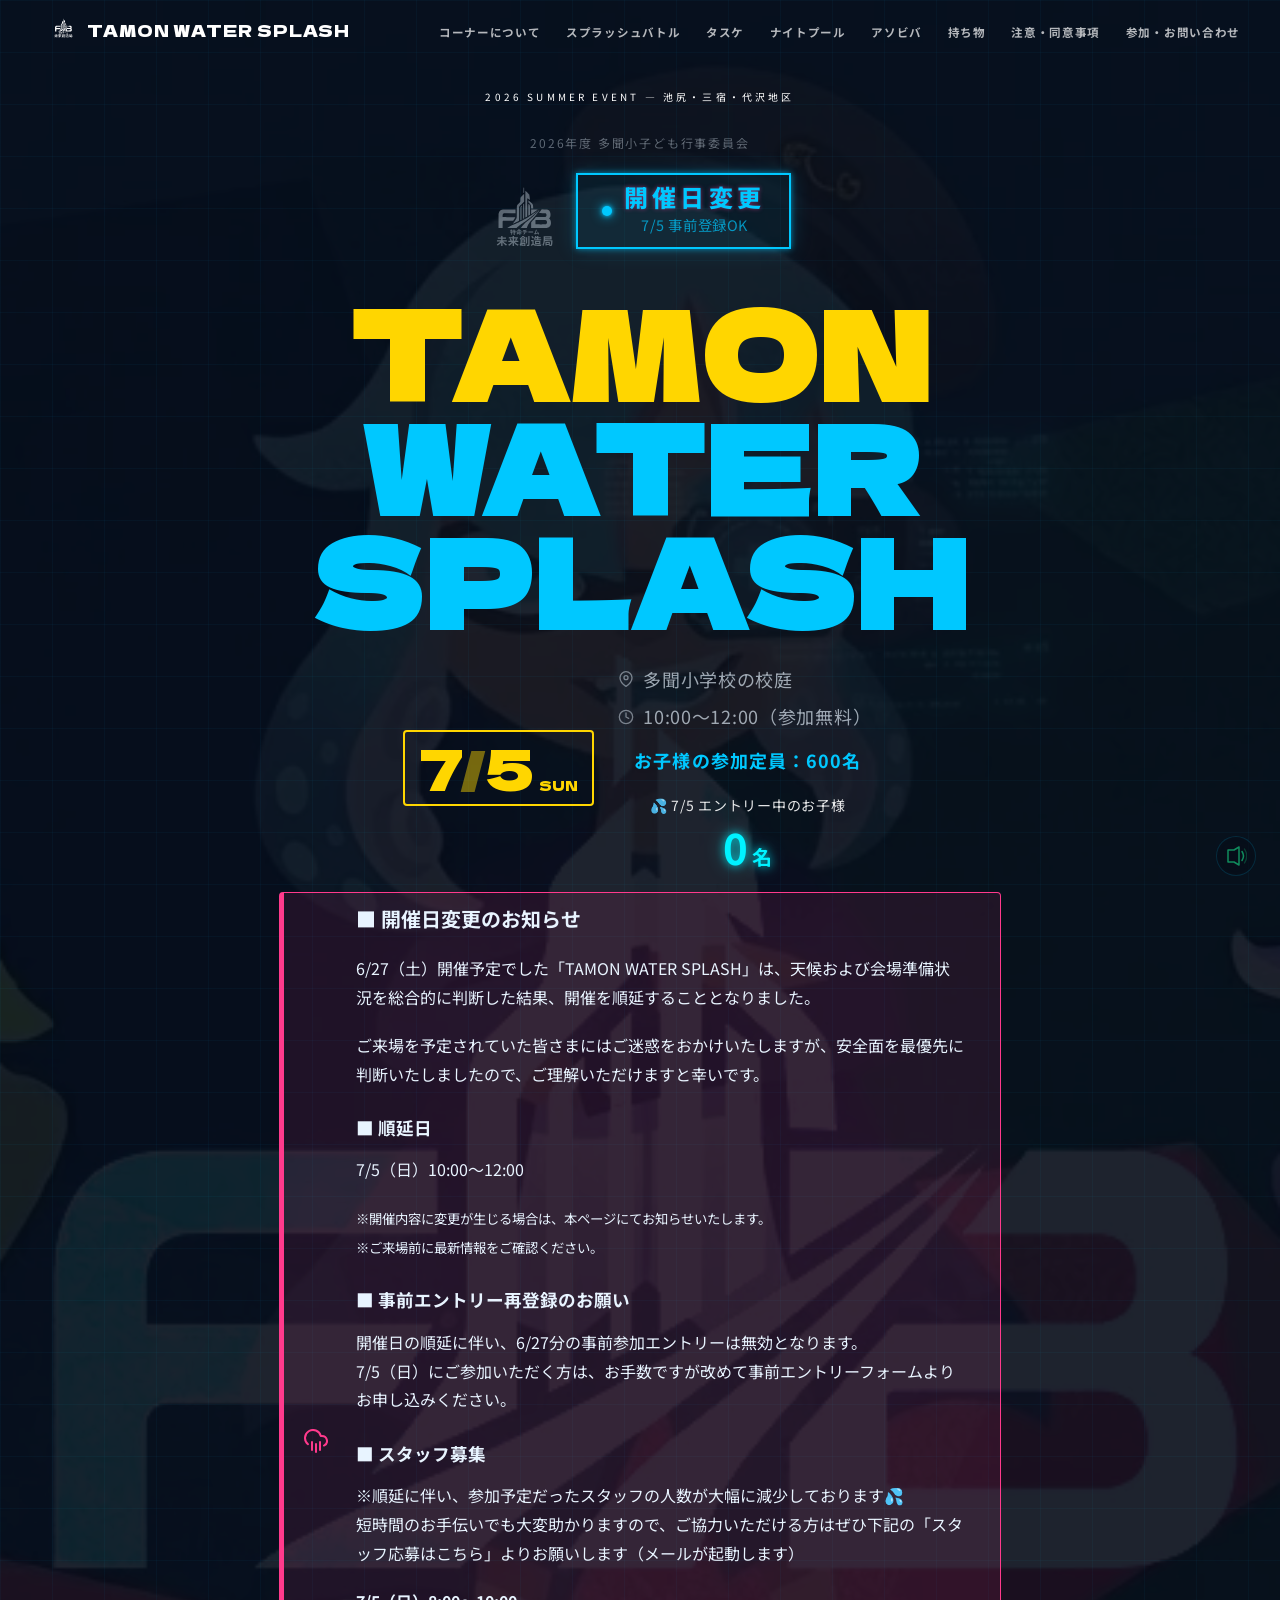
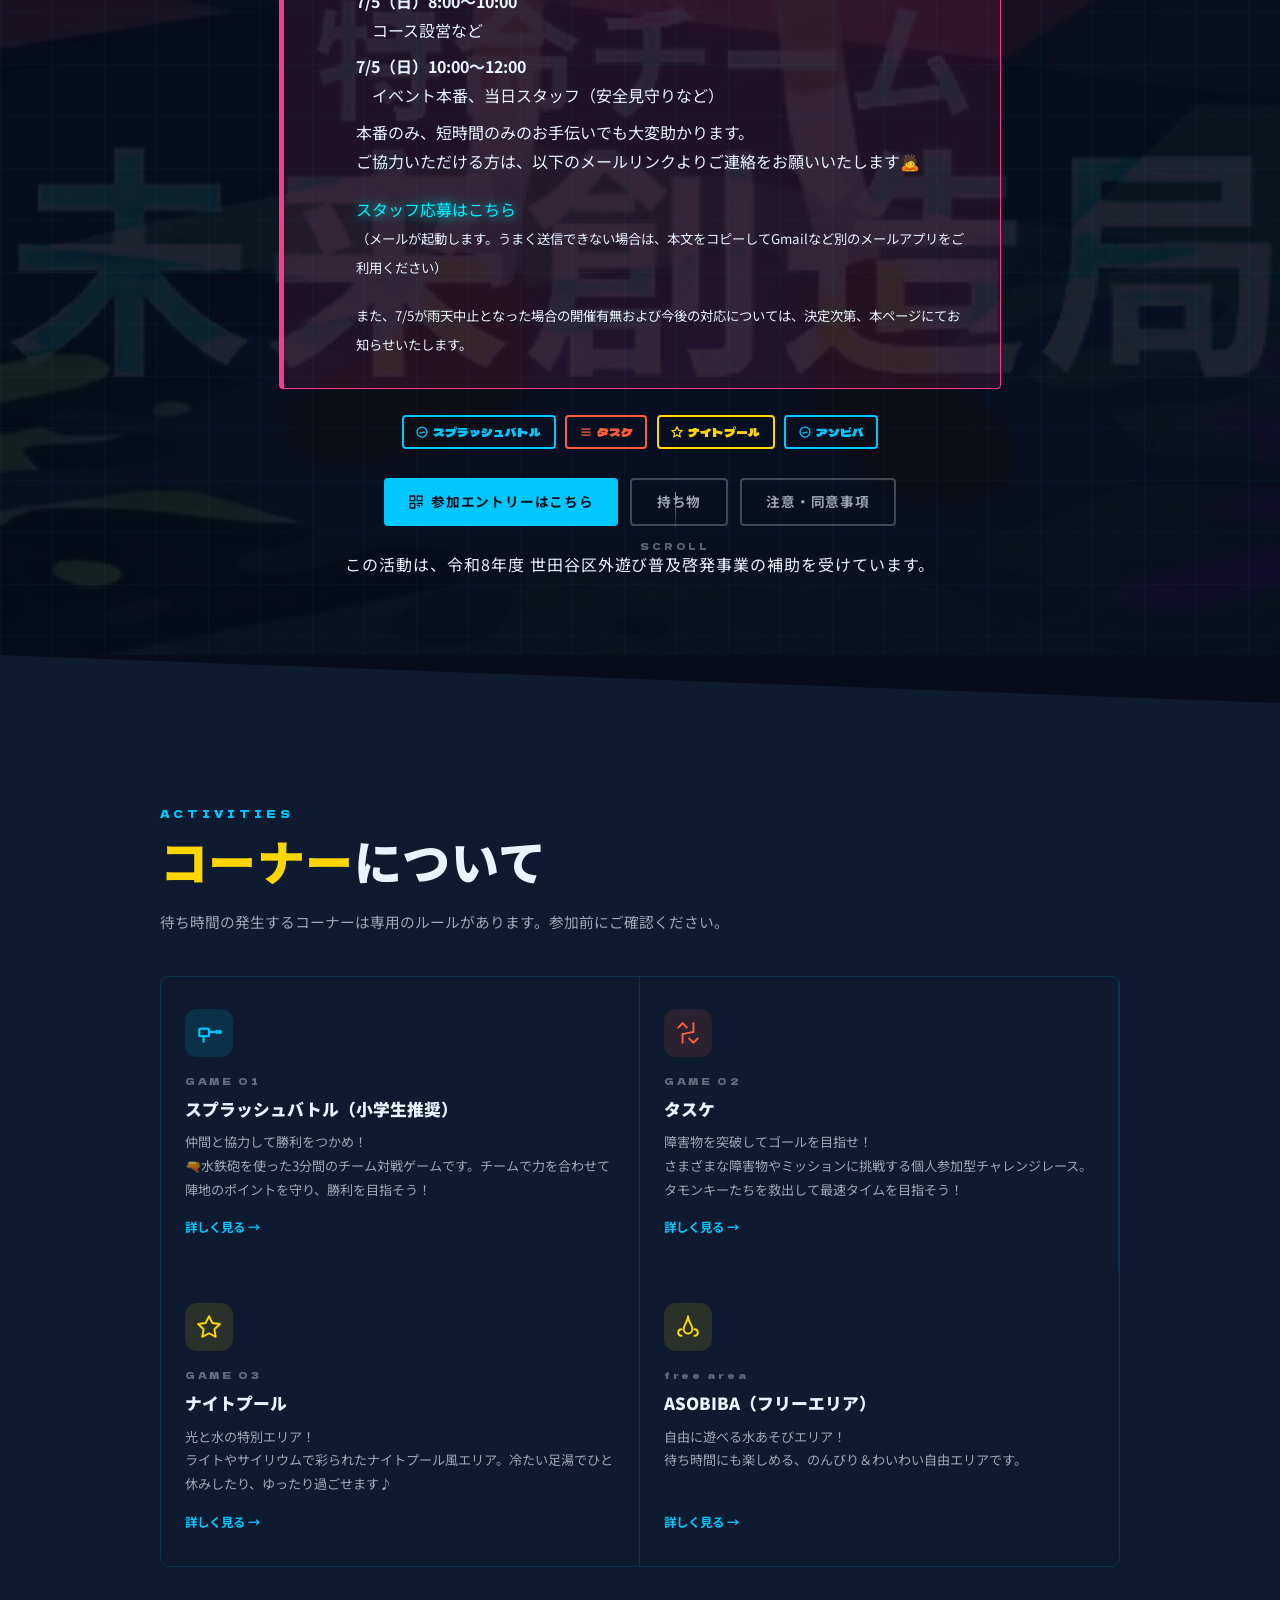
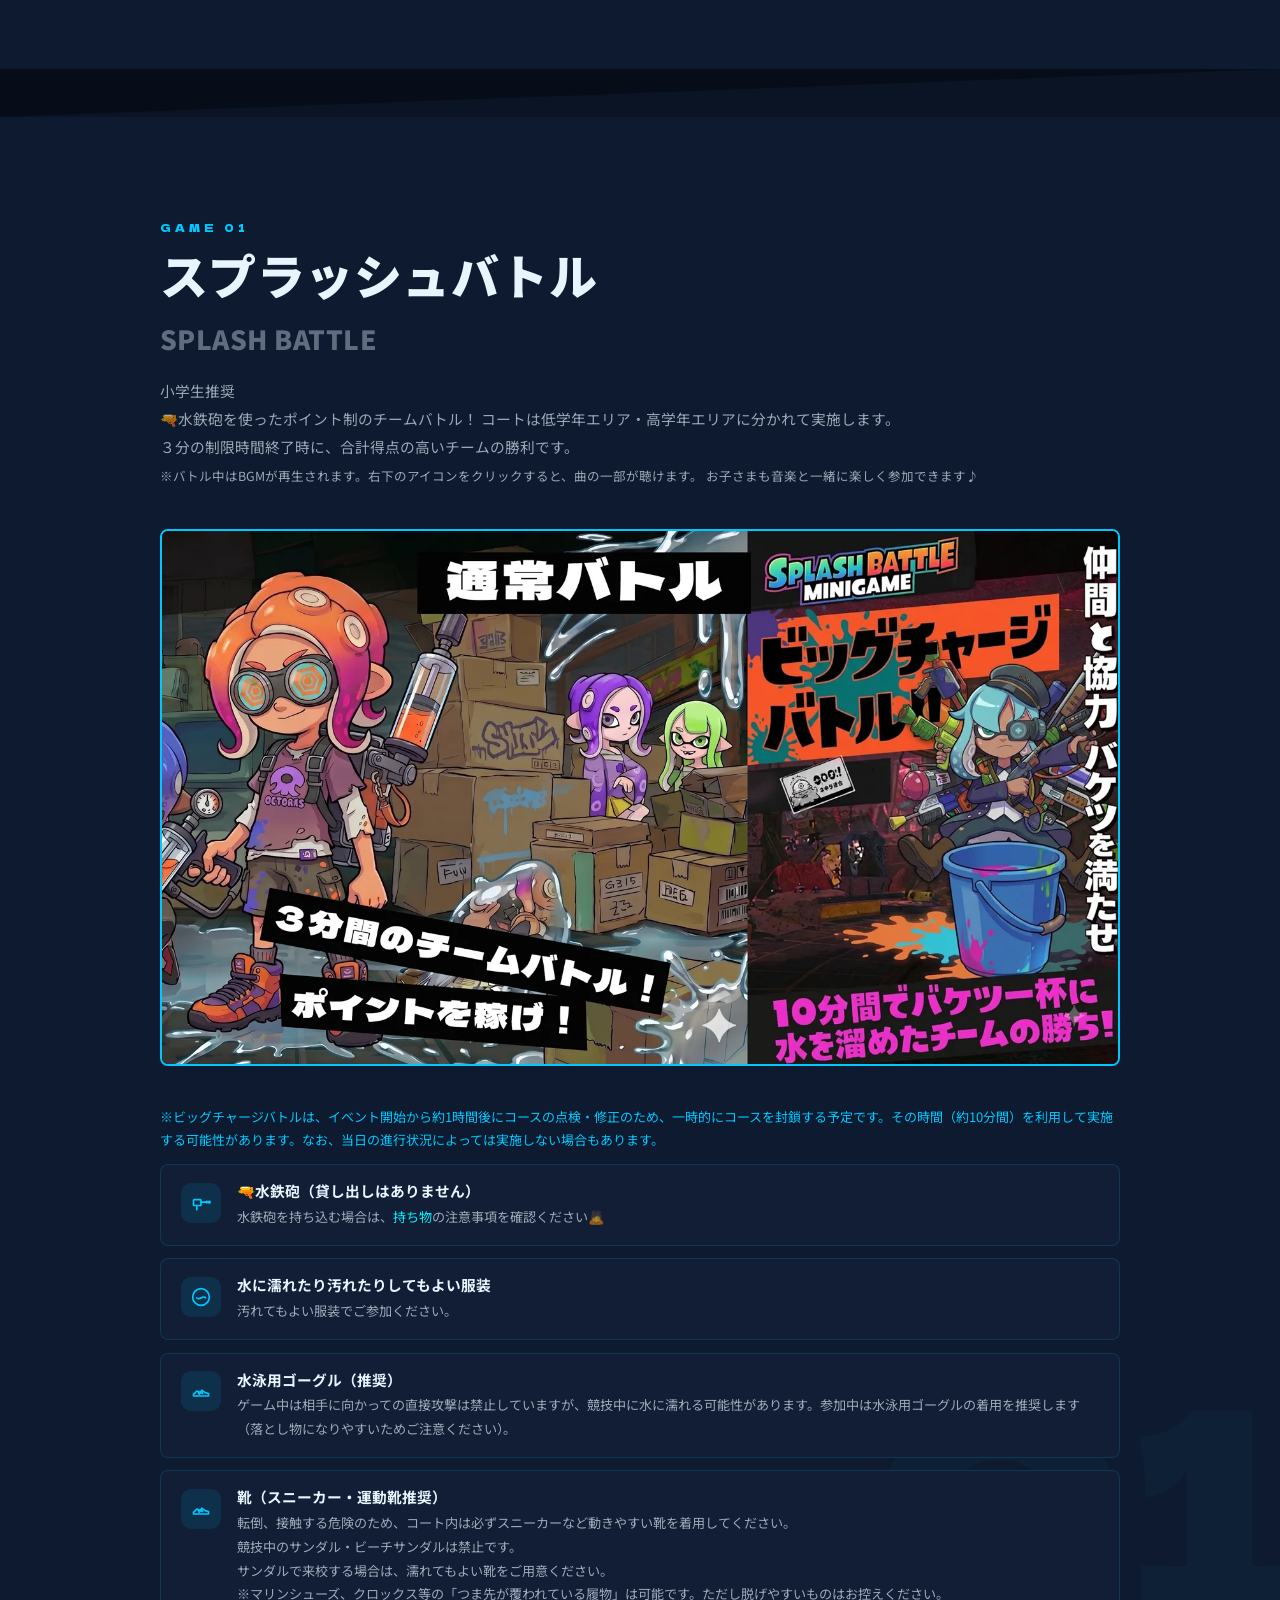
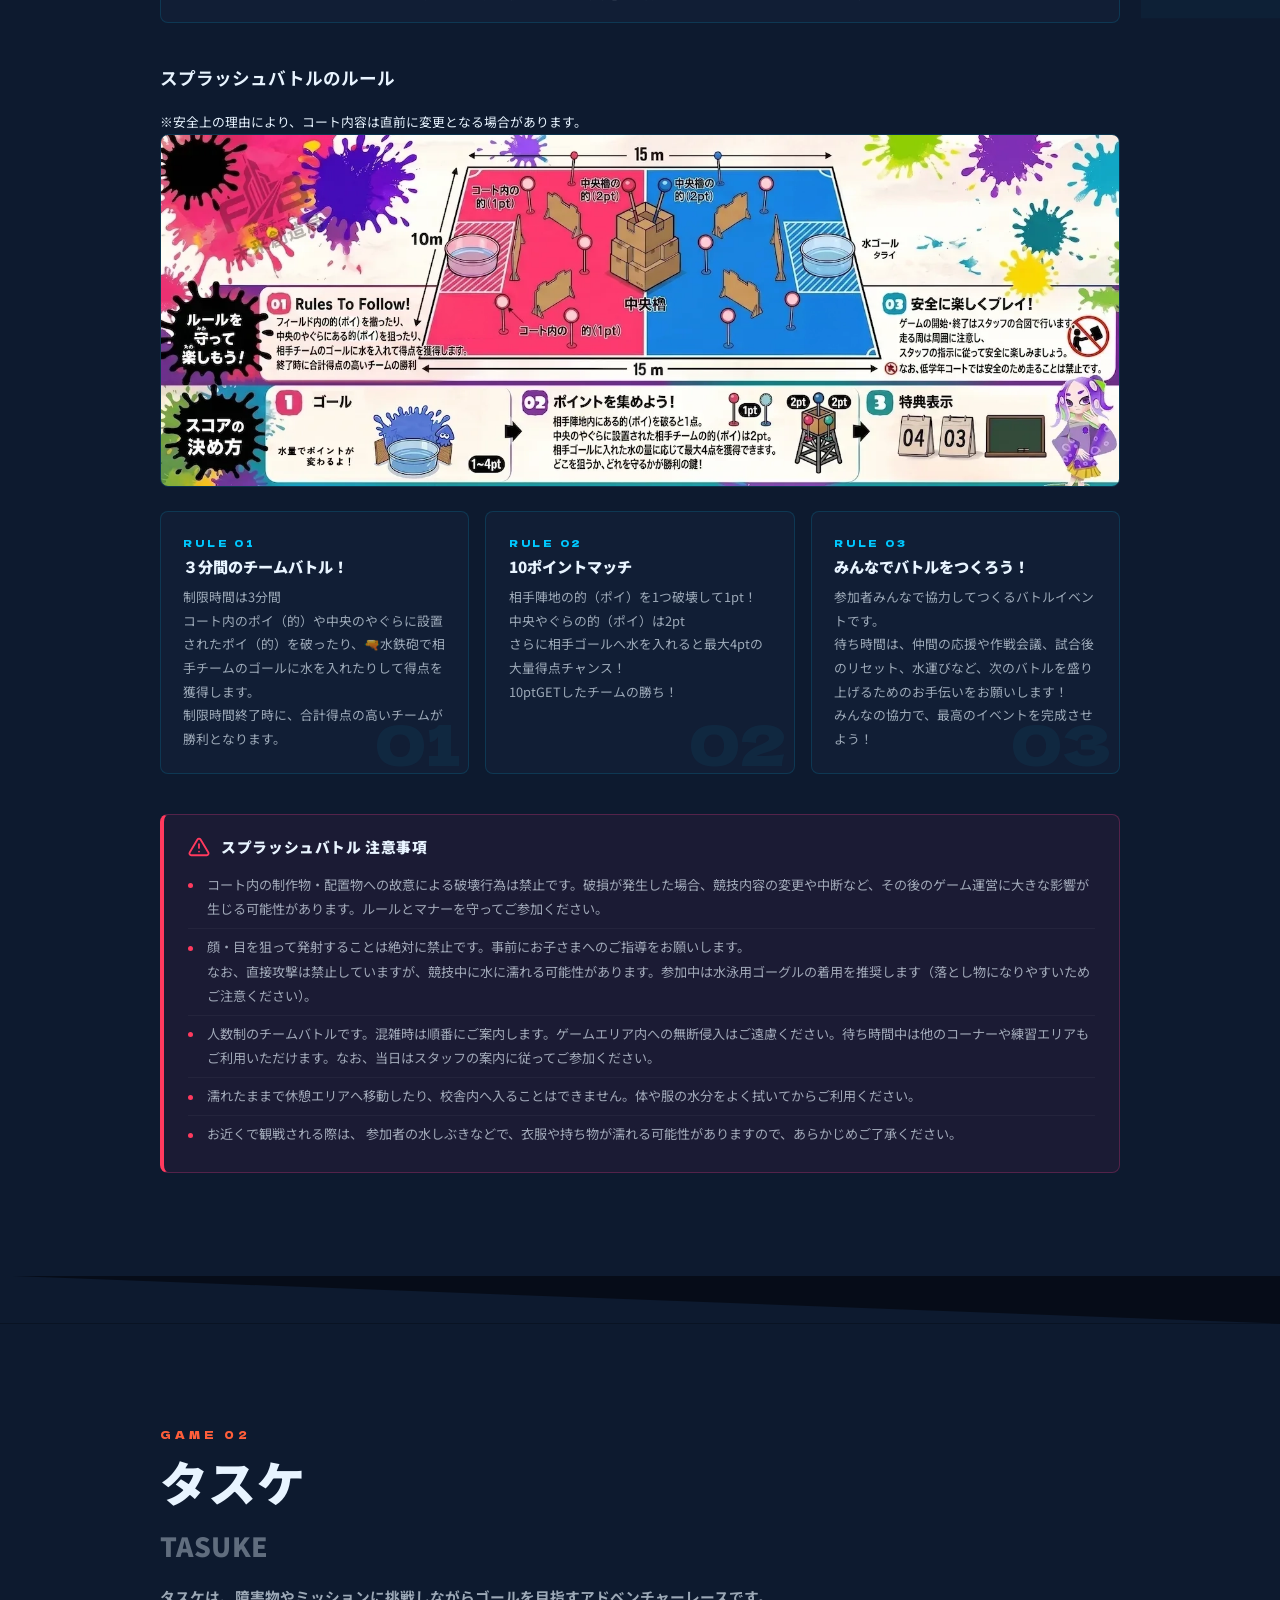
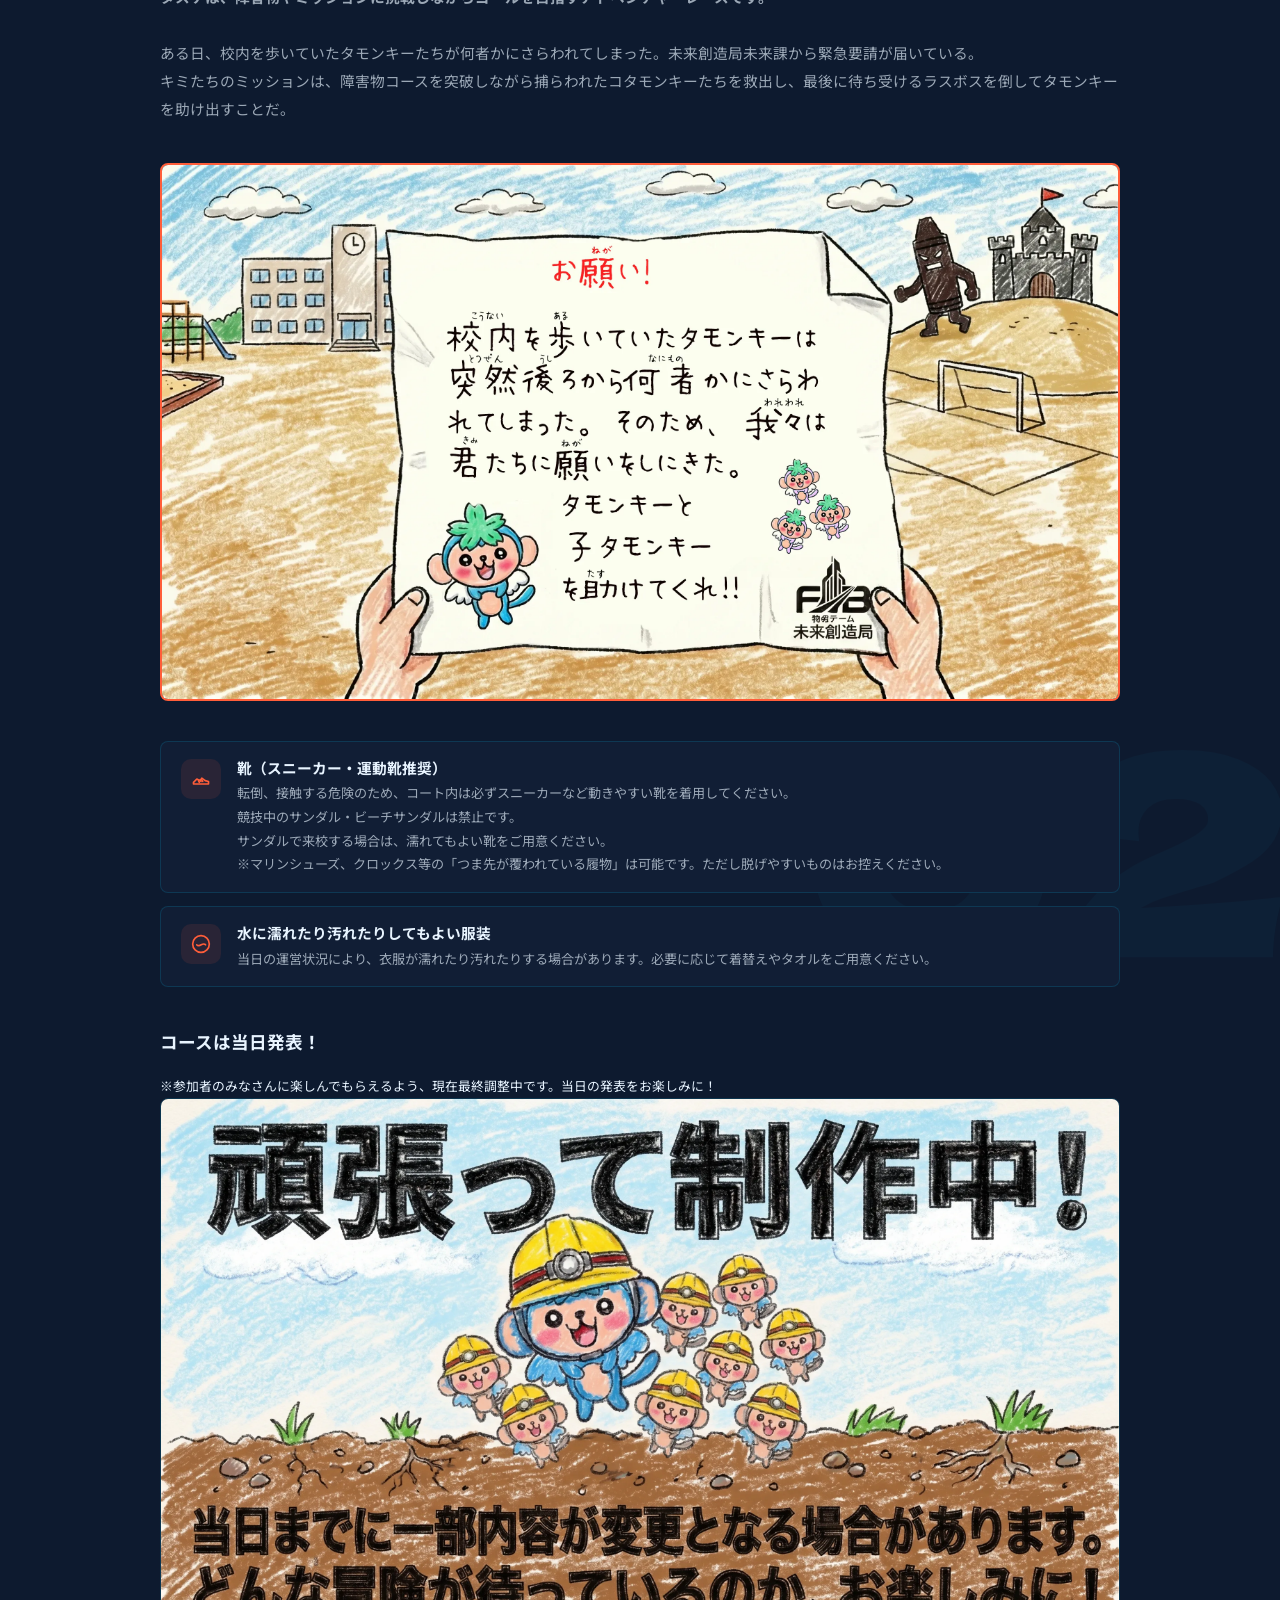
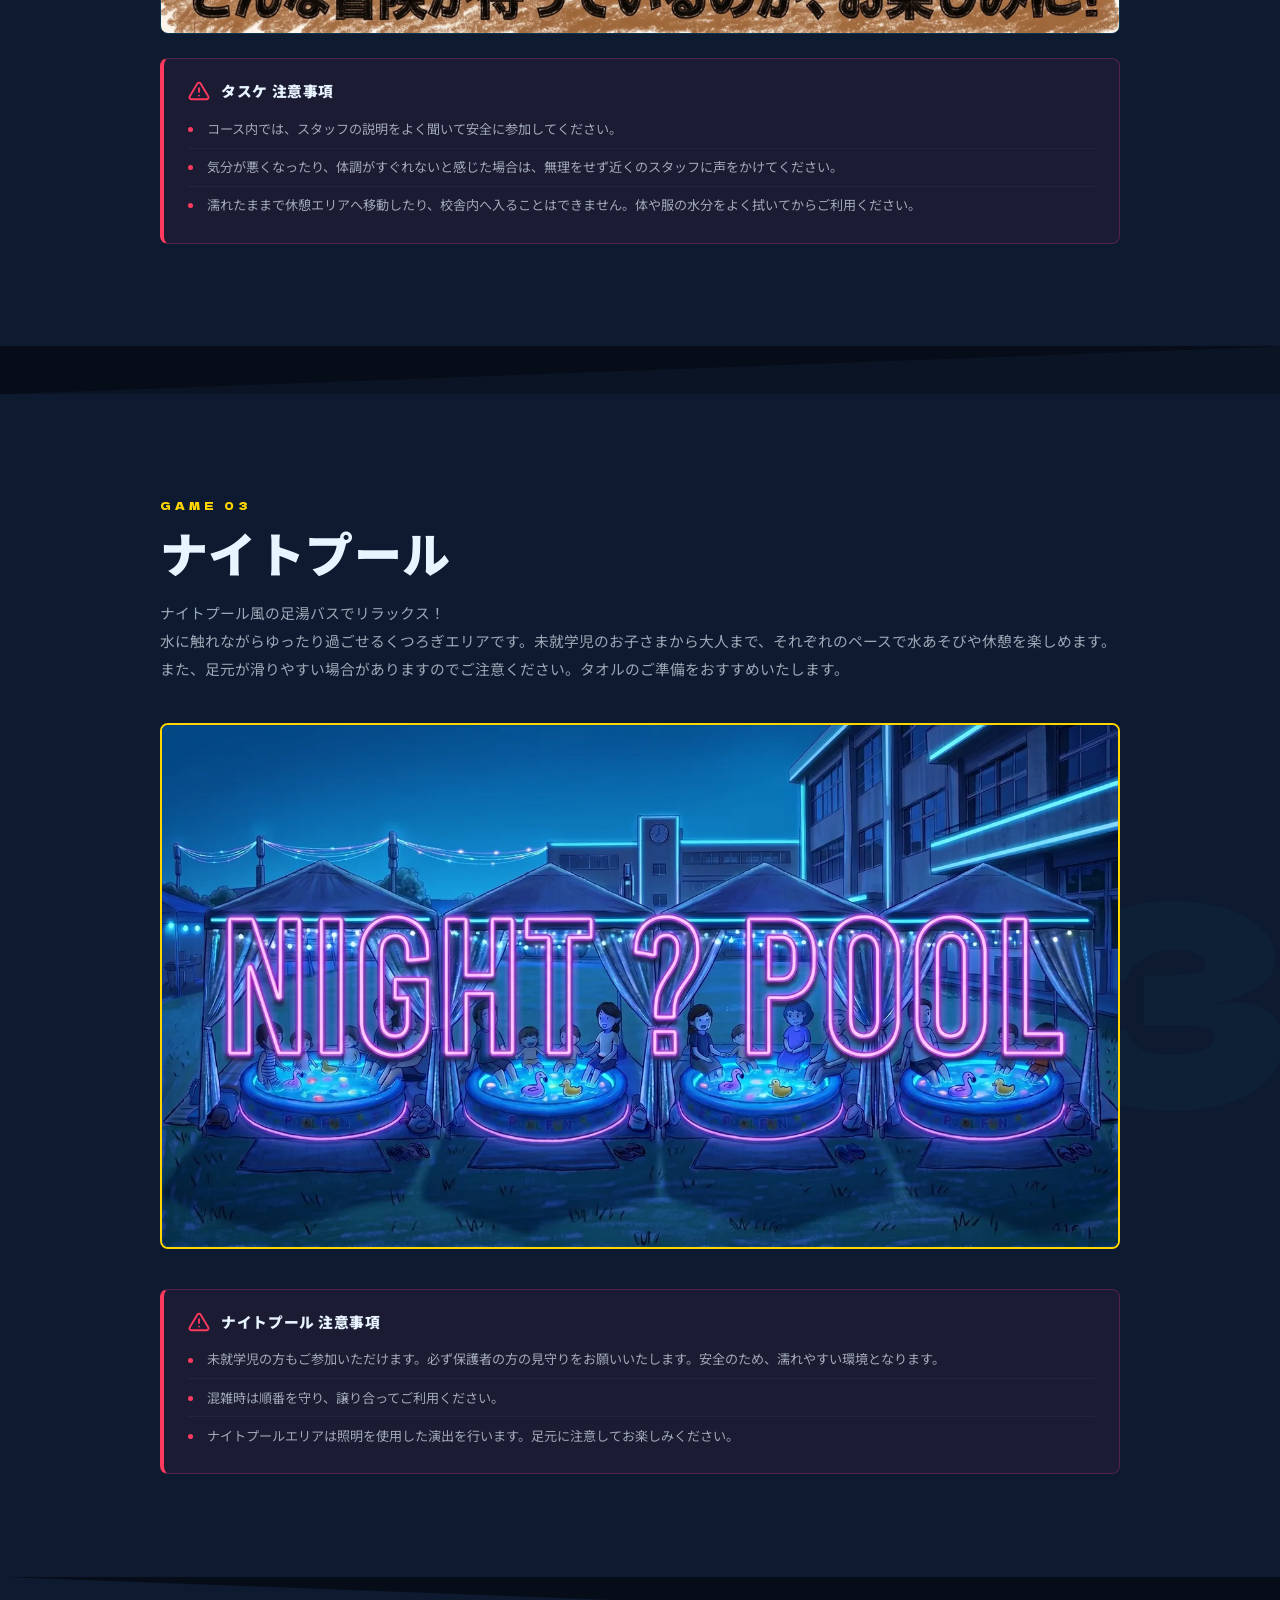
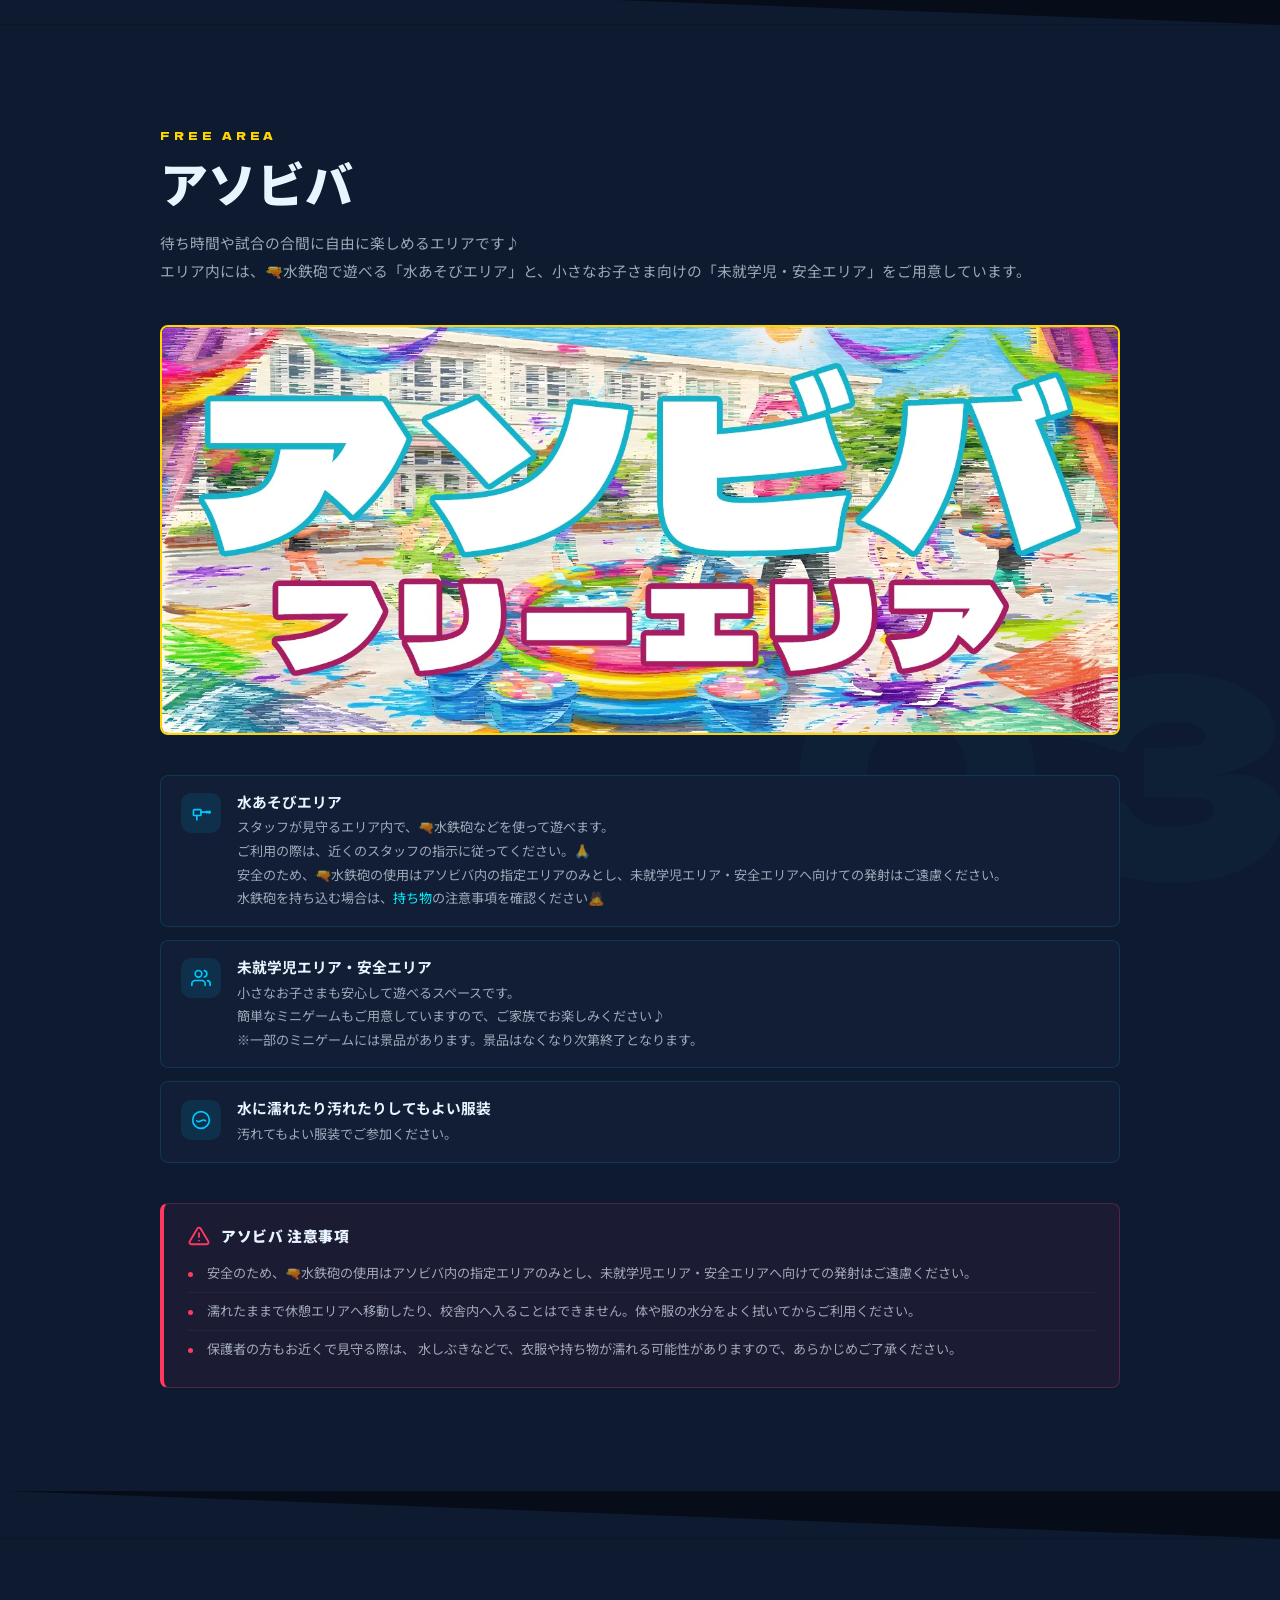
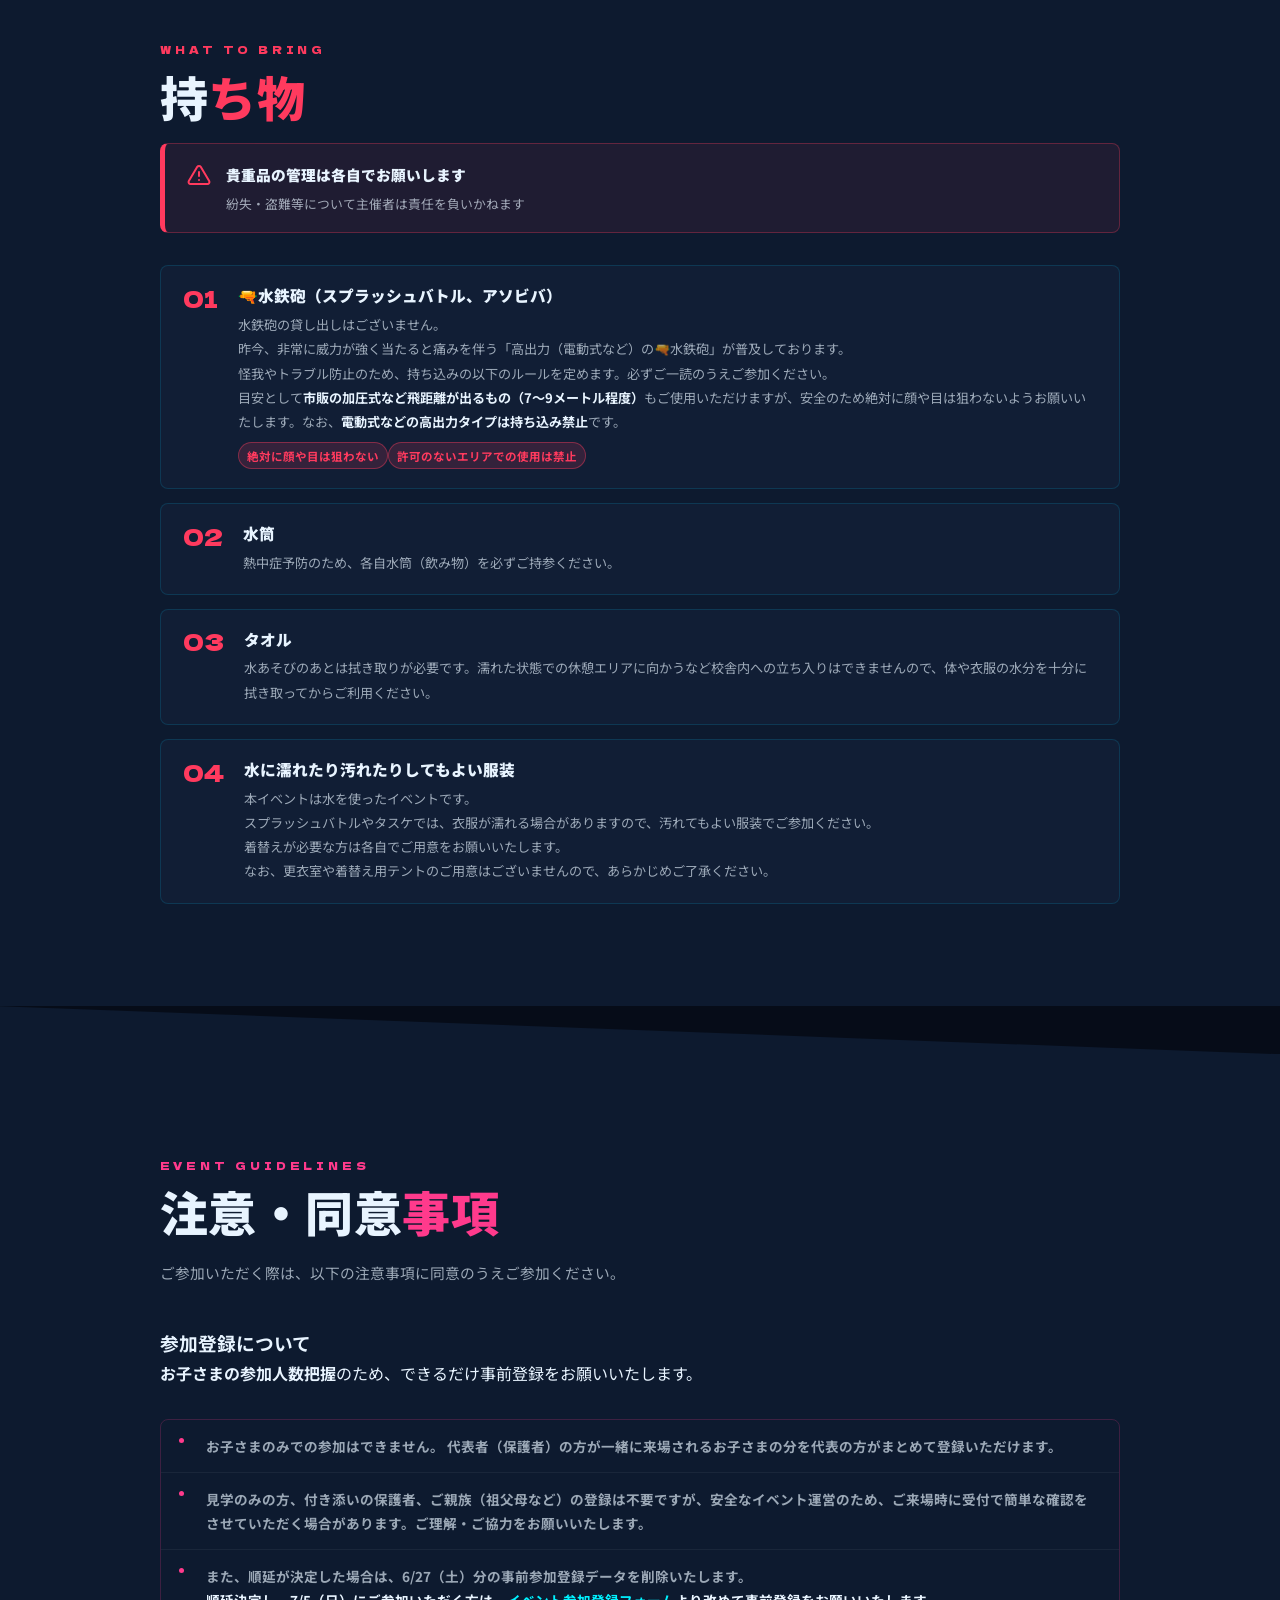
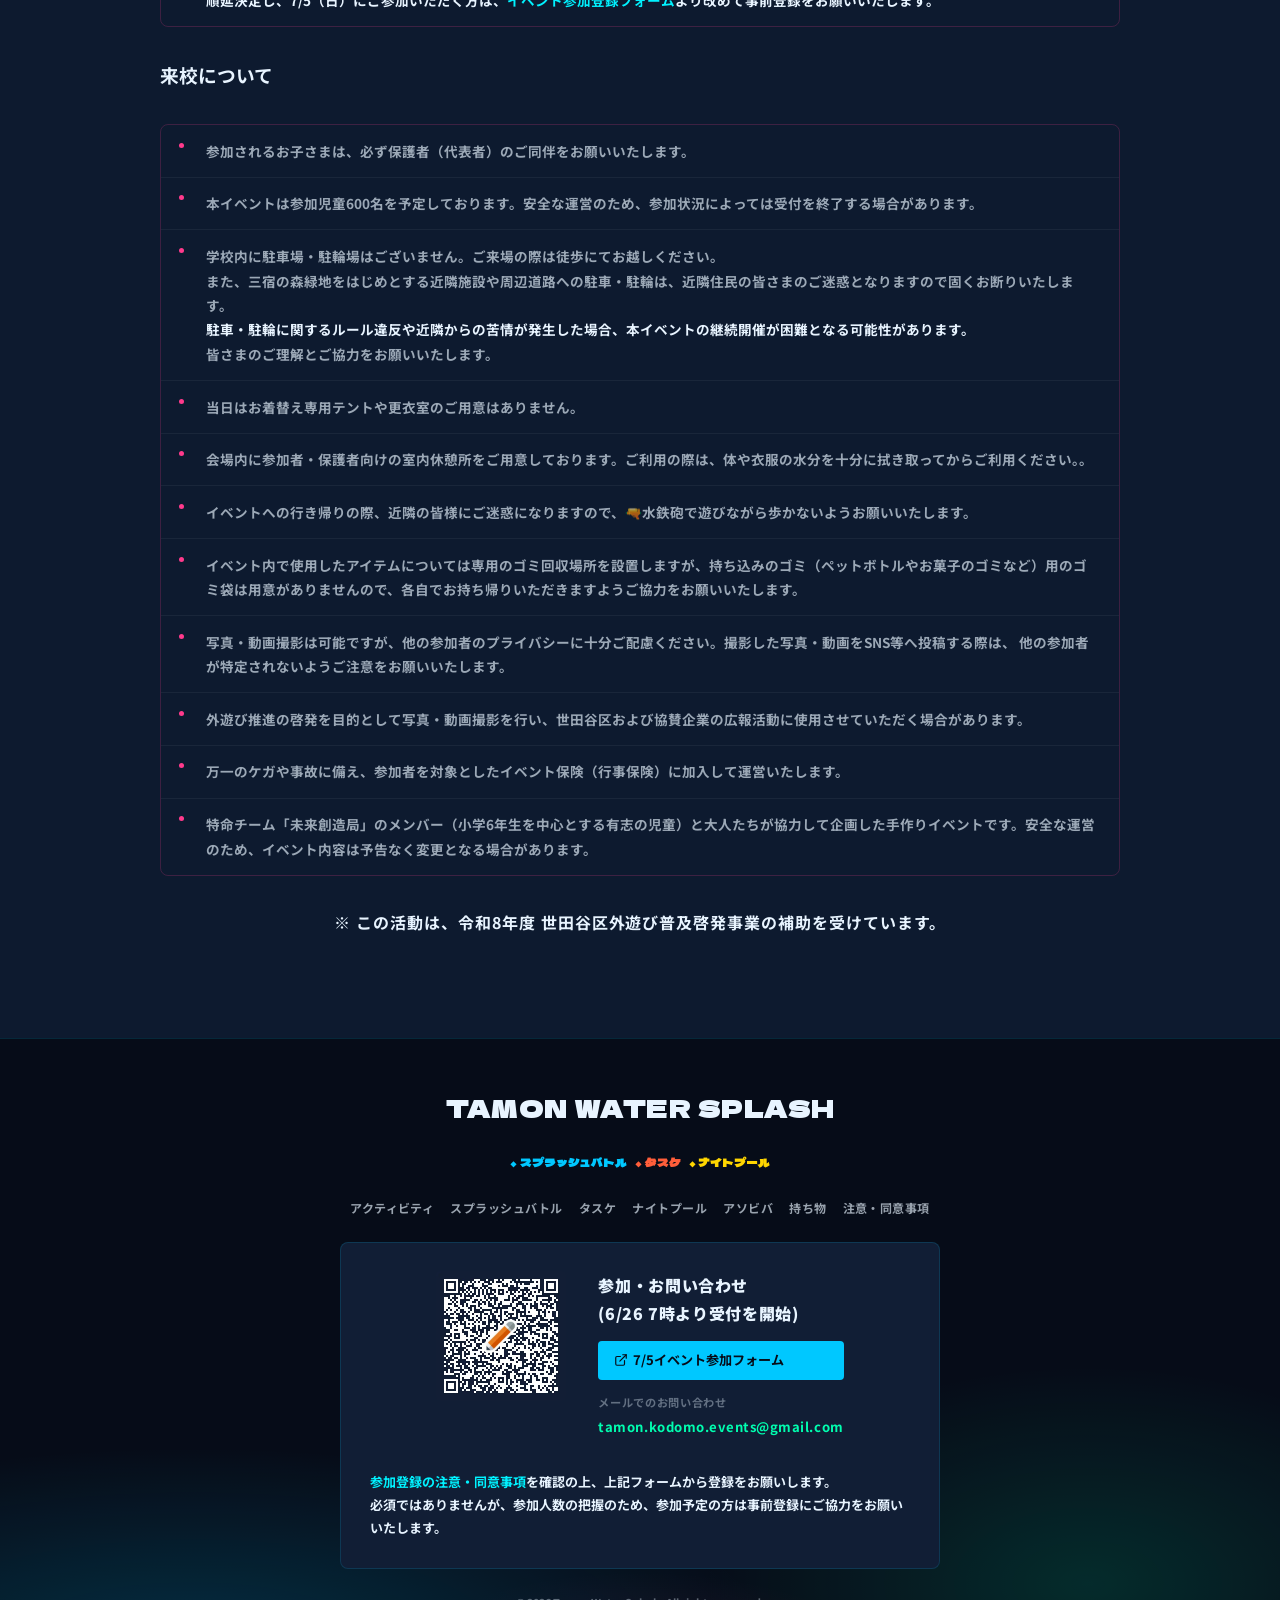
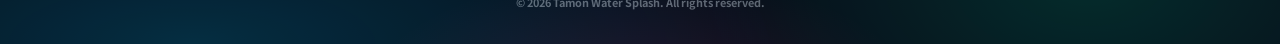
==== index.html @ 0debb3ca "Add files via upload" ====
<!DOCTYPE html>
<html lang="ja">

<head>
  <meta charset="UTF-8">
  <meta name="viewport" content="width=device-width, initial-scale=1.0">
  <meta name="googlebot" content="noindex, nofollow">
  <title>Tamon Water Splash 2026</title>
  <meta name="description"
    content="多聞ウォータースプラッシュ2026の公式サイト。スプラッシュバトル・タスケ・ナイトプール＆ミニゲームを楽しめる水あそびイベント。参加前に必ずルールと注意事項をご確認ください。">
  <link rel="preconnect" href="https://fonts.googleapis.com">
  <link rel="preconnect" href="https://fonts.gstatic.com" crossorigin>
  <link
    href="https://fonts.googleapis.com/css2?family=Dela+Gothic+One&family=Noto+Sans+JP:wght@400;500;700;900&display=swap"
    rel="stylesheet">
  <link rel="stylesheet" href="style.css?v=6">
  <link rel="icon" type="image/x-icon" href="/tamonwatersplash2026/favicon.ico">
  <link rel="icon" type="image/svg+xml" href="/tamonwatersplash2026/favicon.svg">
</head>

<body>

  <!-- ===================== MOBILE NAV ===================== -->
  <nav class="mobile-nav" id="mobileNav" role="dialog" aria-modal="true" aria-label="ナビゲーション">
    <button class="mobile-nav-close" id="navClose" aria-label="閉じる">&#10005;</button>
    <a href="#activities" data-color="splash" onclick="closeNav()">コーナーについて</a>
    <a href="#splash" data-color="splash" onclick="closeNav()">スプラッシュバトル</a>
    <a href="#tasuke" data-color="tasuke" onclick="closeNav()">タスケ</a>
    <a href="#night" data-color="mini" onclick="closeNav()">ナイトプール</a>
    <a href="#free" data-color="mini" onclick="closeNav()">アソビバ</a>
    <a href="#cautions" data-color="caution" onclick="closeNav()">持ち物</a>
    <a href="#overall-cautions" data-color="caution" onclick="closeNav()">注意・同意事項</a>
    <a href="#contact" data-color="contact" onclick="closeNav()">参加・お問い合わせ</a>
  </nav>

  <!-- ===================== HEADER ===================== -->
  <header class="site-header" id="siteHeader" role="banner">

    <a href="#" class="header-logo" aria-label="トップへ戻る"
      style="display: flex; align-items: center; gap: 12px; text-decoration: none; color: #FFFFFF; padding: 4px 12px;">
      <svg class="logo-svg" xmlns="http://www.w3.org/2000/svg" viewBox="0 0 1455 2048"
        style="height: 32px; width: auto; display: block;">
        <g transform="translate(0,2048) scale(0.1,-0.1)" fill="currentColor">
          <path d="M7051 16933 c-7 -318 -15 -581 -18 -585 -2 -5 0 -8 4 -8 5 0 43 35
86 78 l77 78 -2 479 -3 480 -55 27 c-30 15 -60 28 -66 28 -7 0 -14 -187 -23
-577z" />
          <path d="M7444 16824 c3 -9 6 -1244 6 -2745 0 -1501 3 -2729 8 -2729 6 0 315
178 359 207 9 6 13 441 15 1890 3 1865 4 1920 32 1874 4 -5 66 -49 139 -97
145 -97 293 -202 346 -245 19 -16 38 -26 42 -24 4 3 5 22 3 43 -11 117 -29
262 -55 457 -16 121 -34 254 -39 295 -40 304 -40 303 -75 356 -18 28 -80 93
-137 144 -56 51 -143 132 -193 180 -49 48 -115 109 -145 136 -30 27 -108 100
-174 162 -113 107 -145 131 -132 96z" />
          <path d="M7095 16122 c-55 -53 -193 -188 -308 -299 -166 -162 -219 -221 -266
-294 -76 -116 -78 -133 -87 -529 -7 -332 -11 -374 -49 -453 -33 -70 -70 -107
-389 -398 -189 -171 -231 -235 -272 -410 -16 -67 -18 -182 -24 -1219 -7 -1246
-4 -1177 -64 -1319 -37 -86 -75 -154 -169 -295 -79 -121 -265 -372 -370 -501
-31 -38 -102 -126 -158 -193 -55 -68 -99 -125 -97 -127 2 -2 46 18 98 44 81
40 165 78 495 226 28 12 111 48 185 80 74 32 225 100 335 150 l200 91 5 1410
5 1409 29 65 c49 109 106 177 297 360 100 96 301 292 446 435 l264 260 -1 803
c0 441 -1 802 -2 802 -2 0 -48 -44 -103 -98z" />
          <path d="M8058 14668 c2 -227 3 -233 25 -252 57 -47 329 -299 396 -367 111
-112 108 -98 136 -619 3 -52 8 -120 11 -152 l6 -56 146 -6 c81 -4 178 -9 215
-12 l68 -5 -6 83 c-3 46 -12 198 -21 338 -9 147 -21 277 -30 306 -17 61 -70
151 -122 209 -20 23 -70 79 -109 126 -70 81 -140 149 -343 330 -148 132 -358
309 -367 309 -4 0 -7 -105 -5 -232z" />
          <path d="M7096 14187 l-96 -94 0 -1491 c0 -821 3 -1492 6 -1492 3 0 48 24 100
53 l94 52 0 1533 c0 842 -2 1532 -4 1532 -2 0 -47 -42 -100 -93z" />
          <path d="M8060 14162 c0 -4 -1 -556 -2 -1227 -2 -932 1 -1219 10 -1218 6 2 84
51 173 109 l162 106 -7 632 c-4 347 -11 773 -16 946 -8 277 -12 322 -30 375
-11 32 -30 70 -43 83 -31 33 -247 204 -247 194z" />
          <path d="M6624 13738 c-84 -86 -139 -151 -155 -183 l-24 -50 -1 -1337 c-1
-736 2 -1338 6 -1338 5 0 52 21 104 46 l96 46 0 1307 0 1306 37 55 c20 30 47
68 60 83 20 25 23 39 23 113 0 46 -4 84 -8 84 -5 0 -67 -60 -138 -132z" />
          <path d="M10295 13004 c-135 -119 -559 -445 -885 -682 -45 -32 -757 -506 -795
-529 -11 -6 -73 -44 -138 -85 -146 -90 -261 -161 -307 -188 -19 -12 -75 -46
-125 -77 -49 -30 -108 -65 -130 -78 -22 -12 -83 -47 -135 -77 -106 -62 -279
-161 -355 -204 -27 -15 -111 -60 -185 -99 -74 -40 -218 -116 -320 -170 -102
-54 -234 -125 -295 -157 -258 -137 -871 -435 -1125 -548 -151 -67 -299 -133
-328 -146 -29 -13 -54 -24 -57 -24 -2 0 -64 -28 -137 -61 -73 -34 -149 -67
-168 -74 -98 -36 -444 -208 -735 -365 -134 -73 -295 -187 -295 -210 0 -4 300
-5 667 -3 368 1 787 3 933 3 l265 0 100 99 c55 54 125 118 156 142 31 24 101
80 155 124 114 92 146 117 309 240 134 101 123 93 271 194 60 41 143 97 184
126 166 115 278 191 335 229 94 62 559 397 670 483 55 42 146 111 202 153 106
81 371 289 600 473 117 94 190 154 293 241 14 11 50 41 80 66 154 126 510 436
745 650 188 171 614 589 600 589 -5 0 -28 -16 -50 -35z" />
          <path d="M2880 13019 c-179 -17 -370 -75 -489 -148 -200 -124 -348 -363 -413
-668 l-23 -108 -3 -1437 -3 -1438 420 0 420 0 3 678 3 677 28 48 c18 31 42 55
70 70 l42 22 1012 3 1011 2 92 132 c126 181 319 518 332 579 2 11 -215 12
-1192 10 -657 -2 -1242 0 -1299 4 l-103 8 5 231 c5 234 13 287 52 369 45 96
155 175 274 197 34 6 468 10 1182 10 l1129 0 0 385 0 385 -1232 -1 c-678 -1
-1271 -5 -1318 -10z" />
          <path d="M8630 12545 l0 -486 58 37 c31 21 143 91 247 157 360 226 658 433
936 648 47 37 102 77 122 90 20 13 37 27 37 32 0 4 -315 7 -700 7 l-700 0 0
-485z" />
          <path d="M10776 12998 c-82 -106 -315 -412 -360 -472 -29 -39 -87 -113 -130
-164 -49 -59 -72 -94 -64 -97 7 -3 304 -6 659 -7 l646 -3 69 -35 c79 -40 135
-105 160 -185 25 -76 30 -256 10 -333 -30 -118 -107 -196 -230 -233 -58 -18
-112 -19 -1003 -19 l-941 0 -239 -268 c-131 -148 -263 -298 -293 -333 -53 -61
-236 -269 -363 -414 l-62 -69 -3 -571 -2 -570 992 3 c2222 5 2171 4 2348 51
245 66 448 199 553 363 126 198 171 373 171 658 -1 286 -57 501 -176 672 -46
65 -157 163 -205 180 -18 7 -33 15 -33 18 0 4 39 47 88 96 147 150 204 289
231 569 15 146 -4 359 -46 515 -92 345 -313 565 -650 647 -108 26 -109 26
-604 30 l-497 4 -26 -33z m752 -2168 c96 -16 166 -46 222 -97 101 -90 134
-188 128 -378 -3 -109 -6 -126 -34 -185 -41 -87 -76 -126 -144 -160 -123 -62
-83 -60 -1161 -60 -900 0 -984 1 -1001 17 -17 15 -18 42 -18 428 0 440 -1 428
50 438 54 10 1896 7 1958 -3z" />
          <path d="M10195 12694 c-183 -179 -270 -263 -430 -414 -249 -234 -390 -366
-485 -452 -58 -52 -163 -148 -235 -213 -167 -152 -504 -443 -660 -570 -251
-205 -372 -302 -440 -355 -411 -318 -487 -381 -655 -545 -204 -198 -379 -392
-508 -561 -85 -111 -242 -339 -242 -350 0 -5 273 -9 607 -8 l608 1 31 89 c104
298 133 374 199 509 77 160 176 314 302 473 85 106 273 330 363 432 32 36 100
112 151 170 97 111 200 228 260 295 78 88 293 340 440 515 361 431 619 765
826 1068 17 26 35 52 40 57 5 6 12 16 17 23 22 36 -27 -6 -189 -164z" />
          <path d="M5055 8880 l-6 -55 -100 3 -99 4 0 -66 0 -65 103 -3 102 -3 0 -50 0
-50 -125 0 -125 0 -3 58 -3 57 -52 0 -52 0 3 110 3 110 -70 0 -71 0 0 -109 c0
-100 -2 -109 -20 -114 -28 -7 -31 2 -20 69 7 42 6 60 -2 65 -16 10 -96 21
-106 15 -5 -3 -12 -40 -15 -83 -6 -67 -33 -211 -52 -278 -5 -18 2 -25 44 -45
28 -13 53 -22 55 -19 2 2 13 33 24 69 19 63 20 65 56 68 l37 3 -3 -112 -3
-112 -103 -24 c-87 -21 -102 -28 -96 -42 3 -9 11 -36 16 -61 6 -25 13 -49 18
-53 4 -4 29 1 56 11 27 11 64 23 82 27 l32 7 0 -191 0 -191 70 0 70 0 0 214 0
213 43 17 c60 23 67 21 67 -18 l0 -34 184 5 c138 3 186 1 192 -8 4 -7 8 -65 8
-131 l1 -118 -83 0 c-82 0 -83 0 -76 -22 4 -13 13 -43 19 -68 11 -41 15 -45
46 -48 19 -2 63 -1 98 3 53 6 69 12 100 40 l36 33 3 156 4 156 36 2 c21 1 48
2 61 3 24 1 25 3 22 60 -1 33 -5 62 -7 64 -2 3 -27 5 -55 6 -28 1 -54 7 -58
13 -4 6 -5 29 -3 51 l4 40 66 3 66 3 0 60 0 60 -137 3 -137 3 0 54 0 55 110 0
111 0 -3 63 -3 62 -107 0 -107 0 -3 53 -3 54 -67 1 -67 2 -6 -55z m-275 -365
l0 -55 204 0 204 0 6 -35 c4 -20 4 -45 1 -56 -6 -19 -15 -19 -193 -17 l-187 3
-3 25 c-5 38 -14 41 -65 26 -25 -7 -48 -11 -51 -8 -8 8 -7 157 1 165 3 4 24 7
45 7 l38 0 0 -55z" />
          <path d="M6022 8885 c-28 -31 -79 -80 -114 -109 -74 -64 -255 -180 -304 -196
l-35 -12 41 -44 c22 -24 40 -49 40 -55 0 -22 59 0 151 56 85 52 117 61 105 29
-3 -8 -3 -21 0 -29 5 -13 42 -15 245 -15 l239 0 0 24 c0 13 3 32 6 41 6 14 9
14 28 2 12 -8 64 -38 116 -67 l94 -52 18 23 c10 13 32 41 48 61 33 40 36 48
19 48 -7 0 -62 25 -123 56 -119 60 -261 161 -341 243 l-49 51 -67 0 -67 0 -50
-55z m296 -245 c1 -3 -76 -4 -170 -3 -95 2 -175 3 -177 3 -2 0 36 38 85 84
l89 84 85 -81 c47 -45 86 -84 88 -87z" />
          <path d="M7595 8863 c-100 -38 -305 -71 -497 -79 -131 -6 -148 -9 -142 -23 3
-9 13 -38 21 -65 l15 -48 141 7 c78 4 147 8 152 8 10 2 25 -150 16 -159 -2 -2
-103 -4 -223 -4 l-219 0 3 -72 3 -73 212 0 c116 0 214 -3 217 -6 9 -9 -23
-110 -52 -159 -35 -61 -127 -157 -182 -188 -25 -14 -47 -27 -49 -29 -5 -4 10
-16 87 -69 l54 -38 34 19 c48 26 154 140 192 206 31 55 66 154 76 220 l6 36
120 7 c65 4 158 4 205 0 l86 -7 -3 74 -3 74 -203 3 -203 2 3 92 3 92 110 24
c163 35 170 37 169 46 -3 13 -94 126 -101 125 -5 0 -26 -7 -48 -16z" />
          <path d="M9596 8788 c-20 -90 -121 -400 -185 -568 -39 -104 -40 -105 -78 -112
-21 -4 -55 -7 -75 -7 -42 -1 -47 -15 -28 -75 5 -17 12 -44 15 -60 6 -28 6 -29
63 -23 143 15 413 48 529 64 71 9 148 17 173 18 l45 0 25 -62 c14 -34 28 -64
31 -67 5 -5 118 39 146 57 13 8 12 10 -63 166 -54 112 -158 297 -178 319 -10
10 -25 8 -77 -14 -35 -15 -66 -29 -68 -30 -2 -2 12 -31 32 -66 19 -35 47 -84
61 -110 l26 -47 -32 -5 c-144 -21 -363 -42 -388 -37 -24 5 -24 8 0 63 13 29
35 89 51 133 15 44 53 152 84 240 68 192 88 255 82 262 -3 2 -34 11 -69 18
-34 8 -72 17 -83 20 -18 5 -22 -2 -39 -77z" />
          <path d="M8073 8474 c-2 -6 -3 -46 -1 -88 l3 -78 485 1 485 1 3 85 c1 47 -1
85 -5 85 -722 5 -966 4 -970 -6z" />
          <path d="M5707 8423 c-4 -3 -7 -123 -7 -265 l0 -258 65 0 65 0 0 45 c0 40 3
45 23 46 12 0 73 0 135 -1 l112 -1 0 220 0 221 -193 0 c-107 0 -197 -3 -200
-7z m263 -213 l0 -90 -70 0 -70 0 0 90 0 90 70 0 70 0 0 -90z" />
          <path d="M6178 8423 c-9 -18 -8 -587 1 -592 5 -3 37 -4 71 -1 l62 5 -2 233 -1
232 86 0 86 0 -3 -117 -3 -118 -58 -3 c-59 -3 -59 -3 -51 -30 4 -15 10 -45 13
-67 l6 -40 65 3 c79 4 127 27 152 72 14 28 18 57 18 150 0 63 -3 152 -7 198
l-6 82 -213 0 c-117 0 -214 -3 -216 -7z" />
          <path d="M4898 8188 c-21 -12 -38 -28 -38 -36 0 -8 25 -45 55 -84 30 -39 56
-75 58 -82 2 -6 27 5 60 28 47 33 55 42 46 57 -15 30 -120 139 -133 139 -6 0
-28 -10 -48 -22z" />
          <path d="M2495 7588 c-3 -7 -6 -80 -7 -163 l-3 -150 -342 -3 -343 -2 0 -125 0
-125 314 0 c172 0 328 -3 345 -6 l31 -6 0 -144 0 -144 -429 0 c-334 0 -430 -3
-432 -12 -2 -7 -4 -65 -4 -128 l0 -115 358 -3 c196 -1 357 -6 357 -10 0 -4
-44 -57 -98 -117 -97 -108 -247 -241 -353 -312 -30 -20 -65 -44 -79 -53 -14
-9 -74 -43 -133 -74 -59 -32 -107 -61 -107 -65 0 -4 21 -27 46 -51 25 -25 68
-73 95 -107 l50 -62 47 26 c133 73 288 189 417 312 72 68 217 224 251 269 11
14 13 -46 14 -346 l0 -363 143 3 142 3 0 363 c0 199 3 361 7 360 4 -2 30 -30
58 -63 182 -212 415 -412 607 -522 l71 -41 39 56 c21 31 65 84 99 118 l61 61
-126 64 c-131 66 -243 137 -347 220 -67 53 -314 305 -314 320 0 5 149 9 359 9
198 0 362 3 364 8 3 4 2 62 -1 130 l-5 122 -433 0 -434 0 0 144 c0 125 2 145
17 150 9 4 165 6 347 6 l331 -2 0 127 0 126 -342 -1 c-215 0 -344 3 -348 9 -3
6 -7 79 -8 163 l-2 153 -138 3 c-104 2 -139 0 -142 -10z" />
          <path d="M4840 7465 l0 -125 -390 0 -390 0 0 -126 0 -126 180 4 c99 2 180 1
180 -3 0 -6 -114 -54 -177 -73 -30 -10 -29 -18 12 -86 37 -61 123 -249 132
-287 l5 -23 -216 0 -217 0 3 -127 3 -128 343 -3 c188 -1 342 -6 342 -10 0 -30
-265 -261 -419 -365 -63 -43 -268 -154 -312 -169 -10 -4 7 -27 51 -75 73 -78
94 -102 110 -132 6 -12 16 -21 22 -21 26 0 221 120 333 204 113 86 280 242
355 332 19 23 39 41 44 40 4 0 9 -147 10 -326 l1 -325 143 0 143 0 -1 333 c0
182 1 332 4 332 2 0 80 -76 173 -168 93 -93 196 -187 229 -210 32 -23 84 -59
115 -81 31 -22 95 -60 143 -86 l86 -47 20 24 c11 12 19 26 20 30 0 11 120 152
136 161 20 12 17 25 -8 33 -49 15 -228 109 -308 161 -121 80 -210 152 -323
262 l-98 96 348 5 348 5 3 128 3 127 -221 0 c-121 0 -220 2 -220 4 0 3 26 47
59 98 32 51 81 136 109 188 l50 96 -106 36 c-59 20 -108 40 -109 45 -2 4 73 6
167 5 l170 -4 0 126 0 126 -396 0 -395 0 2 123 1 122 -146 3 -146 3 0 -126z
m2 -607 c2 -152 -1 -232 -7 -235 -23 -8 -390 2 -370 11 49 22 123 54 153 65
17 8 32 16 32 20 0 26 -118 260 -169 335 -11 17 -18 32 -16 35 2 3 87 5 189 3
l185 -3 3 -231z m678 222 c0 -12 -118 -255 -160 -328 l-30 -53 23 -8 c99 -39
133 -54 142 -62 6 -6 -58 -8 -174 -7 l-183 3 -4 225 c-1 123 0 228 2 232 8 12
384 10 384 -2z" />
          <path d="M6793 7551 c-25 -44 -181 -228 -239 -282 -65 -60 -183 -152 -240
-187 l-54 -33 76 -99 c41 -55 79 -100 84 -100 4 0 13 7 20 15 7 8 19 15 27 15
13 0 14 -38 10 -287 -4 -248 -8 -302 -26 -388 -36 -161 -86 -303 -141 -394
-50 -85 -57 -101 -41 -101 4 0 47 -36 94 -80 l86 -81 54 93 c30 51 67 126 82
166 16 39 31 72 34 72 3 0 6 -80 6 -177 l0 -178 108 -3 c81 -2 107 0 109 10 0
7 1 20 2 28 1 13 31 15 194 18 l192 2 0 -25 0 -25 115 0 115 0 0 304 0 303
-385 0 c-211 -1 -387 1 -389 4 -3 3 -2 25 2 50 l8 44 362 3 362 2 0 330 0 330
-392 2 c-216 1 -415 1 -441 0 -26 -2 -55 1 -63 6 -13 7 -8 14 23 37 21 16 57
47 80 68 47 44 57 46 58 14 l0 -22 270 0 270 0 5 64 5 64 65 -61 65 -62 34 38
c18 20 56 61 83 91 l50 54 -59 56 c-59 56 -179 152 -283 226 -30 21 -74 56
-97 77 l-43 38 -117 0 -118 0 -22 -39z m280 -274 c53 -44 97 -83 97 -88 0 -5
-83 -9 -185 -9 -102 0 -185 4 -185 8 0 5 14 21 31 38 17 16 51 55 76 87 27 35
49 55 56 50 7 -3 56 -42 110 -86z m107 -582 l0 -45 -230 0 -230 0 0 45 0 45
230 0 230 0 0 -45z m-2 -240 l2 -45 -232 2 -233 3 -3 43 -3 42 234 0 234 0 1
-45z m47 -595 l0 -85 -187 -3 -188 -2 0 83 c0 46 3 87 7 91 4 3 88 5 187 4
l181 -3 0 -85z" />
          <path d="M9838 7468 l-3 -123 -74 2 c-40 1 -75 4 -78 6 -2 3 8 39 23 82 18 50
24 79 17 86 -5 5 -32 14 -59 19 -27 5 -69 14 -94 19 -82 18 -83 18 -106 -56
-42 -133 -129 -297 -211 -400 l-34 -42 70 -35 c38 -20 86 -45 106 -56 19 -11
40 -20 45 -20 5 0 32 33 60 73 82 117 62 107 210 107 l130 0 0 -100 0 -101
-182 1 c-101 0 -236 1 -301 0 l-118 0 3 -112 3 -113 725 0 725 0 3 113 3 112
-296 0 -295 0 0 100 0 101 243 -2 242 -1 3 108 3 109 -243 0 -243 0 -3 123 -3
122 -134 0 -134 0 -3 -122z" />
          <path d="M8047 7564 c-4 -4 -7 -402 -7 -885 l0 -878 -22 -15 c-18 -13 -53 -16
-170 -16 -96 0 -148 -4 -148 -10 0 -6 8 -27 18 -48 10 -20 26 -64 36 -97 31
-107 29 -105 88 -105 82 1 253 18 299 30 55 15 123 80 146 138 17 44 18 105
18 967 l0 920 -126 3 c-69 1 -128 -1 -132 -4z" />
          <path d="M8740 7483 c-52 -42 -95 -79 -95 -83 0 -4 23 -25 50 -47 44 -34 181
-177 273 -283 l30 -34 92 82 c51 45 97 82 101 82 26 0 -1 40 -88 130 -79 83
-252 232 -265 229 -2 0 -46 -35 -98 -76z" />
          <path d="M11202 7506 c-3 -6 -6 -190 -8 -410 -2 -403 -8 -503 -46 -761 -29
-202 -103 -412 -194 -557 -13 -21 -24 -40 -24 -42 0 -3 24 -23 53 -44 29 -22
78 -62 109 -91 l57 -52 27 43 c113 178 223 524 254 797 6 52 13 97 16 100 8 8
958 11 1133 4 l144 -6 -6 -191 c-7 -209 -34 -423 -61 -473 -28 -55 -97 -83
-159 -66 l-28 8 -2 295 -2 295 -452 3 -453 2 0 -370 0 -370 125 0 125 0 0 65
0 65 260 0 c244 0 260 -1 260 -18 0 -10 4 -22 9 -28 6 -5 21 -49 34 -99 l23
-90 105 -3 c109 -4 219 10 279 35 132 54 181 217 210 698 14 246 13 485 -2
485 -7 0 -351 0 -765 0 -488 0 -752 3 -755 10 -1 5 -1 39 0 75 l4 65 681 2
682 3 -3 310 c-1 171 -6 311 -10 313 -24 8 -1615 6 -1620 -2z m1341 -221 c14
-6 17 -21 17 -91 l0 -84 -545 0 -545 0 0 83 c0 46 2 86 5 89 8 8 1047 10 1068
3z m-325 -1227 l3 -98 -205 0 -205 0 -3 96 c-2 53 -2 97 0 99 2 1 94 2 205 1
l202 -1 3 -97z" />
          <path d="M7564 7316 c-2 -6 -3 -290 -2 -631 l3 -620 125 0 125 0 3 633 2 633
-126 -2 c-84 -1 -127 -5 -130 -13z" />
          <path d="M8624 6727 c-2 -7 -3 -65 -2 -128 l3 -114 133 -5 c72 -3 132 -8 132
-12 0 -5 0 -110 0 -235 l-1 -228 -77 -56 c-42 -31 -110 -78 -149 -103 -40 -26
-73 -49 -73 -50 0 -4 122 -259 127 -265 4 -6 87 64 201 169 51 47 97 87 103
89 6 1 36 -21 67 -51 99 -94 203 -141 387 -175 89 -16 158 -18 633 -17 293 1
534 3 537 6 2 2 12 33 21 69 8 35 31 95 49 134 18 38 32 71 30 73 -1 2 -67 -2
-146 -8 -421 -33 -962 -30 -1136 6 -134 27 -219 77 -285 168 l-28 39 0 347 0
347 -52 7 c-29 3 -147 6 -261 6 -162 0 -209 -3 -213 -13z" />
          <path d="M9420 6247 c0 -184 2 -336 4 -338 2 -2 58 -3 124 -1 109 3 120 5 125
23 5 18 16 19 297 19 283 0 292 -1 297 -20 5 -19 14 -20 134 -20 l129 0 0 335
0 335 -555 0 -555 0 0 -333z m850 18 l0 -105 -295 0 -295 0 0 105 0 105 295 0
295 0 0 -105z" />
        </g>
      </svg>
      <span style="font-family: " Dela Gothic One", sans-serif; font-size: 16px; font-weight: 400;">TAMON WATER
        SPLASH</span>
    </a>
    <nav aria-label="メインナビゲーション">
      <ul class="header-nav">
        <li><a href="#activities">コーナーについて</a></li>
        <li><a href="#splash" data-color="splash">スプラッシュバトル</a></li>
        <li><a href="#tasuke" data-color="tasuke">タスケ</a></li>
        <li><a href="#night" data-color="mini">ナイトプール</a></li>
        <li><a href="#free" data-color="mini">アソビバ</a></li>
        <li><a href="#cautions" data-color="caution">持ち物</a></li>
        <li><a href="#overall-cautions" data-color="caution">注意・同意事項</a></li>
        <li><a href="#contact" data-color="contact">参加・お問い合わせ</a></li>
      </ul>
    </nav>
    <button class="hamburger" id="hamburger" aria-label="メニューを開く" aria-expanded="false">
      <span></span><span></span><span></span>
    </button>
  </header>

  <!-- ===================== BGM PLAYER ===================== -->
  <!-- 常時表示の音符FABボタン -->
  <button class="bgm-fab" id="bgmFab" aria-label="BGMプレイヤーを開く" aria-expanded="false">
    <span class="bgm-fab-icon" aria-hidden="true">
      <svg width="22" height="22" viewBox="0 0 22 22" fill="none">
        <polygon points="3,5 9,5 14,2 14,20 9,17 3,17" fill="none" stroke="#1aff9c" stroke-width="1.5"
          stroke-linejoin="round" />
        <path d="M17 6.5 Q20 11 17 15.5" stroke="#1aff9c" stroke-width="1.5" fill="none" stroke-linecap="round" />
        <path d="M19.5 4 Q24 11 19.5 18" stroke="#1aff9c" stroke-width="1.3" fill="none" stroke-linecap="round"
          opacity="0.4" />
      </svg>
    </span>
  </button>

  <!-- 折りたたみパネル（FABの左横に展開） -->
  <div class="bgm-panel" id="bgmPanel" role="region" aria-label="BGMプレイヤー">
    <div class="bgm-top-row">
      <button class="bgm-btn" id="bgmBtn" aria-pressed="false" aria-label="BGMをONにする">
        <span class="bgm-icon" aria-hidden="true">
          <svg viewBox="0 0 24 24" fill="none" stroke="currentColor" stroke-width="2" stroke-linecap="round"
            stroke-linejoin="round">
            <polygon points="5 3 19 12 5 21 5 3" />
          </svg>
        </span>
        <span class="bgm-label" id="bgmLabel">BGM キク？</span>
      </button>
      <div class="bgm-visualizer" id="bgmViz" aria-hidden="true">
        <span></span><span></span><span></span><span></span>
      </div>
    </div>
    <div class="bgm-track-name" id="bgmTrackName" aria-live="polite">——</div>
    <div class="bgm-volume-row">
      <span class="bgm-vol-icon" aria-hidden="true">
        <svg viewBox="0 0 24 24" fill="none" stroke="currentColor" stroke-width="2" stroke-linecap="round"
          stroke-linejoin="round">
          <polygon points="11 5 6 9 2 9 2 15 6 15 11 19 11 5" />
          <path d="M19.07 4.93a10 10 0 0 1 0 14.14M15.54 8.46a5 5 0 0 1 0 7.07" />
        </svg>
      </span>
      <input class="bgm-volume" id="bgmVolume" type="range" min="0" max="1" step="0.01" value="0.6" aria-label="音量">
    </div>
    <div class="bgm-suno-credit">Created by A1 (Made with Suno)</div>
    <div class="bgm-track-pills" id="bgmTrackPills" aria-label="曲を選択">
      <button class="bgm-pill" data-index="0" aria-pressed="false">Tamon Splash</button>
      <button class="bgm-pill" data-index="1" aria-pressed="false">Squid Sprint</button>
      <button class="bgm-pill" data-index="2" aria-pressed="false">Ika Yo Battle</button>
    </div>
    <audio id="bgmAudio" preload="none"></audio>
  </div>

  <!-- ===================== HERO ===================== -->
  <section class="hero" aria-labelledby="heroTitle">
    <div class="hero-bg" aria-hidden="true"></div>
    <div class="hero-inner">
      <span class="hero-badge">2026 SUMMER EVENT — 池尻・三宿・代沢地区</span>
      <p class="hero-organizer">2026年度 多聞小子ども行事委員会</p>
      <div class="hero-logo-container" style="display: flex; justify-content: center; margin: 20px 0;">
        <svg class="hero-logo-svg" xmlns="http://www.w3.org/2000/svg" viewBox="0 0 1455 2048"
          style="height: 100px; width: auto; display: block; opacity: 0.38;">
          <g transform="translate(0,2048) scale(0.1,-0.1)" fill="#E8F4FF">
            <path d="M7051 16933 c-7 -318 -15 -581 -18 -585 -2 -5 0 -8 4 -8 5 0 43 35
86 78 l77 78 -2 479 -3 480 -55 27 c-30 15 -60 28 -66 28 -7 0 -14 -187 -23
-577z" />
            <path d="M7444 16824 c3 -9 6 -1244 6 -2745 0 -1501 3 -2729 8 -2729 6 0 315
178 359 207 9 6 13 441 15 1890 3 1865 4 1920 32 1874 4 -5 66 -49 139 -97
145 -97 293 -202 346 -245 19 -16 38 -26 42 -24 4 3 5 22 3 43 -11 117 -29
262 -55 457 -16 121 -34 254 -39 295 -40 304 -40 303 -75 356 -18 28 -80 93
-137 144 -56 51 -143 132 -193 180 -49 48 -115 109 -145 136 -30 27 -108 100
-174 162 -113 107 -145 131 -132 96z" />
            <path d="M7095 16122 c-55 -53 -193 -188 -308 -299 -166 -162 -219 -221 -266
-294 -76 -116 -78 -133 -87 -529 -7 -332 -11 -374 -49 -453 -33 -70 -70 -107
-389 -398 -189 -171 -231 -235 -272 -410 -16 -67 -18 -182 -24 -1219 -7 -1246
-4 -1177 -64 -1319 -37 -86 -75 -154 -169 -295 -79 -121 -265 -372 -370 -501
-31 -38 -102 -126 -158 -193 -55 -68 -99 -125 -97 -127 2 -2 46 18 98 44 81
40 165 78 495 226 28 12 111 48 185 80 74 32 225 100 335 150 l200 91 5 1410
5 1409 29 65 c49 109 106 177 297 360 100 96 301 292 446 435 l264 260 -1 803
c0 441 -1 802 -2 802 -2 0 -48 -44 -103 -98z" />
            <path d="M8058 14668 c2 -227 3 -233 25 -252 57 -47 329 -299 396 -367 111
-112 108 -98 136 -619 3 -52 8 -120 11 -152 l6 -56 146 -6 c81 -4 178 -9 215
-12 l68 -5 -6 83 c-3 46 -12 198 -21 338 -9 147 -21 277 -30 306 -17 61 -70
151 -122 209 -20 23 -70 79 -109 126 -70 81 -140 149 -343 330 -148 132 -358
309 -367 309 -4 0 -7 -105 -5 -232z" />
            <path d="M7096 14187 l-96 -94 0 -1491 c0 -821 3 -1492 6 -1492 3 0 48 24 100
53 l94 52 0 1533 c0 842 -2 1532 -4 1532 -2 0 -47 -42 -100 -93z" />
            <path d="M8060 14162 c0 -4 -1 -556 -2 -1227 -2 -932 1 -1219 10 -1218 6 2 84
51 173 109 l162 106 -7 632 c-4 347 -11 773 -16 946 -8 277 -12 322 -30 375
-11 32 -30 70 -43 83 -31 33 -247 204 -247 194z" />
            <path d="M6624 13738 c-84 -86 -139 -151 -155 -183 l-24 -50 -1 -1337 c-1
-736 2 -1338 6 -1338 5 0 52 21 104 46 l96 46 0 1307 0 1306 37 55 c20 30 47
68 60 83 20 25 23 39 23 113 0 46 -4 84 -8 84 -5 0 -67 -60 -138 -132z" />
            <path d="M10295 13004 c-135 -119 -559 -445 -885 -682 -45 -32 -757 -506 -795
-529 -11 -6 -73 -44 -138 -85 -146 -90 -261 -161 -307 -188 -19 -12 -75 -46
-125 -77 -49 -30 -108 -65 -130 -78 -22 -12 -83 -47 -135 -77 -106 -62 -279
-161 -355 -204 -27 -15 -111 -60 -185 -99 -74 -40 -218 -116 -320 -170 -102
-54 -234 -125 -295 -157 -258 -137 -871 -435 -1125 -548 -151 -67 -299 -133
-328 -146 -29 -13 -54 -24 -57 -24 -2 0 -64 -28 -137 -61 -73 -34 -149 -67
-168 -74 -98 -36 -444 -208 -735 -365 -134 -73 -295 -187 -295 -210 0 -4 300
-5 667 -3 368 1 787 3 933 3 l265 0 100 99 c55 54 125 118 156 142 31 24 101
80 155 124 114 92 146 117 309 240 134 101 123 93 271 194 60 41 143 97 184
126 166 115 278 191 335 229 94 62 559 397 670 483 55 42 146 111 202 153 106
81 371 289 600 473 117 94 190 154 293 241 14 11 50 41 80 66 154 126 510 436
745 650 188 171 614 589 600 589 -5 0 -28 -16 -50 -35z" />
            <path d="M2880 13019 c-179 -17 -370 -75 -489 -148 -200 -124 -348 -363 -413
-668 l-23 -108 -3 -1437 -3 -1438 420 0 420 0 3 678 3 677 28 48 c18 31 42 55
70 70 l42 22 1012 3 1011 2 92 132 c126 181 319 518 332 579 2 11 -215 12
-1192 10 -657 -2 -1242 0 -1299 4 l-103 8 5 231 c5 234 13 287 52 369 45 96
155 175 274 197 34 6 468 10 1182 10 l1129 0 0 385 0 385 -1232 -1 c-678 -1
-1271 -5 -1318 -10z" />
            <path d="M8630 12545 l0 -486 58 37 c31 21 143 91 247 157 360 226 658 433
936 648 47 37 102 77 122 90 20 13 37 27 37 32 0 4 -315 7 -700 7 l-700 0 0
-485z" />
            <path d="M10776 12998 c-82 -106 -315 -412 -360 -472 -29 -39 -87 -113 -130
-164 -49 -59 -72 -94 -64 -97 7 -3 304 -6 659 -7 l646 -3 69 -35 c79 -40 135
-105 160 -185 25 -76 30 -256 10 -333 -30 -118 -107 -196 -230 -233 -58 -18
-112 -19 -1003 -19 l-941 0 -239 -268 c-131 -148 -263 -298 -293 -333 -53 -61
-236 -269 -363 -414 l-62 -69 -3 -571 -2 -570 992 3 c2222 5 2171 4 2348 51
245 66 448 199 553 363 126 198 171 373 171 658 -1 286 -57 501 -176 672 -46
65 -157 163 -205 180 -18 7 -33 15 -33 18 0 4 39 47 88 96 147 150 204 289
231 569 15 146 -4 359 -46 515 -92 345 -313 565 -650 647 -108 26 -109 26
-604 30 l-497 4 -26 -33z m752 -2168 c96 -16 166 -46 222 -97 101 -90 134
-188 128 -378 -3 -109 -6 -126 -34 -185 -41 -87 -76 -126 -144 -160 -123 -62
-83 -60 -1161 -60 -900 0 -984 1 -1001 17 -17 15 -18 42 -18 428 0 440 -1 428
50 438 54 10 1896 7 1958 -3z" />
            <path d="M10195 12694 c-183 -179 -270 -263 -430 -414 -249 -234 -390 -366
-485 -452 -58 -52 -163 -148 -235 -213 -167 -152 -504 -443 -660 -570 -251
-205 -372 -302 -440 -355 -411 -318 -487 -381 -655 -545 -204 -198 -379 -392
-508 -561 -85 -111 -242 -339 -242 -350 0 -5 273 -9 607 -8 l608 1 31 89 c104
298 133 374 199 509 77 160 176 314 302 473 85 106 273 330 363 432 32 36 100
112 151 170 97 111 200 228 260 295 78 88 293 340 440 515 361 431 619 765
826 1068 17 26 35 52 40 57 5 6 12 16 17 23 22 36 -27 -6 -189 -164z" />
            <path d="M5055 8880 l-6 -55 -100 3 -99 4 0 -66 0 -65 103 -3 102 -3 0 -50 0
-50 -125 0 -125 0 -3 58 -3 57 -52 0 -52 0 3 110 3 110 -70 0 -71 0 0 -109 c0
-100 -2 -109 -20 -114 -28 -7 -31 2 -20 69 7 42 6 60 -2 65 -16 10 -96 21
-106 15 -5 -3 -12 -40 -15 -83 -6 -67 -33 -211 -52 -278 -5 -18 2 -25 44 -45
28 -13 53 -22 55 -19 2 2 13 33 24 69 19 63 20 65 56 68 l37 3 -3 -112 -3
-112 -103 -24 c-87 -21 -102 -28 -96 -42 3 -9 11 -36 16 -61 6 -25 13 -49 18
-53 4 -4 29 1 56 11 27 11 64 23 82 27 l32 7 0 -191 0 -191 70 0 70 0 0 214 0
213 43 17 c60 23 67 21 67 -18 l0 -34 184 5 c138 3 186 1 192 -8 4 -7 8 -65 8
-131 l1 -118 -83 0 c-82 0 -83 0 -76 -22 4 -13 13 -43 19 -68 11 -41 15 -45
46 -48 19 -2 63 -1 98 3 53 6 69 12 100 40 l36 33 3 156 4 156 36 2 c21 1 48
2 61 3 24 1 25 3 22 60 -1 33 -5 62 -7 64 -2 3 -27 5 -55 6 -28 1 -54 7 -58
13 -4 6 -5 29 -3 51 l4 40 66 3 66 3 0 60 0 60 -137 3 -137 3 0 54 0 55 110 0
111 0 -3 63 -3 62 -107 0 -107 0 -3 53 -3 54 -67 1 -67 2 -6 -55z m-275 -365
l0 -55 204 0 204 0 6 -35 c4 -20 4 -45 1 -56 -6 -19 -15 -19 -193 -17 l-187 3
-3 25 c-5 38 -14 41 -65 26 -25 -7 -48 -11 -51 -8 -8 8 -7 157 1 165 3 4 24 7
45 7 l38 0 0 -55z" />
            <path d="M6022 8885 c-28 -31 -79 -80 -114 -109 -74 -64 -255 -180 -304 -196
l-35 -12 41 -44 c22 -24 40 -49 40 -55 0 -22 59 0 151 56 85 52 117 61 105 29
-3 -8 -3 -21 0 -29 5 -13 42 -15 245 -15 l239 0 0 24 c0 13 3 32 6 41 6 14 9
14 28 2 12 -8 64 -38 116 -67 l94 -52 18 23 c10 13 32 41 48 61 33 40 36 48
19 48 -7 0 -62 25 -123 56 -119 60 -261 161 -341 243 l-49 51 -67 0 -67 0 -50
-55z m296 -245 c1 -3 -76 -4 -170 -3 -95 2 -175 3 -177 3 -2 0 36 38 85 84
l89 84 85 -81 c47 -45 86 -84 88 -87z" />
            <path d="M7595 8863 c-100 -38 -305 -71 -497 -79 -131 -6 -148 -9 -142 -23 3
-9 13 -38 21 -65 l15 -48 141 7 c78 4 147 8 152 8 10 2 25 -150 16 -159 -2 -2
-103 -4 -223 -4 l-219 0 3 -72 3 -73 212 0 c116 0 214 -3 217 -6 9 -9 -23
-110 -52 -159 -35 -61 -127 -157 -182 -188 -25 -14 -47 -27 -49 -29 -5 -4 10
-16 87 -69 l54 -38 34 19 c48 26 154 140 192 206 31 55 66 154 76 220 l6 36
120 7 c65 4 158 4 205 0 l86 -7 -3 74 -3 74 -203 3 -203 2 3 92 3 92 110 24
c163 35 170 37 169 46 -3 13 -94 126 -101 125 -5 0 -26 -7 -48 -16z" />
            <path d="M9596 8788 c-20 -90 -121 -400 -185 -568 -39 -104 -40 -105 -78 -112
-21 -4 -55 -7 -75 -7 -42 -1 -47 -15 -28 -75 5 -17 12 -44 15 -60 6 -28 6 -29
63 -23 143 15 413 48 529 64 71 9 148 17 173 18 l45 0 25 -62 c14 -34 28 -64
31 -67 5 -5 118 39 146 57 13 8 12 10 -63 166 -54 112 -158 297 -178 319 -10
10 -25 8 -77 -14 -35 -15 -66 -29 -68 -30 -2 -2 12 -31 32 -66 19 -35 47 -84
61 -110 l26 -47 -32 -5 c-144 -21 -363 -42 -388 -37 -24 5 -24 8 0 63 13 29
35 89 51 133 15 44 53 152 84 240 68 192 88 255 82 262 -3 2 -34 11 -69 18
-34 8 -72 17 -83 20 -18 5 -22 -2 -39 -77z" />
            <path d="M8073 8474 c-2 -6 -3 -46 -1 -88 l3 -78 485 1 485 1 3 85 c1 47 -1
85 -5 85 -722 5 -966 4 -970 -6z" />
            <path d="M5707 8423 c-4 -3 -7 -123 -7 -265 l0 -258 65 0 65 0 0 45 c0 40 3
45 23 46 12 0 73 0 135 -1 l112 -1 0 220 0 221 -193 0 c-107 0 -197 -3 -200
-7z m263 -213 l0 -90 -70 0 -70 0 0 90 0 90 70 0 70 0 0 -90z" />
            <path d="M6178 8423 c-9 -18 -8 -587 1 -592 5 -3 37 -4 71 -1 l62 5 -2 233 -1
232 86 0 86 0 -3 -117 -3 -118 -58 -3 c-59 -3 -59 -3 -51 -30 4 -15 10 -45 13
-67 l6 -40 65 3 c79 4 127 27 152 72 14 28 18 57 18 150 0 63 -3 152 -7 198
l-6 82 -213 0 c-117 0 -214 -3 -216 -7z" />
            <path d="M4898 8188 c-21 -12 -38 -28 -38 -36 0 -8 25 -45 55 -84 30 -39 56
-75 58 -82 2 -6 27 5 60 28 47 33 55 42 46 57 -15 30 -120 139 -133 139 -6 0
-28 -10 -48 -22z" />
            <path d="M2495 7588 c-3 -7 -6 -80 -7 -163 l-3 -150 -342 -3 -343 -2 0 -125 0
-125 314 0 c172 0 328 -3 345 -6 l31 -6 0 -144 0 -144 -429 0 c-334 0 -430 -3
-432 -12 -2 -7 -4 -65 -4 -128 l0 -115 358 -3 c196 -1 357 -6 357 -10 0 -4
-44 -57 -98 -117 -97 -108 -247 -241 -353 -312 -30 -20 -65 -44 -79 -53 -14
-9 -74 -43 -133 -74 -59 -32 -107 -61 -107 -65 0 -4 21 -27 46 -51 25 -25 68
-73 95 -107 l50 -62 47 26 c133 73 288 189 417 312 72 68 217 224 251 269 11
14 13 -46 14 -346 l0 -363 143 3 142 3 0 363 c0 199 3 361 7 360 4 -2 30 -30
58 -63 182 -212 415 -412 607 -522 l71 -41 39 56 c21 31 65 84 99 118 l61 61
-126 64 c-131 66 -243 137 -347 220 -67 53 -314 305 -314 320 0 5 149 9 359 9
198 0 362 3 364 8 3 4 2 62 -1 130 l-5 122 -433 0 -434 0 0 144 c0 125 2 145
17 150 9 4 165 6 347 6 l331 -2 0 127 0 126 -342 -1 c-215 0 -344 3 -348 9 -3
6 -7 79 -8 163 l-2 153 -138 3 c-104 2 -139 0 -142 -10z" />
            <path d="M4840 7465 l0 -125 -390 0 -390 0 0 -126 0 -126 180 4 c99 2 180 1
180 -3 0 -6 -114 -54 -177 -73 -30 -10 -29 -18 12 -86 37 -61 123 -249 132
-287 l5 -23 -216 0 -217 0 3 -127 3 -128 343 -3 c188 -1 342 -6 342 -10 0 -30
-265 -261 -419 -365 -63 -43 -268 -154 -312 -169 -10 -4 7 -27 51 -75 73 -78
94 -102 110 -132 6 -12 16 -21 22 -21 26 0 221 120 333 204 113 86 280 242
355 332 19 23 39 41 44 40 4 0 9 -147 10 -326 l1 -325 143 0 143 0 -1 333 c0
182 1 332 4 332 2 0 80 -76 173 -168 93 -93 196 -187 229 -210 32 -23 84 -59
115 -81 31 -22 95 -60 143 -86 l86 -47 20 24 c11 12 19 26 20 30 0 11 120 152
136 161 20 12 17 25 -8 33 -49 15 -228 109 -308 161 -121 80 -210 152 -323
262 l-98 96 348 5 348 5 3 128 3 127 -221 0 c-121 0 -220 2 -220 4 0 3 26 47
59 98 32 51 81 136 109 188 l50 96 -106 36 c-59 20 -108 40 -109 45 -2 4 73 6
167 5 l170 -4 0 126 0 126 -396 0 -395 0 2 123 1 122 -146 3 -146 3 0 -126z
m2 -607 c2 -152 -1 -232 -7 -235 -23 -8 -390 2 -370 11 49 22 123 54 153 65
17 8 32 16 32 20 0 26 -118 260 -169 335 -11 17 -18 32 -16 35 2 3 87 5 189 3
l185 -3 3 -231z m678 222 c0 -12 -118 -255 -160 -328 l-30 -53 23 -8 c99 -39
133 -54 142 -62 6 -6 -58 -8 -174 -7 l-183 3 -4 225 c-1 123 0 228 2 232 8 12
384 10 384 -2z" />
            <path d="M6793 7551 c-25 -44 -181 -228 -239 -282 -65 -60 -183 -152 -240
-187 l-54 -33 76 -99 c41 -55 79 -100 84 -100 4 0 13 7 20 15 7 8 19 15 27 15
13 0 14 -38 10 -287 -4 -248 -8 -302 -26 -388 -36 -161 -86 -303 -141 -394
-50 -85 -57 -101 -41 -101 4 0 47 -36 94 -80 l86 -81 54 93 c30 51 67 126 82
166 16 39 31 72 34 72 3 0 6 -80 6 -177 l0 -178 108 -3 c81 -2 107 0 109 10 0
7 1 20 2 28 1 13 31 15 194 18 l192 2 0 -25 0 -25 115 0 115 0 0 304 0 303
-385 0 c-211 -1 -387 1 -389 4 -3 3 -2 25 2 50 l8 44 362 3 362 2 0 330 0 330
-392 2 c-216 1 -415 1 -441 0 -26 -2 -55 1 -63 6 -13 7 -8 14 23 37 21 16 57
47 80 68 47 44 57 46 58 14 l0 -22 270 0 270 0 5 64 5 64 65 -61 65 -62 34 38
c18 20 56 61 83 91 l50 54 -59 56 c-59 56 -179 152 -283 226 -30 21 -74 56
-97 77 l-43 38 -117 0 -118 0 -22 -39z m280 -274 c53 -44 97 -83 97 -88 0 -5
-83 -9 -185 -9 -102 0 -185 4 -185 8 0 5 14 21 31 38 17 16 51 55 76 87 27 35
49 55 56 50 7 -3 56 -42 110 -86z m107 -582 l0 -45 -230 0 -230 0 0 45 0 45
230 0 230 0 0 -45z m-2 -240 l2 -45 -232 2 -233 3 -3 43 -3 42 234 0 234 0 1
-45z m47 -595 l0 -85 -187 -3 -188 -2 0 83 c0 46 3 87 7 91 4 3 88 5 187 4
l181 -3 0 -85z" />
            <path d="M9838 7468 l-3 -123 -74 2 c-40 1 -75 4 -78 6 -2 3 8 39 23 82 18 50
24 79 17 86 -5 5 -32 14 -59 19 -27 5 -69 14 -94 19 -82 18 -83 18 -106 -56
-42 -133 -129 -297 -211 -400 l-34 -42 70 -35 c38 -20 86 -45 106 -56 19 -11
40 -20 45 -20 5 0 32 33 60 73 82 117 62 107 210 107 l130 0 0 -100 0 -101
-182 1 c-101 0 -236 1 -301 0 l-118 0 3 -112 3 -113 725 0 725 0 3 113 3 112
-296 0 -295 0 0 100 0 101 243 -2 242 -1 3 108 3 109 -243 0 -243 0 -3 123 -3
122 -134 0 -134 0 -3 -122z" />
            <path d="M8047 7564 c-4 -4 -7 -402 -7 -885 l0 -878 -22 -15 c-18 -13 -53 -16
-170 -16 -96 0 -148 -4 -148 -10 0 -6 8 -27 18 -48 10 -20 26 -64 36 -97 31
-107 29 -105 88 -105 82 1 253 18 299 30 55 15 123 80 146 138 17 44 18 105
18 967 l0 920 -126 3 c-69 1 -128 -1 -132 -4z" />
            <path d="M8740 7483 c-52 -42 -95 -79 -95 -83 0 -4 23 -25 50 -47 44 -34 181
-177 273 -283 l30 -34 92 82 c51 45 97 82 101 82 26 0 -1 40 -88 130 -79 83
-252 232 -265 229 -2 0 -46 -35 -98 -76z" />
            <path d="M11202 7506 c-3 -6 -6 -190 -8 -410 -2 -403 -8 -503 -46 -761 -29
-202 -103 -412 -194 -557 -13 -21 -24 -40 -24 -42 0 -3 24 -23 53 -44 29 -22
78 -62 109 -91 l57 -52 27 43 c113 178 223 524 254 797 6 52 13 97 16 100 8 8
958 11 1133 4 l144 -6 -6 -191 c-7 -209 -34 -423 -61 -473 -28 -55 -97 -83
-159 -66 l-28 8 -2 295 -2 295 -452 3 -453 2 0 -370 0 -370 125 0 125 0 0 65
0 65 260 0 c244 0 260 -1 260 -18 0 -10 4 -22 9 -28 6 -5 21 -49 34 -99 l23
-90 105 -3 c109 -4 219 10 279 35 132 54 181 217 210 698 14 246 13 485 -2
485 -7 0 -351 0 -765 0 -488 0 -752 3 -755 10 -1 5 -1 39 0 75 l4 65 681 2
682 3 -3 310 c-1 171 -6 311 -10 313 -24 8 -1615 6 -1620 -2z m1341 -221 c14
-6 17 -21 17 -91 l0 -84 -545 0 -545 0 0 83 c0 46 2 86 5 89 8 8 1047 10 1068
3z m-325 -1227 l3 -98 -205 0 -205 0 -3 96 c-2 53 -2 97 0 99 2 1 94 2 205 1
l202 -1 3 -97z" />
            <path d="M7564 7316 c-2 -6 -3 -290 -2 -631 l3 -620 125 0 125 0 3 633 2 633
-126 -2 c-84 -1 -127 -5 -130 -13z" />
            <path d="M8624 6727 c-2 -7 -3 -65 -2 -128 l3 -114 133 -5 c72 -3 132 -8 132
-12 0 -5 0 -110 0 -235 l-1 -228 -77 -56 c-42 -31 -110 -78 -149 -103 -40 -26
-73 -49 -73 -50 0 -4 122 -259 127 -265 4 -6 87 64 201 169 51 47 97 87 103
89 6 1 36 -21 67 -51 99 -94 203 -141 387 -175 89 -16 158 -18 633 -17 293 1
534 3 537 6 2 2 12 33 21 69 8 35 31 95 49 134 18 38 32 71 30 73 -1 2 -67 -2
-146 -8 -421 -33 -962 -30 -1136 6 -134 27 -219 77 -285 168 l-28 39 0 347 0
347 -52 7 c-29 3 -147 6 -261 6 -162 0 -209 -3 -213 -13z" />
            <path d="M9420 6247 c0 -184 2 -336 4 -338 2 -2 58 -3 124 -1 109 3 120 5 125
23 5 18 16 19 297 19 283 0 292 -1 297 -20 5 -19 14 -20 134 -20 l129 0 0 335
0 335 -555 0 -555 0 0 -333z m850 18 l0 -105 -295 0 -295 0 0 105 0 105 295 0
295 0 0 -105z" />
          </g>
        </svg>
        <!--開催、順延表示-->
        <!-- ▼▼▼ 開催状況バッジ — 前日・当日に status を変更して使う ▼▼▼ -->
        <!-- status="hidden"  → 非表示（イベント前） -->
        <!-- status="go"      → 決行 -->
        <!-- status="delay"   → 順延 -->
        <!-- 順延バッジ -->
        <div id="event-status" data-status="go" style="margin-left: 1rem;">
          <div class="neon-badge neon-go">
            <div class="neon-dot"></div>
            <div class="neon-text">
              <div class="neon-word">開催日変更</div>
              <div class="neon-sub">7/5 事前登録OK</div>
            </div>
          </div>
          <div class="neon-badge neon-delay">
            <div class="neon-dot"></div>
            <div class="neon-text">
              <div class="neon-word">開催日変更</div>
            </div>
          </div>
        </div>
        <!--/開催、順延表示-->
      </div>
      <h1 class="hero-title" id="heroTitle">
        <span class="yellow">TAMON</span>
        <span class="cyan">WATER SPLASH</span>
      </h1>
      <div id="event-status" data-status="hidden" style="margin-top: 0.75rem;">
        <div class="hero-event-info">
          <div class="hero-event-date">
            <span class="event-date-main">7<span class="slash">/</span>5</span>
            <span class="event-date-sub">SUN</span>
          </div>
          <div class="hero-event-detail">
            <div class="event-detail-row">
              <svg class="d-icon" viewBox="0 0 24 24" fill="none" stroke="currentColor" stroke-width="2"
                stroke-linecap="round" stroke-linejoin="round">
                <path d="M21 10c0 7-9 13-9 13s-9-6-9-13a9 9 0 0 1 18 0z" />
                <circle cx="12" cy="10" r="3" />
              </svg>
              多聞小学校の校庭
            </div>
            <div class="event-detail-row">
              <svg class="d-icon" viewBox="0 0 24 24" fill="none" stroke="currentColor" stroke-width="2"
                stroke-linecap="round" stroke-linejoin="round">
                <circle cx="12" cy="12" r="10" />
                <polyline points="12 6 12 12 16 14" />
              </svg>
              10:00〜12:00（参加無料）
            </div>
            <!-- 参加無料と定員のエリア（強制的に改行させる設定を追加） -->
            <div class="event-detail-row free-badge"
              style="display: block !important; white-space: normal !important; text-align: center;">
              <div style="font-weight: bold;">お子様の参加定員：600名</div>
            </div>

            <!-- カウンターのエリア -->
            <div class="event-detail-row" style="display: block !important; text-align: center;">
              <div class="attendee-counter-simple" style="margin-top:5px;">
                <span class="attendee-label"
                  style="display: block; font-size: 14px; color: #fff; opacity: 0.9; margin-bottom: 5px;">💦
                  7/5 エントリー中のお子様</span>
                <div class="attendee-value"
                  style="font-size: 42px; font-weight: bold; color: #00f2ff; text-shadow: 0 0 10px rgba(0, 242, 255, 0.8), 0 0 20px rgba(0, 242, 255, 0.4); line-height: 1.2;">
                  <span id="attendee-count">---</span><span style="font-size: 20px; margin-left: 4px;">名</span>
                </div>
              </div>
            </div>

            <script>
              async function updateCount() {
                const url = "https://script.google.com/macros/s/AKfycbzKkOpnFxPPx2av4e6AuzBWlSuNH_VLjDzr9c--a8ACQtbavlBo1UnTWmZAtTSLHBqeUw/exec";
                try {
                  const res = await fetch(url);
                  const data = await res.json();
                  document.getElementById('attendee-count').innerText = data.count;
                } catch (e) {
                  console.error("エラーが発生しました:", e);
                  document.getElementById('attendee-count').innerText = "0";
                }
              }

              // ★ これを追加してください（ページ読み込み時に実行）
              updateCount();
              // ★ ついでに30秒ごとに自動更新するようにしておくと便利です
              setInterval(updateCount, 30000);
            </script>

          </div>
        </div>

        <div class="hero-rain-banner" role="alert" id="arr">
          <svg class="rain-icon" viewBox="0 0 24 24" fill="none" stroke="currentColor" stroke-width="2"
            stroke-linecap="round" stroke-linejoin="round">
            <line x1="16" y1="13" x2="16" y2="21" />
            <line x1="8" y1="13" x2="8" y2="21" />
            <line x1="12" y1="15" x2="12" y2="23" />
            <path d="M20 16.58A5 5 0 0 0 18 7h-1.26A8 8 0 1 0 4 15.25" />
          </svg>
          <div class="notice notice--postponement">
            <h3 class="notice__heading">開催日変更のお知らせ</h3>

            <p>
              6/27（土）開催予定でした「TAMON WATER SPLASH」は、天候および会場準備状況を総合的に判断した結果、開催を順延することとなりました。
            </p>

            <p>ご来場を予定されていた皆さまにはご迷惑をおかけいたしますが、安全面を最優先に判断いたしましたので、ご理解いただけますと幸いです。</p>

            <h4 class="notice__subheading">順延日</h4>
            <p>7/5（日）10:00～12:00</p>
            <p><small>※開催内容に変更が生じる場合は、本ページにてお知らせいたします。<br>
                ※ご来場前に最新情報をご確認ください。</small></p>

            <h4 class="notice__subheading">事前エントリー再登録のお願い</h4>

            <p>開催日の順延に伴い、6/27分の事前参加エントリーは無効となります。<Br>
              7/5（日）にご参加いただく方は、お手数ですが改めて事前エントリーフォームよりお申し込みください。<br>
            </p>

            <h4 class="notice__subheading">スタッフ募集</h4>
            <p>※順延に伴い、参加予定だったスタッフの人数が大幅に減少しております💦<br>短時間のお手伝いでも大変助かりますので、ご協力いただける方はぜひ下記の「スタッフ応募はこちら」よりお願いします（メールが起動します）
            </p>

            <dl class="notice__schedule">
              <dt>7/5（日）8:00～10:00</dt>
              <dd>コース設営など</dd>

              <dt>7/5（日）10:00～12:00</dt>
              <dd>イベント本番、当日スタッフ（安全見守りなど）</dd>
            </dl>

            <p>本番のみ、短時間のみのお手伝いでも大変助かります。<br>
              ご協力いただける方は、以下のメールリンクよりご連絡をお願いいたします🙇</p>

            <p class="notice__chat-link">
              <a href="mailto:tamon.kodomo.events@gmail.com?subject=%E3%80%906%2F27%20TAMON%20WATER%20SPLASH%E3%80%91%E3%82%B9%E3%82%BF%E3%83%83%E3%83%95%E5%BF%9C%E5%8B%9F&body=%E5%A4%9A%E8%81%9E%E3%82%A6%E3%82%A9%E3%83%BC%E3%82%BF%E3%83%BC%E3%82%B9%E3%83%97%E3%83%A9%E3%83%83%E3%82%B7%E3%83%A5%E3%81%AE%E3%81%8A%E6%89%8B%E4%BC%9D%E3%81%84%E3%82%92%E5%B8%8C%E6%9C%9B%E3%81%97%E3%81%BE%E3%81%99%E3%80%82%0D%0A%0D%0A%E3%80%90%E3%81%8A%E5%90%8D%E5%89%8D%E3%80%91%0D%0A%0D%0A%E3%80%90%E5%8F%82%E5%8A%A0%E5%8F%AF%E8%83%BD%E6%97%A5%E6%99%82%E3%80%91%0D%0A%E2%80%BB%E5%8F%82%E5%8A%A0%E3%81%A7%E3%81%8D%E3%81%AA%E3%81%84%E6%97%A5%E6%99%82%E3%81%AF%E5%89%8A%E9%99%A4%E3%81%97%E3%81%A6%E3%81%8F%E3%81%A0%E3%81%95%E3%81%84%0D%0A%0D%0A6%2F26%EF%BC%88%E9%87%91%EF%BC%89%E5%89%8D%E6%97%A5%E6%BA%96%E5%82%99%2017%3A00%EF%BD%9E20%3A00%0D%0A6%2F27%EF%BC%88%E5%9C%9F%EF%BC%89%E5%BD%93%E6%97%A5%E6%BA%96%E5%82%99%2010%3A00%EF%BD%9E12%3A00%0D%0A6%2F27%EF%BC%88%E5%9C%9F%EF%BC%89%E6%9C%AC%E7%95%AA%2013%3A00%EF%BD%9E15%3A00%0D%0A%0D%0A%E3%80%90%E9%A0%86%E5%BB%B6%E6%99%82%E3%80%91%0D%0A7%2F4%EF%BC%88%E5%9C%9F%EF%BC%89%E5%89%8D%E6%97%A5%E6%BA%96%E5%82%99%2016%3A00%EF%BD%9E19%3A00%0D%0A7%2F5%EF%BC%88%E6%97%A5%EF%BC%89%E5%BD%93%E6%97%A5%E6%BA%96%E5%82%99%2008%3A00%EF%BD%9E%EF%BC%88%E8%A9%B3%E7%B4%B0%E3%81%AF%E3%81%BE%E3%81%9F%E3%81%8A%E7%9F%A5%E3%82%89%E3%81%9B%E3%81%97%E3%81%BE%E3%81%99%EF%BC%89%0D%0A7%2F5%EF%BC%88%E6%97%A5%EF%BC%89%E6%9C%AC%E7%95%AA%2010%3A00%EF%BD%9E12%3A00"
                style="color:#00f2ff;text-shadow:0 0 10px rgba(0,242,255,.8),0 0 20px rgba(0,242,255,.4);">
                スタッフ応募はこちら<br>
              </a>
              <small>（メールが起動します。うまく送信できない場合は、本文をコピーしてGmailなど別のメールアプリをご利用ください）</small>
            </p>

            <p>
              <small>
                また、7/5が雨天中止となった場合の開催有無および今後の対応については、決定次第、本ページにてお知らせいたします。</small>
            </p>
          </div>
        </div>

        <div class="hero-games" role="list">
          <a href="#splash" class="hero-game-tag splash" role="listitem">
            <svg width="12" height="12" viewBox="0 0 24 24" fill="none" stroke="currentColor" stroke-width="2.5">
              <path d="M12 2C6.5 2 2 6.5 2 12s4.5 10 10 10 10-4.5 10-10S17.5 2 12 2z" />
              <path d="M7 13s.5 1 2.5 1 3.5-2 5.5-2 2.5 1 2.5 1" />
            </svg>
            スプラッシュバトル
          </a>
          <a href="#tasuke" class="hero-game-tag tasuke" role="listitem">
            <svg width="12" height="12" viewBox="0 0 24 24" fill="none" stroke="currentColor" stroke-width="2.5">
              <path d="M3 12h18M3 6h18M3 18h18" />
            </svg>
            タスケ
          </a>
          <a href="#night" class="hero-game-tag mini" role="listitem">
            <svg width="12" height="12" viewBox="0 0 24 24" fill="none" stroke="currentColor" stroke-width="2.5">
              <polygon
                points="12 2 15.09 8.26 22 9.27 17 14.14 18.18 21.02 12 17.77 5.82 21.02 7 14.14 2 9.27 8.91 8.26 12 2" />
            </svg>
            ナイトプール
          </a>
          <a href="#free" class="hero-game-tag splash" role="listitem">
            <svg width="12" height="12" viewBox="0 0 24 24" fill="none" stroke="currentColor" stroke-width="2.5">
              <path d="M12 2C6.5 2 2 6.5 2 12s4.5 10 10 10 10-4.5 10-10S17.5 2 12 2z" />
              <path d="M7 13s.5 1 2.5 1 3.5-2 5.5-2 2.5 1 2.5 1" />
            </svg>
            アソビバ
          </a>
        </div>

        <div class="hero-cta">
          <a href="#entry" class="btn btn-primary">
            <svg class="btn-icon" viewBox="0 0 24 24" fill="none" stroke="currentColor" stroke-width="2"
              stroke-linecap="round" stroke-linejoin="round">
              <rect x="3" y="3" width="7" height="7" />
              <rect x="14" y="3" width="7" height="7" />
              <rect x="3" y="14" width="7" height="7" />
              <path d="M14 17h3v3M14 14h7v3" />
            </svg>
            参加エントリーはこちら
          </a>
          <a href="#cautions" class="btn btn-secondary">持ち物</a>
          <a href="#overall-cautions" class="btn btn-secondary">注意・同意事項</a>
        </div>

        <p class="hero-subsidy">この活動は、令和8年度 世田谷区外遊び普及啓発事業の補助を受けています。</p>
      </div>
      <div class="scroll-hint" aria-hidden="true">
        <div class="line"></div>
        <span>SCROLL</span>
      </div>
  </section>

  <div class="cut" aria-hidden="true"></div>

  <!-- ===================== ACTIVITIES OVERVIEW ===================== -->
  <section class="section activities" id="activities" aria-labelledby="actTitle">
    <div class="section-inner">
      <p class="sec-eyebrow reveal">ACTIVITIES</p>
      <h2 class="sec-title reveal" id="actTitle"><span style="color:var(--c-mini);">コーナー</span>について</h2>
      <p class="sec-lead reveal">
        待ち時間の発生するコーナーは専用のルールがあります。参加前にご確認ください。
      </p>

      <ul class="act-grid">
        <li class="act-card reveal" data-game="splash">
          <span class="act-icon" aria-hidden="true">
            <svg viewBox="0 0 24 24" fill="none" stroke="currentColor" stroke-width="2" stroke-linecap="round"
              stroke-linejoin="round">
              <rect x="3" y="8" width="9" height="7" rx="1"></rect>
              <path d="M7 15v5"></path>
              <path d="M12 11h7"></path>
              <path d="M19 10v2"></path>
              <path d="M19 11h2"></path>
              <circle cx="22" cy="11" r="1"></circle>
            </svg>
          </span>
          <span class="act-num">GAME 01</span>
          <h3 class="act-name">スプラッシュバトル（小学生推奨）</h3>
          <p class="act-desc">仲間と協力して勝利をつかめ！<br>
            🔫水鉄砲を使った3分間のチーム対戦ゲームです。チームで力を合わせて陣地のポイントを守り、勝利を目指そう！<br>
          </p>
          <a href="#splash" class="act-link">詳しく見る →</a>
        </li>
        <li class="act-card reveal" data-game="tasuke" style="transition-delay:0.1s">
          <span class="act-icon" aria-hidden="true">
            <svg viewBox="0 0 24 24" fill="none" stroke="currentColor" stroke-width="1.8" stroke-linecap="round"
              stroke-linejoin="round">
              <path d="M17 11V3" />
              <path d="M7 21v-8" />
              <polyline points="3 7 7 3 11 7" />
              <polyline points="13 17 17 21 21 17" />
              <line x1="7" y1="13" x2="17" y2="11" />
            </svg>
          </span>
          <span class="act-num">GAME 02</span>
          <h3 class="act-name">タスケ</h3>
          <p class="act-desc">障害物を突破してゴールを目指せ！<br>
            さまざまな障害物やミッションに挑戦する個人参加型チャレンジレース。タモンキーたちを救出して最速タイムを目指そう！</p>
          <a href="#tasuke" class="act-link">詳しく見る →</a>
        </li>
        <li class="act-card reveal" data-game="mini" style="transition-delay:0.2s">
          <span class="act-icon" aria-hidden="true">
            <svg viewBox="0 0 24 24" fill="none" stroke="currentColor" stroke-width="1.8" stroke-linecap="round"
              stroke-linejoin="round">
              <polygon
                points="12 2 15.09 8.26 22 9.27 17 14.14 18.18 21.02 12 17.77 5.82 21.02 7 14.14 2 9.27 8.91 8.26 12 2" />
            </svg>
          </span>
          <span class="act-num">GAME 03</span>
          <h3 class="act-name">ナイトプール</h3>
          <p class="act-desc">光と水の特別エリア！<br>
            ライトやサイリウムで彩られたナイトプール風エリア。冷たい足湯でひと休みしたり、ゆったり過ごせます♪</p>
          <a href="#night" class="act-link">詳しく見る →</a>
        </li>

        <li class="act-card reveal" data-game="mini" style="transition-delay:0.2s;">
          <span class="act-icon" aria-hidden="true">
            <svg viewBox="0 0 24 24" fill="none" stroke="currentColor" stroke-width="1.8" stroke-linecap="round"
              stroke-linejoin="round">
              <path d="M12 2c0 5-4 8-4 12a4 4 0 0 0 8 0c0-4-4-7-4-12z" />
              <path d="M6 14c-1.5 0-3 1-3 3s1.5 3 3 3" />
              <path d="M18 14c1.5 0 3 1 3 3s-1.5 3-3 3" />
            </svg>
          </span>
          <span class="act-num">free area</span>
          <h3 class="act-name">ASOBIBA（フリーエリア）</h3>
          <p class="act-desc">自由に遊べる水あそびエリア！<br>
            待ち時間にも楽しめる、のんびり＆わいわい自由エリアです。
          </p>
          <a href="#free" class="act-link">詳しく見る →</a>
        </li>
      </ul>
    </div>
  </section>

  <div class="cut rev" aria-hidden="true"></div>

  <!-- ===================== GAME 01: スプラッシュバトル ===================== -->
  <section class="game-section section" id="splash" aria-labelledby="splashTitle">
    <div class="bg-num" aria-hidden="true">01</div>
    <div class="section-inner">
      <p class="sec-eyebrow reveal" style="color:var(--c-splash);">GAME 01</p>
      <h2 class="sec-title reveal" id="splashTitle">スプラッシュバトル<br><span
          style="font-size:0.55em; color:var(--muted);">SPLASH BATTLE</span></h2>
      <p class="sec-lead reveal">
        小学生推奨<br>
        🔫水鉄砲を使ったポイント制のチームバトル！
        コートは低学年エリア・高学年エリアに分かれて実施します。<br>
        ３分の制限時間終了時に、合計得点の高いチームの勝利です。<br>
        <span style="font-size:0.85em;">※バトル中はBGMが再生されます。右下のアイコンをクリックすると、曲の一部が聴けます。
          お子さまも音楽と一緒に楽しく参加できます♪</span>
      </p>

      <div class=" media-slot reveal" style="--accent: var(--c-splash);" role="img" aria-label="スプラッシュバトル イベント画像">
        <img src="images/SPLASH.webp" alt="スプラッシュバトル イベント画像">
      </div>
      <p style="color:var(--c-splash); font-size:small; margin-bottom:.8rem;">
        ※ビッグチャージバトルは、イベント開始から約1時間後にコースの点検・修正のため、一時的にコースを封鎖する予定です。その時間（約10分間）を利用して実施する可能性があります。なお、当日の進行状況によっては実施しない場合もあります。
      </p>

      <ul class="prep-list reveal">
        <li class="prep-item">
          <span class="prep-item-icon" aria-hidden="true">
            <svg viewBox="0 0 24 24" fill="none" stroke="currentColor" stroke-width="2" stroke-linecap="round"
              stroke-linejoin="round">
              <rect x="3" y="8" width="9" height="7" rx="1" />
              <path d="M7 15v5" />
              <path d="M12 11h7" />
              <path d="M19 10v2" />
              <path d="M19 11h2" />
              <circle cx="22" cy="11" r="1" />
            </svg>
          </span>
          <div class="prep-item-body">
            <h4>🔫水鉄砲（貸し出しはありません）</h4>

            <p>水鉄砲を持ち込む場合は、<a href="#cautions" style="color: #00f2ff;">持ち物</a>の注意事項を確認ください🙇</p>
          </div>
        </li>
        <li class="prep-item">
          <span class="prep-item-icon" aria-hidden="true">
            <svg viewBox="0 0 24 24" fill="none" stroke="currentColor" stroke-width="2" stroke-linecap="round"
              stroke-linejoin="round">
              <path d="M12 2C6.5 2 2 6.5 2 12s4.5 10 10 10 10-4.5 10-10S17.5 2 12 2z" />
              <path d="M7 13s.5 1 2.5 1 3.5-2 5.5-2 2.5 1 2.5 1" />
            </svg>
          </span>
          <div class="prep-item-body">
            <h4>水に濡れたり汚れたりしてもよい服装</h4>
            <p>汚れてもよい服装でご参加ください。</p>
          </div>
        </li>
        <li class="prep-item">
          <span class="prep-item-icon" aria-hidden="true">
            <svg viewBox="0 0 24 24" fill="none" stroke="currentColor" stroke-width="2" stroke-linecap="round"
              stroke-linejoin="round">
              <path d="M3 16l4-4 4 2 2-3 4 3 4 1v3H3z" />
              <path d="M9 14l1 2" />
              <path d="M11 13l1 2" />
              <path d="M13 13l1 2" />
            </svg>
          </span>
          <div class="prep-item-body">
            <h4>水泳用ゴーグル（推奨）</h4>
            <p>ゲーム中は相手に向かっての直接攻撃は禁止していますが、競技中に水に濡れる可能性があります。参加中は水泳用ゴーグルの着用を推奨します（落とし物になりやすいためご注意ください）。</p>
          </div>
        </li>
        <li class="prep-item">
          <span class="prep-item-icon" aria-hidden="true">
            <svg viewBox="0 0 24 24" fill="none" stroke="currentColor" stroke-width="2" stroke-linecap="round"
              stroke-linejoin="round">
              <path d="M3 16l4-4 4 2 2-3 4 3 4 1v3H3z" />
              <path d="M9 14l1 2" />
              <path d="M11 13l1 2" />
              <path d="M13 13l1 2" />
            </svg>
          </span>
          <div class="prep-item-body">
            <h4>靴（スニーカー・運動靴推奨）</h4>
            <p>転倒、接触する危険のため、コート内は必ずスニーカーなど動きやすい靴を着用してください。<br>
              競技中のサンダル・ビーチサンダルは禁止です。<br>
              サンダルで来校する場合は、濡れてもよい靴をご用意ください。<br>
              ※マリンシューズ、クロックス等の「つま先が覆われている履物」は可能です。ただし脱げやすいものはお控えください。
            </p>
          </div>
        </li>
      </ul>

      <h3 class="reveal"
        style="font-size:clamp(1rem,3vw,1.1rem); font-weight:700; margin:2.5rem 0 0.75rem; color:var(--text);">
        スプラッシュバトルのルール
      </h3>
      <span style="font-size:0.8em;">※安全上の理由により、コート内容は直前に変更となる場合があります。</span>
      <div class="rule-img-slot reveal">
        <img src="images/wp-r.webp?v=2" alt="スプラッシュバトル ルール画像">
      </div>
      <ul class="rules-grid">
        <li class="rule-card reveal">
          <span class="rule-tag">RULE 01</span>
          <div class="r-num" aria-hidden="true">01</div>
          <h3>３分間のチームバトル！</h3>
          <p>
            制限時間は3分間<br>
            コート内のポイ（的）や中央のやぐらに設置されたポイ（的）を破ったり、🔫水鉄砲で相手チームのゴールに水を入れたりして得点を獲得します。<br>
            制限時間終了時に、合計得点の高いチームが勝利となります。<br>
          </p>
        </li>
        <li class="rule-card reveal" style="transition-delay:0.08s">
          <span class="rule-tag">RULE 02</span>
          <div class="r-num" aria-hidden="true">02</div>
          <h3>10ポイントマッチ</h3>
          <p>
            相手陣地の的（ポイ）を1つ破壊して1pt！<br>
            中央やぐらの的（ポイ）は2pt<br>
            さらに相手ゴールへ水を入れると最大4ptの大量得点チャンス！<br>
            10ptGETしたチームの勝ち！<br>
          </p>
        </li>
        <li class="rule-card reveal" style="transition-delay:0.16s">
          <span class="rule-tag">RULE 03</span>
          <div class="r-num" aria-hidden="true">03</div>
          <h3>みんなでバトルをつくろう！</h3>
          <p>参加者みんなで協力してつくるバトルイベントです。<br>
            待ち時間は、仲間の応援や作戦会議、試合後のリセット、水運びなど、次のバトルを盛り上げるためのお手伝いをお願いします！<br>
            みんなの協力で、最高のイベントを完成させよう！</p>
        </li>
      </ul>

      <div class="activity-caution reveal">
        <div class="activity-caution-header">
          <svg class="warn-icon" viewBox="0 0 24 24" fill="none" stroke="currentColor" stroke-width="2"
            stroke-linecap="round" stroke-linejoin="round">
            <path d="M10.29 3.86L1.82 18a2 2 0 0 0 1.71 3h16.94a2 2 0 0 0 1.71-3L13.71 3.86a2 2 0 0 0-3.42 0z" />
            <line x1="12" y1="9" x2="12" y2="13" />
            <line x1="12" y1="17" x2="12.01" y2="17" />
          </svg>
          <h3>スプラッシュバトル 注意事項</h3>
        </div>
        <ul class="activity-caution-list">
          <li>コート内の制作物・配置物への故意による破壊行為は禁止です。破損が発生した場合、競技内容の変更や中断など、その後のゲーム運営に大きな影響が生じる可能性があります。ルールとマナーを守ってご参加ください。</li>
          <li>
            顔・目を狙って発射することは絶対に禁止です。事前にお子さまへのご指導をお願いします。<br>
            なお、直接攻撃は禁止していますが、競技中に水に濡れる可能性があります。参加中は水泳用ゴーグルの着用を推奨します（落とし物になりやすいためご注意ください）。
          </li>
          <li>人数制のチームバトルです。混雑時は順番にご案内します。ゲームエリア内への無断侵入はご遠慮ください。待ち時間中は他のコーナーや練習エリアもご利用いただけます。なお、当日はスタッフの案内に従ってご参加ください。
          </li>
          <li>濡れたままで休憩エリアへ移動したり、校舎内へ入ることはできません。体や服の水分をよく拭いてからご利用ください。</li>
          <li>お近くで観戦される際は、 参加者の水しぶきなどで、衣服や持ち物が濡れる可能性がありますので、あらかじめご了承ください。</li>
        </ul>
      </div>
    </div>
  </section>

  <div class="cut" aria-hidden="true"></div>

  <!-- ===================== GAME 02: タスケ ===================== -->
  <section class="game-section section" id="tasuke" aria-labelledby="tasukeTitle">
    <div class="bg-num" aria-hidden="true">02</div>
    <div class="section-inner">
      <p class="sec-eyebrow reveal" style="color:var(--c-tasuke);">GAME 02</p>
      <h2 class="sec-title reveal" id="tasukeTitle">タスケ<br><span
          style="font-size:0.55em; color:var(--muted);">TASUKE</span></h2>
      <p class="sec-lead reveal">
        <strong>タスケは、障害物やミッションに挑戦しながらゴールを目指すアドベンチャーレースです。</strong><br>
        <br>
        ある日、校内を歩いていたタモンキーたちが何者かにさらわれてしまった。未来創造局未来課から緊急要請が届いている。<br>
        キミたちのミッションは、障害物コースを突破しながら捕らわれたコタモンキーたちを救出し、最後に待ち受けるラスボスを倒してタモンキーを助け出すことだ。
      </p>

      <div class="media-slot reveal" style="--accent: var(--c-tasuke);" role="img" aria-label="タスケ イベント画像">
        <img src="images/tasuke.webp" alt="タスケ イベント画像">
      </div>

      <!--h3 class="reveal"
        style="font-size:clamp(1rem,3vw,1.1rem); font-weight:700; margin-bottom:0.75rem; color:var(--text);">参加前の準備</h3-->
      <ul class="prep-list reveal">
        <li class="prep-item">
          <span class="prep-item-icon" aria-hidden="true">
            <svg viewBox="0 0 24 24" fill="none" stroke="currentColor" stroke-width="2" stroke-linecap="round"
              stroke-linejoin="round">
              <path d="M3 16l4-4 4 2 2-3 4 3 4 1v3H3z" />
              <path d="M9 14l1 2" />
              <path d="M11 13l1 2" />
              <path d="M13 13l1 2" />
            </svg>
          </span>
          <div class="prep-item-body">
            <h4>靴（スニーカー・運動靴推奨）</h4>
            <p>転倒、接触する危険のため、コート内は必ずスニーカーなど動きやすい靴を着用してください。<br>
              競技中のサンダル・ビーチサンダルは禁止です。<br>
              サンダルで来校する場合は、濡れてもよい靴をご用意ください。<br>
              ※マリンシューズ、クロックス等の「つま先が覆われている履物」は可能です。ただし脱げやすいものはお控えください。
            </p>
          </div>
        </li>
        <li class="prep-item">
          <span class="prep-item-icon" aria-hidden="true">
            <svg viewBox="0 0 24 24" fill="none" stroke="currentColor" stroke-width="2" stroke-linecap="round"
              stroke-linejoin="round">
              <path d="M12 2C6.5 2 2 6.5 2 12s4.5 10 10 10 10-4.5 10-10S17.5 2 12 2z" />
              <path d="M7 13s.5 1 2.5 1 3.5-2 5.5-2 2.5 1 2.5 1" />
            </svg>
          </span>
          <div class="prep-item-body">
            <h4>水に濡れたり汚れたりしてもよい服装</h4>
            <p>当日の運営状況により、衣服が濡れたり汚れたりする場合があります。必要に応じて着替えやタオルをご用意ください。</p>
          </div>
        </li>
      </ul>

      <h3 class="reveal"
        style="font-size:clamp(1rem,3vw,1.1rem); font-weight:700; margin:2.5rem 0 0.75rem; color:var(--text);">
        コースは当日発表！
      </h3><span style="font-size:0.8em;">※参加者のみなさんに楽しんでもらえるよう、現在最終調整中です。当日の発表をお楽しみに！</span>
      <div class="rule-img-slot reveal">
        <img src="images/tasuke-r.webp" alt="タスケ 制作中">
      </div>
      <!--
      <ul class="rules-grid">
        <li class="rule-card reveal">
          <span class="rule-tag">RULE 01</span>
          <div class="r-num" aria-hidden="true">01</div>
          <h3>障害物を突破してゴールを目指せ！</h3>
          <p>
            コース内には囚われた３匹の子タモンキーが待っています。<br>
            さまざまな障害物を乗り越えながら救出し、ゴールを目指しましょう。<br>
            ゴールタイムを計測し、ランキング形式で発表します。
          </p>
        </li>

        <li class="rule-card reveal" style="transition-delay:0.08s">
          <span class="rule-tag">RULE 02</span>
          <div class="r-num" aria-hidden="true">02</div>
          <h3>ラスボスの難問を突破せよ！</h3>
          <p>
            コース内に隠されている３匹の子タモンキーを救出すると、最後の関門へ進めます。<br>
            ラスボスから出される難問やミッションをクリアしてゴールを目指そう！
          </p>
        </li>

        <li class="rule-card reveal" style="transition-delay:0.16s">
          <span class="rule-tag">RULE 03</span>
          <div class="r-num" aria-hidden="true">03</div>
          <h3>安全第一でチャレンジ！</h3>
          <p>
            障害物は無理をせず、自分のペースで挑戦しましょう。
            危険と判断した場合はスタッフが競技を中断します。スタッフの指示には必ず従ってください。
          </p>
        </li>
      </ul>-->

      <div class="activity-caution reveal">
        <div class="activity-caution-header">
          <svg class="warn-icon" viewBox="0 0 24 24" fill="none" stroke="currentColor" stroke-width="2"
            stroke-linecap="round" stroke-linejoin="round">
            <path d="M10.29 3.86L1.82 18a2 2 0 0 0 1.71 3h16.94a2 2 0 0 0 1.71-3L13.71 3.86a2 2 0 0 0-3.42 0z" />
            <line x1="12" y1="9" x2="12" y2="13" />
            <line x1="12" y1="17" x2="12.01" y2="17" />
          </svg>
          <h3>タスケ 注意事項</h3>
        </div>
        <ul class="activity-caution-list">
          <li>コース内では、スタッフの説明をよく聞いて安全に参加してください。</li>
          <li>気分が悪くなったり、体調がすぐれないと感じた場合は、無理をせず近くのスタッフに声をかけてください。</li>
          <li>濡れたままで休憩エリアへ移動したり、校舎内へ入ることはできません。体や服の水分をよく拭いてからご利用ください。</li>
        </ul>
      </div>
    </div>
  </section>

  <div class="cut rev" aria-hidden="true"></div>

  <!-- ===================== GAME 03: ナイトプール ===================== -->
  <section class="game-section section" id="night" aria-labelledby="miniTitle">
    <div class="bg-num" aria-hidden="true">03</div>
    <div class="section-inner">
      <p class="sec-eyebrow reveal" style="color:var(--c-mini);">GAME 03</p>
      <h2 class="sec-title reveal" id="miniTitle">ナイトプール</h2>
      <p class="sec-lead reveal">
        ナイトプール風の足湯バスでリラックス！<br>
        水に触れながらゆったり過ごせるくつろぎエリアです。未就学児のお子さまから大人まで、それぞれのペースで水あそびや休憩を楽しめます。<br>
        また、足元が滑りやすい場合がありますのでご注意ください。タオルのご準備をおすすめいたします。
      </p>

      <div class="media-slot reveal" style="--accent: var(--c-mini);" role="img" aria-label="ナイトプール 画像">
        <img src="images/nightpool.webp" alt="ナイトプール イベント画像">
      </div>

      <!--h3 class="reveal"
        style="font-size:clamp(1rem,3vw,1.1rem); font-weight:700; margin-bottom:0.75rem; color:var(--text);">参加前の準備</h3-->

      <!--h3 class="reveal"
        style="font-size:clamp(1rem,3vw,1.1rem); font-weight:700; margin:2.5rem 0 0.75rem; color:var(--text);">参加のルール
      </h3-->
      <!--div class="rule-img-slot reveal">
        <img src="https://placehold.co/900x400/0D1A2F/FFD600?text=RULE+IMAGE" alt="ナイトプール ルール画像">
      </div-->

      <div class="activity-caution reveal">
        <div class="activity-caution-header">
          <svg class="warn-icon" viewBox="0 0 24 24" fill="none" stroke="currentColor" stroke-width="2"
            stroke-linecap="round" stroke-linejoin="round">
            <path d="M10.29 3.86L1.82 18a2 2 0 0 0 1.71 3h16.94a2 2 0 0 0 1.71-3L13.71 3.86a2 2 0 0 0-3.42 0z" />
            <line x1="12" y1="9" x2="12" y2="13" />
            <line x1="12" y1="17" x2="12.01" y2="17" />
          </svg>
          <h3>ナイトプール 注意事項</h3>
        </div>
        <ul class="activity-caution-list">
          <li>未就学児の方もご参加いただけます。必ず保護者の方の見守りをお願いいたします。安全のため、濡れやすい環境となります。</li>
          <li>混雑時は順番を守り、譲り合ってご利用ください。</li>
          <li>ナイトプールエリアは照明を使用した演出を行います。足元に注意してお楽しみください。</li>
        </ul>
      </div>
    </div>
  </section>
  <div class="cut" aria-hidden="true"></div>
  <!-- ===================== GAME 04: asobiba ===================== -->
  <section class="game-section section" id="free" aria-labelledby="miniTitle">
    <div class="bg-num" aria-hidden="true">03</div>
    <div class="section-inner">
      <p class="sec-eyebrow reveal" style="color:var(--c-mini);">FREE AREA</p>
      <h2 class="sec-title reveal" id="miniTitle">アソビバ</h2>
      <p class="sec-lead reveal">
        待ち時間や試合の合間に自由に楽しめるエリアです♪<br>
        エリア内には、🔫水鉄砲で遊べる「水あそびエリア」と、小さなお子さま向けの「未就学児・安全エリア」をご用意しています。
      </p>

      <div class="media-slot reveal" style="--accent: var(--c-mini);" role="img" aria-label="ナイトプール 画像">
        <img src="images/asobiba.webp" alt="アソビバ イベント画像">
      </div>

      <ul class="prep-list reveal">
        <li class="prep-item">
          <span class="prep-item-icon" aria-hidden="true">
            <svg viewBox="0 0 24 24" fill="none" stroke="currentColor" stroke-width="2" stroke-linecap="round"
              stroke-linejoin="round">
              <rect x="3" y="8" width="9" height="7" rx="1"></rect>
              <path d="M7 15v5"></path>
              <path d="M12 11h7"></path>
              <path d="M19 10v2"></path>
              <path d="M19 11h2"></path>
              <circle cx="22" cy="11" r="1"></circle>
            </svg>
          </span>
          <div class="prep-item-body">
            <h4>水あそびエリア</h4>
            <p>スタッフが見守るエリア内で、🔫水鉄砲などを使って遊べます。<br>
              ご利用の際は、近くのスタッフの指示に従ってください。🙏<br>
              安全のため、🔫水鉄砲の使用はアソビバ内の指定エリアのみとし、未就学児エリア・安全エリアへ向けての発射はご遠慮ください。</p>
            <p>
            <p>水鉄砲を持ち込む場合は、<a href="#cautions" style="color: #00f2ff;">持ち物</a>の注意事項を確認ください🙇</p>
          </div>
        </li>

        <li class="prep-item">
          <span class="prep-item-icon" aria-hidden="true">
            <svg viewBox="0 0 24 24" fill="none" stroke="currentColor" stroke-width="2" stroke-linecap="round"
              stroke-linejoin="round">
              <path d="M17 21v-2a4 4 0 0 0-4-4H5a4 4 0 0 0-4 4v2" />
              <circle cx="9" cy="7" r="4" />
              <path d="M23 21v-2a4 4 0 0 0-3-3.87" />
              <path d="M16 3.13a4 4 0 0 1 0 7.75" />
            </svg>
          </span>
          <div class="prep-item-body">
            <h4>未就学児エリア・安全エリア</h4>
            <p>小さなお子さまも安心して遊べるスペースです。<br>
              簡単なミニゲームもご用意していますので、ご家族でお楽しみください♪<br>
              ※一部のミニゲームには景品があります。景品はなくなり次第終了となります。</p>
          </div>
        </li>

        <li class="prep-item">
          <span class="prep-item-icon" aria-hidden="true">
            <svg viewBox="0 0 24 24" fill="none" stroke="currentColor" stroke-width="2" stroke-linecap="round"
              stroke-linejoin="round">
              <path d="M12 2C6.5 2 2 6.5 2 12s4.5 10 10 10 10-4.5 10-10S17.5 2 12 2z"></path>
              <path d="M7 13s.5 1 2.5 1 3.5-2 5.5-2 2.5 1 2.5 1"></path>
            </svg>
          </span>
          <div class="prep-item-body">
            <h4>水に濡れたり汚れたりしてもよい服装</h4>
            <p>汚れてもよい服装でご参加ください。</p>
          </div>
        </li>
      </ul>

      <!--h3 class="reveal"
        style="font-size:clamp(1rem,3vw,1.1rem); font-weight:700; margin:2.5rem 0 0.75rem; color:var(--text);">参加のルール
      </h3-->
      <!--div class="rule-img-slot reveal">
        <img src="https://placehold.co/900x400/0D1A2F/FFD600?text=RULE+IMAGE" alt="ナイトプール ルール画像">
      </div-->

      <div class="activity-caution reveal">
        <div class="activity-caution-header">
          <svg class="warn-icon" viewBox="0 0 24 24" fill="none" stroke="currentColor" stroke-width="2"
            stroke-linecap="round" stroke-linejoin="round">
            <path d="M10.29 3.86L1.82 18a2 2 0 0 0 1.71 3h16.94a2 2 0 0 0 1.71-3L13.71 3.86a2 2 0 0 0-3.42 0z" />
            <line x1="12" y1="9" x2="12" y2="13" />
            <line x1="12" y1="17" x2="12.01" y2="17" />
          </svg>
          <h3>アソビバ 注意事項</h3>
        </div>
        <ul class="activity-caution-list">
          <li>安全のため、🔫水鉄砲の使用はアソビバ内の指定エリアのみとし、未就学児エリア・安全エリアへ向けての発射はご遠慮ください。</li>
          <li>濡れたままで休憩エリアへ移動したり、校舎内へ入ることはできません。体や服の水分をよく拭いてからご利用ください。</li>
          <li>保護者の方もお近くで見守る際は、 水しぶきなどで、衣服や持ち物が濡れる可能性がありますので、あらかじめご了承ください。</li>
        </ul>
      </div>
    </div>
  </section>

  <div class="cut" aria-hidden="true"></div>

  <!-- ===================== CAUTIONS ===================== -->
  <section class="section cautions" id="cautions" aria-labelledby="cautionTitle">
    <div class="section-inner">
      <p class="sec-eyebrow reveal" style="color:var(--warn);">WHAT TO BRING</p>
      <h2 class="sec-title reveal" id="cautionTitle">
        持<span style="color:var(--warn);">ち物</span>
      </h2>
      <!--p class="sec-lead reveal">
      </p-->

      <div class="caution-alert reveal">
        <svg class="caution-alert-icon" viewBox="0 0 24 24" fill="none" stroke="currentColor" stroke-width="2"
          stroke-linecap="round" stroke-linejoin="round">
          <path d="M10.29 3.86L1.82 18a2 2 0 0 0 1.71 3h16.94a2 2 0 0 0 1.71-3L13.71 3.86a2 2 0 0 0-3.42 0z" />
          <line x1="12" y1="9" x2="12" y2="13" />
          <line x1="12" y1="17" x2="12.01" y2="17" />
        </svg>
        <div>
          <strong>貴重品の管理は各自でお願いします</strong>
          <p>紛失・盗難等について主催者は責任を負いかねます</p>
        </div>
      </div>

      <ol class="caution-list" aria-label="イベント全体注意事項一覧">
        <li class="c-item reveal">
          <div class="c-num" aria-hidden="true">01</div>
          <div class="c-body">
            <h3>🔫水鉄砲（スプラッシュバトル、アソビバ）</h3>
            <p>水鉄砲の貸し出しはございません。<br>
              昨今、非常に威力が強く当たると痛みを伴う「高出力（電動式など）の🔫水鉄砲」が普及しております。<br>
              怪我やトラブル防止のため、持ち込みの以下のルールを定めます。必ずご一読のうえご参加ください。</p>
            <p>目安として<strong
                style="color:var(--text);">市販の加圧式など飛距離が出るもの（7〜9メートル程度）</strong>もご使用いただけますが、安全のため絶対に顔や目は狙わないようお願いいたします。なお、<strong
                style="color:var(--text);">電動式などの高出力タイプは持ち込み禁止</strong>です。</p>
            <span class="c-tag">絶対に顔や目は狙わない</span><span class="c-tag">許可のないエリアでの使用は禁止</span>
          </div>
        </li>
        <li class="c-item reveal" style="transition-delay:0.06s">
          <div class="c-num" aria-hidden="true">02</div>
          <div class="c-body">
            <h3>水筒</h3>
            <p>熱中症予防のため、各自水筒（飲み物）を必ずご持参ください。
            </p>
          </div>
        </li>

        <li class="c-item reveal" style="transition-delay:0.06s">
          <div class="c-num" aria-hidden="true">03</div>
          <div class="c-body">
            <h3>タオル</h3>
            <p>水あそびのあとは拭き取りが必要です。濡れた状態での休憩エリアに向かうなど校舎内への立ち入りはできませんので、体や衣服の水分を十分に拭き取ってからご利用ください。</p>
          </div>
        </li>

        <li class="c-item reveal" style="transition-delay:0.06s">
          <div class="c-num" aria-hidden="true">04</div>
          <div class="c-body">
            <h3>水に濡れたり汚れたりしてもよい服装</h3>
            <p>本イベントは水を使ったイベントです。<br>
              スプラッシュバトルやタスケでは、衣服が濡れる場合がありますので、汚れてもよい服装でご参加ください。<br>
              着替えが必要な方は各自でご用意をお願いいたします。<br>なお、更衣室や着替え用テントのご用意はございませんので、あらかじめご了承ください。
            </p>
          </div>
        </li>
      </ol>
    </div>
  </section>

  <div class="cut" aria-hidden="true"></div>


  <!-- ===================== OVERALL EVENT CAUTIONS ===================== -->
  <section class="section overall-cautions" id="overall-cautions" aria-labelledby="overallCautionTitle">
    <div class="section-inner">
      <p class="sec-eyebrow reveal" style="color:var(--neon-pink);">EVENT GUIDELINES</p>
      <h2 class="sec-title reveal" id="overallCautionTitle">注意・同意<span style="color:var(--neon-pink);">事項</span>
      </h2>
      <p class="sec-lead reveal">ご参加いただく際は、以下の注意事項に同意のうえご参加ください。</p>

      <!-- 参加登録に関する重要ルール -->
      <h3 style="margin-top: 2rem;">参加登録について</h3>
      <p><strong>お子さまの参加人数把握</strong>のため、できるだけ事前登録をお願いいたします。</p>
      <ul class="participation-notes" style="margin-bottom: 0;">
        <li><strong>お子さまのみでの参加はできません。 代表者（保護者）の方が一緒に来場されるお子さまの分を代表の方がまとめて登録いただけます。</li>
        <li>見学のみの方、付き添いの保護者、ご親族（祖父母など）の登録は不要ですが、安全なイベント運営のため、ご来場時に受付で簡単な確認をさせていただく場合があります。ご理解・ご協力をお願いいたします。</li>
        <li>また、順延が決定した場合は、6/27（土）分の事前参加登録データを削除いたします。<br>
          <strong style="color:var(--text);">順延決定し、7/5（日）にご参加いただく方は、<a href="#contact"
              style="color: #00f2ff;">イベント参加登録フォーム</a>より改めて事前登録をお願いいたします。</strong>
        </li>
      </ul>

      <!-- 参加登録に関する重要ルール -->
      <h3 style="margin-top: 2rem;">来校について</h3>
      <ul class="participation-notes reveal">
        <li>参加されるお子さまは、必ず保護者（代表者）のご同伴をお願いいたします。</li>
        <li>本イベントは参加児童600名を予定しております。安全な運営のため、参加状況によっては受付を終了する場合があります。</li>

        <li>学校内に駐車場・駐輪場はございません。ご来場の際は徒歩にてお越しください。<br>
          また、三宿の森緑地をはじめとする近隣施設や周辺道路への駐車・駐輪は、近隣住民の皆さまのご迷惑となりますので固くお断りいたします。<br>
          <strong style="color:var(--text);">駐車・駐輪に関するルール違反や近隣からの苦情が発生した場合、本イベントの継続開催が困難となる可能性があります。</strong><br>
          皆さまのご理解とご協力をお願いいたします。
        </li>

        <li>当日はお着替え専用テントや更衣室のご用意はありません。</li>

        <li>会場内に参加者・保護者向けの室内休憩所をご用意しております。ご利用の際は、体や衣服の水分を十分に拭き取ってからご利用ください。。</li>

        <li>イベントへの行き帰りの際、近隣の皆様にご迷惑になりますので、🔫水鉄砲で遊びながら歩かないようお願いいたします。</li>

        <li>イベント内で使用したアイテムについては専用のゴミ回収場所を設置しますが、持ち込みのゴミ（ペットボトルやお菓子のゴミなど）用のゴミ袋は用意がありませんので、各自でお持ち帰りいただきますようご協力をお願いいたします。
        </li>

        <li>写真・動画撮影は可能ですが、他の参加者のプライバシーに十分ご配慮ください。撮影した写真・動画をSNS等へ投稿する際は、
          他の参加者が特定されないようご注意をお願いいたします。</li>

        <li>外遊び推進の啓発を目的として写真・動画撮影を行い、世田谷区および協賛企業の広報活動に使用させていただく場合があります。</li>

        <li>万一のケガや事故に備え、参加者を対象としたイベント保険（行事保険）に加入して運営いたします。</li>

        <li>特命チーム「未来創造局」のメンバー（小学6年生を中心とする有志の児童）と大人たちが協力して企画した手作りイベントです。安全な運営のため、イベント内容は予告なく変更となる場合があります。</li>
      </ul>

      <p class="subsidy-note reveal" syle="color:var(--white);"> ※ この活動は、令和8年度 世田谷区外遊び普及啓発事業の補助を受けています。</p>
    </div>
  </section>

  <!-- ===================== FOOTER ===================== -->
  <footer class="site-footer" role="contentinfo" id="contact">
    <div class="footer-logo">TAMON WATER SPLASH</div>
    <div class="footer-games" aria-label="アクティビティ一覧">
      <span class="s">スプラッシュバトル</span>
      <span class="t">タスケ</span>
      <span class="m">ナイトプール</span>
    </div>
    <nav class="footer-nav" aria-label="フッターナビゲーション">
      <a href="#activities">アクティビティ</a>
      <a href="#splash">スプラッシュバトル</a>
      <a href="#tasuke">タスケ</a>
      <a href="#night">ナイトプール</a>
      <a href="#free">アソビバ
        <a href="#cautions">持ち物</a>
        <a href="#overall-cautions">注意・同意事項</a>
    </nav>

    <div class="footer-contact" id="entry">
      <div class="footer-contact-inner">
        <div class="footer-qr">
          <img src="images/qr-form.webp" alt="イベント参加QRコード" class="qr-img">
        </div>
        <div class="footer-contact-info">
          <h3 class="footer-contact-title">参加・お問い合わせ<br>(6/26 7時より受付を開始)</h3>
          <a href="https://forms.gle/3pmU99pNgXnz1tKAA" class="footer-entry-link" target="_blank" rel="noopener">
            <svg class="btn-icon" viewBox="0 0 24 24" fill="none" stroke="currentColor" stroke-width="2"
              stroke-linecap="round" stroke-linejoin="round">
              <path d="M18 13v6a2 2 0 0 1-2 2H5a2 2 0 0 1-2-2V8a2 2 0 0 1 2-2h6" />
              <polyline points="15 3 21 3 21 9" />
              <line x1="10" y1="14" x2="21" y2="3" />
            </svg>
            7/5イベント参加フォーム
          </a>
          <div class="footer-email-area">
            <span class="footer-email-label">メールでのお問い合わせ</span>
            <a href="mailto:tamon.kodomo.events@gmail.com?subject=【2026 SUMMER EVENT 多聞ウォータースプラッシュ】お問い合わせ"
              class="footer-email">
              tamon.kodomo.events@gmail.com
            </a>
          </div>
        </div>
        <p style="text-align:left;font-size:small;"><span><a href="#overall-cautions"
              style="color: #00f2ff;">参加登録の注意・同意事項</a>を確認の上、上記フォームから登録をお願いします。<br>
            必須ではありませんが、参加人数の把握のため、参加予定の方は事前登録にご協力をお願いいたします。
        </p>
      </div>
    </div>

    <p class="footer-copy">&copy; 2026 Tamon Water Splash. All rights reserved.</p>
  </footer>

  <!-- ===================== JS ===================== -->
  <script>
    (function () {
      'use strict';

      /* Sticky header */
      var header = document.getElementById('siteHeader');
      window.addEventListener('scroll', function () {
        header.classList.toggle('scrolled', window.scrollY > 50);
      }, { passive: true });

      /* Scroll reveal */
      var observer = new IntersectionObserver(function (entries) {
        entries.forEach(function (e) {
          if (e.isIntersecting) {
            e.target.classList.add('visible');
            observer.unobserve(e.target);
          }
        });
      }, { threshold: 0.08 });
      document.querySelectorAll('.reveal').forEach(function (el) { observer.observe(el); });

      /* Mobile nav */
      var nav = document.getElementById('mobileNav');
      var burger = document.getElementById('hamburger');

      function openNav() {
        nav.classList.add('open');
        burger.setAttribute('aria-expanded', 'true');
        document.body.style.overflow = 'hidden';
      }

      window.closeNav = function () {
        nav.classList.remove('open');
        burger.setAttribute('aria-expanded', 'false');
        document.body.style.overflow = '';
      };

      document.getElementById('navClose').addEventListener('click', closeNav);

      burger.addEventListener('click', function (e) {
        e.stopPropagation();
        if (nav.classList.contains('open')) { closeNav(); } else { openNav(); }
      });

      nav.addEventListener('click', function (e) {
        if (e.target === nav) closeNav();
      });

      /* ===================== BGM PLAYER ===================== */
      var bgmAudio = document.getElementById('bgmAudio');
      var bgmFab = document.getElementById('bgmFab');
      var bgmPanel = document.getElementById('bgmPanel');
      var bgmBtn = document.getElementById('bgmBtn');
      var bgmLabel = document.getElementById('bgmLabel');
      var bgmViz = document.getElementById('bgmViz');
      var bgmTrackName = document.getElementById('bgmTrackName');
      var bgmVolume = document.getElementById('bgmVolume');
      var bgmPills = document.querySelectorAll('.bgm-pill');

      var playlist = [
        { src: 'audio/Tamon_Splash.mp3', title: 'Tamon Splash' },
        { src: 'audio/Tamon Squid Sprint.mp3', title: 'Tamon Squid Sprint' },
        { src: 'audio/Ika Yo Battle.mp3', title: 'Ika Yo Battle' }
      ];
      var currentIndex = -1;
      var panelOpen = false;

      /* ピルのアクティブ状態を更新 */
      function updatePills(index) {
        bgmPills.forEach(function (pill, i) {
          pill.setAttribute('aria-pressed', i === index ? 'true' : 'false');
          pill.classList.toggle('active', i === index);
        });
      }

      /* パネル開閉 */
      function togglePanel(forceOpen) {
        panelOpen = (forceOpen !== undefined) ? forceOpen : !panelOpen;
        bgmPanel.classList.toggle('open', panelOpen);
        bgmFab.classList.toggle('open', panelOpen);
        bgmFab.setAttribute('aria-expanded', panelOpen ? 'true' : 'false');
        bgmFab.setAttribute('aria-label', panelOpen ? 'BGMプレイヤーを閉じる' : 'BGMプレイヤーを開く');
      }

      bgmFab.addEventListener('click', function (e) {
        e.stopPropagation();
        togglePanel();
      });

      /* パネル外クリックで閉じる */
      document.addEventListener('click', function (e) {
        if (panelOpen && !bgmPanel.contains(e.target) && e.target !== bgmFab) {
          togglePanel(false);
        }
      });

      /* ランダム次曲 */
      function getNextIndex() {
        var next;
        do { next = Math.floor(Math.random() * playlist.length); }
        while (playlist.length > 1 && next === currentIndex);
        return next;
      }

      /* 再生アイコン切り替え */
      var ICON_PLAY = '<polygon points="5 3 19 12 5 21 5 3"/>';
      var ICON_PAUSE = '<rect x="6" y="4" width="4" height="16"/><rect x="14" y="4" width="4" height="16"/>';

      function setPlayingState(playing) {
        bgmBtn.setAttribute('aria-pressed', playing ? 'true' : 'false');
        bgmBtn.setAttribute('aria-label', playing ? 'BGMをOFFにする' : 'BGMをONにする');
        bgmBtn.querySelector('svg').innerHTML = playing ? ICON_PAUSE : ICON_PLAY;
        bgmLabel.textContent = playing ? 'BGM ON' : 'BGM キク？';
        bgmViz.classList.toggle('active', playing);
        bgmFab.classList.toggle('playing', playing);
        if (!playing) {
          bgmTrackName.textContent = '——';
          updatePills(-1);
        }
      }

      function playTrack(index) {
        currentIndex = index;
        var track = playlist[index];
        bgmAudio.src = track.src;
        bgmAudio.volume = parseFloat(bgmVolume.value);
        bgmAudio.play().catch(function () { setPlayingState(false); });
        bgmTrackName.textContent = '▶ ' + track.title;
        setPlayingState(true);
        updatePills(index);
      }

      bgmAudio.addEventListener('ended', function () {
        playTrack(getNextIndex());
      });

      /* 再生/停止ボタン */
      bgmBtn.addEventListener('click', function () {
        var isPlaying = bgmBtn.getAttribute('aria-pressed') === 'true';
        if (isPlaying) {
          bgmAudio.pause();
          setPlayingState(false);
        } else {
          playTrack(getNextIndex());
        }
      });

      /* 曲ピルクリックで選曲 */
      bgmPills.forEach(function (pill) {
        pill.addEventListener('click', function (e) {
          e.stopPropagation();
          var idx = parseInt(pill.getAttribute('data-index'), 10);
          if (idx === currentIndex && bgmBtn.getAttribute('aria-pressed') === 'true') {
            /* 同じ曲をもう一度タップ → 停止 */
            bgmAudio.pause();
            setPlayingState(false);
          } else {
            playTrack(idx);
          }
        });
      });

      /* 音量 */
      bgmVolume.addEventListener('input', function () {
        bgmAudio.volume = parseFloat(this.value);
      });

      document.addEventListener('keydown', function (e) {
        if (e.key === 'Escape') {
          closeNav();
          if (panelOpen) togglePanel(false);
        }
      });
    })();
  </script>
</body>

</html>
---- style.css ----
/* ==================================================
   TAMON WATER SPLASH 2026 — NEW STYLE
   Design: Deep ocean dark + Splatoon-inspired
   Color palette: unified, icon-driven, readable
   ================================================== */

@import url('https://fonts.googleapis.com/css2?family=Dela+Gothic+One&family=Noto+Sans+JP:wght@400;500;700;900&display=swap');

:root {
  /* Base */
  --bg: #060C18;
  --bg2: #0D1A2F;
  --bg3: #0A1425;
  --surface: #111E35;
  --border: rgba(0, 200, 255, 0.15);

  /* Text */
  --text: #E8F4FF;
  --text2: rgba(232, 244, 255, 0.65);
  --muted: rgba(232, 244, 255, 0.38);

  /* Brand colors — unified set */
  --c-splash: #00C8FF;
  /* cyan / water */
  --c-tasuke: #FF5E3A;
  /* coral orange */
  --c-mini: #FFD600;
  /* golden yellow */
  --accent: #00FFB0;
  /* mint green */
  --warn: #FF3A5E;
  /* danger red */
  --neon-pink: #FF3A8C;
  /* pink */

  /* Fonts */
  --fd: 'Dela Gothic One', sans-serif;
  --fb: 'Noto Sans JP', sans-serif;
  --ease: cubic-bezier(0.22, 1, 0.36, 1);

  /* Spacing */
  --px: clamp(1.25rem, 5vw, 2.5rem);
  --section-py: clamp(4rem, 8vw, 7rem);

  /* Radii */
  --r: 4px;
  --r2: 8px;
}

*,
*::before,
*::after {
  box-sizing: border-box;
  margin: 0;
  padding: 0;
}

html {
  scroll-behavior: smooth;
}

body {
  background: var(--bg);
  color: var(--text);
  font-family: var(--fb);
  overflow-x: hidden;
  line-height: 1.75;
}

img {
  max-width: 100%;
  display: block;
}

a {
  color: inherit;
  text-decoration: none;
}

ul,
ol {
  list-style: none;
}

/* ==================================================
   SCROLL REVEAL
   ================================================== */
.reveal {
  opacity: 0;
  transform: translateY(36px);
  transition: opacity 0.72s var(--ease), transform 0.72s var(--ease);
}

.reveal.visible {
  opacity: 1;
  transform: translateY(0);
}

/* ==================================================
   HEADER
   ================================================== */
.site-header {
  position: fixed;
  top: 0;
  left: 0;
  width: 100%;
  z-index: 100;
  padding: 0 var(--px);
  height: 60px;
  display: flex;
  align-items: center;
  justify-content: space-between;
  transition: background 0.4s, border-bottom 0.4s;
  background: transparent;
}

.site-header.scrolled {
  background: rgba(6, 12, 24, 0.96);
  border-bottom: 2px solid var(--c-splash);
  backdrop-filter: blur(12px);
}


.header-logo {
  display: flex;
    font-family: var(--fd);
      font-size: clamp(0.75rem, 2vw, 1rem);
      letter-spacing: 0.06em;
      color: #fff;
  align-items: center;
  gap: 10px;
  /* ロゴと文字の間隔 */
  text-decoration: none;
}

.logo-svg {
  height: 32px;
  /* ヘッダーの高さに合わせて調整してください */
  width: auto;
  display: block;
}

/* モバイル対応：必要に応じてサイズを微調整 */
@media (max-width: 768px) {
  .logo-svg {
    height: 24px;
  }
}

.header-nav {
  display: flex;
  gap: clamp(0.8rem, 2vw, 1.6rem);
  align-items: center;
}

.header-nav a {
  font-family: var(--fb);
  font-weight: 700;
  font-size: 0.72rem;
  letter-spacing: 0.06em;
  color: rgba(255, 255, 255, 0.7);
  transition: color 0.25s;
  position: relative;
}

.header-nav a::after {
  content: '';
  position: absolute;
  bottom: -3px;
  left: 0;
  width: 0;
  height: 2px;
  background: var(--c-splash);
  transition: width 0.3s var(--ease);
  border-radius: 2px;
}

.header-nav a:hover {
  color: var(--c-splash);
}

.header-nav a:hover::after {
  width: 100%;
}

.header-nav a[data-color="splash"]:hover {
  color: var(--c-splash);
}

.header-nav a[data-color="splash"]:hover::after {
  background: var(--c-splash);
}

.header-nav a[data-color="tasuke"]:hover {
  color: var(--c-tasuke);
}

.header-nav a[data-color="tasuke"]:hover::after {
  background: var(--c-tasuke);
}

.header-nav a[data-color="mini"]:hover {
  color: var(--c-mini);
}

.header-nav a[data-color="mini"]:hover::after {
  background: var(--c-mini);
}

.header-nav a[data-color="caution"]:hover {
  color: var(--warn);
}

.header-nav a[data-color="contact"]:hover {
  color: var(--accent);
}

.hamburger {
  display: none;
  flex-direction: column;
  gap: 5px;
  cursor: pointer;
  background: none;
  border: none;
  padding: 6px;
  z-index: 101;
}

.hamburger span {
  display: block;
  width: 22px;
  height: 2px;
  background: #fff;
  transition: 0.3s;
  border-radius: 1px;
}

/* ==================================================
   MOBILE NAV
   ================================================== */
.mobile-nav {
  display: none;
  position: fixed;
  inset: 0;
  z-index: 200;
  background: var(--bg);
  border-left: 4px solid var(--c-splash);
  flex-direction: column;
  align-items: center;
  justify-content: center;
  gap: 2.2rem;
}

.mobile-nav.open {
  display: flex;
}

.mobile-nav a {
  font-family: var(--fb);
  font-weight: 900;
  font-size: clamp(1.5rem, 6vw, 2rem);
  letter-spacing: 0.03em;
  color: var(--text2);
  transition: color 0.25s;
}

.mobile-nav a[data-color="splash"]:hover {
  color: var(--c-splash);
}

.mobile-nav a[data-color="tasuke"]:hover {
  color: var(--c-tasuke);
}

.mobile-nav a[data-color="mini"]:hover {
  color: var(--c-mini);
}

.mobile-nav a[data-color="caution"]:hover {
  color: var(--warn);
}

.mobile-nav a[data-color="contact"]:hover {
  color: var(--accent);
}

.mobile-nav-close {
  position: absolute;
  top: 1.2rem;
  right: var(--px);
  background: none;
  border: none;
  color: var(--muted);
  font-size: 1.6rem;
  cursor: pointer;
  transition: color 0.25s;
  line-height: 1;
}

.mobile-nav-close:hover {
  color: var(--warn);
}

/* ==================================================
   SVG ICONS (inline SVG helpers)
   ================================================== */
.icon {
  display: inline-block;
  width: 1.2em;
  height: 1.2em;
  vertical-align: middle;
  flex-shrink: 0;
}

.icon svg {
  width: 100%;
  height: 100%;
  fill: currentColor;
}

/* ==================================================
   HERO
   ================================================== */
.hero {
  position: relative;
  min-height: 100dvh;
  display: flex;
  align-items: center;
  justify-content: center;
  overflow: hidden;
  padding: 80px var(--px) clamp(3rem, 6vw, 5rem);
}

.hero-bg {
  position: absolute;
  inset: 0;
  background-image: url('images/helo-bg.webp');
  background-size: cover;
  background-position: center top;
  background-repeat: no-repeat;
}

/* 暗くするオーバーレイ */
.hero-bg::before {
  content: '';
  position: absolute;
  inset: 0;
  background: rgba(6, 12, 24, 0.90);
}

/* メッシュグラデーション（元のまま） */
.hero-bg::after {
  content: '';
  position: absolute;
  inset: 0;
  background-image:
    linear-gradient(rgba(0, 200, 255, 0.04) 1px, transparent 1px),
    linear-gradient(90deg, rgba(0, 200, 255, 0.04) 1px, transparent 1px);
  background-size: 52px 52px;
}

.hero-inner {
  position: relative;
  z-index: 1;
  max-width: 900px;
  width: 100%;
  text-align: center;
}

.hero-badge {
  display: inline-block;
  /* font-family: var(--fd); */
  font-size: 0.62rem;
  letter-spacing: 0.32em;
  color: #fff;
  /* background: var(--accent); */
  padding: 0.4em 1.4em;
  margin-bottom: 1.4rem;
  /* border-radius: var(--r); */
  opacity: 0;
  animation: fadeUp 0.6s 0.3s var(--ease) forwards;
}

.hero-organizer {
  font-family: var(--fb);
  font-size: 0.75rem;
  letter-spacing: 0.15em;
  color: var(--muted);
  margin-bottom: 0.6rem;
  opacity: 0;
  animation: fadeUp 0.6s 0.2s var(--ease) forwards;
}

.hero-title {
  font-family: var(--fd);
  font-size: clamp(2.6rem, 10vw, 7.5rem);
  line-height: 0.95;
  letter-spacing: 0.02em;
  opacity: 0;
  animation: fadeUp 0.8s 0.5s var(--ease) forwards;
}

.hero-title .yellow {
  color: var(--c-mini);
  display: block;
}

.hero-title .cyan {
  color: var(--c-splash);
  display: block;
}

.hero-title .pink {
  color: var(--neon-pink);
  display: block;
  font-size: 0.6em;
}

.hero-subtitle-ja {
  font-family: var(--fd);
  font-size: clamp(1.3rem, 4.5vw, 2.4rem);
  color: var(--c-mini);
  letter-spacing: 0.08em;
  margin-top: 0.4rem;
  opacity: 0;
  animation: fadeUp 0.7s 0.7s var(--ease) forwards;
}

/* Event info */
.hero-event-info {
  display: flex;
  align-items: center;
  justify-content: center;
  gap: 1.5rem;
  flex-wrap: wrap;
  margin-top: 1.8rem;
  opacity: 0;
  animation: fadeUp 0.7s 0.9s var(--ease) forwards;
}

.hero-event-date {
  display: flex;
  align-items: baseline;
  gap: 0.3em;
  border: 2px solid var(--c-mini);
  padding: 0.4em 0.9em;
  border-radius: var(--r);
}

.event-date-main {
  font-family: var(--fd);
  font-size: clamp(2rem, 7vw, 3.5rem);
  color: var(--c-mini);
  line-height: 1;
}

.event-date-main .slash {
  color: rgba(255, 214, 0, 0.45);
}

.event-date-sub {
  font-family: var(--fd);
  font-size: 0.85rem;
  color: var(--c-mini);
}

.hero-event-detail {
  display: flex;
  flex-direction: column;
  gap: 0.4rem;
  text-align: left;
}

.event-detail-row {
  font-size: large;
  color: var(--text2);
  letter-spacing: 0.04em;
  display: flex;
  align-items: center;
  gap: 0.5em;
}

.event-detail-row .d-icon {
  width: 16px;
  height: 16px;
  flex-shrink: 0;
  opacity: 0.7;
}

.event-detail-row.free-badge {
  display: inline-flex;
  align-items: center;
  color:var(--c-splash);
  padding: 0.3em 0.9em;
  letter-spacing: 0.06em;
  border-radius: var(--r);
  font-size:large;
}

.hero-rain-banner {
  display: inline-flex;
  align-items: center;
  gap: 0.8rem;
  margin-top: 1.2rem;
  background: rgba(255, 61, 140, 0.1);
  border: 1.5px solid var(--neon-pink);
  border-left: 5px solid var(--neon-pink);
  padding: 0.7rem 1.2rem;
  text-align: left;
  border-radius: var(--r);
  opacity: 0;
  animation: fadeUp 0.7s 1.05s var(--ease) forwards;
}

.rain-icon {
  width: 24px;
  height: 24px;
  color: var(--neon-pink);
  flex-shrink: 0;
}

.hero-rain-banner strong {
  display: block;
  color: var(--neon-pink);
  letter-spacing: 0.08em;
}

.hero-rain-banner span {
  color: var(--text2);
}

.hero-games {
  display: flex;
  flex-wrap: wrap;
  gap: 0.6rem;
  justify-content: center;
  margin-top: 1.6rem;
  opacity: 0;
  animation: fadeUp 0.7s 1.1s var(--ease) forwards;
}

.hero-game-tag {
  font-family: var(--fd);
  font-size: 0.72rem;
  padding: 0.45em 1.1em;
  border-radius: var(--r);
  border: 2px solid;
  transition: background 0.25s, color 0.25s;
  display: flex;
  align-items: center;
  gap: 0.4em;
}

.hero-game-tag.splash {
  border-color: var(--c-splash);
  color: var(--c-splash);
}

.hero-game-tag.splash:hover {
  background: var(--c-splash);
  color: #060C18;
}

.hero-game-tag.tasuke {
  border-color: var(--c-tasuke);
  color: var(--c-tasuke);
}

.hero-game-tag.tasuke:hover {
  background: var(--c-tasuke);
  color: #fff;
}

.hero-game-tag.mini {
  border-color: var(--c-mini);
  color: var(--c-mini);
}

.hero-game-tag.mini:hover {
  background: var(--c-mini);
  color: #060C18;
}

.hero-cta {
  display: flex;
  flex-wrap: wrap;
  gap: 0.75rem;
  justify-content: center;
  margin-top: 1.8rem;
  opacity: 0;
  animation: fadeUp 0.7s 1.25s var(--ease) forwards;
}

        @media (max-width: 768px) {
          .hero-logo-svg {
            height: 80px !important;
          }
        }

.btn {
  display: inline-flex;
  align-items: center;
  gap: 0.5em;
  font-family: var(--fb);
  font-weight: 700;
  font-size: 0.85rem;
  letter-spacing: 0.06em;
  padding: 0.75em 1.8em;
  border-radius: var(--r);
  transition: background 0.25s, color 0.25s, transform 0.2s;
  cursor: pointer;
  border: none;
}

.btn-primary {
  background: var(--c-splash);
  color: #060C18;
}

.btn-primary:hover {
  background: #fff;
  color: #060C18;
  transform: translateY(-2px);
}

.btn-secondary {
  background: transparent;
  color: var(--text2);
  border: 2px solid rgba(232, 244, 255, 0.25);
}

.btn-secondary:hover {
  border-color: var(--c-splash);
  color: var(--c-splash);
  transform: translateY(-2px);
}

.btn .btn-icon {
  width: 16px;
  height: 16px;
}

.hero-subsidy {
  margin-top: 1.5rem;
  letter-spacing: 0.06em;
  opacity: 0;
  animation: fadeUp 0.6s 1.4s var(--ease) forwards;
}

/* Scroll hint */
.scroll-hint {
  position: absolute;
  bottom: 1.5rem;
  left: 50%;
  transform: translateX(-50%);
  display: flex;
  flex-direction: column;
  align-items: center;
  gap: 0.4rem;
  opacity: 0;
  animation: fadeUp 0.6s 1.6s var(--ease) forwards;
}

.scroll-hint .line {
  width: 1px;
  height: 40px;
  background: linear-gradient(to bottom, var(--c-splash), transparent);
  animation: scrollLine 1.6s ease-in-out infinite;
}

.scroll-hint span {
  font-family: var(--fd);
  font-size: 0.55rem;
  letter-spacing: 0.35em;
  color: var(--muted);
}

/* Divider */
.cut {
  height: 48px;
  overflow: hidden;
  background: var(--bg2);
  clip-path: polygon(0 0, 100% 100%, 100% 100%, 0 100%);
  position: relative;
  z-index: 1;
}

.cut.rev {
  clip-path: polygon(0 100%, 100% 0, 100% 100%, 0 100%);
  background: var(--bg3);
}

/* ==================================================
   SECTIONS BASE
   ================================================== */
.section {
  padding: var(--section-py) var(--px);
  position: relative;
  overflow: hidden;
}

.section:nth-child(odd) {
  background: var(--bg2);
}

.section:nth-child(even) {
  background: var(--bg3);
}

.section-inner {
  max-width: 960px;
  margin: 0 auto;
}

.sec-eyebrow {
  font-family: var(--fd);
  font-size: 0.65rem;
  letter-spacing: 0.38em;
  color: var(--c-splash);
  margin-bottom: 0.6rem;
}

.sec-title {
  font-family: var(--fb);
  font-weight: 900;
  font-size: clamp(1.8rem, 5vw, 3rem);
  line-height: 1.15;
  letter-spacing: 0.01em;
  margin-bottom: 1.2rem;
  color: var(--text);
}

.sec-lead {
  font-size: 0.92rem;
  color: var(--text2);
  max-width: initial;
  line-height: 1.9;
  margin-bottom: 2.5rem;
}

/* ==================================================
   ACTIVITIES GRID
   ================================================== */
.activities {
  background: var(--bg2);
}

.act-grid {
  display: grid;
  grid-template-columns: repeat(2, 1fr);
  border: 1px solid var(--border);
  border-radius: var(--r2);
  overflow: hidden;
}

.act-card {
  padding: 2rem 1.5rem;
  border-right: 1px solid var(--border);
  display: flex;
  flex-direction: column;
  gap: 0.6rem;
  transition: background 0.3s;
}

.act-card:last-child {
  border-right: none;
}

.act-card:hover {
  background: rgba(0, 200, 255, 0.04);
}

.act-icon {
  display: flex;
  align-items: center;
  justify-content: center;
  width: 48px;
  height: 48px;
  border-radius: 12px;
  margin-bottom: 0.4rem;
  flex-shrink: 0;
}

.act-icon svg {
  width: 26px;
  height: 26px;
}

.act-card[data-game="splash"] .act-icon {
  background: rgba(0, 200, 255, 0.12);
  color: var(--c-splash);
}

.act-card[data-game="tasuke"] .act-icon {
  background: rgba(255, 94, 58, 0.12);
  color: var(--c-tasuke);
}

.act-card[data-game="mini"] .act-icon {
  background: rgba(255, 214, 0, 0.12);
  color: var(--c-mini);
}

.act-num {
  font-family: var(--fd);
  font-size: 0.6rem;
  letter-spacing: 0.28em;
  color: var(--muted);
}

.act-name {
  font-family: var(--fb);
  font-weight: 900;
  font-size: 1.05rem;
  color: var(--text);
  line-height: 1.3;
}

.act-desc {
  font-size: 0.82rem;
  color: var(--text2);
  flex: 1;
  line-height: 1.8;
}

.act-link {
  font-family: var(--fb);
  font-weight: 700;
  font-size: 0.78rem;
  color: var(--c-splash);
  transition: gap 0.2s;
  display: inline-flex;
  align-items: center;
  gap: 0.3em;
  margin-top: 0.4rem;
}

.act-link:hover {
  text-decoration: underline;
}

/* ==================================================
   GAME SECTIONS
   ================================================== */
.game-section {
  background: var(--bg3);
}

.game-section:nth-child(even) {
  background: var(--bg2);
}

.bg-num {
  position: absolute;
  right: -0.05em;
  top: 50%;
  transform: translateY(-50%);
  font-family: var(--fd);
  font-size: clamp(8rem, 22vw, 18rem);
  line-height: 1;
  color: rgba(0, 200, 255, 0.03);
  pointer-events: none;
  user-select: none;
  z-index: 0;
}

/* Media slot */
.media-slot {
  position: relative;
  border: 2px solid var(--accent, var(--c-splash));
  border-radius: var(--r2);
  overflow: hidden;
  margin-bottom: 2.5rem;
  background: var(--bg);
  min-height: 220px;
  display: flex;
  align-items: center;
  justify-content: center;
}

.media-slot img {
  width: 100%;
  height: auto;
  display: block;
}

.media-slot-label {
  font-family: var(--fd);
  font-size: 0.75rem;
  color: var(--muted);
  letter-spacing: 0.2em;
  text-align: center;
  padding: 3rem 1rem;
  line-height: 2;
}

/* ==================================================
   PREP LIST
   ================================================== */
.prep-list {
  display: flex;
  flex-direction: column;
  gap: 0.8rem;
  margin-bottom: 2.5rem;
}

.prep-item {
  display: flex;
  align-items: flex-start;
  gap: 1rem;
  background: var(--surface);
  border: 1px solid var(--border);
  border-radius: var(--r2);
  padding: 1rem 1.25rem;
  transition: border-color 0.25s;
}

.prep-item:hover {
  border-color: rgba(0, 200, 255, 0.35);
}

.prep-item-icon {
  display: flex;
  align-items: center;
  justify-content: center;
  width: 40px;
  height: 40px;
  flex-shrink: 0;
  border-radius: 10px;
  background: rgba(0, 200, 255, 0.1);
  color: var(--c-splash);
  margin-top: 0.1rem;
}

.prep-item-icon svg {
  width: 20px;
  height: 20px;
}

.prep-item-body h4 {
  font-family: var(--fb);
  font-weight: 700;
  font-size: 0.92rem;
  color: var(--text);
  margin-bottom: 0.2rem;
  line-height: 1.4;
}

.prep-item-body p {
  font-size: 0.82rem;
  color: var(--text2);
  line-height: 1.8;
}

#tasuke .prep-item-icon {
  color: var(--c-tasuke);
  background: rgba(255, 94, 58, 0.1);
}

#minigame .prep-item-icon {
  color: var(--c-mini);
  background: rgba(255, 214, 0, 0.1);
}

/* ==================================================
   RULES GRID
   ================================================== */
.rule-img-slot {
  border-radius: var(--r2);
  overflow: hidden;
  margin-bottom: 1.5rem;
  border: 1px solid var(--border);
}

.rule-img-slot img {
  width: 100%;
  height: auto;
  display: block;
}

.rules-grid {
  display: grid;
  grid-template-columns: repeat(3, 1fr);
  gap: 1rem;
  margin-bottom: 2.5rem;
}

.rule-card {
  background: var(--surface);
  border: 1px solid var(--border);
  border-radius: var(--r2);
  padding: 1.4rem;
  position: relative;
  overflow: hidden;
  transition: border-color 0.25s, transform 0.25s;
}

.rule-card:hover {
  border-color: var(--c-splash);
  transform: translateY(-2px);
}

.rule-tag {
  font-family: var(--fd);
  font-size: 0.58rem;
  letter-spacing: 0.3em;
  color: var(--c-splash);
  display: block;
  margin-bottom: 0.3rem;
}

.r-num {
  font-family: var(--fd);
  font-size: 3.5rem;
  line-height: 1;
  color: rgba(0, 200, 255, 0.06);
  position: absolute;
  right: 0.5rem;
  bottom: 0.2rem;
  pointer-events: none;
}

.rule-card h3 {
  font-family: var(--fb);
  font-weight: 900;
  font-size: 0.95rem;
  color: var(--text);
  margin-bottom: 0.5rem;
  line-height: 1.4;
}

.rule-card p {
  font-size: 0.8rem;
  color: var(--text2);
  line-height: 1.85;
}

/* Game-color rule cards */
#tasuke .rule-tag {
  color: var(--c-tasuke);
}

#tasuke .rule-card:hover {
  border-color: var(--c-tasuke);
}

#tasuke .r-num {
  color: rgba(255, 94, 58, 0.06);
}

#minigame .rule-tag {
  color: var(--c-mini);
}

#minigame .rule-card:hover {
  border-color: var(--c-mini);
}

#minigame .r-num {
  color: rgba(255, 214, 0, 0.06);
}

/* ==================================================
   ACTIVITY CAUTION
   ================================================== */
.activity-caution {
  background: rgba(255, 61, 140, 0.06);
  border: 1px solid rgba(255, 61, 140, 0.25);
  border-left: 4px solid var(--warn);
  border-radius: var(--r2);
  padding: 1.2rem 1.5rem;
}

.activity-caution-header {
  display: flex;
  align-items: center;
  gap: 0.7rem;
  margin-bottom: 0.8rem;
}

.activity-caution-header .warn-icon {
  width: 22px;
  height: 22px;
  color: var(--warn);
  flex-shrink: 0;
}

.activity-caution-header h3 {
  font-family: var(--fb);
  font-weight: 900;
  font-size: 0.92rem;
  color: var(--text);
  letter-spacing: 0.04em;
}

.activity-caution-list li {
  font-size: 0.82rem;
  color: var(--text2);
  line-height: 1.85;
  padding-left: 1.2rem;
  position: relative;
  border-bottom: 1px solid rgba(255, 255, 255, 0.04);
  padding-bottom: 0.4rem;
  margin-bottom: 0.4rem;
}

.activity-caution-list li:last-child {
  border-bottom: none;
  margin-bottom: 0;
}

.activity-caution-list li::before {
  content: '';
  position: absolute;
  left: 0;
  top: 0.65rem;
  width: 5px;
  height: 5px;
  border-radius: 50%;
  background: var(--warn);
}

/* ==================================================
   CAUTIONS (Global)
   ================================================== */
.cautions {
  background: var(--bg2);
}

.caution-alert {
  display: flex;
  align-items: flex-start;
  gap: 0.9rem;
  background: rgba(255, 61, 94, 0.08);
  border: 1px solid rgba(255, 61, 94, 0.3);
  border-left: 5px solid var(--warn);
  border-radius: var(--r2);
  padding: 1.1rem 1.4rem;
  margin-bottom: 2rem;
}

.caution-alert-icon {
  width: 24px;
  height: 24px;
  color: var(--warn);
  flex-shrink: 0;
  margin-top: 0.1rem;
}

.caution-alert strong {
  font-family: var(--fb);
  font-weight: 900;
  font-size: 0.92rem;
  color: var(--text);
  display: block;
  margin-bottom: 0.25rem;
}

.caution-alert p {
  font-size: 0.8rem;
  color: var(--text2);
  line-height: 1.8;
}

.caution-list {
  display: flex;
  flex-direction: column;
  gap: 0.85rem;
}

.c-item {
  display: flex;
  gap: 1.2rem;
  align-items: flex-start;
  background: var(--surface);
  border: 1px solid var(--border);
  border-radius: var(--r2);
  padding: 1.2rem 1.4rem;
  transition: border-color 0.25s;
}

.c-item:hover {
  border-color: var(--warn);
}

.c-num {
  font-family: var(--fd);
  font-size: 1.4rem;
  color: var(--warn);
  flex-shrink: 0;
  line-height: 1;
  margin-top: 0.1rem;
  min-width: 2rem;
  text-align: center;
}

.c-body h3 {
  font-family: var(--fb);
  font-weight: 900;
  font-size: 0.98rem;
  color: var(--text);
  margin-bottom: 0.35rem;
  line-height: 1.4;
}

.c-body p {
  font-size: 0.82rem;
  color: var(--text2);
  line-height: 1.85;
}

.c-tag {
  display: inline-block;
  background: rgba(255, 61, 94, 0.15);
  border: 1px solid rgba(255, 61, 94, 0.4);
  color: var(--warn);
  font-family: var(--fb);
  font-weight: 700;
  font-size: 0.72rem;
  padding: 0.2em 0.7em;
  border-radius: 999px;
  margin-top: 0.5rem;
}

/* ==================================================
   OVERALL CAUTIONS
   ================================================== */
.overall-cautions {
  background: var(--bg3);
}

.participation-notes {
  margin-top: 2rem;
  border: 1px solid rgba(255, 61, 140, 0.2);
  border-radius: var(--r2);
  overflow: hidden;
}

.participation-notes li {
  padding: 0.85rem 1.2rem 0.85rem 2.8rem;
  font-size: 0.85rem;
  color: var(--text2);
  line-height: 1.8;
  border-bottom: 1px solid rgba(255, 255, 255, 0.05);
  position: relative;
}

.participation-notes li:last-child {
  border-bottom: none;
}

.participation-notes li::before {
  content: '';
  position: absolute;
  left: 1.1rem;
  top: 1.1rem;
  width: 5px;
  height: 5px;
  border-radius: 50%;
  background: var(--neon-pink);
}

.subsidy-note {
  margin-top: 2rem;
  letter-spacing: 0.06em;
  text-align: center;
}

/* ==================================================
   BGM PLAYER — 折りたたみ式FAB
   ================================================== */

/* 常時表示の小さな丸ボタン */
.bgm-fab {
  position: fixed;
  bottom: 1.5rem;
  right: 1.5rem;
  z-index: 300;
  width: 40px;
  height: 40px;
  border-radius: 50%;
  background: rgba(6, 12, 24, 0.78);
  border: 1.5px solid rgba(0, 200, 255, 0.3);
  display: flex;
  align-items: center;
  justify-content: center;
  cursor: pointer;
  opacity: 0.52;
  backdrop-filter: blur(12px);
  transition: opacity 0.3s var(--ease), border-color 0.3s, box-shadow 0.3s;
  padding: 0;
}

.bgm-fab:hover {
  opacity: 1;
  border-color: rgba(0, 200, 255, 0.7);
}

.bgm-fab.open {
  opacity: 1;
  border-color: rgba(0, 200, 255, 0.6);
}

.bgm-fab.playing {
  border-color: rgba(0, 255, 176, 0.65);
  box-shadow: 0 0 10px rgba(0, 255, 176, 0.18);
}

.bgm-fab-icon {
  display: flex;
  align-items: center;
  justify-content: center;
  width: 22px;
  height: 22px;
  transition: color 0.3s;
}

.bgm-fab-icon svg {
  width: 100%;
  height: 100%;
}

.bgm-fab.playing .bgm-fab-icon {
  color: var(--accent);
}

/* 折りたたみパネル — FABの左横に展開 */
.bgm-panel {
  position: fixed;
  bottom: 1.5rem;
  right: 3.8rem;
  z-index: 299;
  display: flex;
  flex-direction: column;
  gap: 0.5rem;
  background: rgba(6, 12, 24, 0.96);
  border: 1.5px solid var(--c-splash);
  border-radius: var(--r2);
  padding: 0.75rem 1rem;
  backdrop-filter: blur(16px);
  min-width: 200px;
  transform-origin: right center;
  transform: scale(0.88) translateX(8px);
  opacity: 0;
  pointer-events: none;
  transition:
    transform 0.24s var(--ease),
    opacity 0.2s var(--ease),
    border-color 0.3s;
}

.bgm-panel.open {
  transform: scale(1) translateX(0);
  opacity: 1;
  pointer-events: auto;
}

.bgm-panel:has([aria-pressed="true"]) {
  border-color: rgba(0, 255, 176, 0.5);
}

.bgm-top-row {
  display: flex;
  align-items: center;
  gap: 0.6rem;
}

.bgm-btn {
  display: flex;
  align-items: center;
  gap: 0.4em;
  background: none;
  border: none;
  cursor: pointer;
  padding: 0;
  flex-shrink: 0;
}

.bgm-icon {
  display: flex;
  align-items: center;
  justify-content: center;
  width: 20px;
  height: 20px;
  color: var(--c-splash);
  transition: color 0.3s;
}

.bgm-icon svg {
  width: 100%;
  height: 100%;
}

.bgm-label {
  font-family: var(--fd);
  font-size: 0.65rem;
  letter-spacing: 0.16em;
  color: rgba(255, 255, 255, 0.45);
  transition: color 0.3s;
  min-width: 4.2em;
  text-align: left;
}

.bgm-btn[aria-pressed="true"] .bgm-icon {
  color: var(--accent);
}

.bgm-btn[aria-pressed="true"] .bgm-label {
  color: var(--accent);
}

.bgm-visualizer {
  display: flex;
  align-items: flex-end;
  gap: 2px;
  height: 16px;
  opacity: 0;
  transition: opacity 0.4s;
  margin-left: auto;
}

.bgm-visualizer.active {
  opacity: 1;
}

.bgm-visualizer span {
  display: block;
  width: 3px;
  background: var(--accent);
  border-radius: 1px;
  height: 4px;
}

.bgm-visualizer.active span:nth-child(1) {
  animation: bgmBar 0.9s ease-in-out infinite;
}

.bgm-visualizer.active span:nth-child(2) {
  animation: bgmBar 0.7s ease-in-out infinite 0.15s;
}

.bgm-visualizer.active span:nth-child(3) {
  animation: bgmBar 1.1s ease-in-out infinite 0.3s;
}

.bgm-visualizer.active span:nth-child(4) {
  animation: bgmBar 0.8s ease-in-out infinite 0.1s;
}

@keyframes bgmBar {

  0%,
  100% {
    height: 4px;
  }

  50% {
    height: 16px;
  }
}

.bgm-track-name {
  font-family: var(--fb);
  font-size: 0.66rem;
  color: rgba(255, 255, 255, 0.38);
  letter-spacing: 0.04em;
  white-space: nowrap;
  overflow: hidden;
  text-overflow: ellipsis;
  max-width: 180px;
  transition: color 0.3s;
}

.bgm-panel:has([aria-pressed="true"]) .bgm-track-name {
  color: rgba(0, 255, 176, 0.75);
}

.bgm-suno-credit {
    font-size: 0.58rem;
      color: rgba(255, 255, 255, 0.5);
      letter-spacing: 0.06em;
      line-height: 1;
      text-align: right;
}

/* 曲名ピル群 */
.bgm-track-pills {
  display: flex;
  gap: 0.35rem;
  flex-wrap: wrap;
  margin-top: 0.1rem;
}

.bgm-pill {
  background: rgba(255, 255, 255, 0.06);
  border: 1px solid rgba(255, 255, 255, 0.1);
  border-radius: 20px;
  color: rgba(255, 255, 255, 0.38);
  font-family: var(--fb);
  font-size: 0.58rem;
  letter-spacing: 0.04em;
  padding: 0.22em 0.7em;
  cursor: pointer;
  transition:
    background 0.2s,
    border-color 0.2s,
    color 0.2s,
    box-shadow 0.2s;
  white-space: nowrap;
  line-height: 1.6;
}

.bgm-pill:hover {
  background: rgba(0, 200, 255, 0.1);
  border-color: rgba(0, 200, 255, 0.35);
  color: rgba(255, 255, 255, 0.65);
}

.bgm-pill.active,
.bgm-pill[aria-pressed="true"] {
  background: rgba(0, 255, 176, 0.1);
  border-color: rgba(0, 255, 176, 0.45);
  color: rgba(0, 255, 176, 0.9);
  box-shadow: 0 0 6px rgba(0, 255, 176, 0.12);
}

.bgm-volume-row {
  display: flex;
  align-items: center;
  gap: 0.5rem;
}

.bgm-vol-icon {
  width: 14px;
  height: 14px;
  color: var(--muted);
  flex-shrink: 0;
}

.bgm-vol-icon svg {
  width: 100%;
  height: 100%;
}

.bgm-volume {
  -webkit-appearance: none;
  appearance: none;
  width: 100%;
  height: 3px;
  background: rgba(255, 255, 255, 0.12);
  border-radius: 2px;
  outline: none;
  cursor: pointer;
  accent-color: var(--accent);
}

.bgm-volume::-webkit-slider-thumb {
  -webkit-appearance: none;
  width: 11px;
  height: 11px;
  border-radius: 50%;
  background: var(--accent);
  cursor: pointer;
  transition: transform 0.2s;
}

.bgm-volume::-webkit-slider-thumb:hover {
  transform: scale(1.3);
}

.bgm-volume::-moz-range-thumb {
  width: 11px;
  height: 11px;
  border-radius: 50%;
  background: var(--accent);
  border: none;
  cursor: pointer;
}

/* ==================================================
   FOOTER
   ================================================== */
.site-footer {
  position: relative;
  background: var(--bg);
  border-top: 1px solid var(--border);
  padding: 3rem var(--px) 2rem;
  text-align: center;
  display: flex;
  flex-direction: column;
  align-items: center;
  gap: 1.5rem;
  overflow: hidden;
}

.site-footer::before {
  content: '';
  position: absolute;
  inset: 0;
  background:
    radial-gradient(ellipse 70% 50% at 15% 100%, rgba(0, 200, 255, 0.18) 0%, transparent 65%),
    radial-gradient(ellipse 50% 60% at 85% 90%, rgba(0, 255, 176, 0.13) 0%, transparent 60%),
    radial-gradient(ellipse 40% 40% at 50% 110%, rgba(255, 61, 140, 0.12) 0%, transparent 55%);
  pointer-events: none;
  z-index: 0;
}

.site-footer>* {
  position: relative;
  z-index: 1;
}

.footer-logo {
  font-family: var(--fd);
  font-size: clamp(1rem, 3vw, 1.5rem);
  letter-spacing: 0.06em;
  color: var(--text);
}

.footer-games {
  display: flex;
  flex-wrap: wrap;
  gap: 0.5rem;
  justify-content: center;
}

.footer-games .s {
  color: var(--c-splash);
  font-family: var(--fd);
  font-size: 0.7rem;
  letter-spacing: 0.08em;
}

.footer-games .t {
  color: var(--c-tasuke);
  font-family: var(--fd);
  font-size: 0.7rem;
  letter-spacing: 0.08em;
}

.footer-games .m {
  color: var(--c-mini);
  font-family: var(--fd);
  font-size: 0.7rem;
  letter-spacing: 0.08em;
}

.footer-games span::before {
  content: '◆ ';
  font-size: 0.6em;
}

.footer-nav {
  display: flex;
  flex-wrap: wrap;
  gap: 1rem;
  justify-content: center;
}

.footer-nav a {
  font-family: var(--fb);
  font-weight: 700;
  font-size: 0.75rem;
  color: var(--text2);
  transition: color 0.25s;
  letter-spacing: 0.04em;
}

.footer-nav a:hover {
  color: var(--c-splash);
}

.footer-contact {
  width: 100%;
  max-width: 600px;
  background: var(--surface);
  border: 1px solid var(--border);
  border-radius: var(--r2);
  padding: 1.8rem;
}

.footer-contact-inner {
  display: flex;
  gap: 2rem;
  align-items: flex-start;
  justify-content: center;
  flex-wrap: wrap;
}

.footer-qr {
  display: flex;
  flex-direction: column;
  align-items: center;
  gap: 0.5rem;
}

.qr-img {
  width: 130px;
  height: 130px;
  border-radius: var(--r);
}

.qr-label {
  font-size: 0.7rem;
  color: var(--muted);
  letter-spacing: 0.08em;
}

.footer-contact-info {
  display: flex;
  flex-direction: column;
  gap: 0.85rem;
  text-align: left;
}

.footer-contact-title {
  font-family: var(--fb);
  font-weight: 900;
  font-size: 1rem;
  color: var(--text);
  letter-spacing: 0.04em;
}

.footer-entry-link {
  display: inline-flex;
  align-items: center;
  gap: 0.4em;
  background: var(--c-splash);
  color: #060C18;
  font-family: var(--fb);
  font-weight: 700;
  font-size: 0.82rem;
  padding: 0.6em 1.2em;
  border-radius: var(--r);
  transition: background 0.25s, transform 0.2s;
}

.footer-entry-link:hover {
  background: #fff;
  transform: translateY(-1px);
}

.footer-entry-link .btn-icon {
  width: 14px;
  height: 14px;
}

.footer-email-area {
  display: flex;
  flex-direction: column;
  gap: 0.2rem;
}

.footer-email-label {
  font-size: 0.7rem;
  color: var(--muted);
  letter-spacing: 0.06em;
}

.footer-email {
  font-family: var(--fb);
  font-weight: 700;
  font-size: 0.82rem;
  color: var(--accent);
  letter-spacing: 0.04em;
  transition: color 0.25s;
}

.footer-email:hover {
  color: #fff;
  text-decoration: underline;
}

.footer-copy {
  font-size: 0.68rem;
  color: var(--muted);
}

/* ==================================================
   KEYFRAMES
   ================================================== */
@keyframes fadeUp {
  from {
    opacity: 0;
    transform: translateY(22px);
  }

  to {
    opacity: 1;
    transform: translateY(0);
  }
}

@keyframes scrollLine {

  0%,
  100% {
    opacity: 1;
    transform: scaleY(1);
  }

  50% {
    opacity: 0.2;
    transform: scaleY(0.4);
  }
}

/* ==================================================
   RESPONSIVE
   ================================================== */
@media (max-width: 900px) {
  .rules-grid {
    grid-template-columns: 1fr;
  }
}

@media (max-width: 767px) {
  .header-nav {
    display: none !important;
  }

  .hamburger {
    display: flex !important;
  }

  .cut {
    height: 32px;
  }

  .act-grid {
    grid-template-columns: 1fr;
  }

  .act-card {
    border-right: none;
    border-bottom: 1px solid var(--border);
  }

  .act-card:last-child {
    border-bottom: none;
  }

  .bgm-fab {
    bottom: 1rem;
    right: 1rem;
    width: 36px;
    height: 36px;
  }

  .bgm-panel {
    bottom: 1rem;
    right: 3.4rem;
    padding: 0.55rem 0.8rem;
    min-width: 175px;
  }

  .bgm-track-name {
    max-width: 130px;
  }

  .footer-contact-inner {
    flex-direction: column;
    align-items: center;
  }

  .footer-contact-info {
    text-align: center;
    align-items: center;
  }

  .hero-event-info {
    flex-direction: column;
    align-items: center;
  }

  .hero-event-detail {
    align-items: center;
  }
}


/* ── 開催状況ネオンバッジ ── */
/* ── 開催状況ネオンバッジ ── */
#event-status[data-status="hidden"] .neon-badge {
  display: none;
}

#event-status[data-status="go"] .neon-go {
  display: inline-flex;
}

#event-status[data-status="go"] .neon-delay {
  display: none;
}

#event-status[data-status="delay"] .neon-delay {
  display: inline-flex;
}

#event-status[data-status="delay"] .neon-go {
  display: none;
}

.neon-badge {
  display: none;
  align-items: center;
  gap: 12px;
  padding: 10px 24px;
}

/* 決行 — シアン */
.neon-go {
  border: 2px solid #00C8FF;
  background: rgba(0, 200, 255, 0.06);
  box-shadow: 0 0 6px rgba(0, 200, 255, 0.6),
    0 0 20px rgba(0, 200, 255, 0.2);
}

.neon-go .neon-dot {
  background: #00C8FF;
  box-shadow: 0 0 4px #00C8FF, 0 0 12px #00C8FF;
}

.neon-go .neon-word {
  color: #00C8FF;
  text-shadow: 0 0 4px rgba(255, 60, 160, 0.5);
}

.neon-go .neon-sub {
  color: rgba(0, 200, 255, 0.7);
}

/* 順延 — ピンク */
.neon-delay {
  border: 2px solid var(--neon-pink);
  background: rgba(255, 60, 160, 0.06);
  box-shadow: 0 0 4px rgba(255, 60, 160, 0.6),
    0 0 20px rgba(255, 60, 160, 0.2);
}

.neon-delay .neon-dot {
  background: var(--neon-pink);
  box-shadow: 0 0 4px #FF3CA0, 0 0 12px var(--neon-pink);
}

.neon-delay .neon-word {
  color: var(--neon-pink);
  text-shadow: 0 0 4px rgba(255, 60, 160, 0.5);
}

.neon-delay .neon-sub {
  color: rgba(255, 60, 160, 0.75);
}

/* 共通 */
.neon-dot {
  width: 10px;
  height: 10px;
  border-radius: 50%;
  flex-shrink: 0;
}

.neon-text {
  display: flex;
  flex-direction: column;
}

.neon-word {
  font-size: 1.5rem;
  font-weight: 800;
  letter-spacing: 0.18em;
  line-height: 1;
}

.neon-sub {
  font-size: 0.9rem;
  letter-spacing: 0.04em;
  margin-top: 3px;
}

.notice {
  max-width: 640px;
  margin: 0 auto;
  padding: 0 16px;
  font-size: 16px;
  line-height: 1.8;
}

.notice p {
  margin: 0 0 1.2em;
}

.notice__heading {
  font-size: 1.25em;
  line-height: 1.5;
  margin: 0 0 1em;
}

.notice__subheading {
  font-size: 1.1em;
  line-height: 1.5;
  margin: 1.5em 0 0.8em;
}

.notice__chat-link a {
  word-break: break-all;
}

@media (max-width: 480px) {
  .notice {
    font-size: 15px;
    padding: 0 12px;
  }
}

/* 視覚的には隠すがスクリーンリーダーには読ませる */
.sr-only {
  position: absolute;
  width: 1px;
  height: 1px;
  overflow: hidden;
  clip: rect(0 0 0 0);
  white-space: nowrap;
}

.notice__heading::before,
.notice__subheading::before {
  content: "■ ";
}

.notice__schedule dt {
  font-weight: bold;
  margin-top: 0.5em;
}

.notice__schedule dd {
  margin: 0 0 0.5em 1em;
}
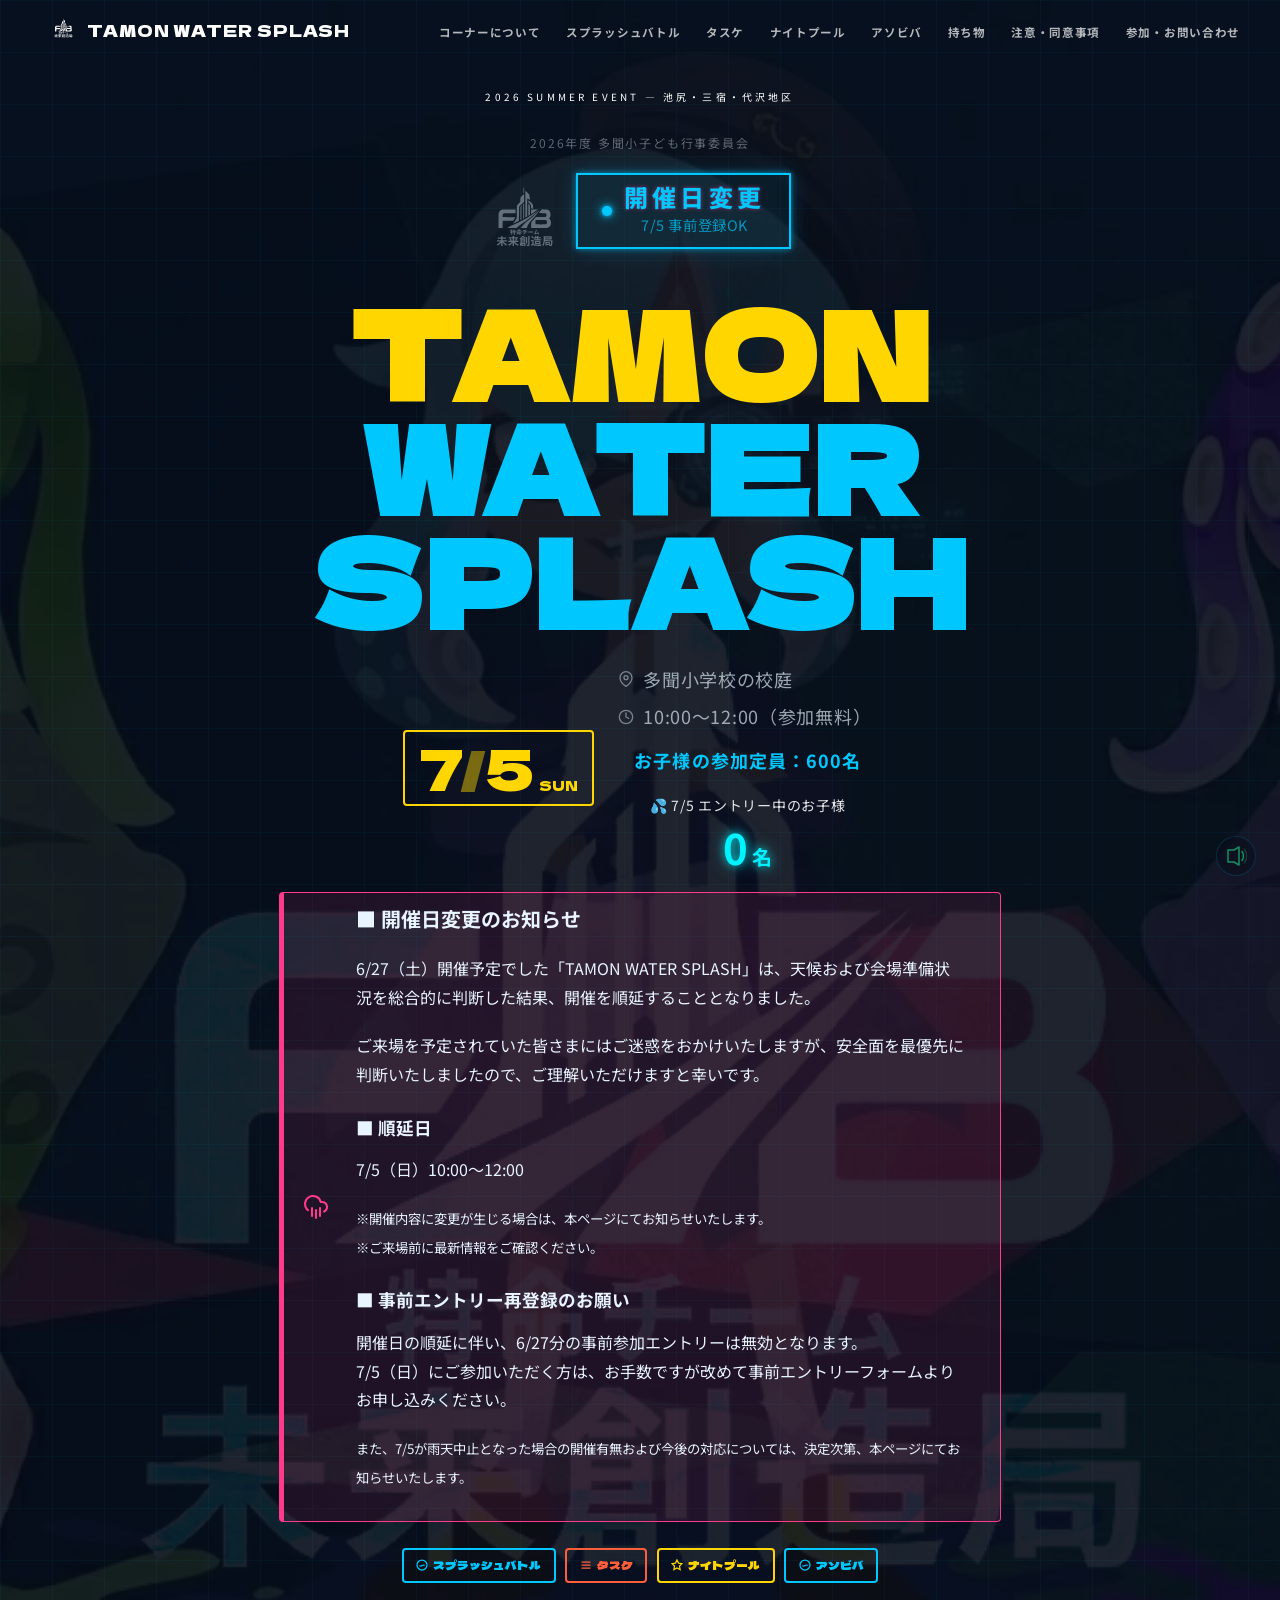
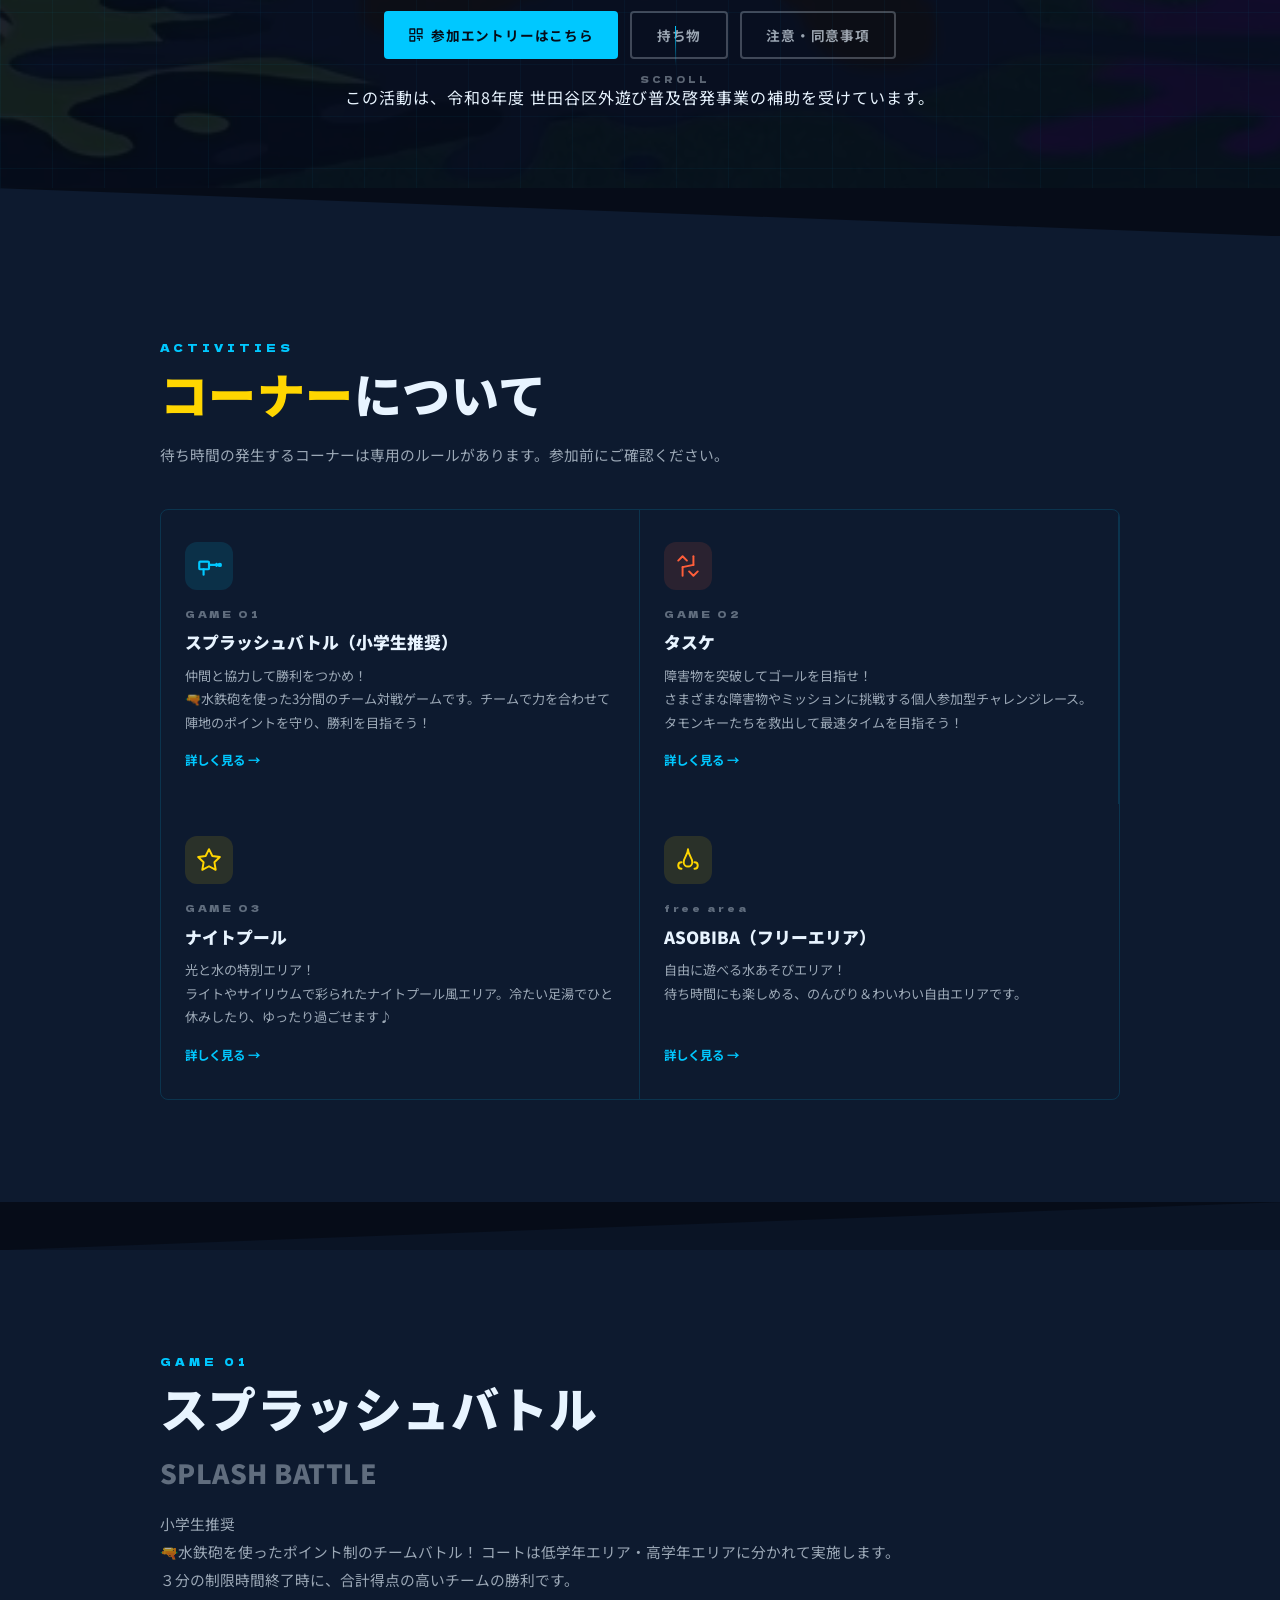
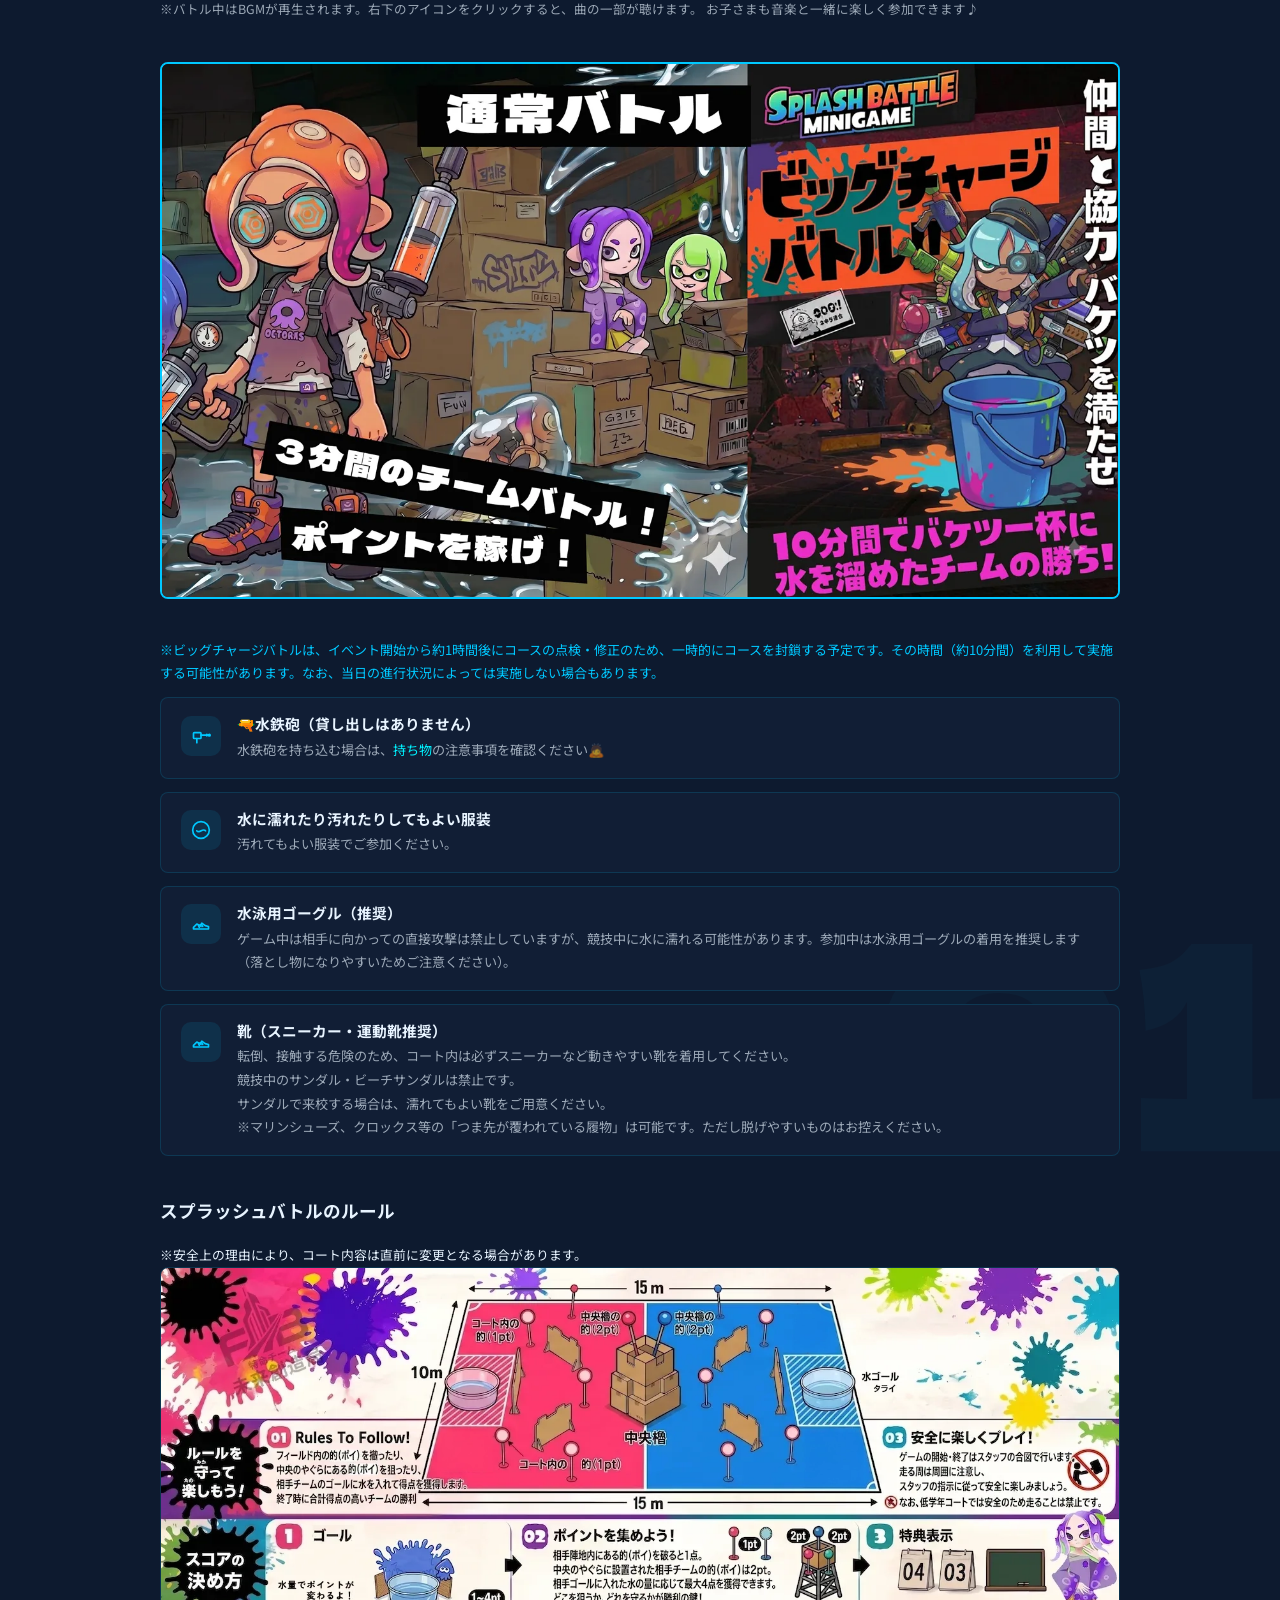
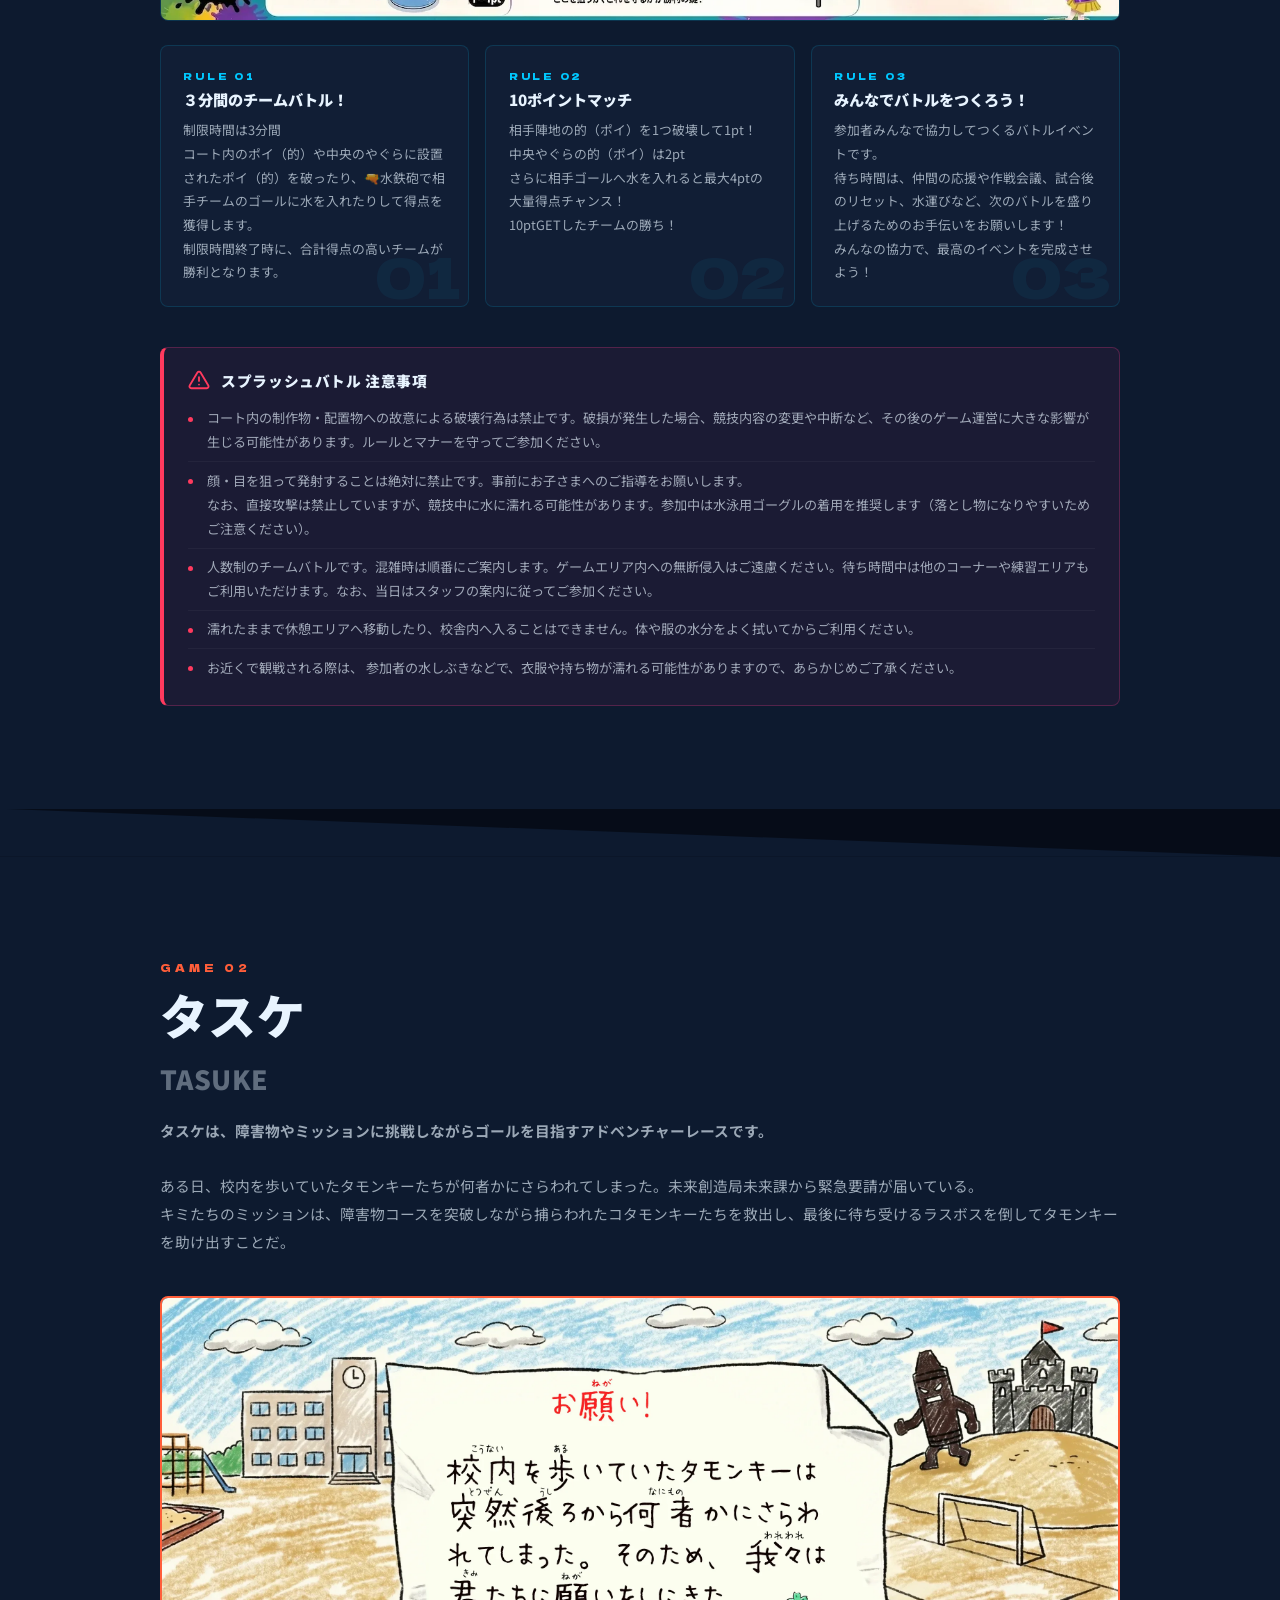
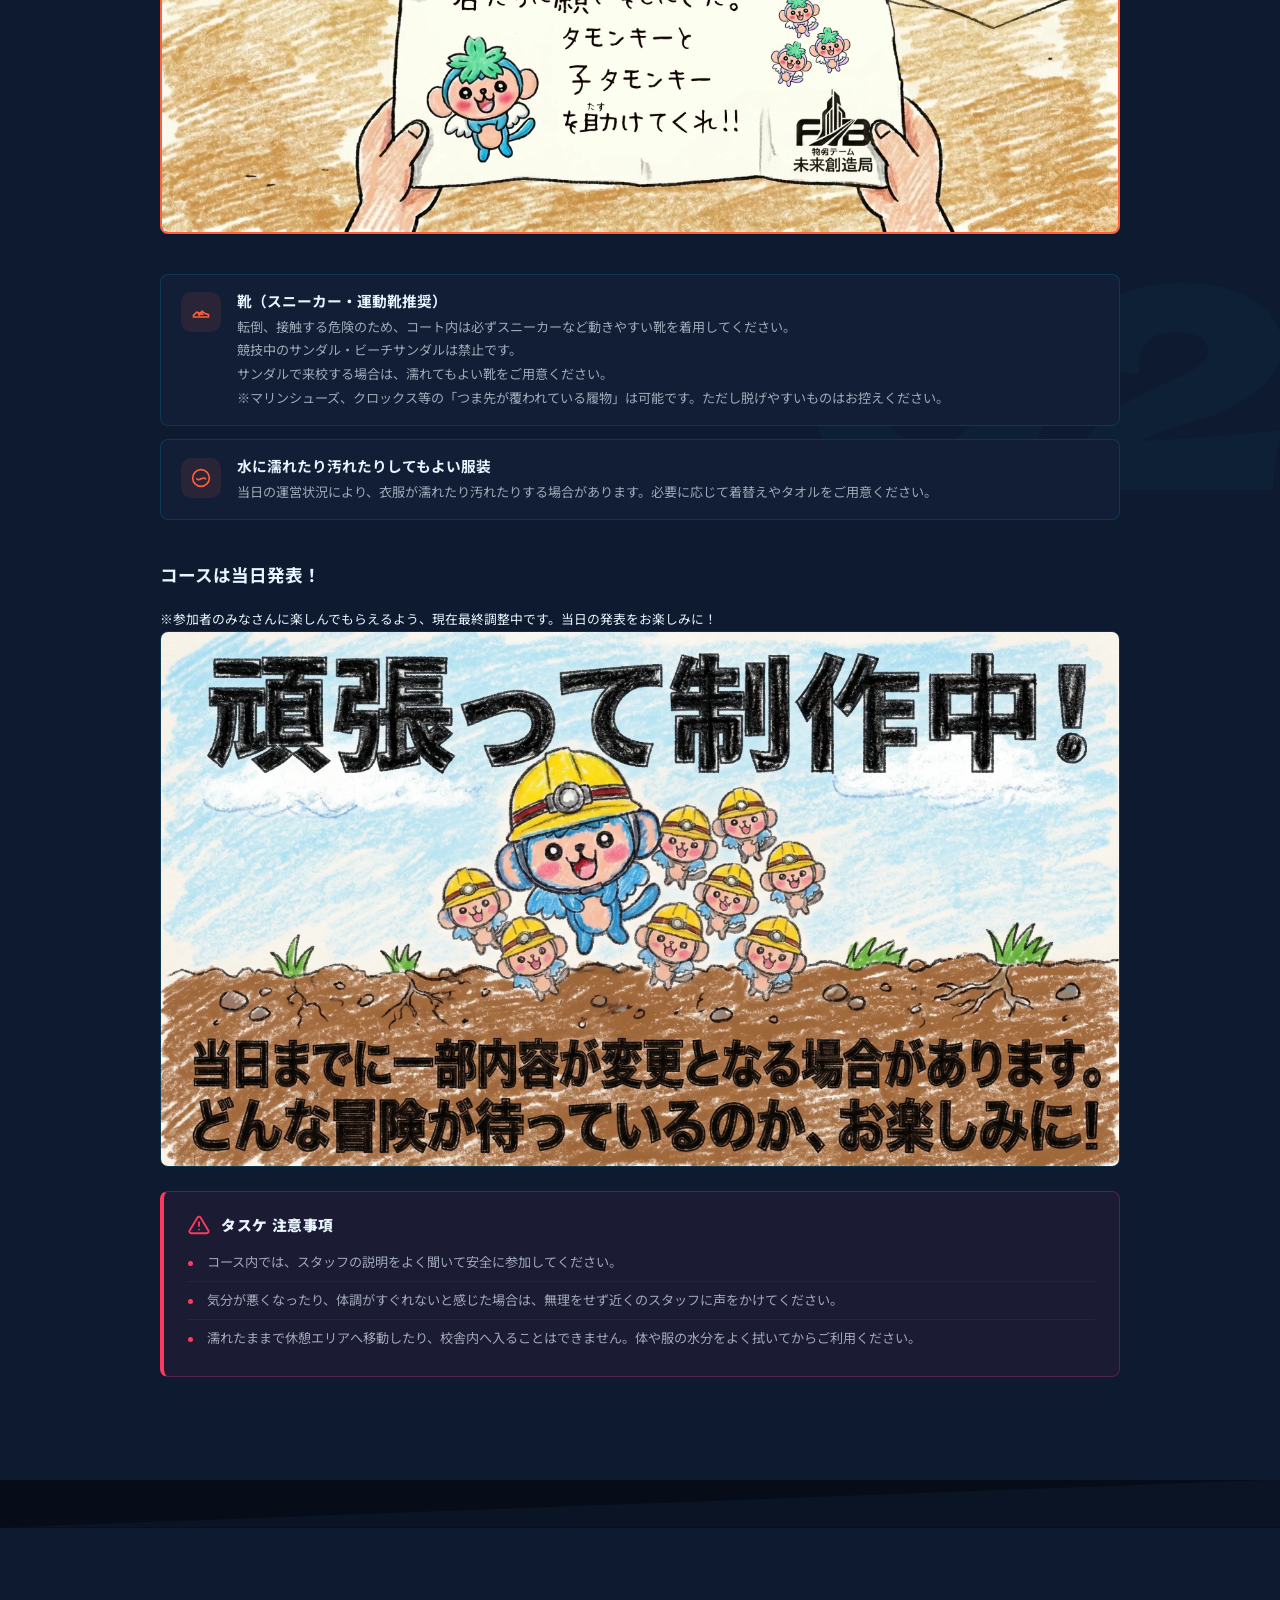
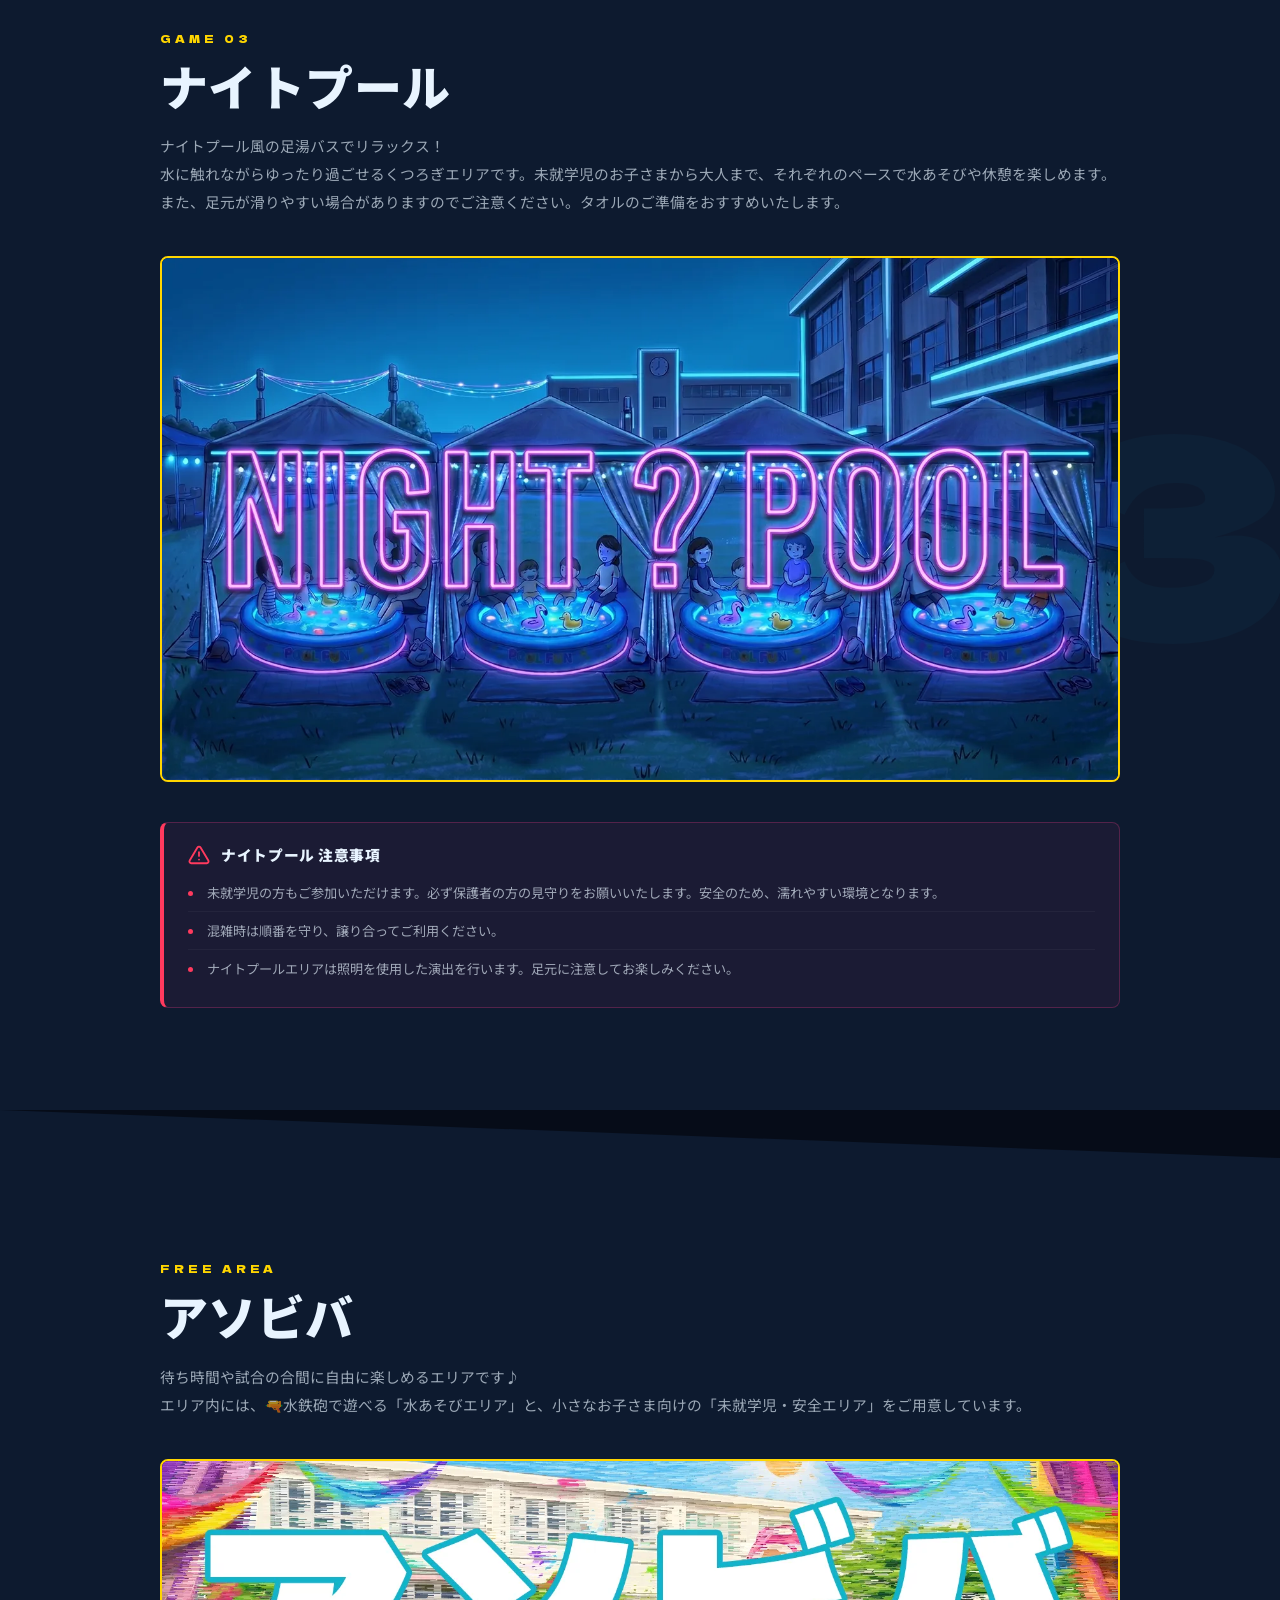
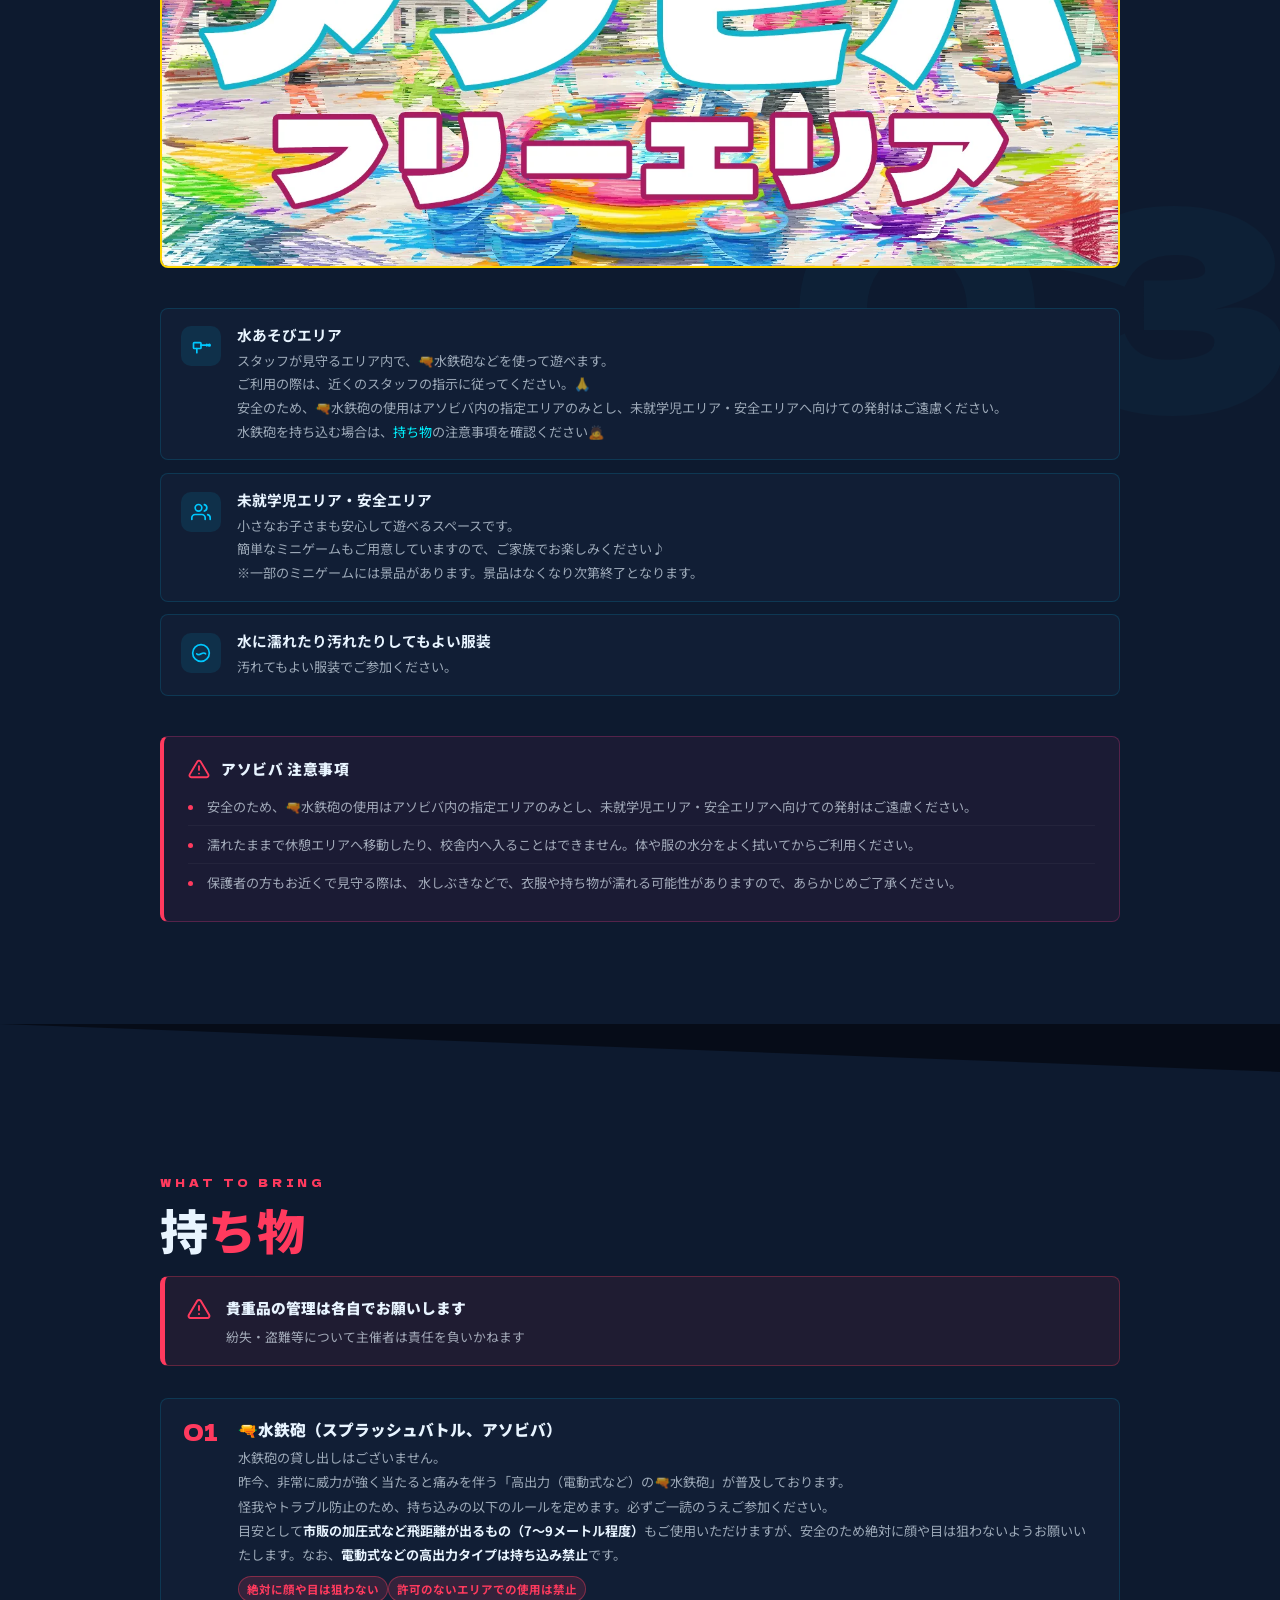
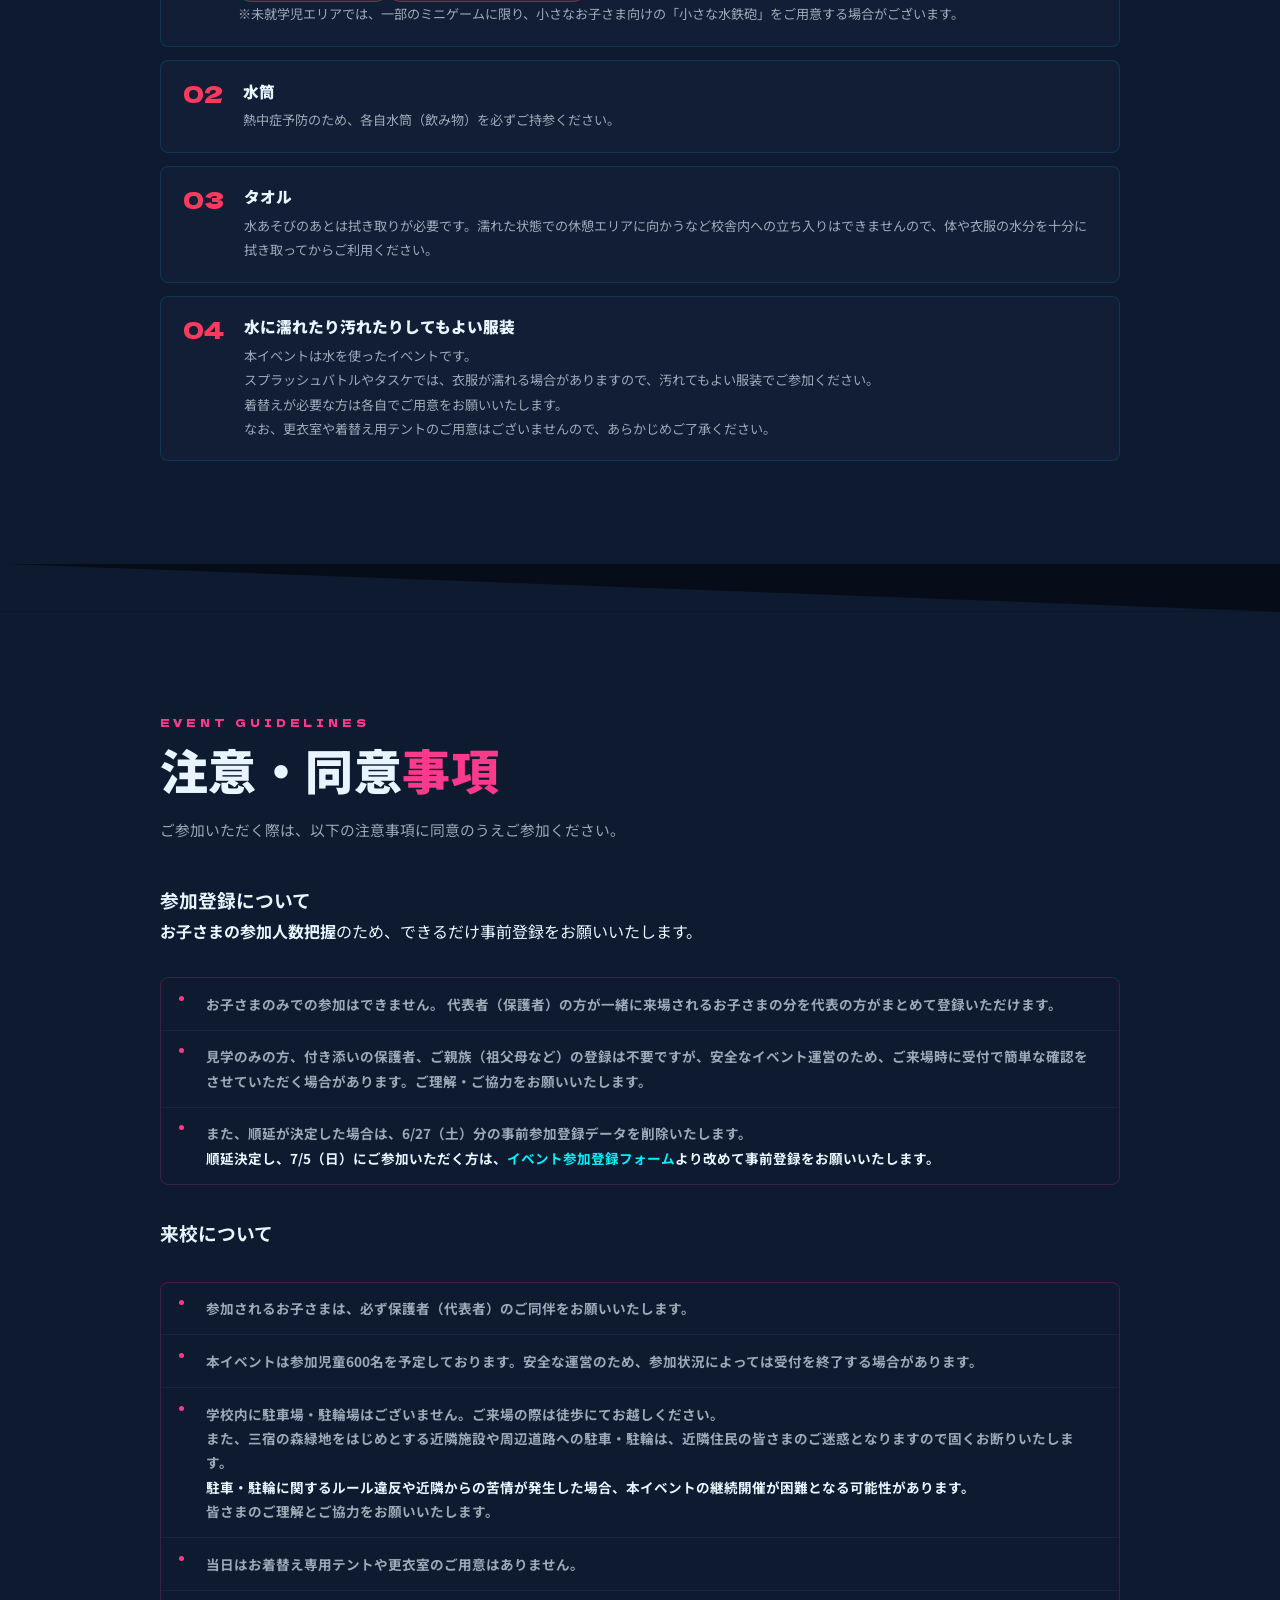
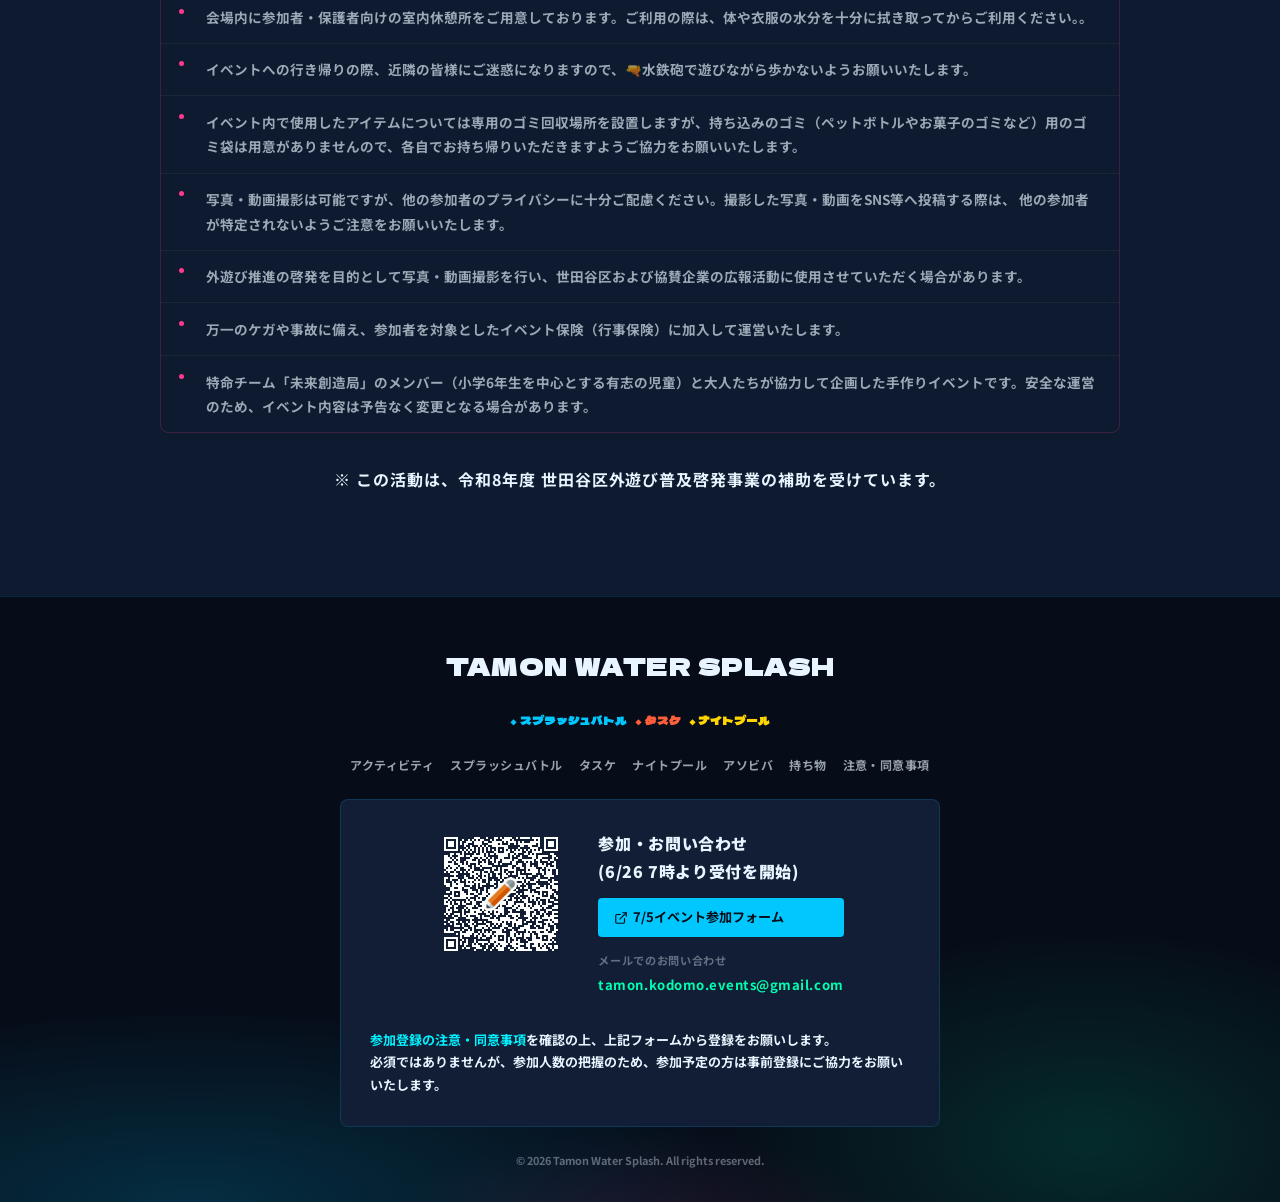
==== commit cfb131c6: "Add files via upload スタッフ募集削除、持ち物テキスト追加" ====
--- a/index.html
+++ b/index.html
@@ -652,29 +652,6 @@
               7/5（日）にご参加いただく方は、お手数ですが改めて事前エントリーフォームよりお申し込みください。<br>
             </p>
 
-            <h4 class="notice__subheading">スタッフ募集</h4>
-            <p>※順延に伴い、参加予定だったスタッフの人数が大幅に減少しております💦<br>短時間のお手伝いでも大変助かりますので、ご協力いただける方はぜひ下記の「スタッフ応募はこちら」よりお願いします（メールが起動します）
-            </p>
-
-            <dl class="notice__schedule">
-              <dt>7/5（日）8:00～10:00</dt>
-              <dd>コース設営など</dd>
-
-              <dt>7/5（日）10:00～12:00</dt>
-              <dd>イベント本番、当日スタッフ（安全見守りなど）</dd>
-            </dl>
-
-            <p>本番のみ、短時間のみのお手伝いでも大変助かります。<br>
-              ご協力いただける方は、以下のメールリンクよりご連絡をお願いいたします🙇</p>
-
-            <p class="notice__chat-link">
-              <a href="mailto:tamon.kodomo.events@gmail.com?subject=%E3%80%906%2F27%20TAMON%20WATER%20SPLASH%E3%80%91%E3%82%B9%E3%82%BF%E3%83%83%E3%83%95%E5%BF%9C%E5%8B%9F&body=%E5%A4%9A%E8%81%9E%E3%82%A6%E3%82%A9%E3%83%BC%E3%82%BF%E3%83%BC%E3%82%B9%E3%83%97%E3%83%A9%E3%83%83%E3%82%B7%E3%83%A5%E3%81%AE%E3%81%8A%E6%89%8B%E4%BC%9D%E3%81%84%E3%82%92%E5%B8%8C%E6%9C%9B%E3%81%97%E3%81%BE%E3%81%99%E3%80%82%0D%0A%0D%0A%E3%80%90%E3%81%8A%E5%90%8D%E5%89%8D%E3%80%91%0D%0A%0D%0A%E3%80%90%E5%8F%82%E5%8A%A0%E5%8F%AF%E8%83%BD%E6%97%A5%E6%99%82%E3%80%91%0D%0A%E2%80%BB%E5%8F%82%E5%8A%A0%E3%81%A7%E3%81%8D%E3%81%AA%E3%81%84%E6%97%A5%E6%99%82%E3%81%AF%E5%89%8A%E9%99%A4%E3%81%97%E3%81%A6%E3%81%8F%E3%81%A0%E3%81%95%E3%81%84%0D%0A%0D%0A6%2F26%EF%BC%88%E9%87%91%EF%BC%89%E5%89%8D%E6%97%A5%E6%BA%96%E5%82%99%2017%3A00%EF%BD%9E20%3A00%0D%0A6%2F27%EF%BC%88%E5%9C%9F%EF%BC%89%E5%BD%93%E6%97%A5%E6%BA%96%E5%82%99%2010%3A00%EF%BD%9E12%3A00%0D%0A6%2F27%EF%BC%88%E5%9C%9F%EF%BC%89%E6%9C%AC%E7%95%AA%2013%3A00%EF%BD%9E15%3A00%0D%0A%0D%0A%E3%80%90%E9%A0%86%E5%BB%B6%E6%99%82%E3%80%91%0D%0A7%2F4%EF%BC%88%E5%9C%9F%EF%BC%89%E5%89%8D%E6%97%A5%E6%BA%96%E5%82%99%2016%3A00%EF%BD%9E19%3A00%0D%0A7%2F5%EF%BC%88%E6%97%A5%EF%BC%89%E5%BD%93%E6%97%A5%E6%BA%96%E5%82%99%2008%3A00%EF%BD%9E%EF%BC%88%E8%A9%B3%E7%B4%B0%E3%81%AF%E3%81%BE%E3%81%9F%E3%81%8A%E7%9F%A5%E3%82%89%E3%81%9B%E3%81%97%E3%81%BE%E3%81%99%EF%BC%89%0D%0A7%2F5%EF%BC%88%E6%97%A5%EF%BC%89%E6%9C%AC%E7%95%AA%2010%3A00%EF%BD%9E12%3A00"
-                style="color:#00f2ff;text-shadow:0 0 10px rgba(0,242,255,.8),0 0 20px rgba(0,242,255,.4);">
-                スタッフ応募はこちら<br>
-              </a>
-              <small>（メールが起動します。うまく送信できない場合は、本文をコピーしてGmailなど別のメールアプリをご利用ください）</small>
-            </p>
-
             <p>
               <small>
                 また、7/5が雨天中止となった場合の開催有無および今後の対応については、決定次第、本ページにてお知らせいたします。</small>
@@ -1274,6 +1251,8 @@
                 style="color:var(--text);">市販の加圧式など飛距離が出るもの（7〜9メートル程度）</strong>もご使用いただけますが、安全のため絶対に顔や目は狙わないようお願いいたします。なお、<strong
                 style="color:var(--text);">電動式などの高出力タイプは持ち込み禁止</strong>です。</p>
             <span class="c-tag">絶対に顔や目は狙わない</span><span class="c-tag">許可のないエリアでの使用は禁止</span>
+
+            <p>※未就学児エリアでは、一部のミニゲームに限り、小さなお子さま向けの「小さな水鉄砲」をご用意する場合がございます。</p>
           </div>
         </li>
         <li class="c-item reveal" style="transition-delay:0.06s">
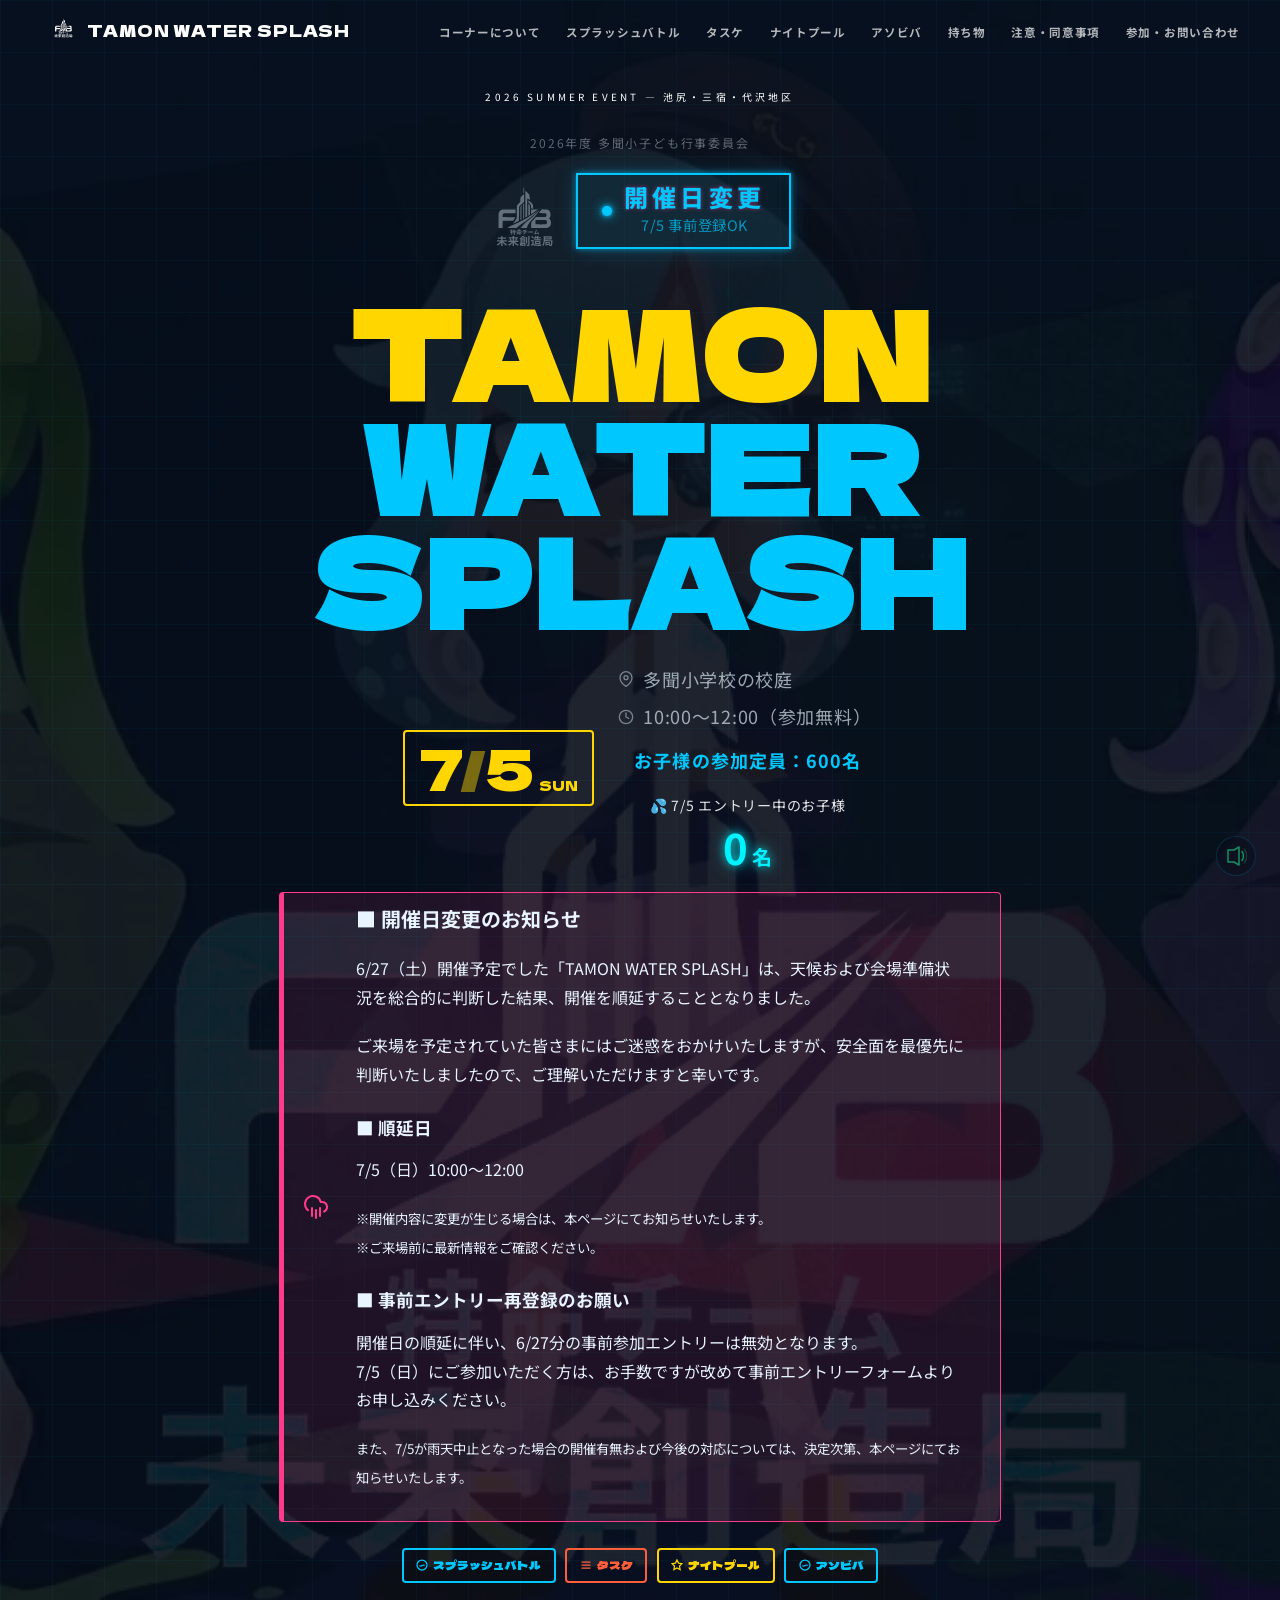
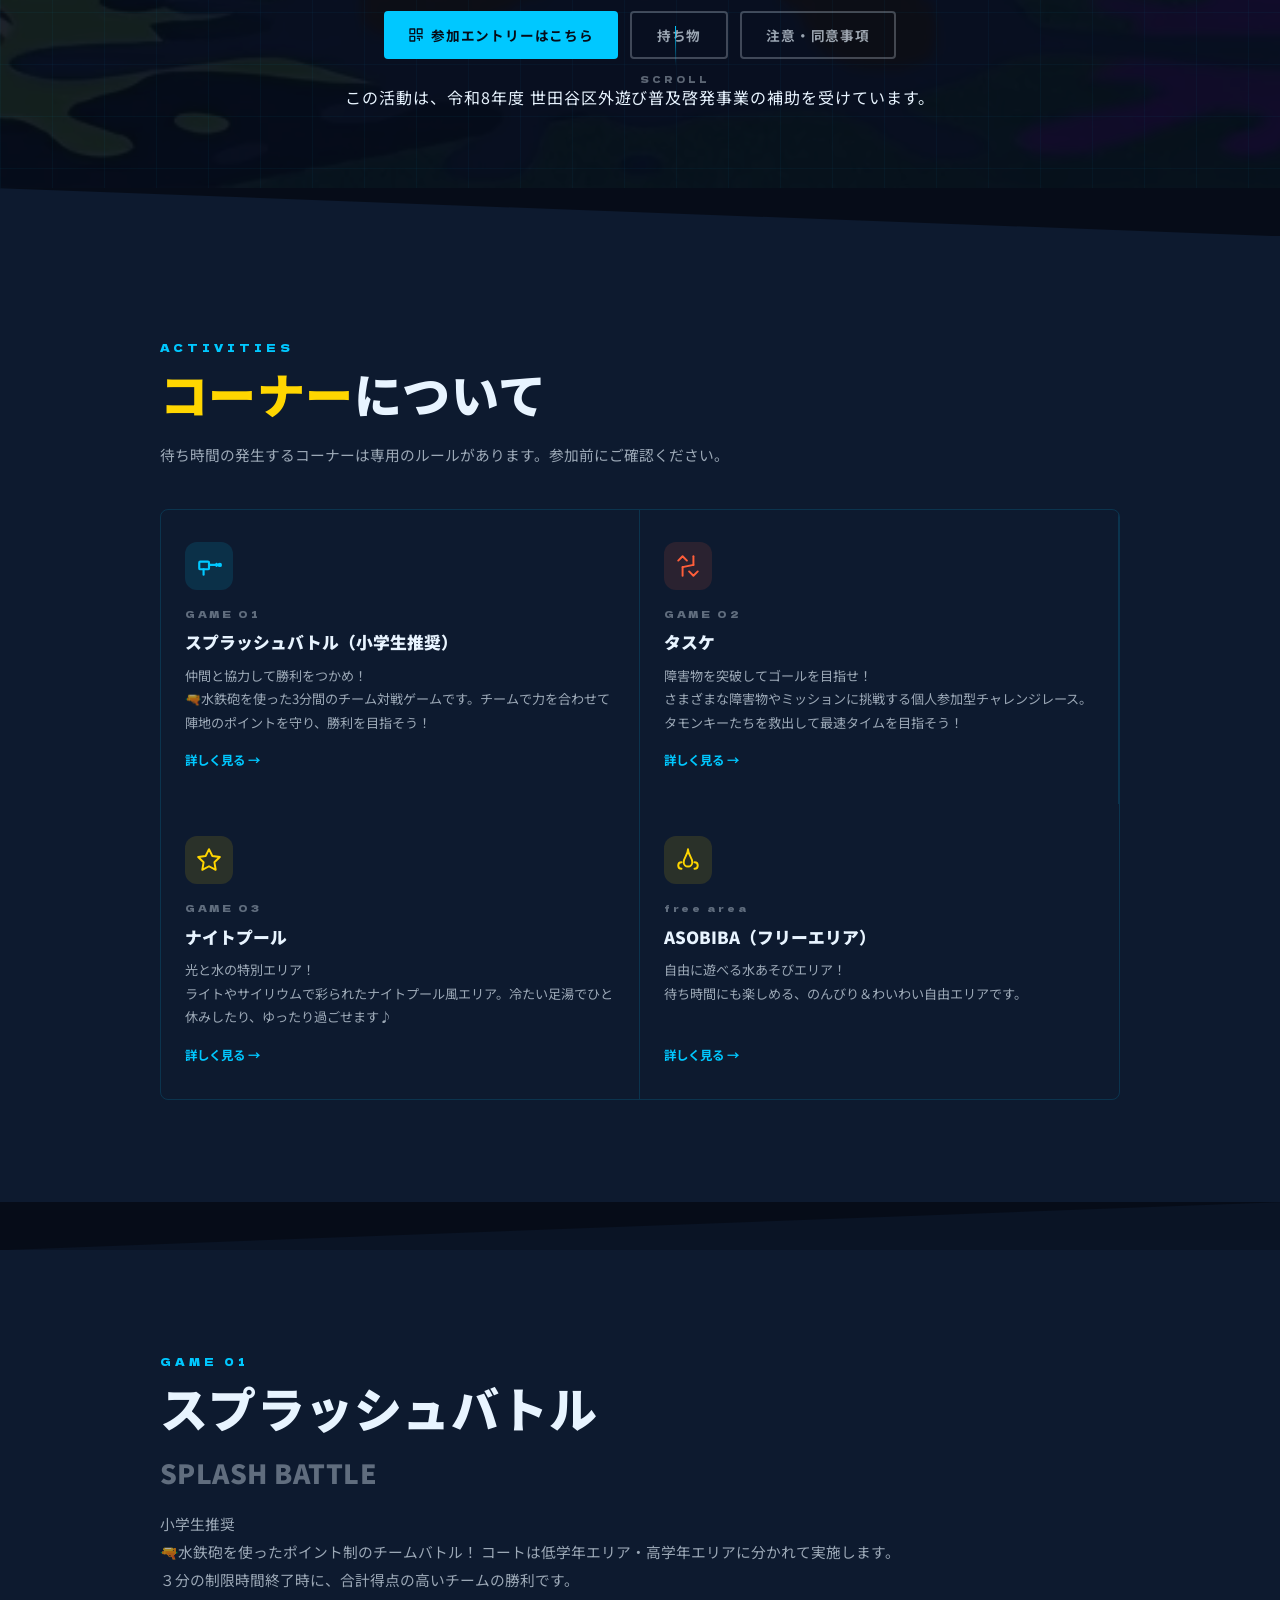
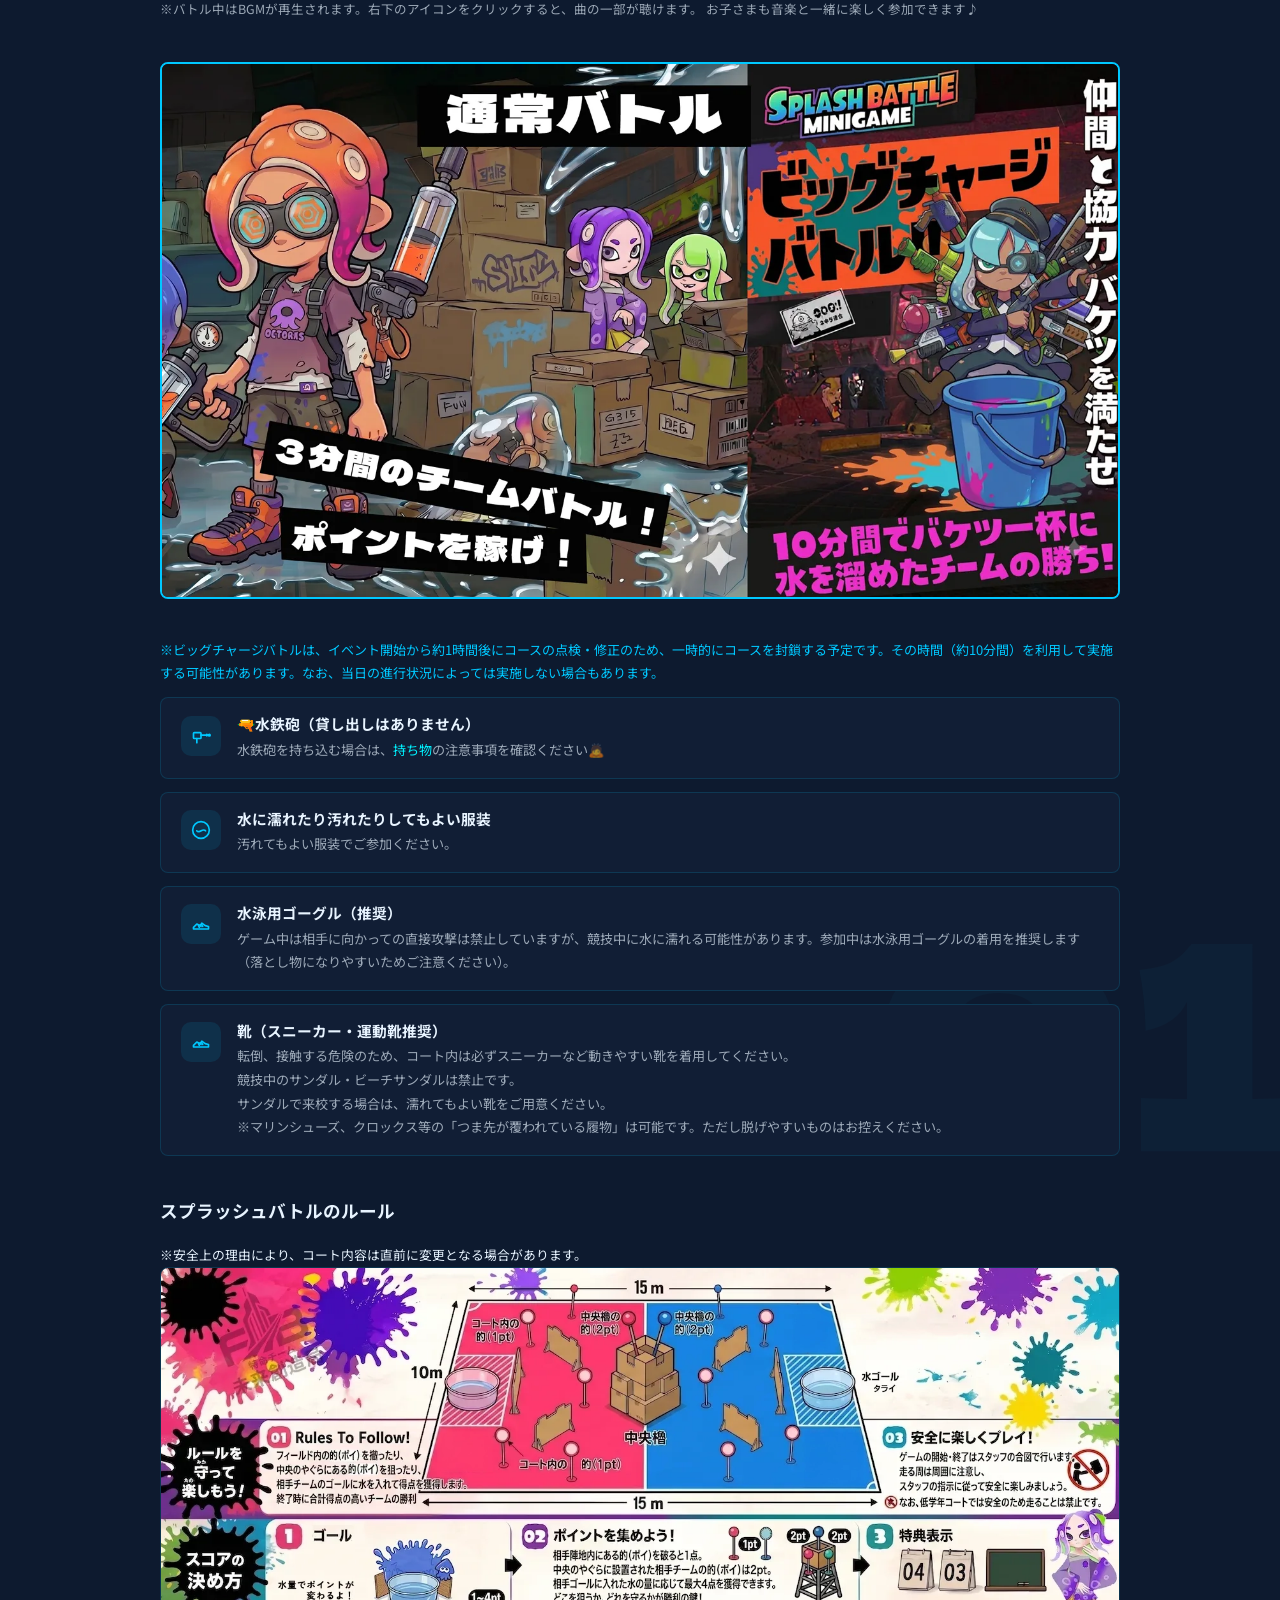
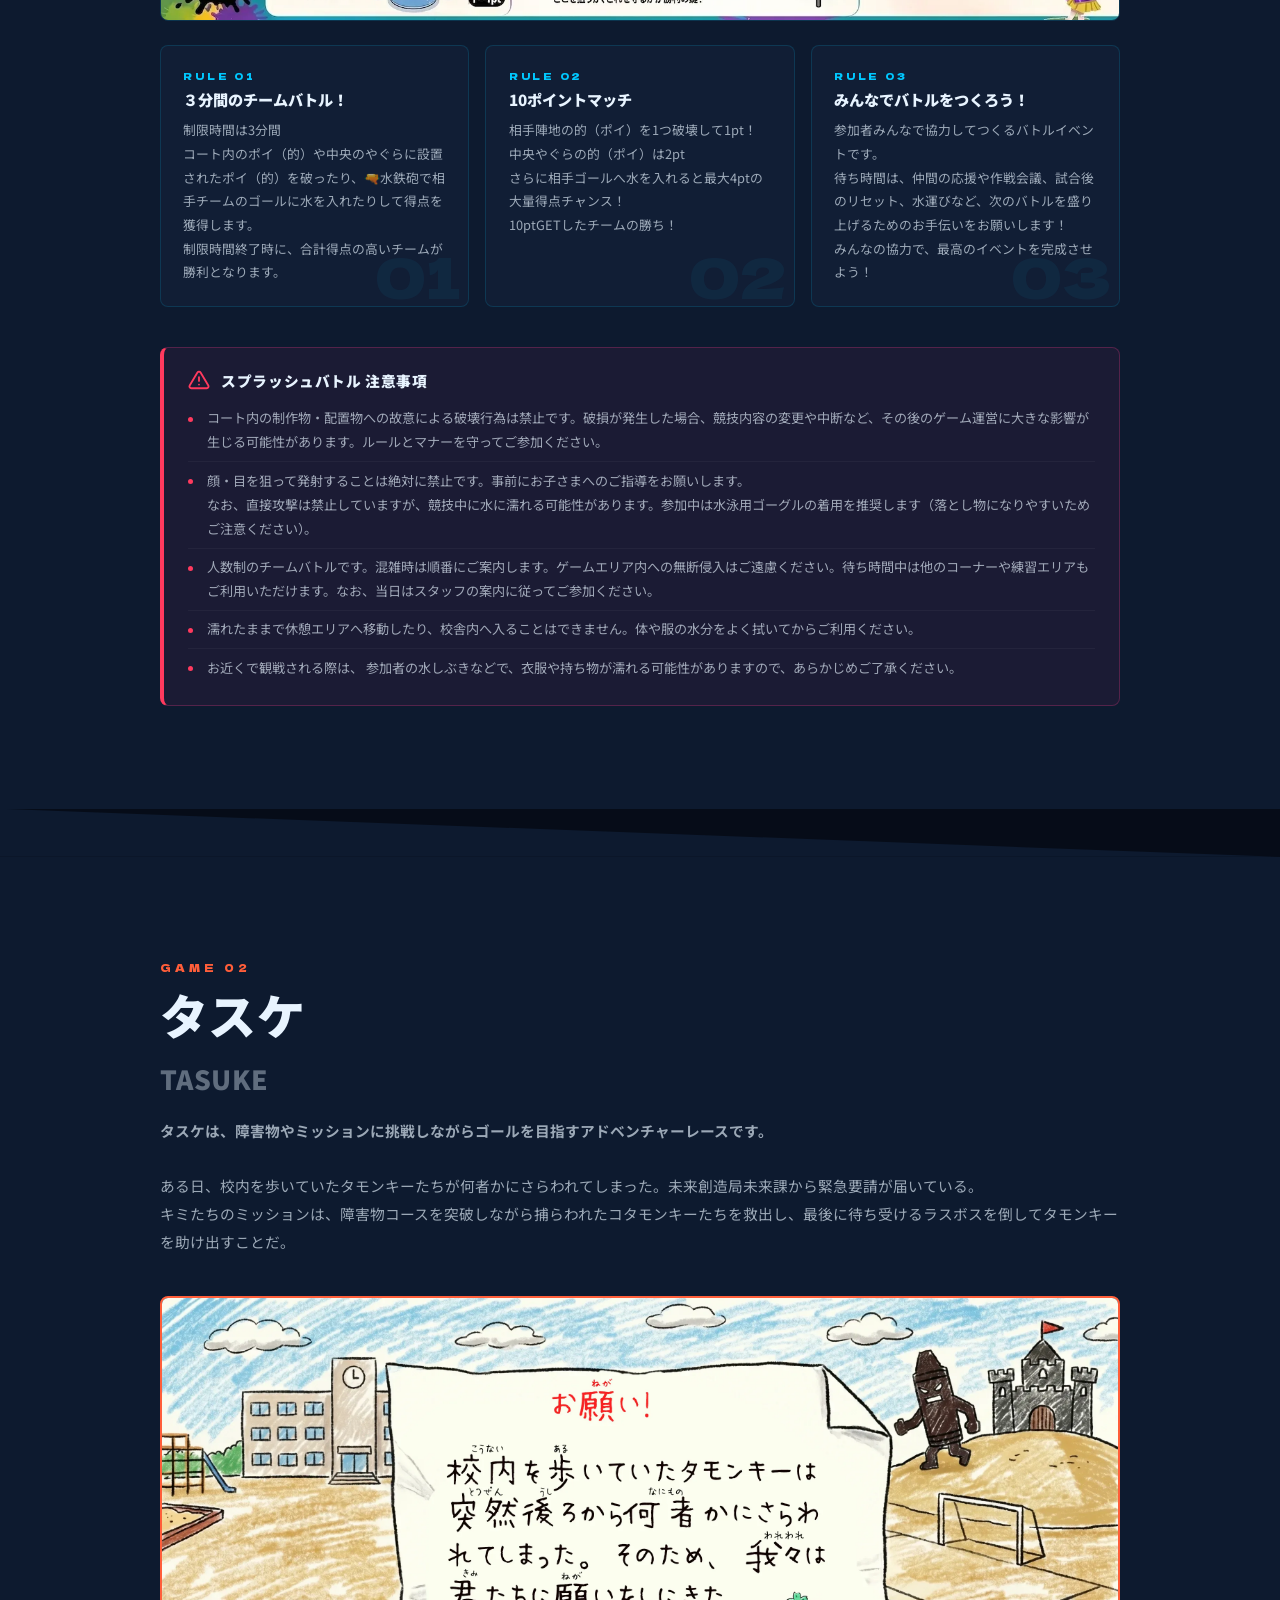
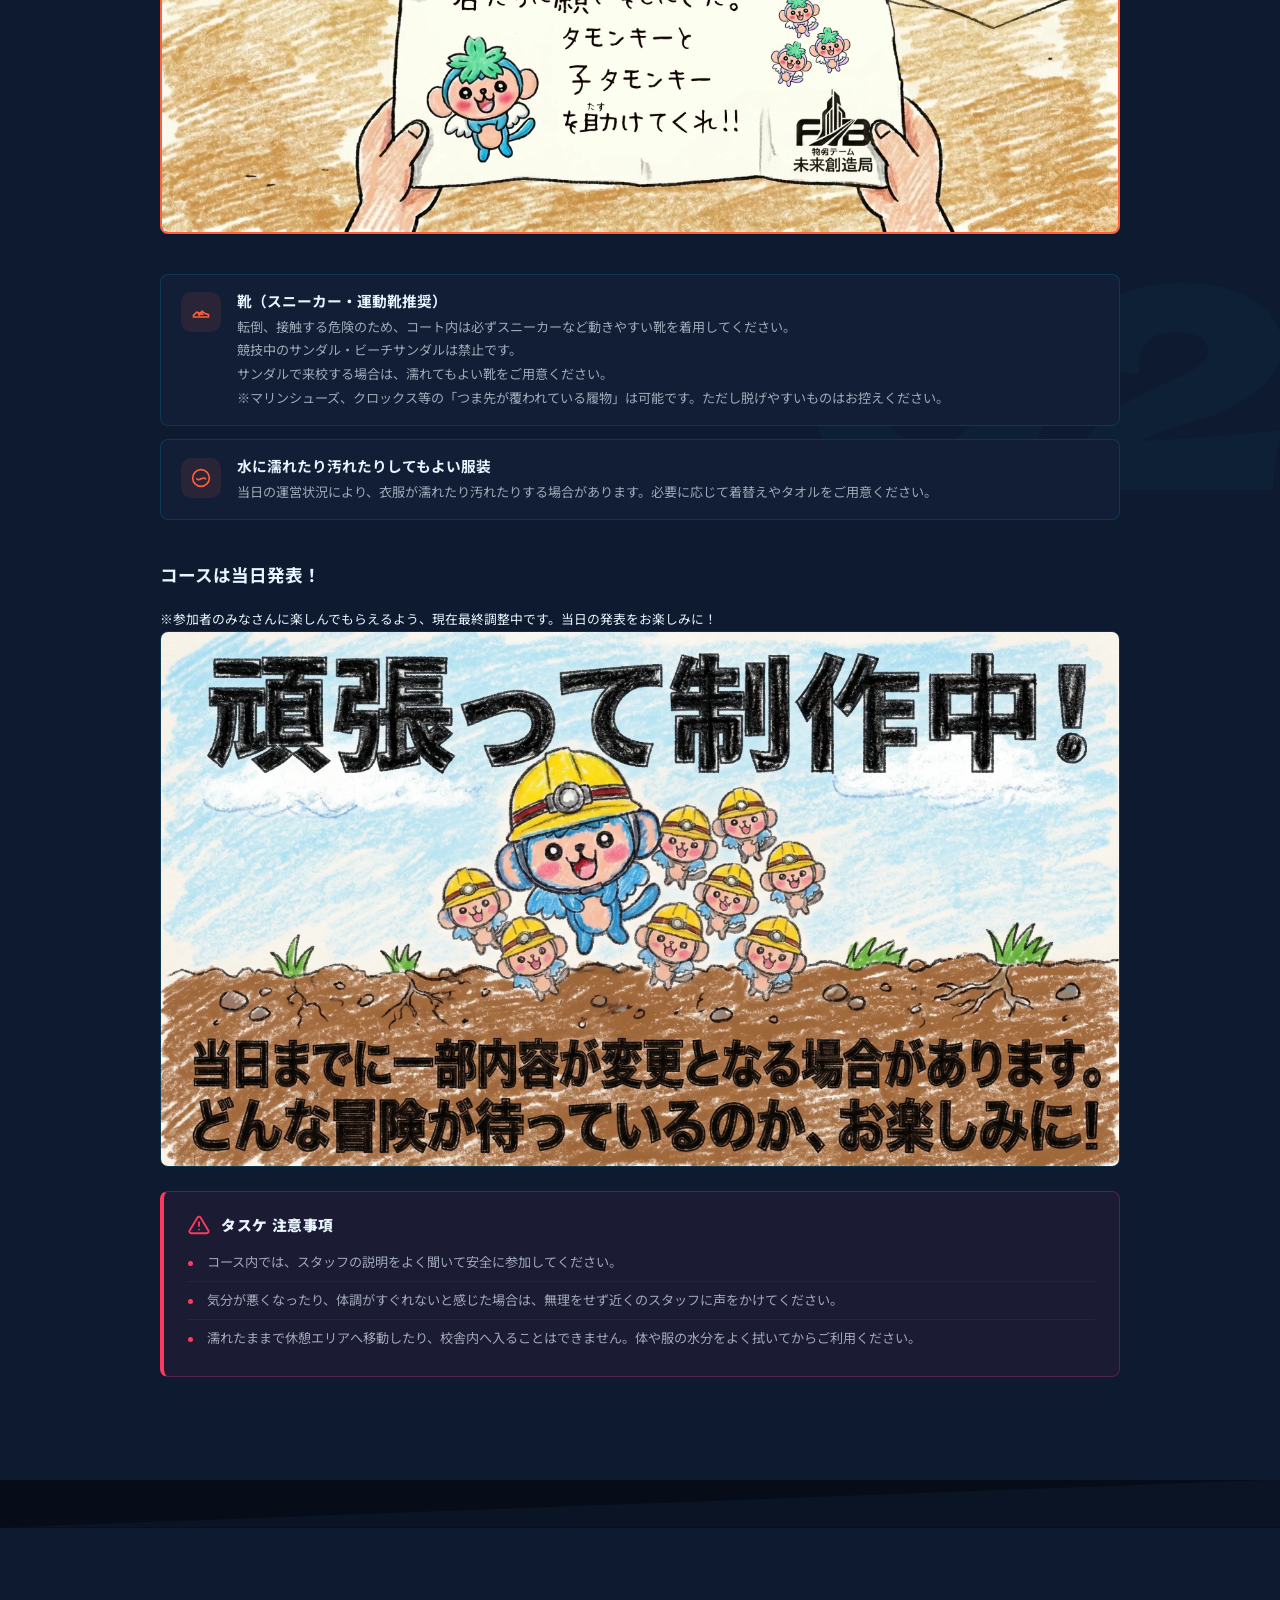
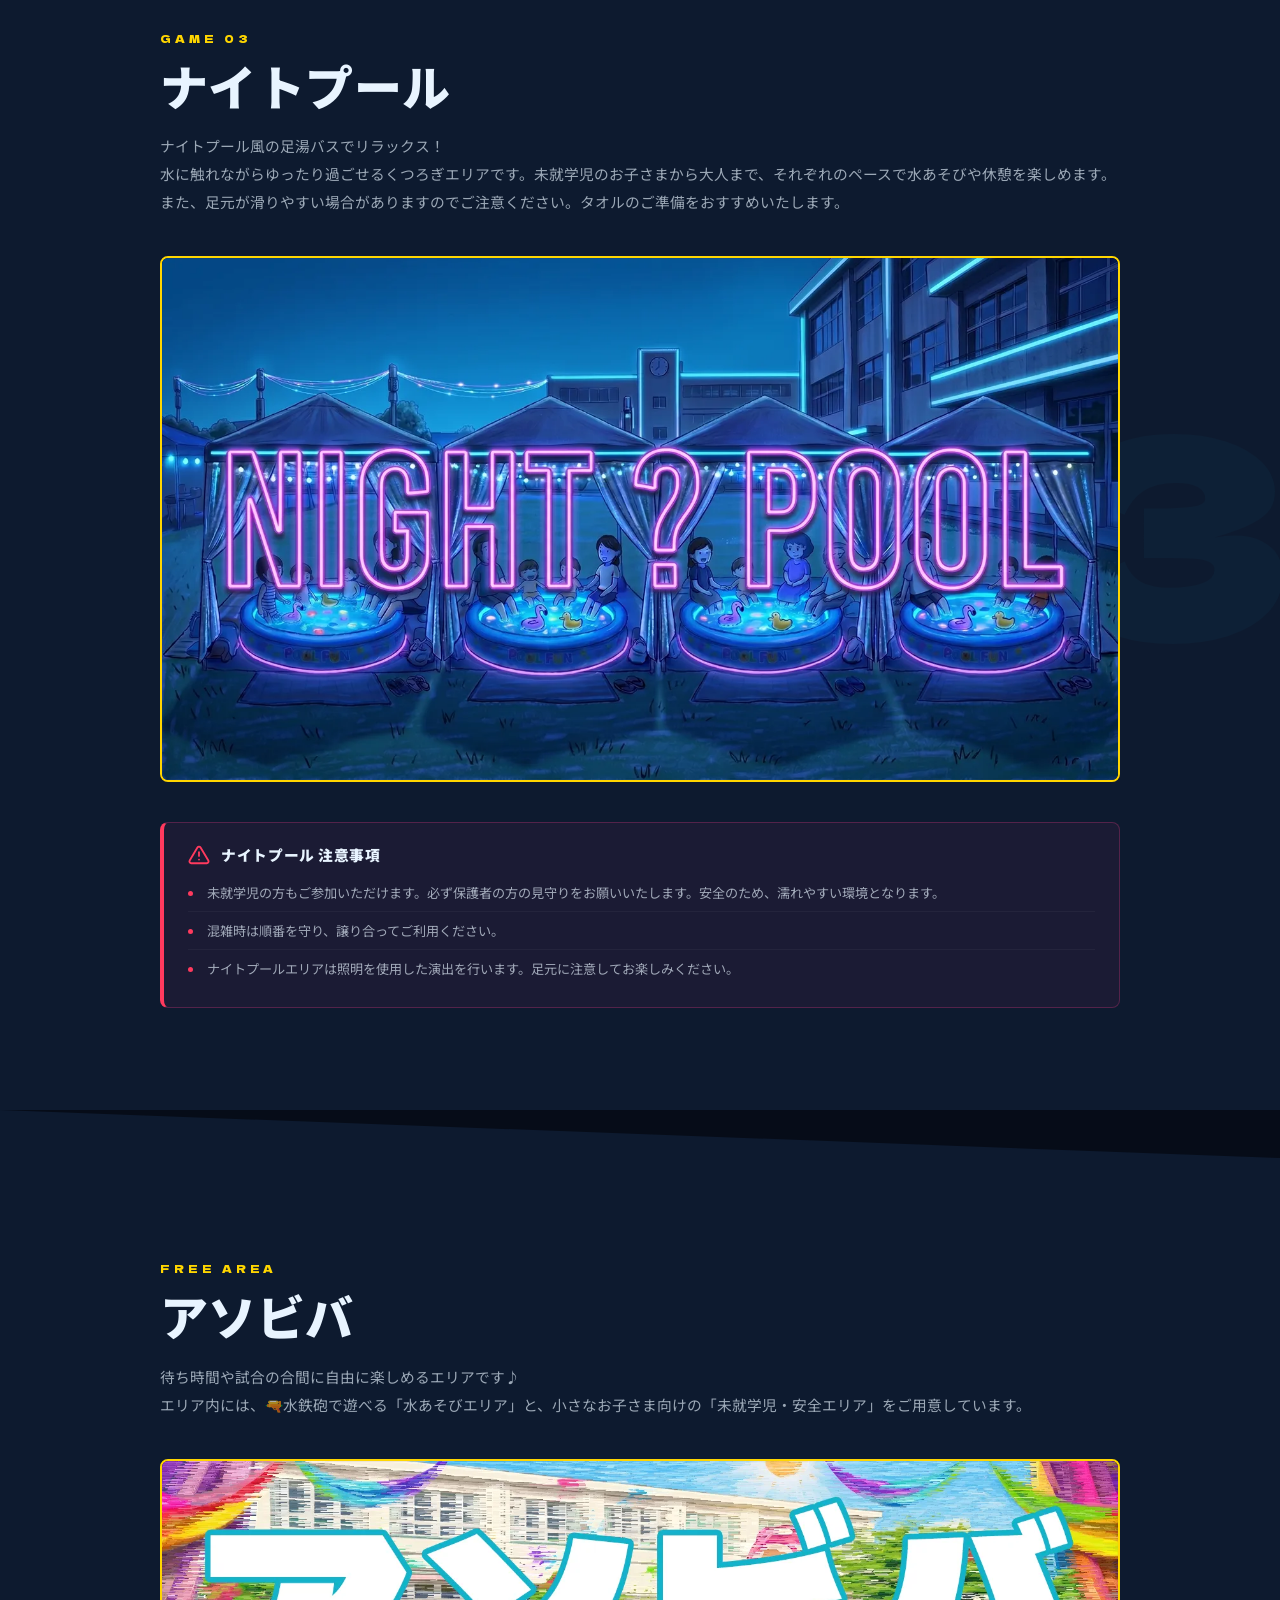
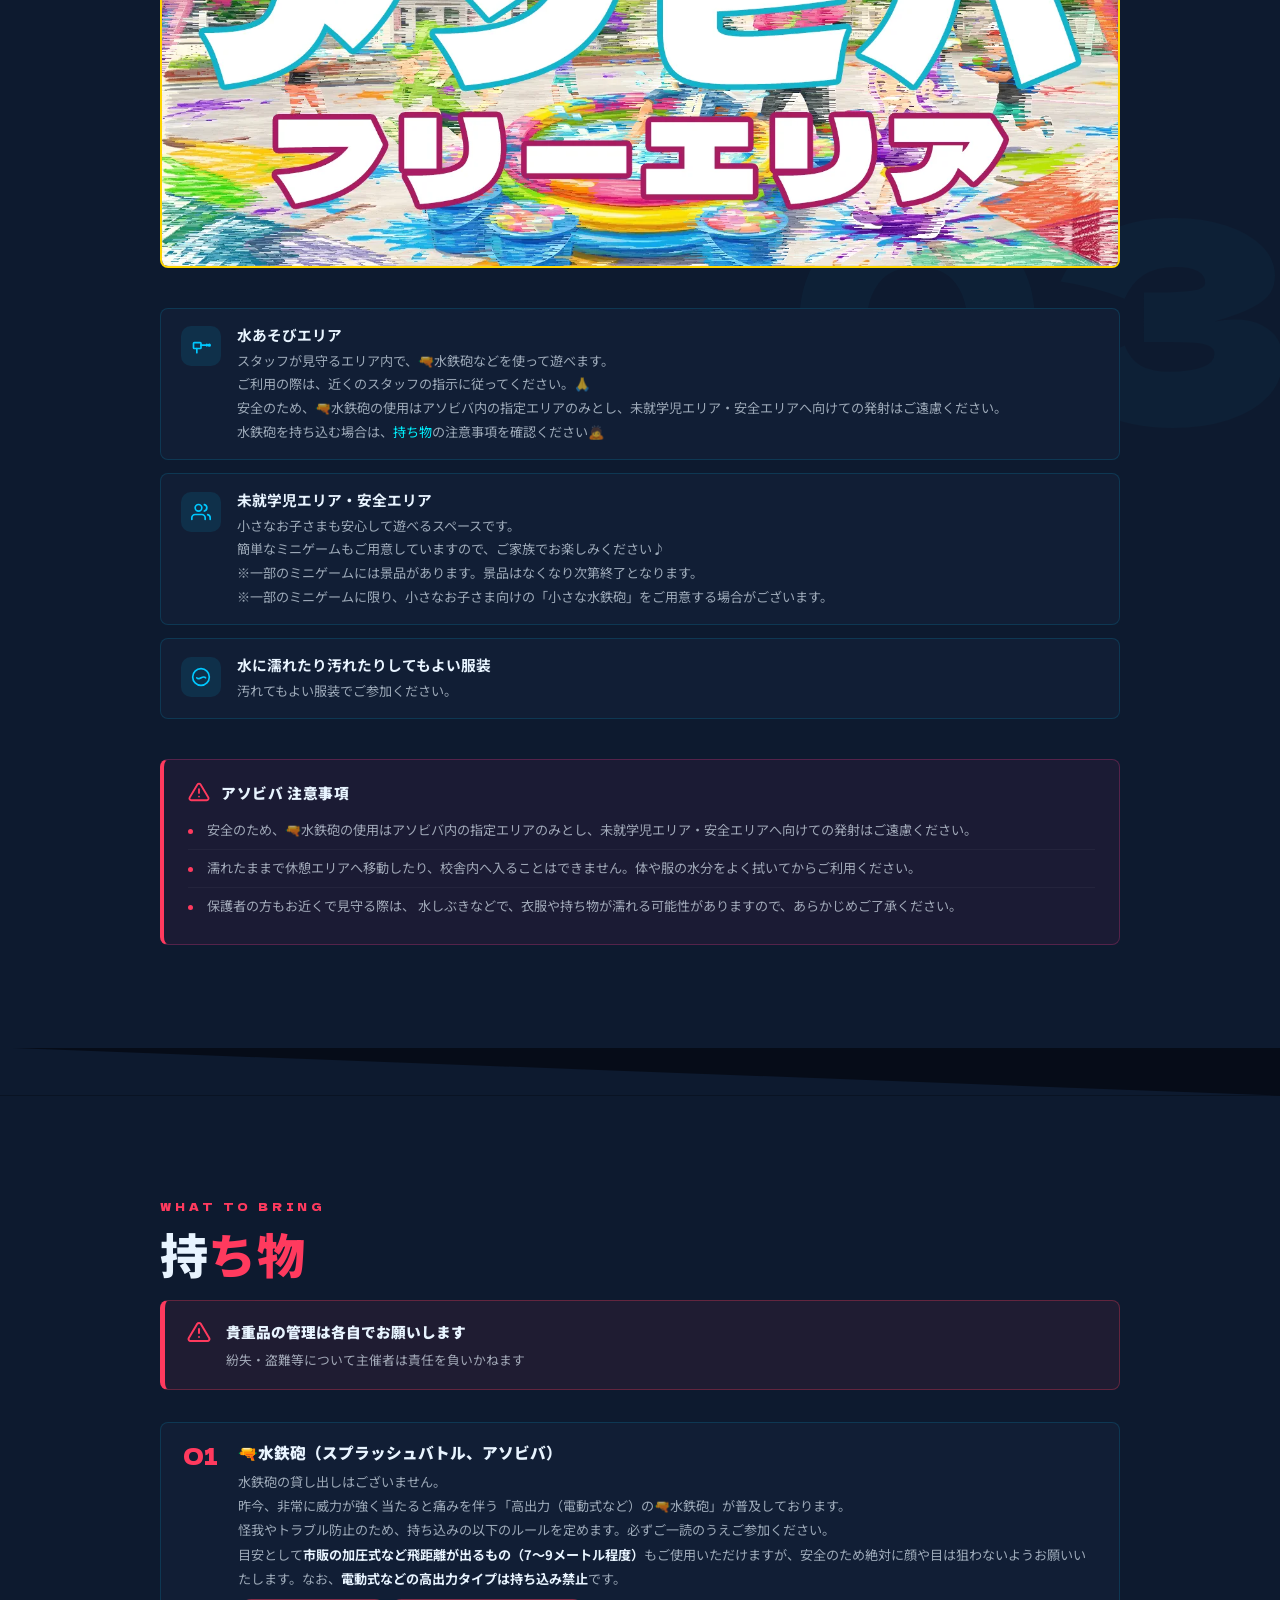
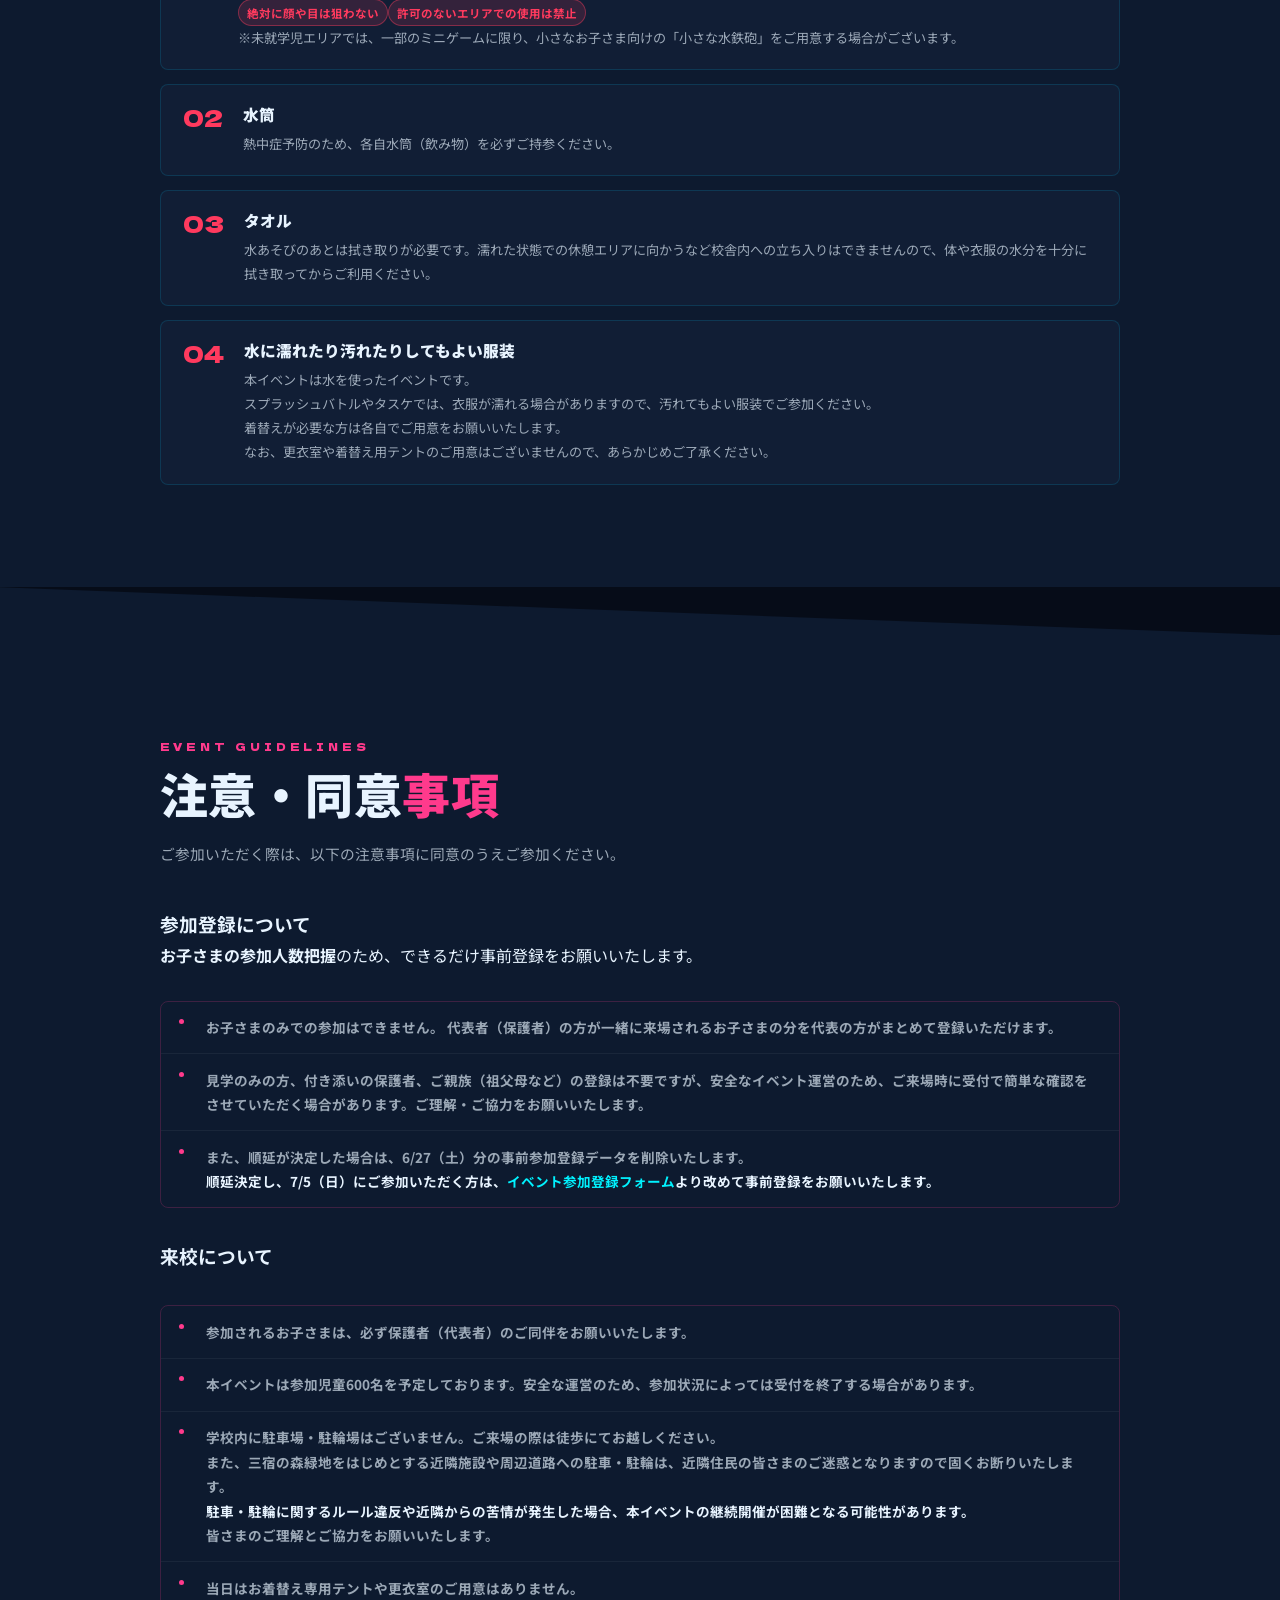
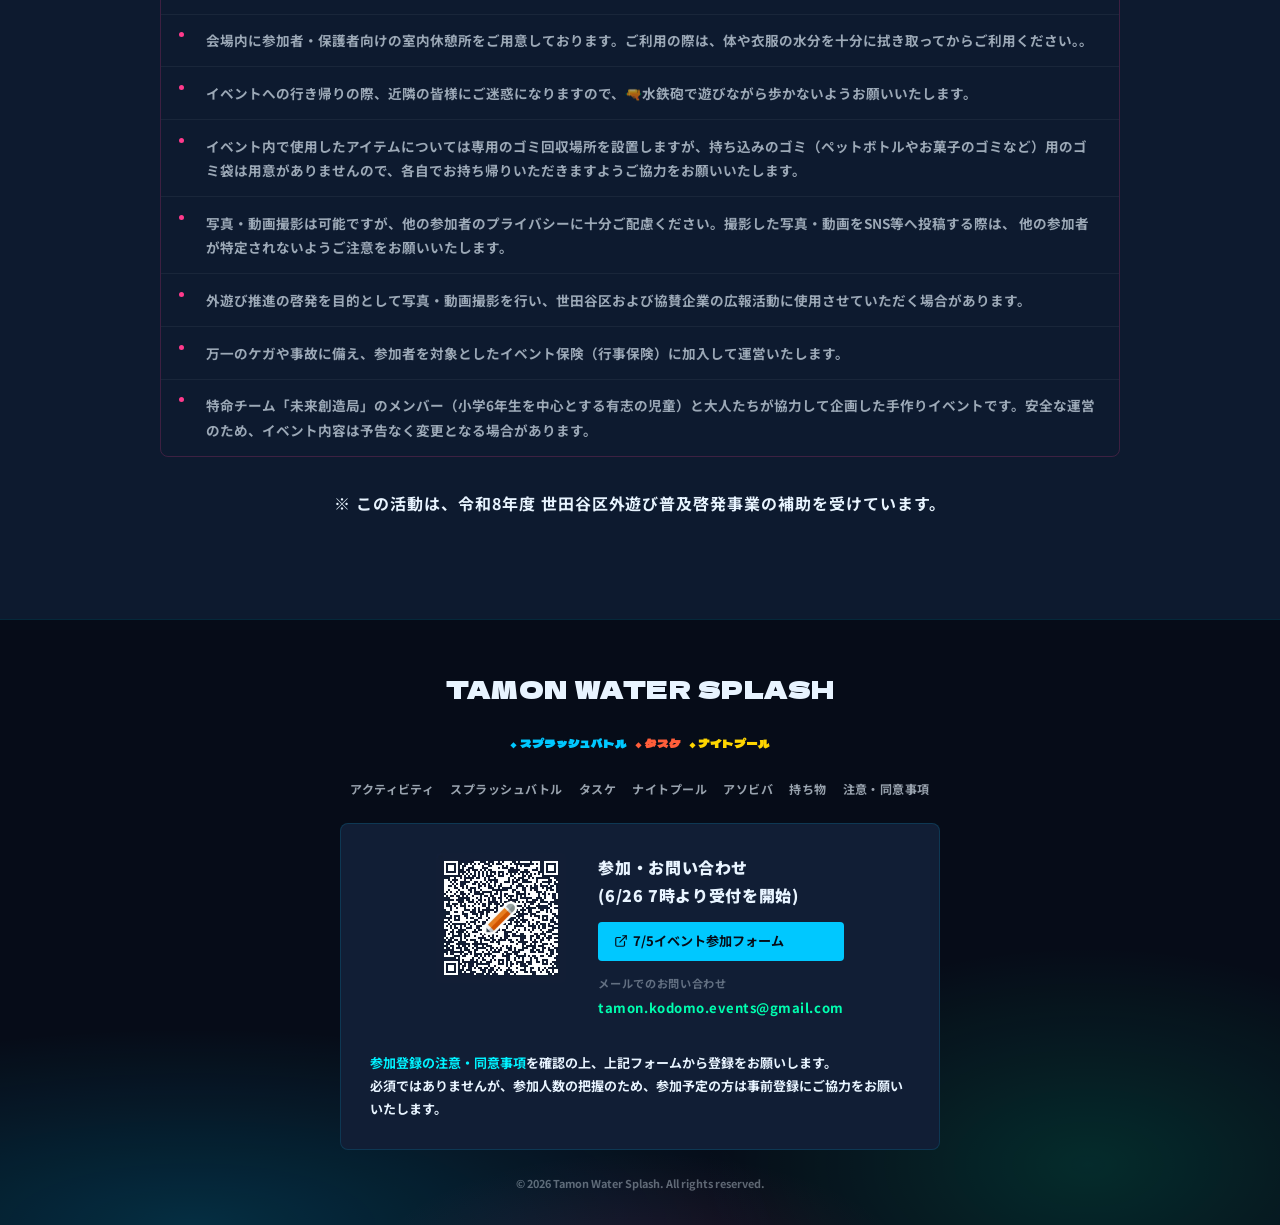
==== commit 2cc6cd17: "Add files via upload" ====
--- a/index.html
+++ b/index.html
@@ -1170,6 +1170,7 @@
             <p>小さなお子さまも安心して遊べるスペースです。<br>
               簡単なミニゲームもご用意していますので、ご家族でお楽しみください♪<br>
               ※一部のミニゲームには景品があります。景品はなくなり次第終了となります。</p>
+            <p>※一部のミニゲームに限り、小さなお子さま向けの「小さな水鉄砲」をご用意する場合がございます。</p>
           </div>
         </li>
 
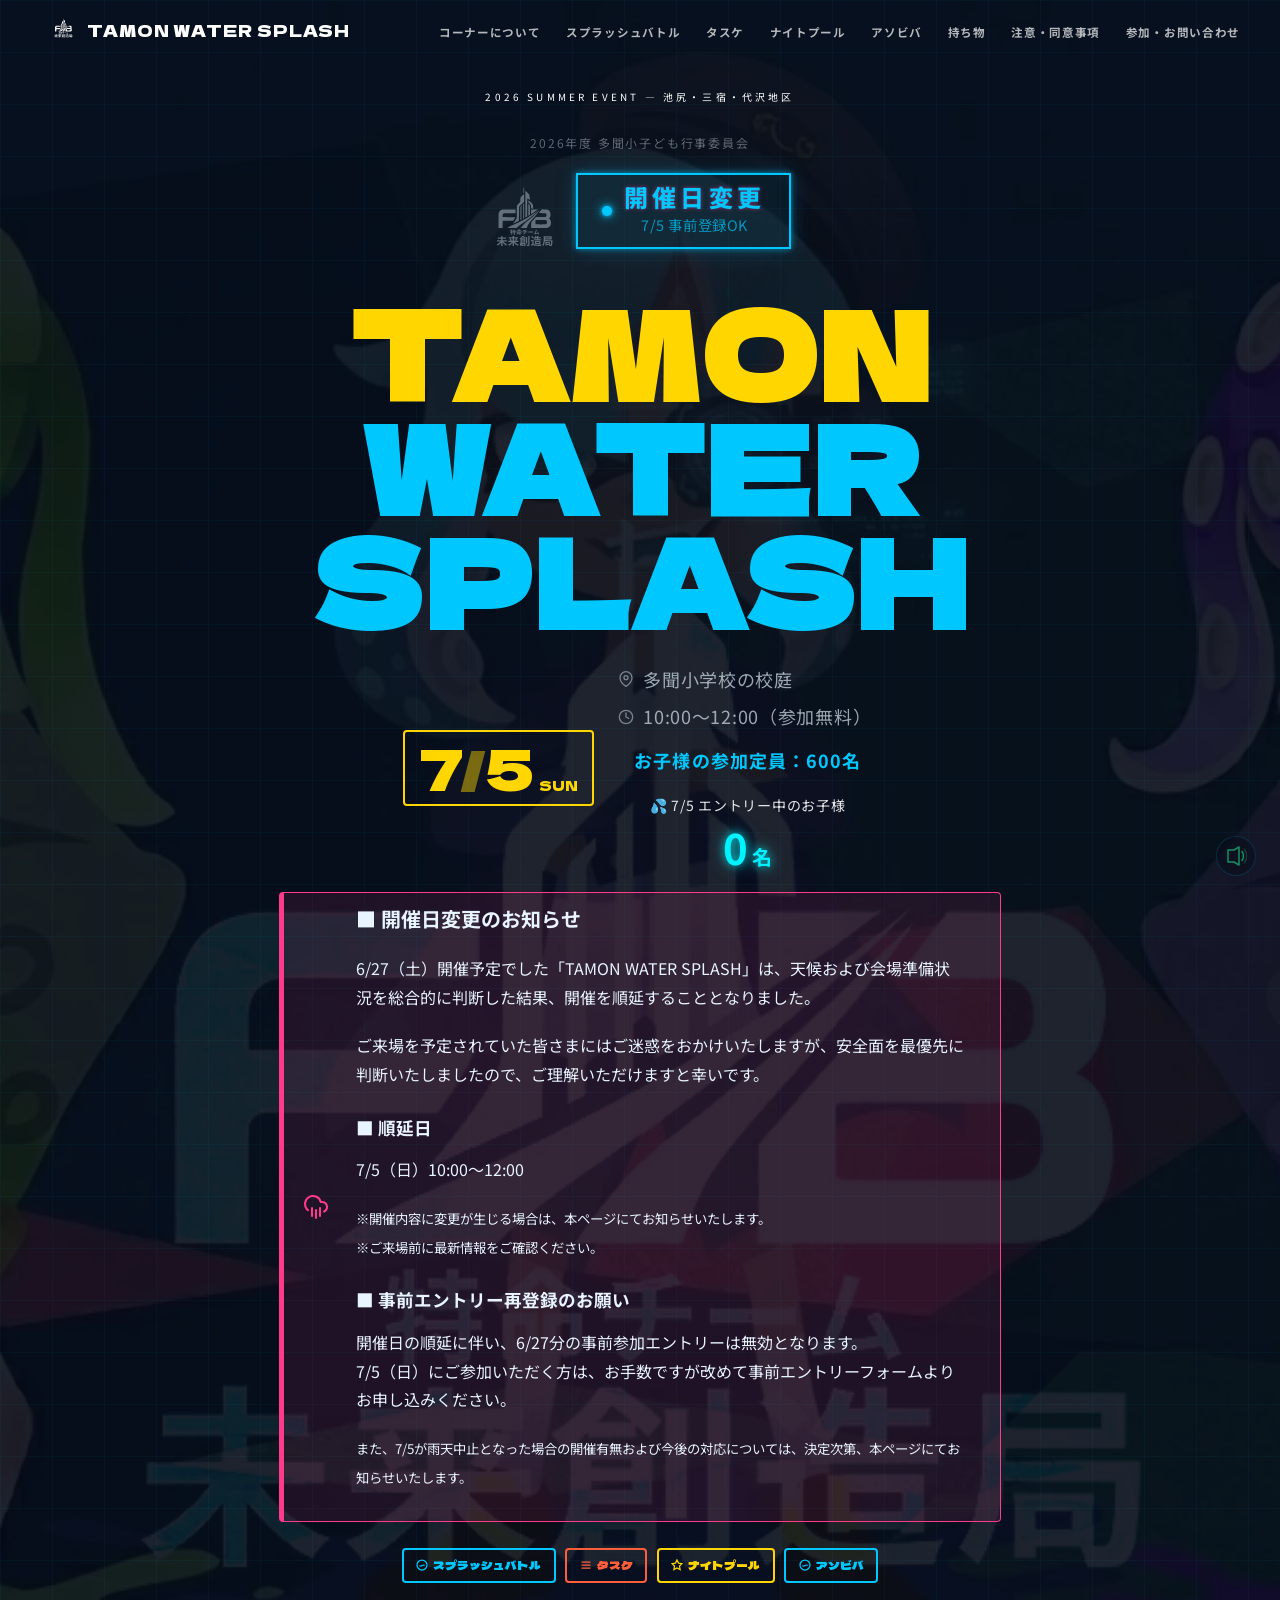
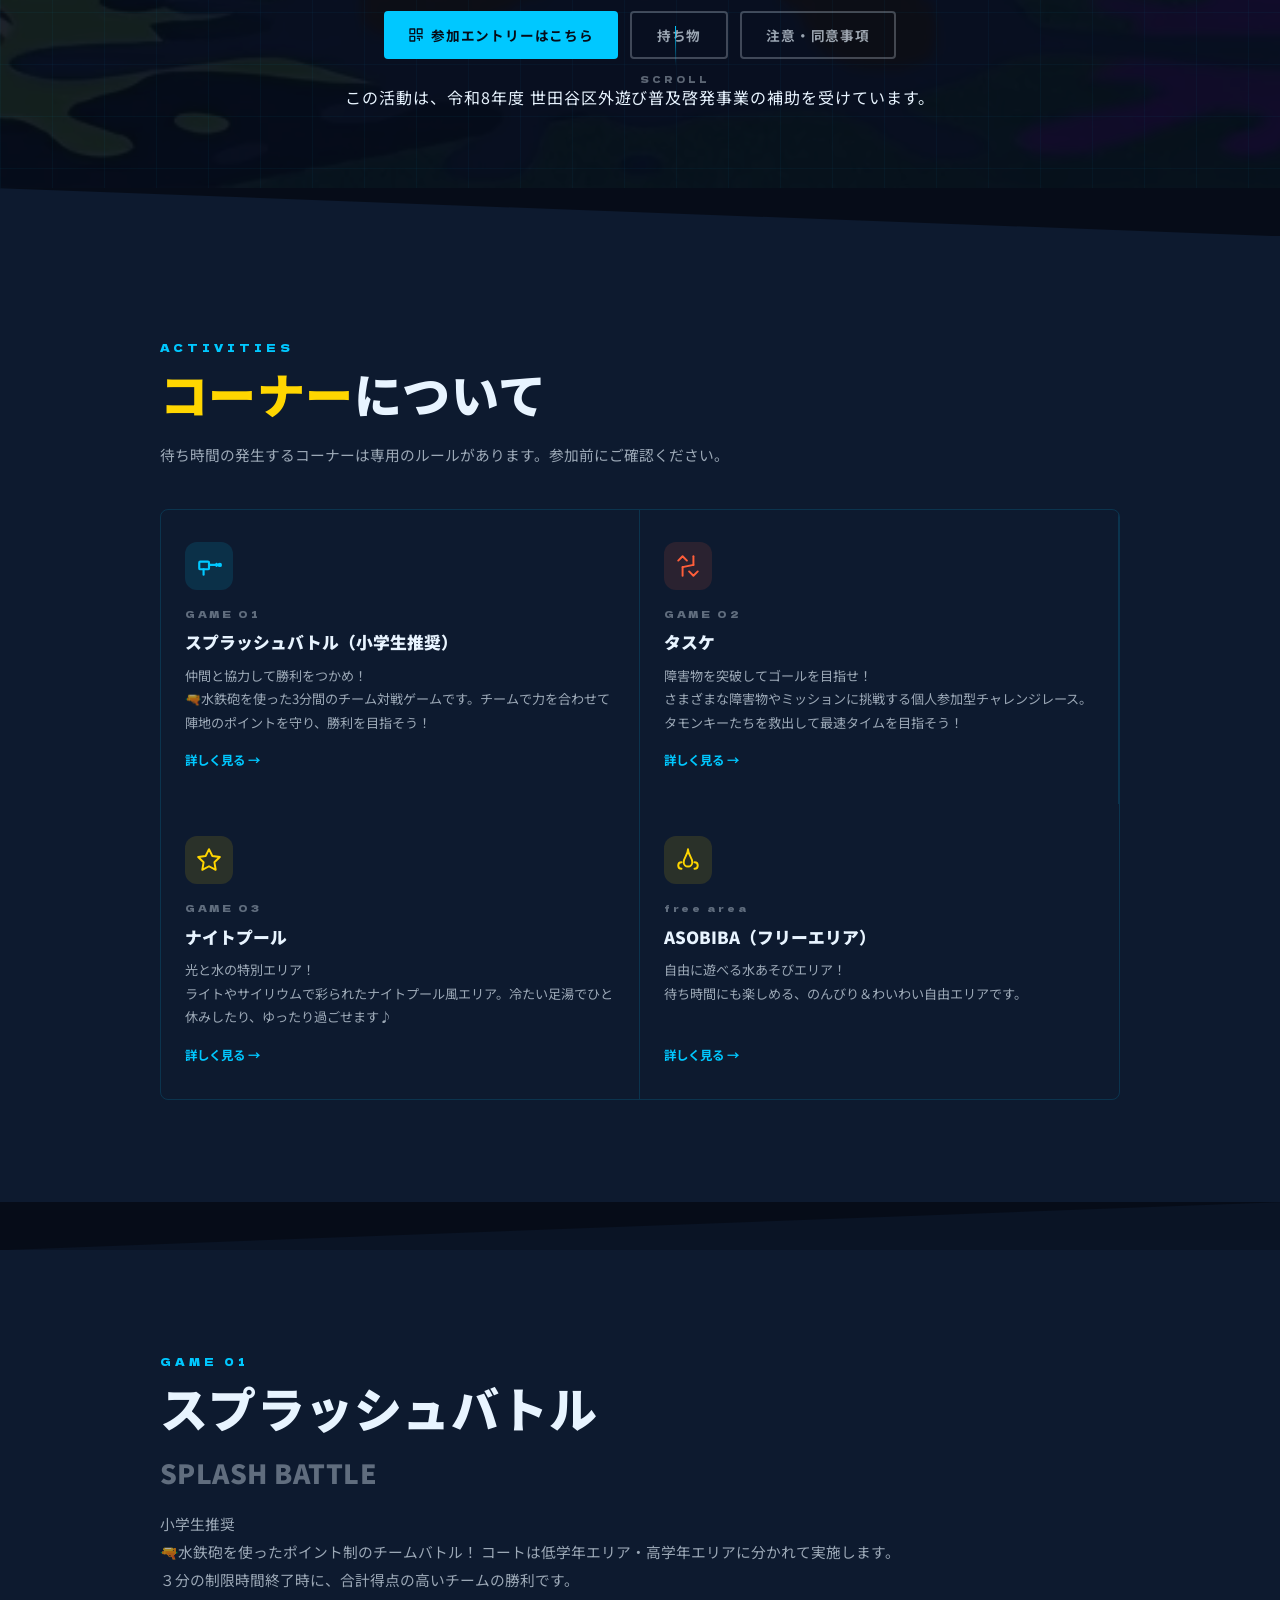
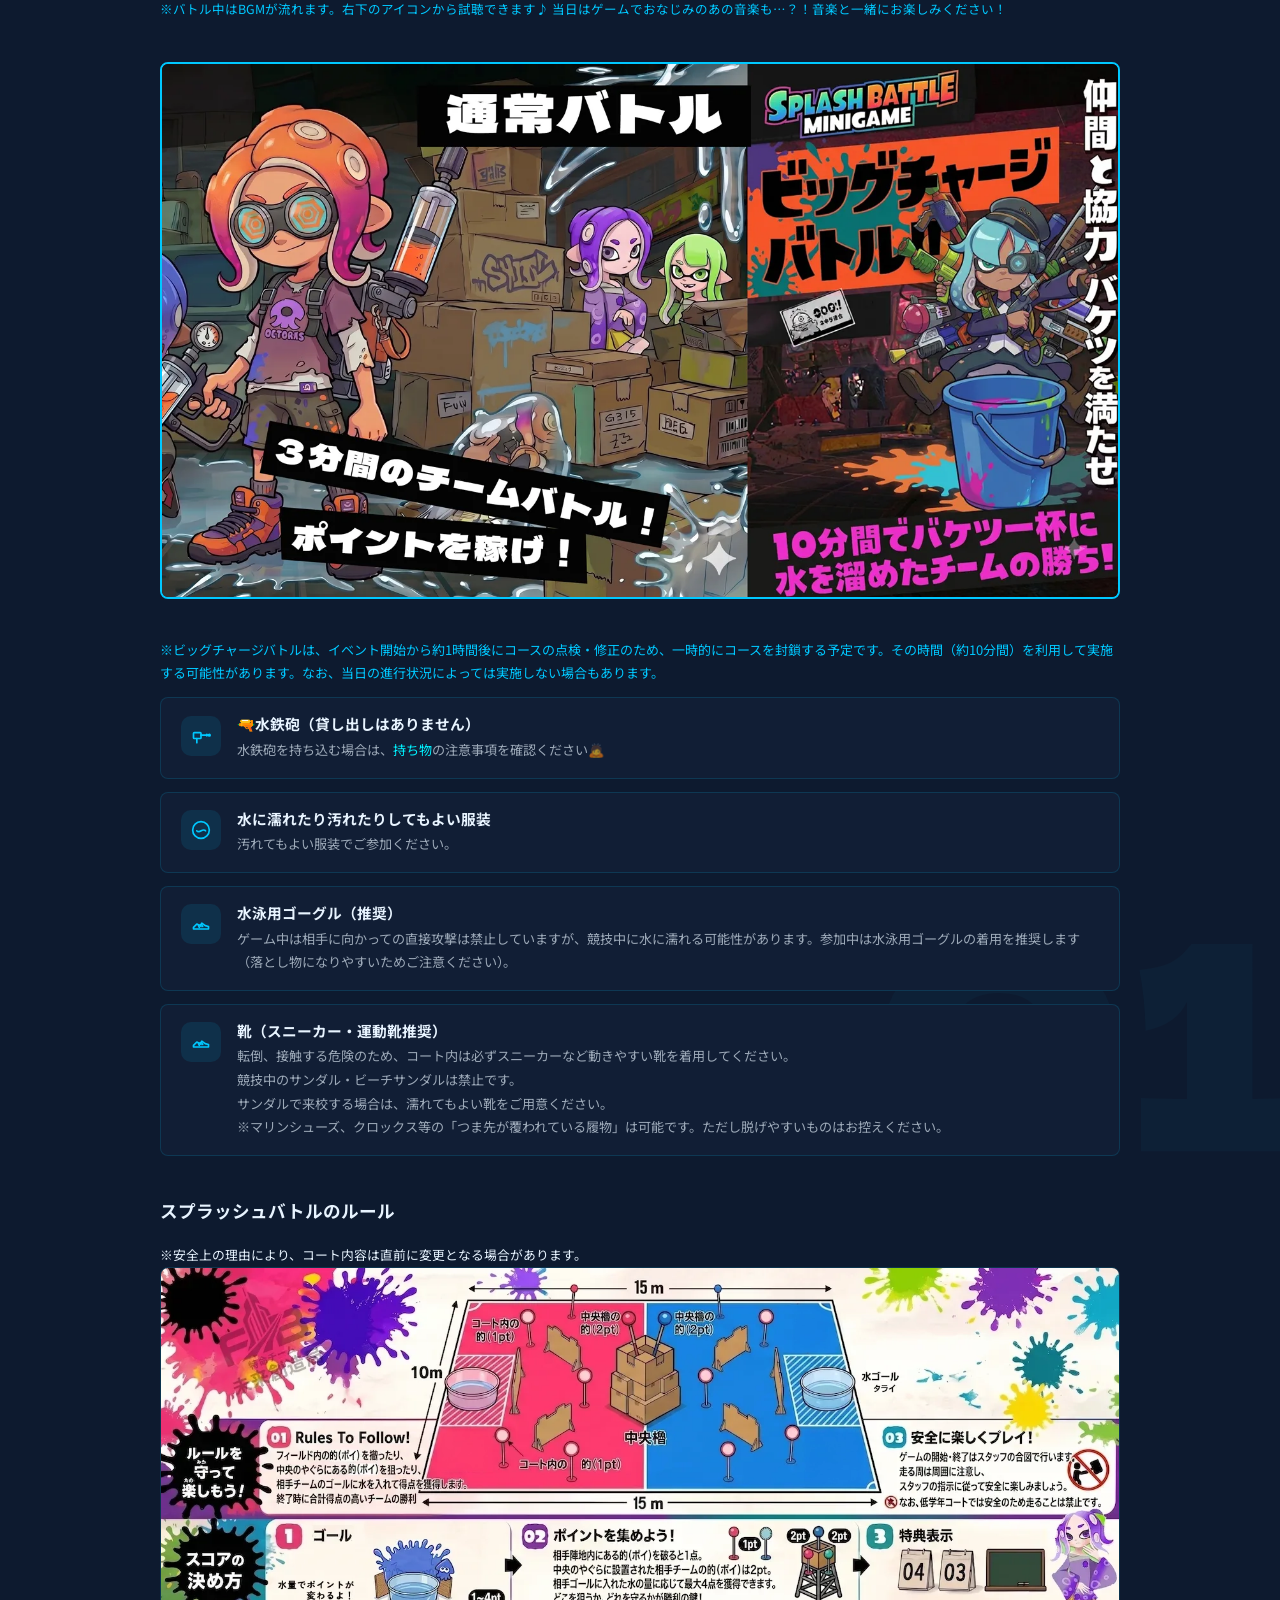
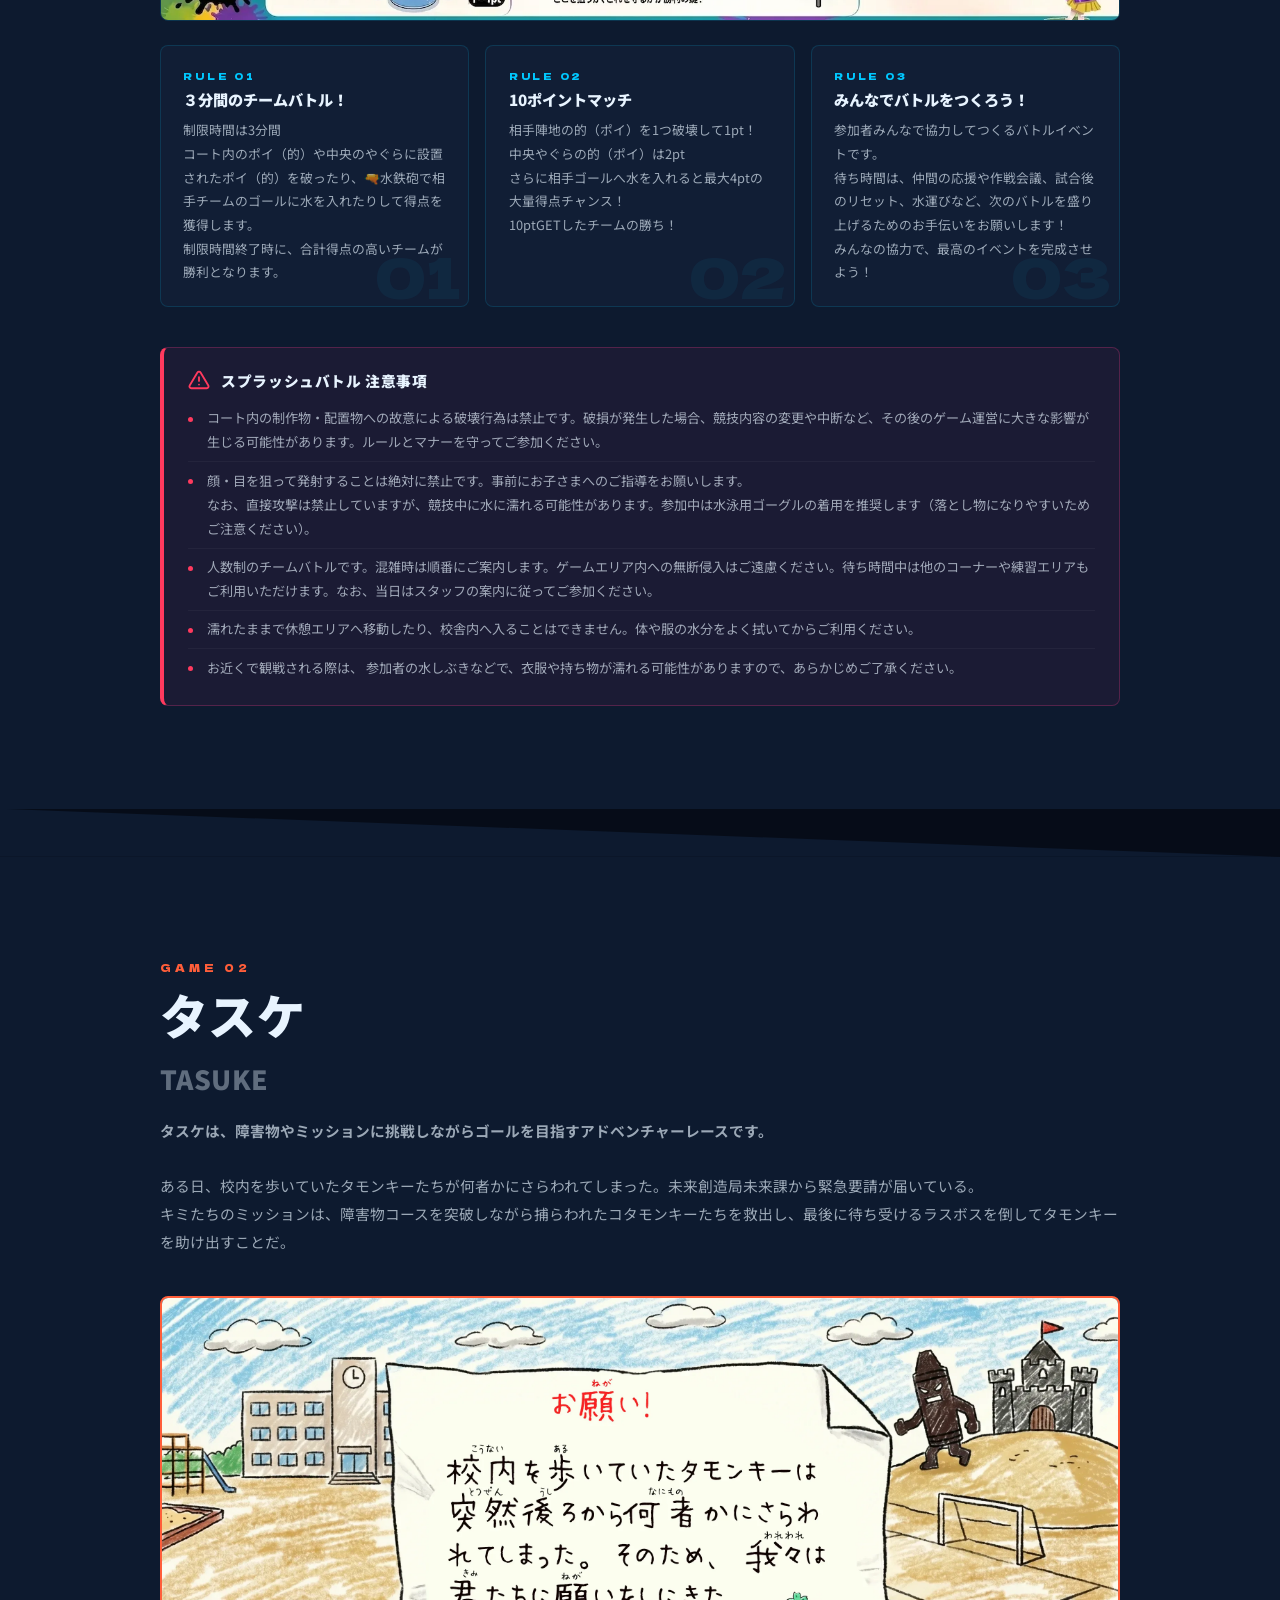
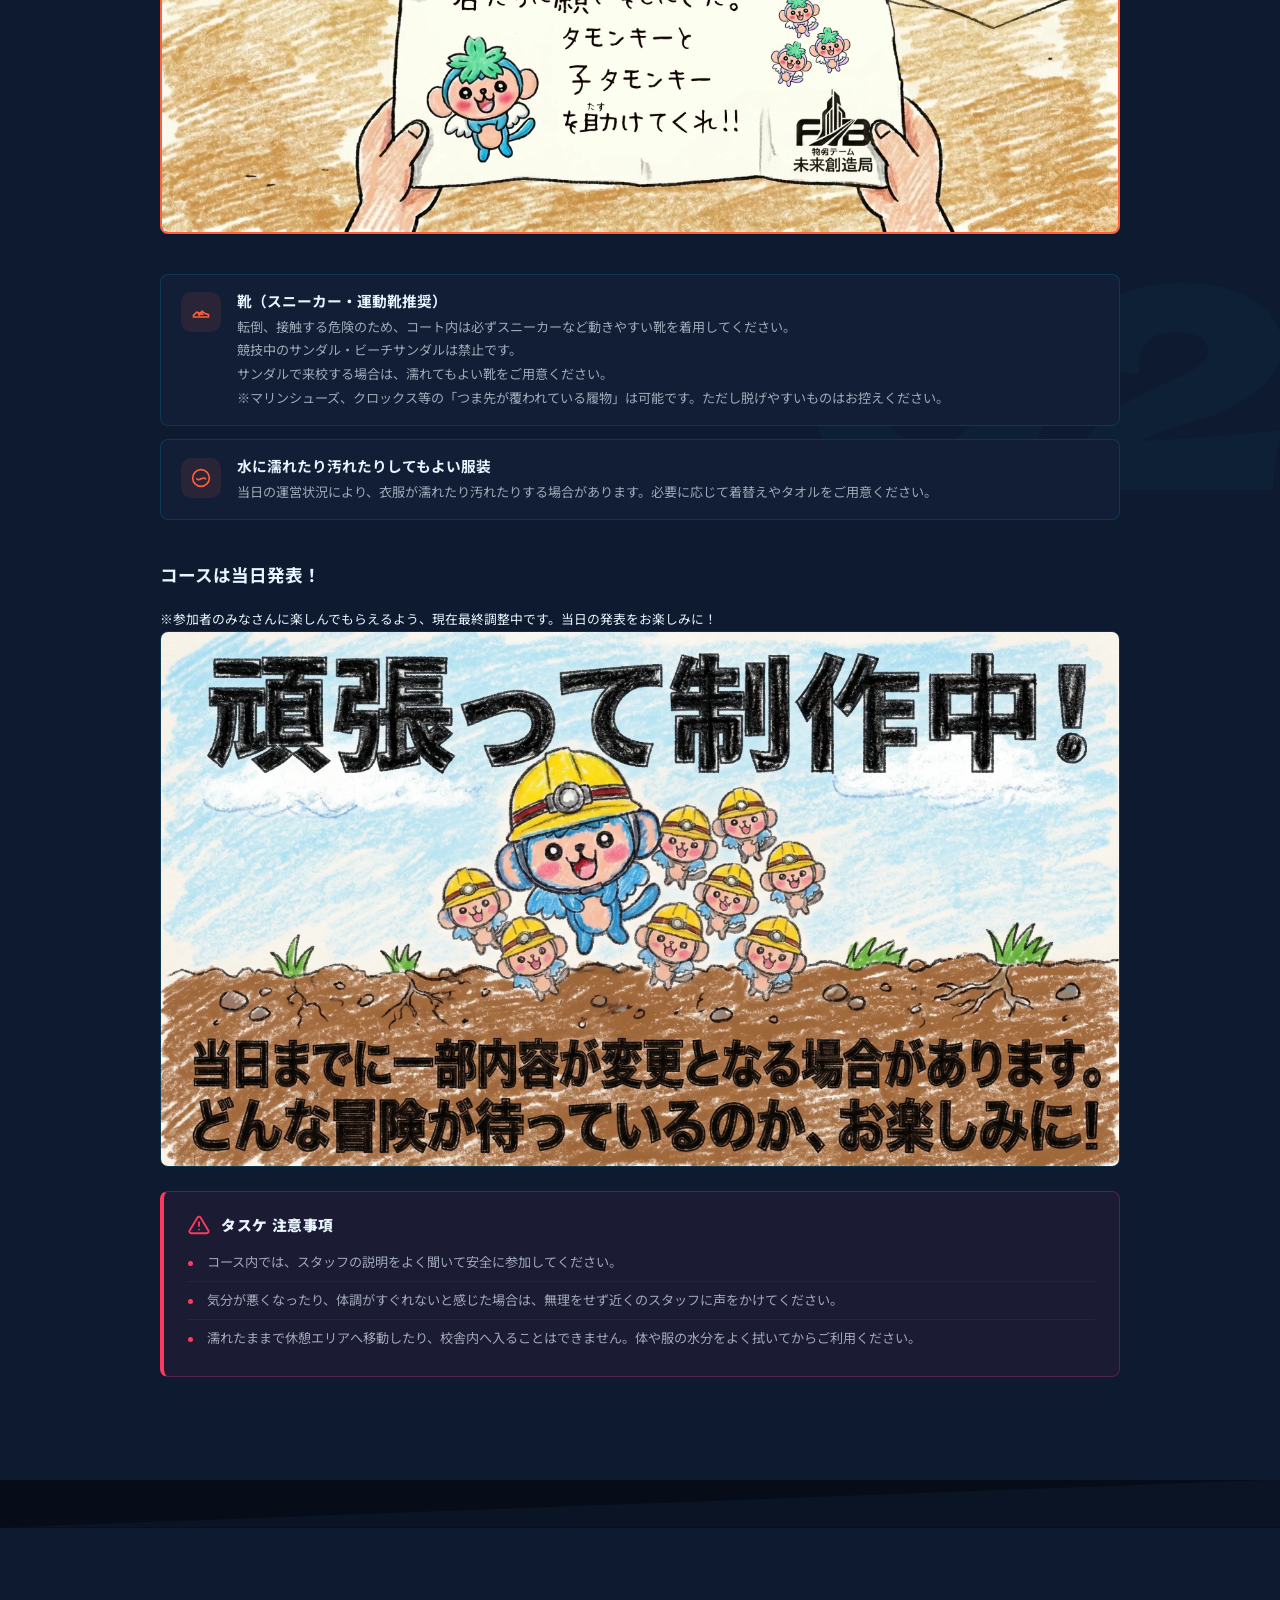
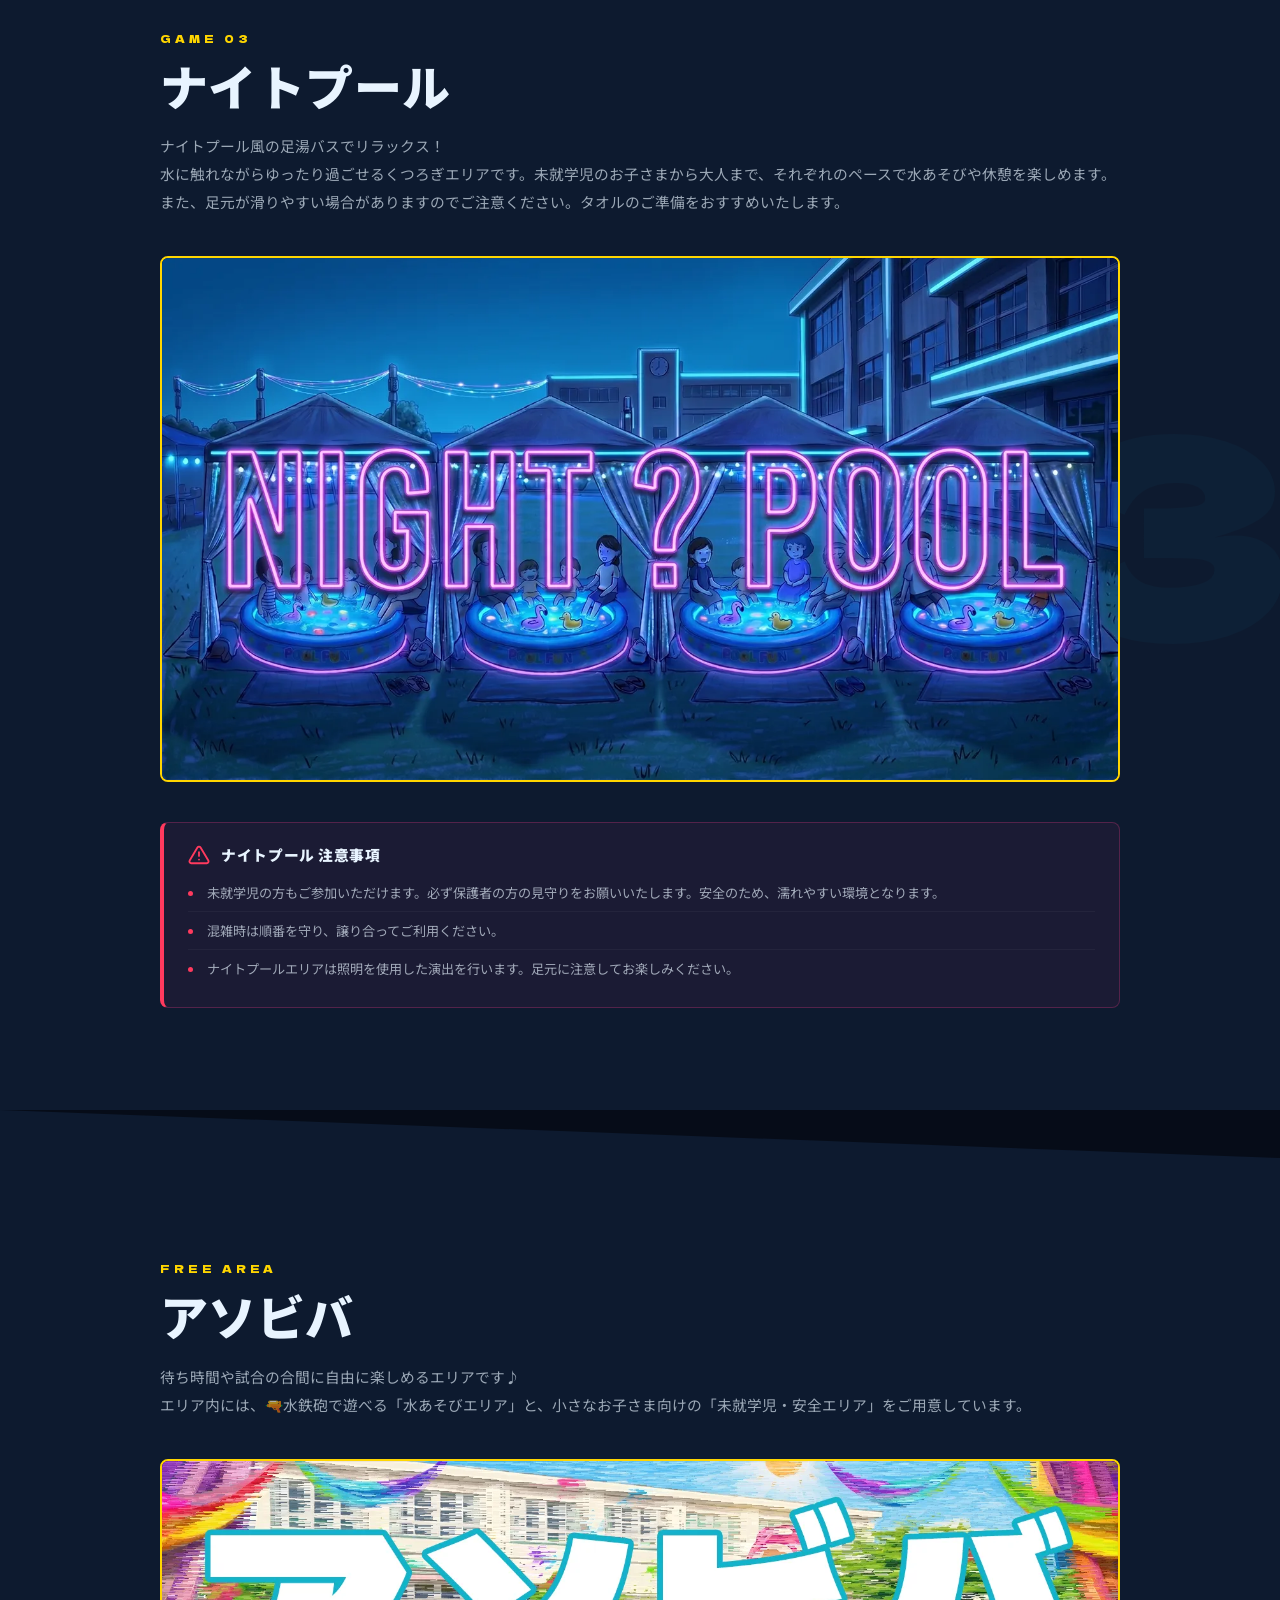
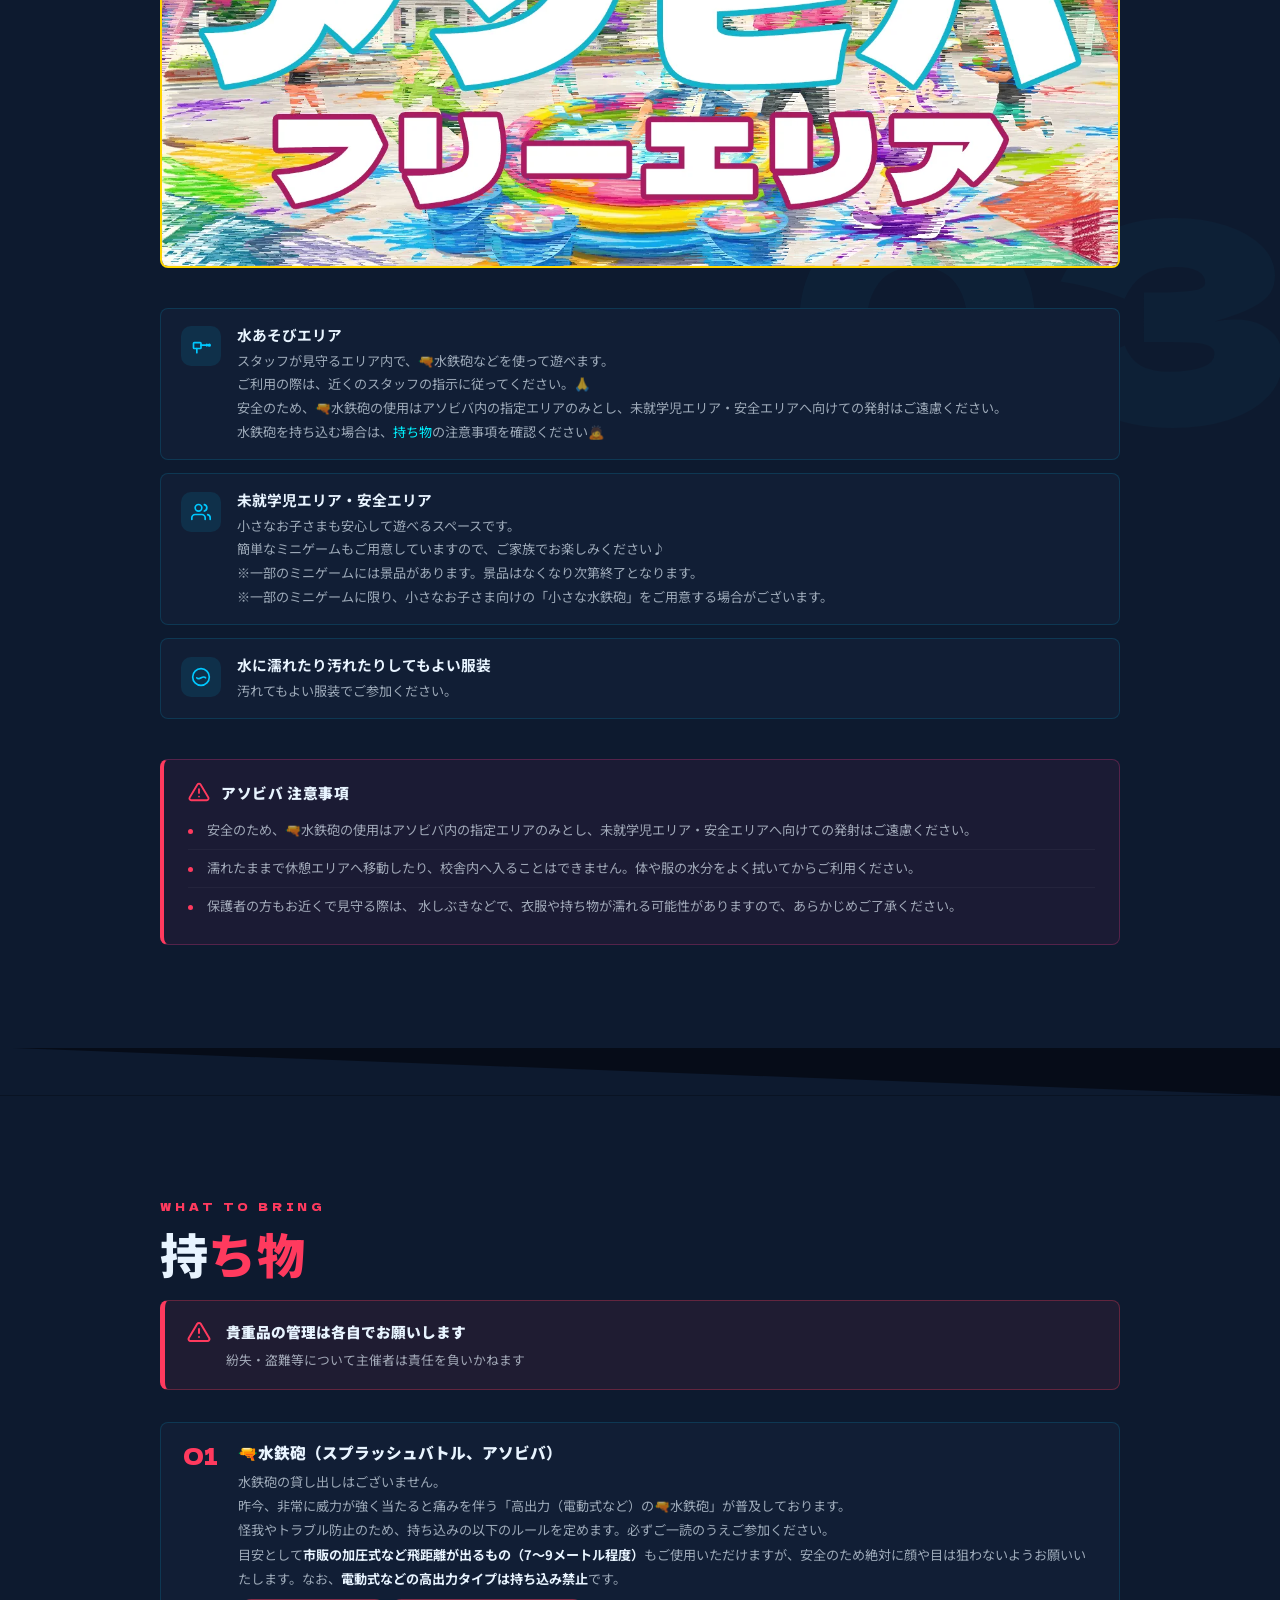
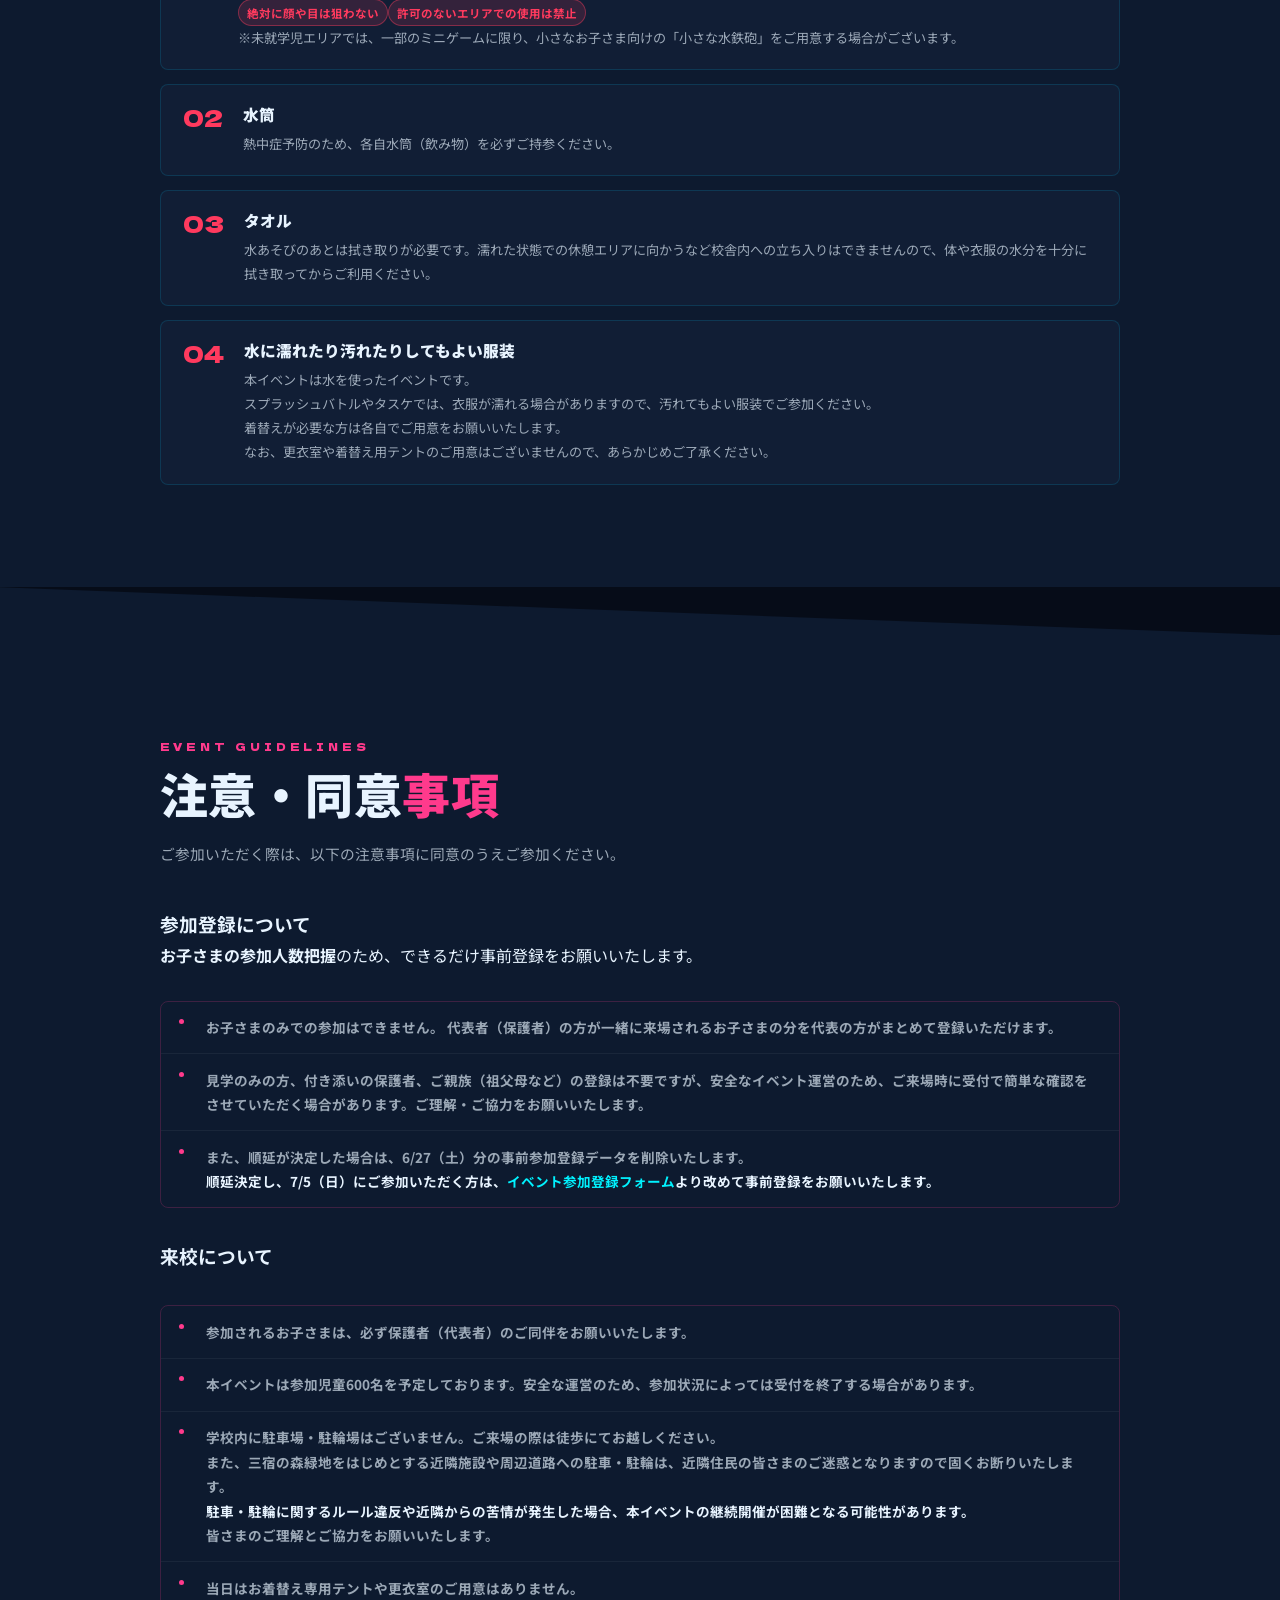
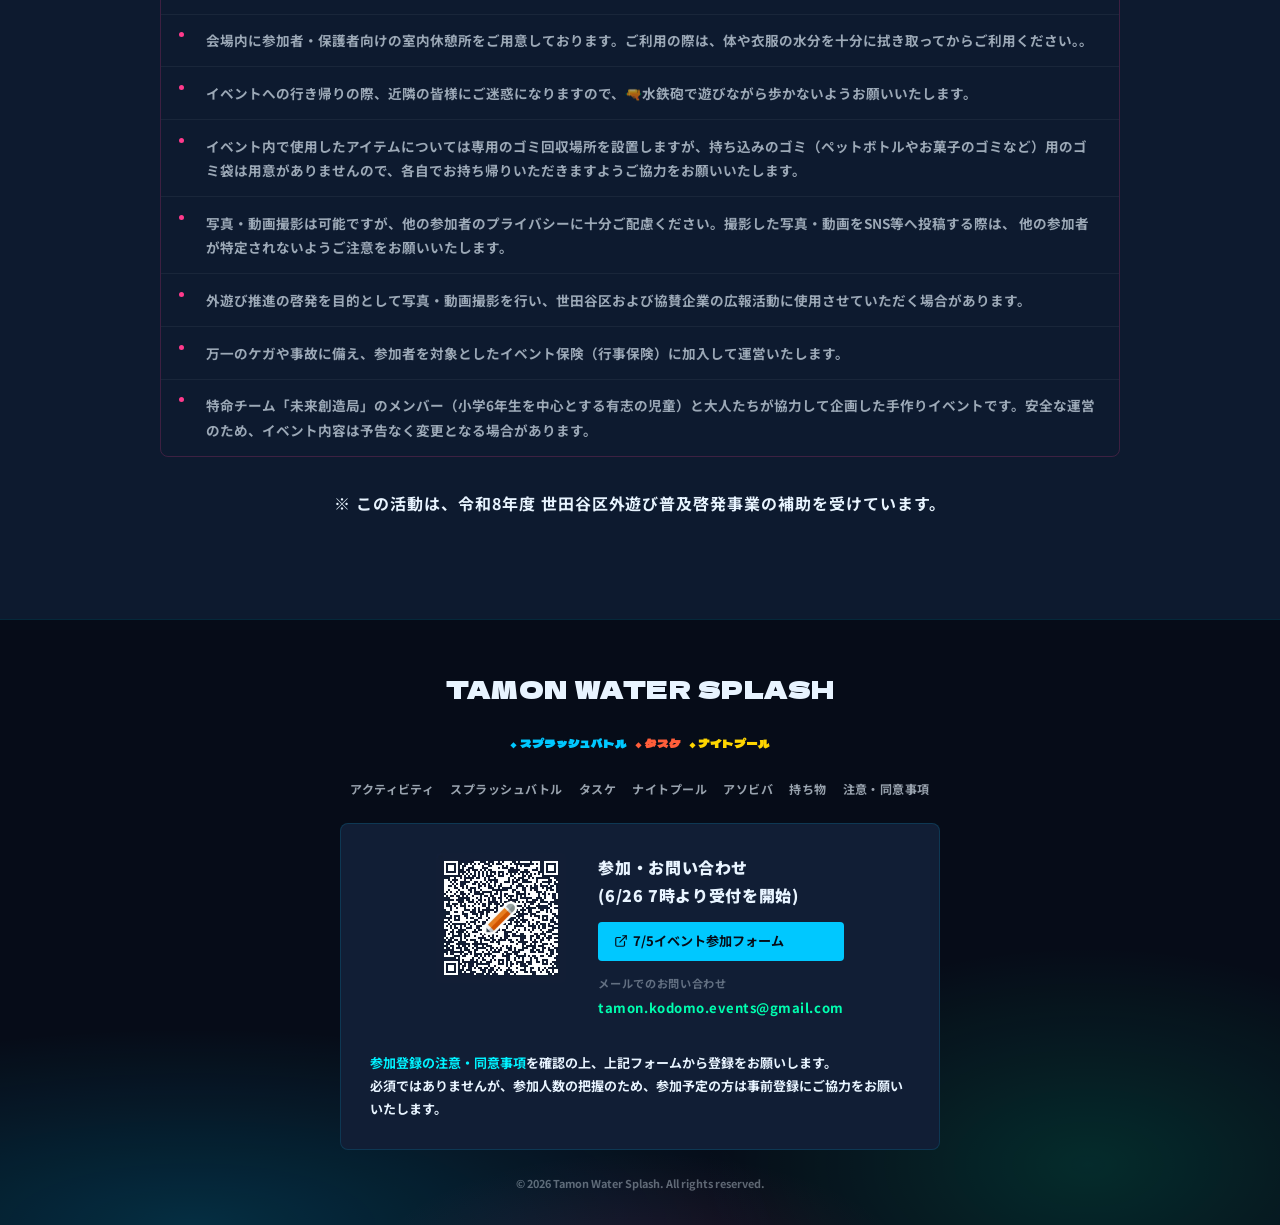
==== commit e6372276: "Add files via upload" ====
--- a/index.html
+++ b/index.html
@@ -809,8 +809,8 @@
         🔫水鉄砲を使ったポイント制のチームバトル！
         コートは低学年エリア・高学年エリアに分かれて実施します。<br>
         ３分の制限時間終了時に、合計得点の高いチームの勝利です。<br>
-        <span style="font-size:0.85em;">※バトル中はBGMが再生されます。右下のアイコンをクリックすると、曲の一部が聴けます。
-          お子さまも音楽と一緒に楽しく参加できます♪</span>
+        <span style="color:var(--c-splash);
+          font-size:0.85em;">※バトル中はBGMが流れます。右下のアイコンから試聴できます♪ 当日はゲームでおなじみのあの音楽も…？！音楽と一緒にお楽しみください！</span>
       </p>
 
       <div class=" media-slot reveal" style="--accent: var(--c-splash);" role="img" aria-label="スプラッシュバトル イベント画像">
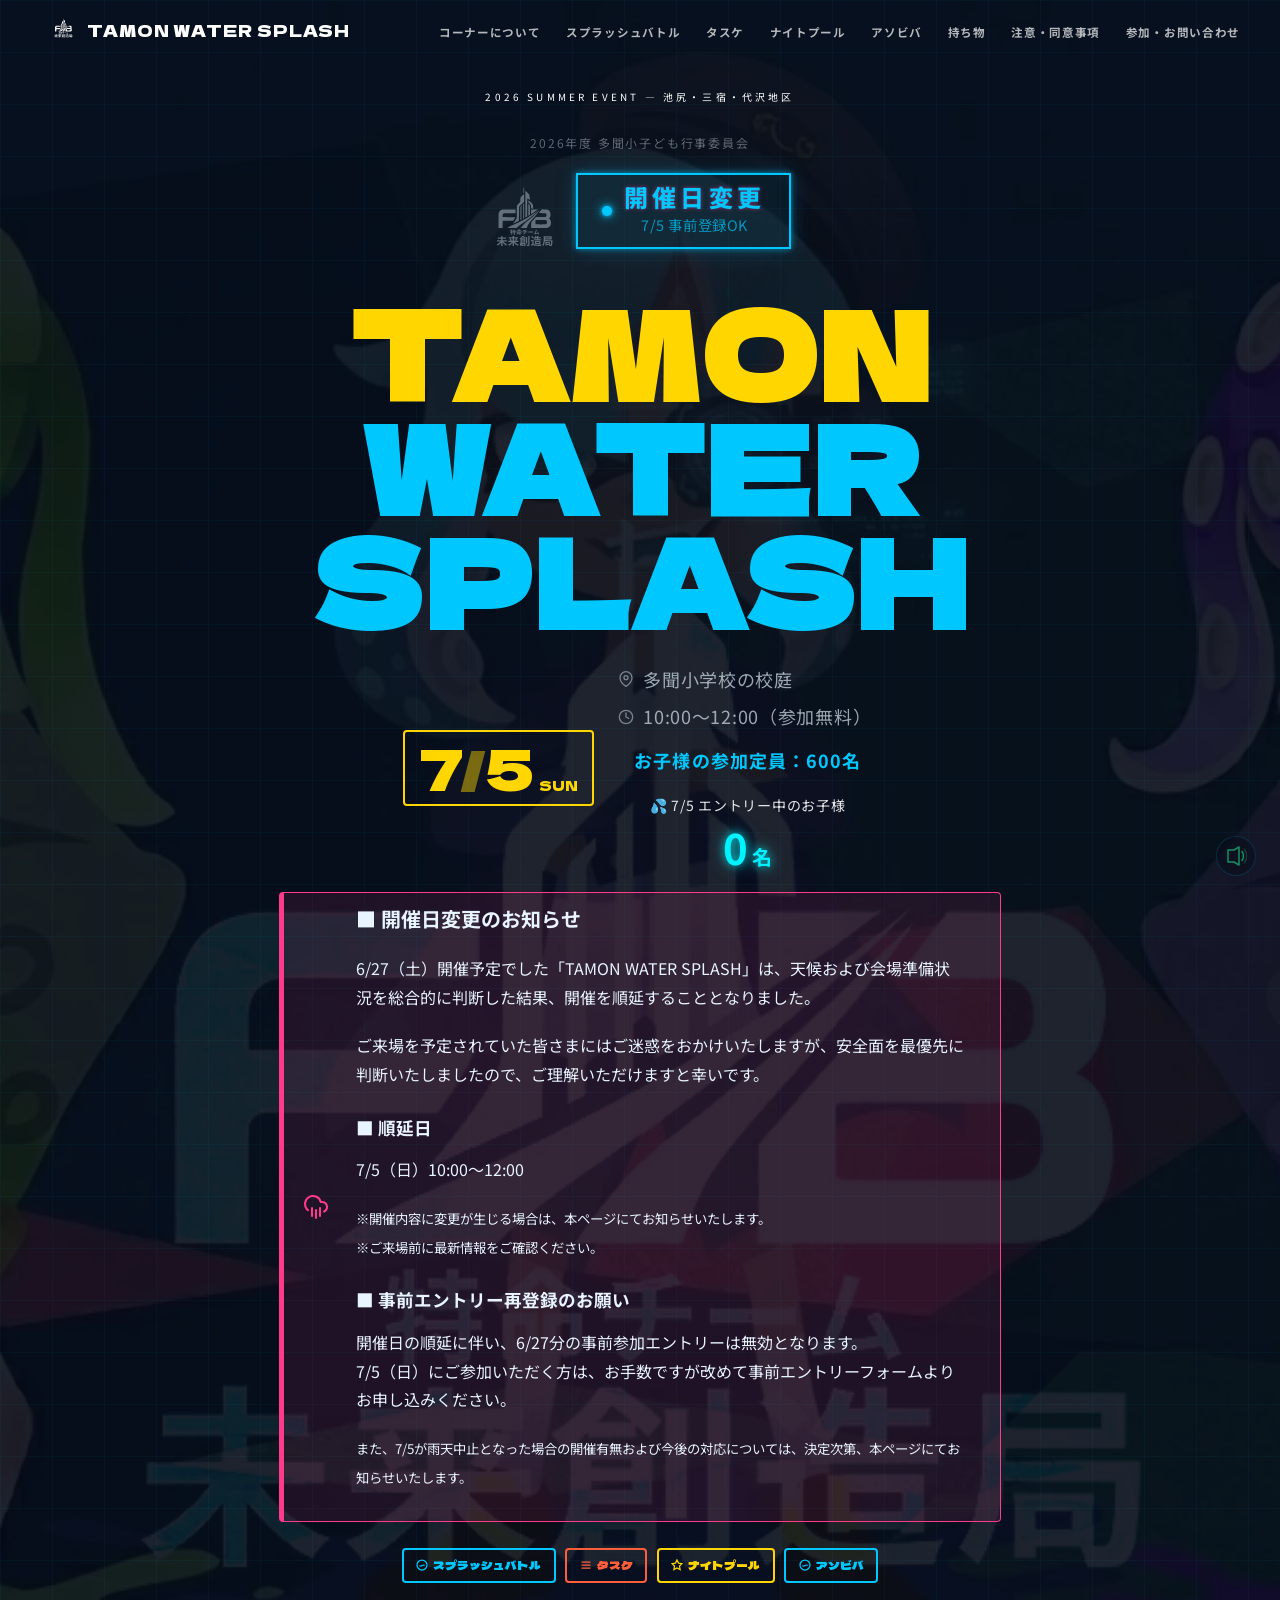
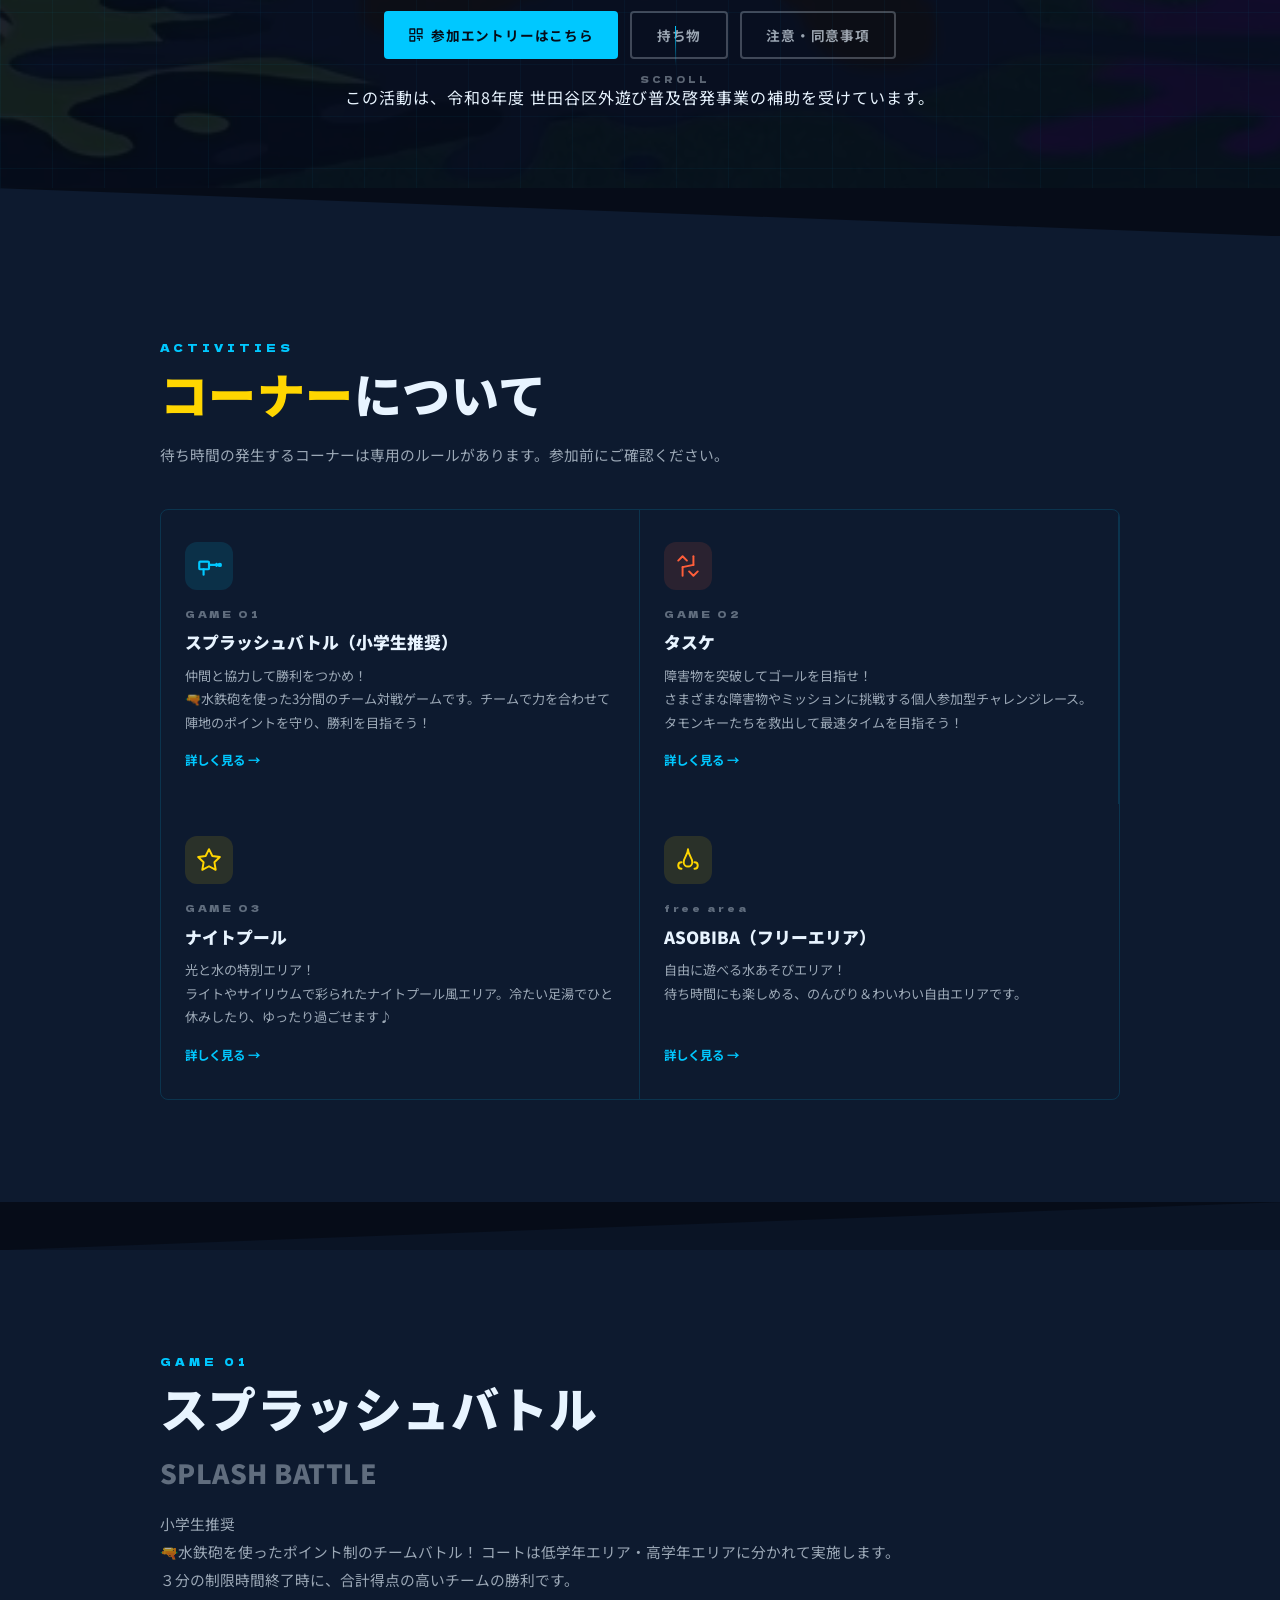
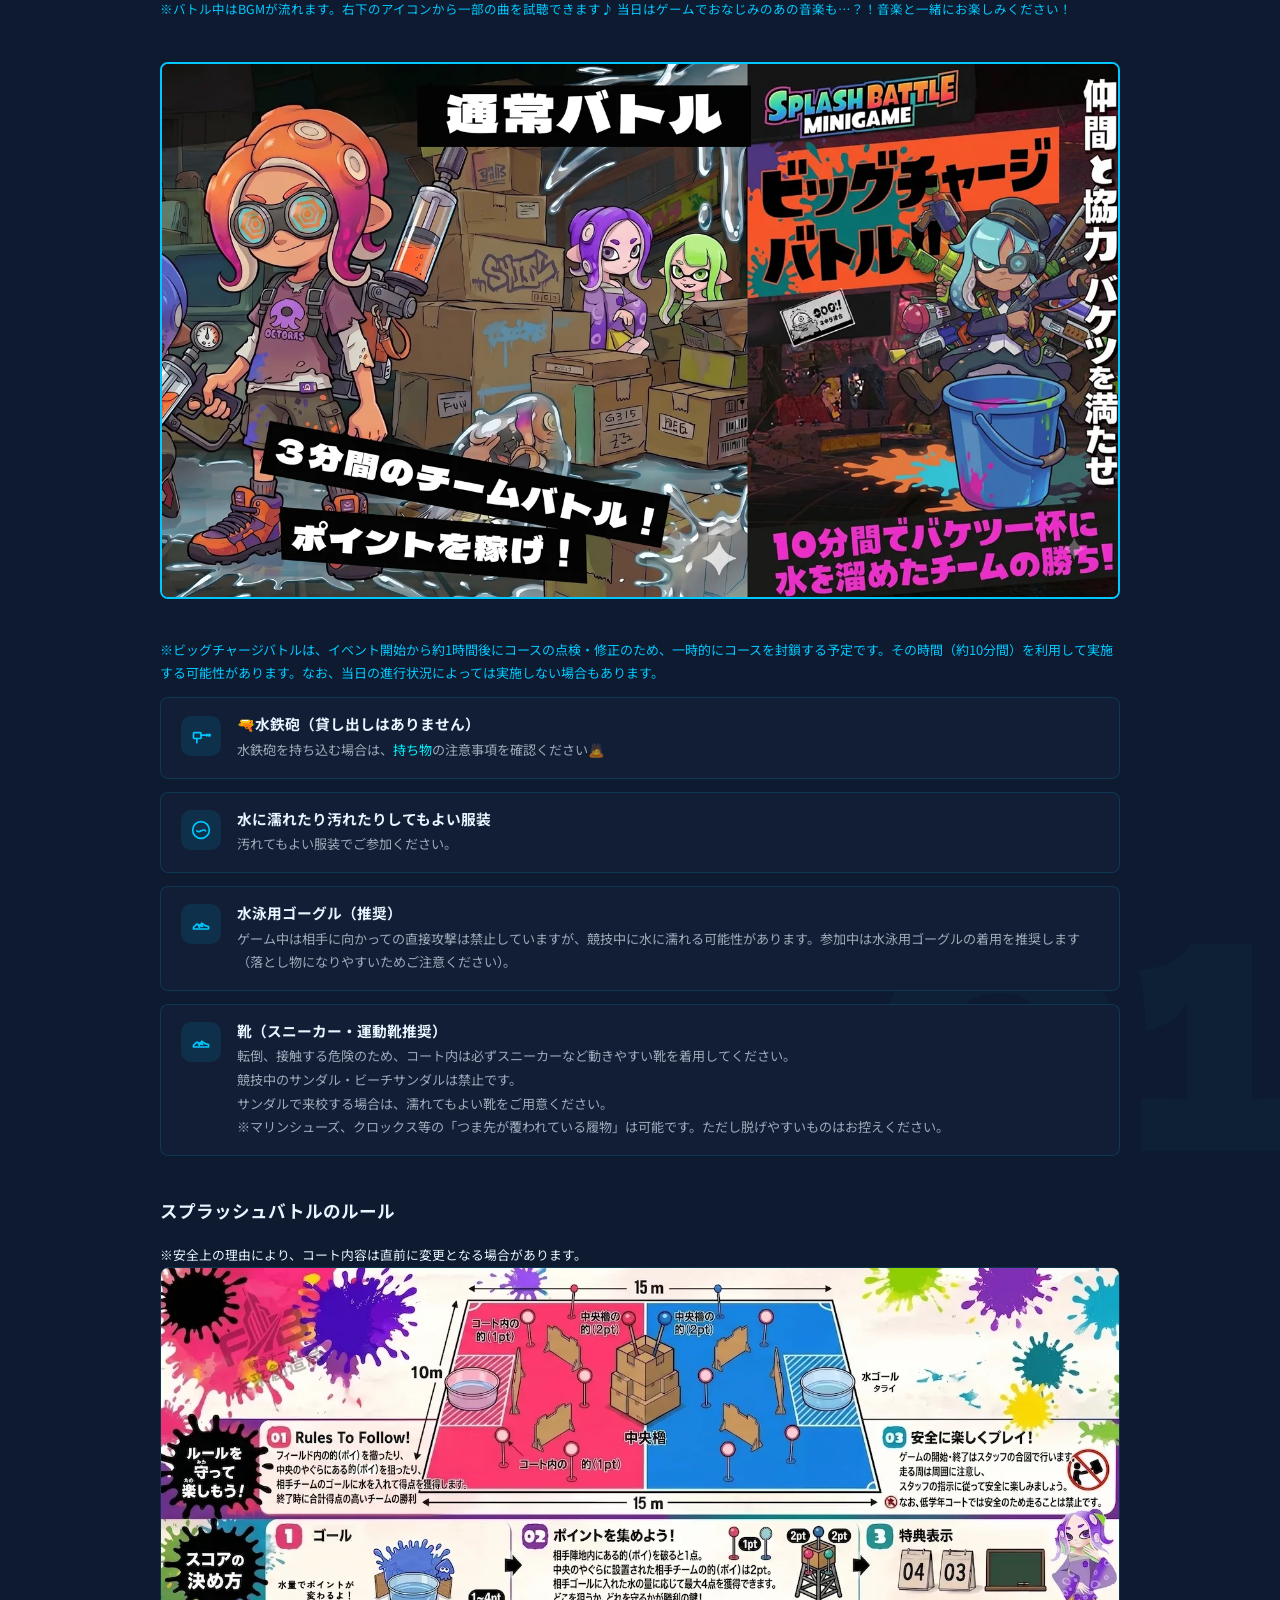
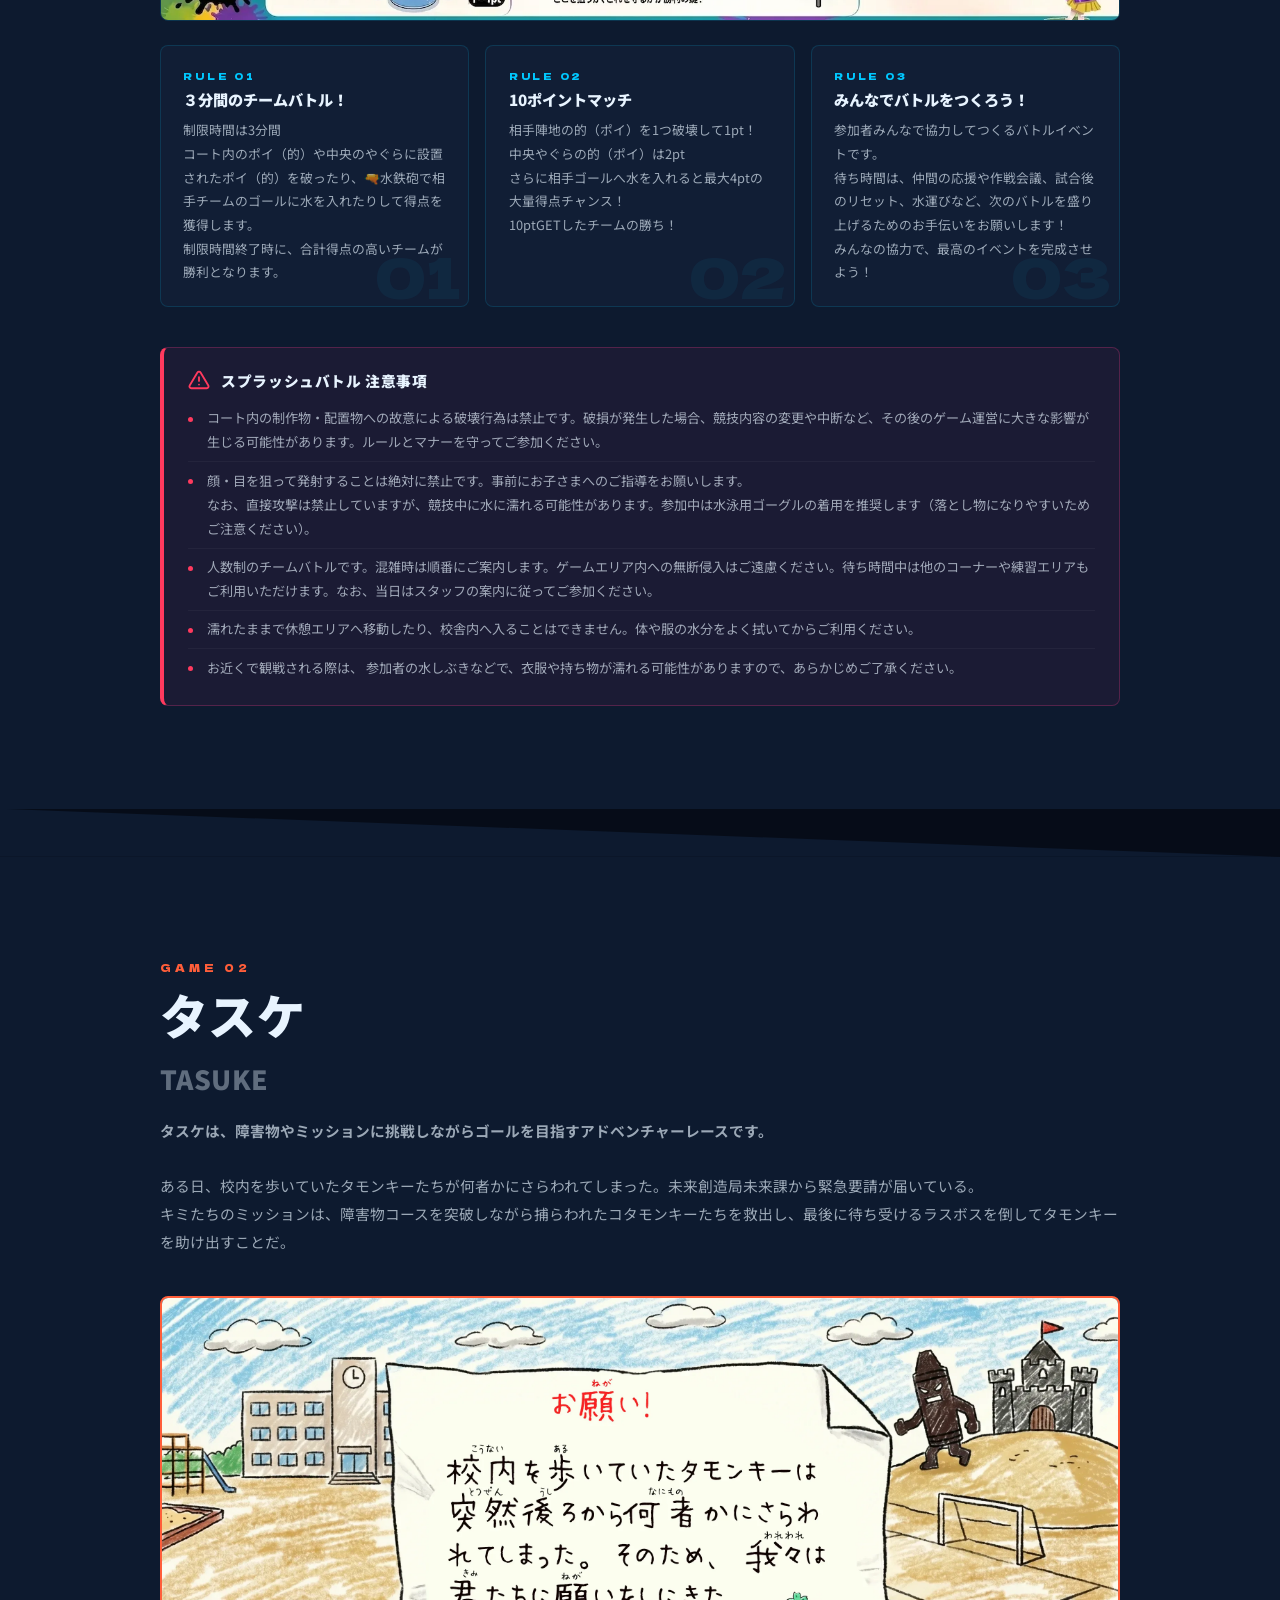
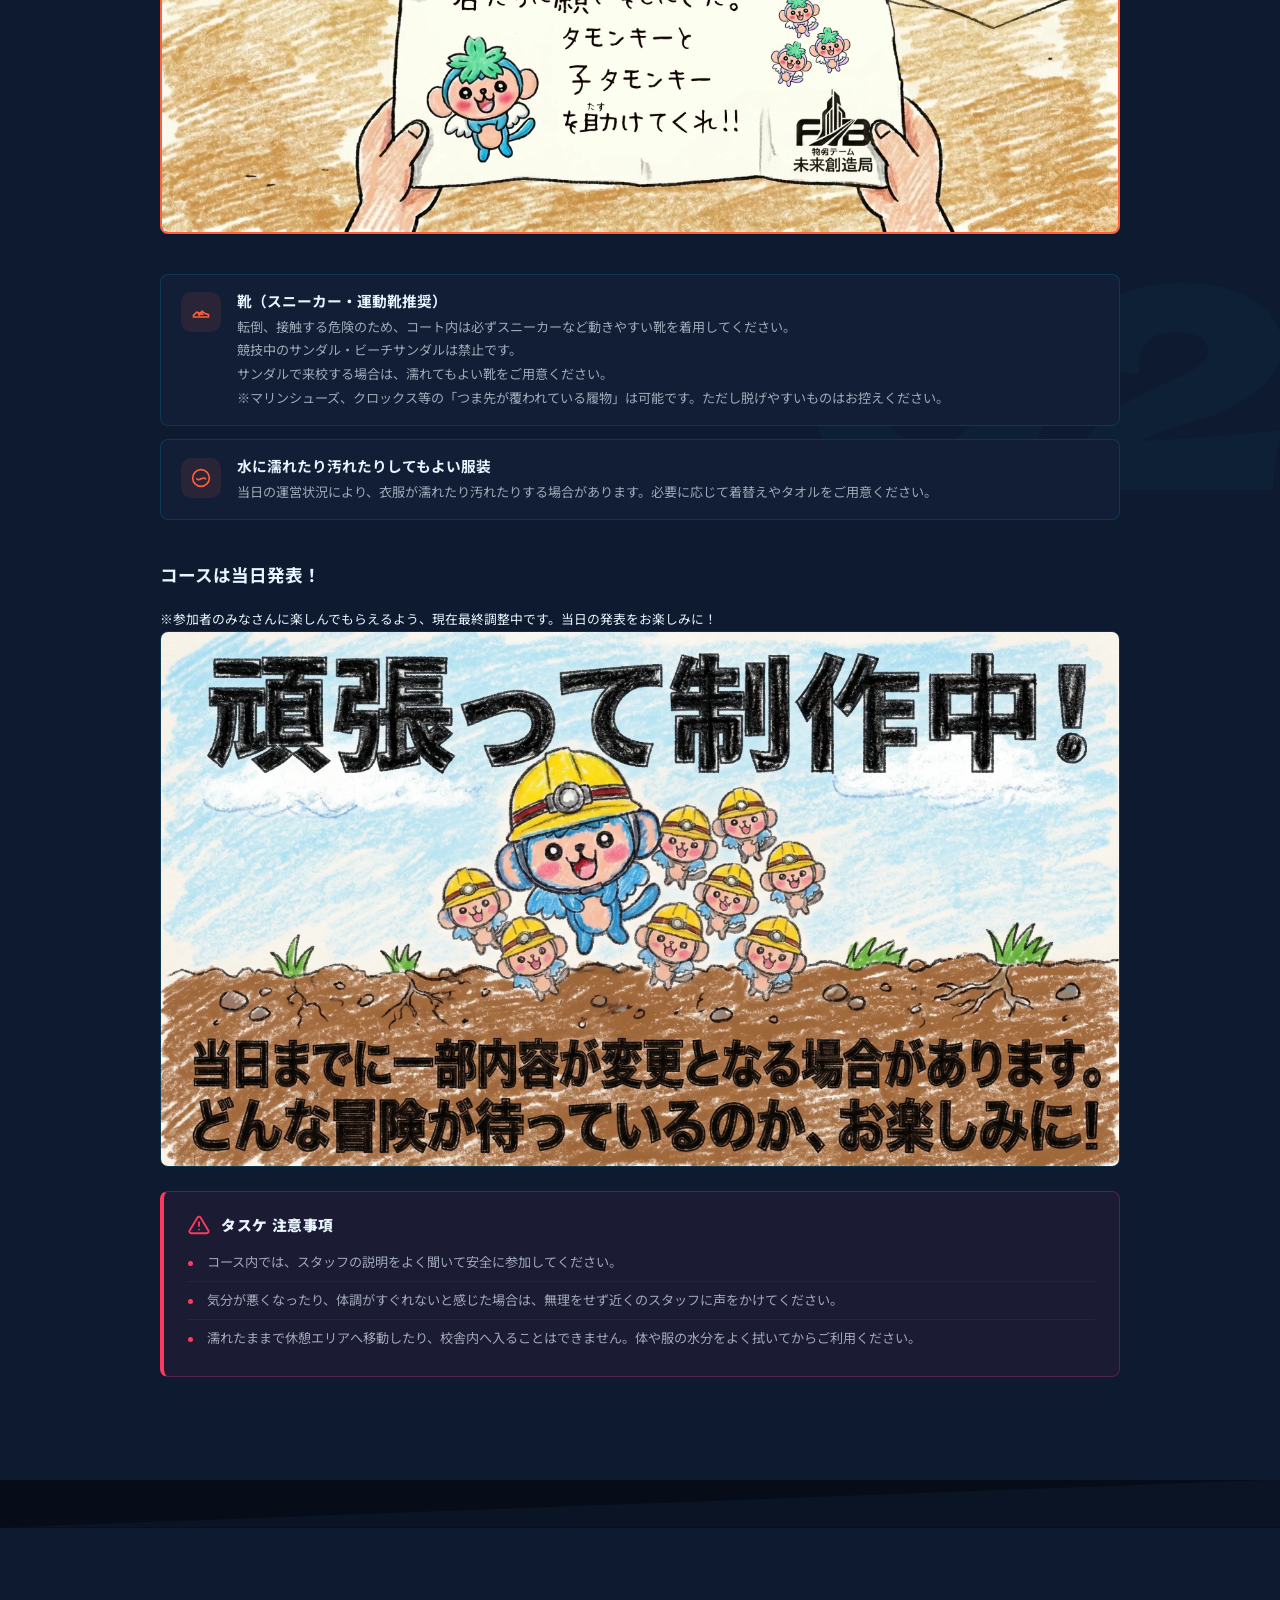
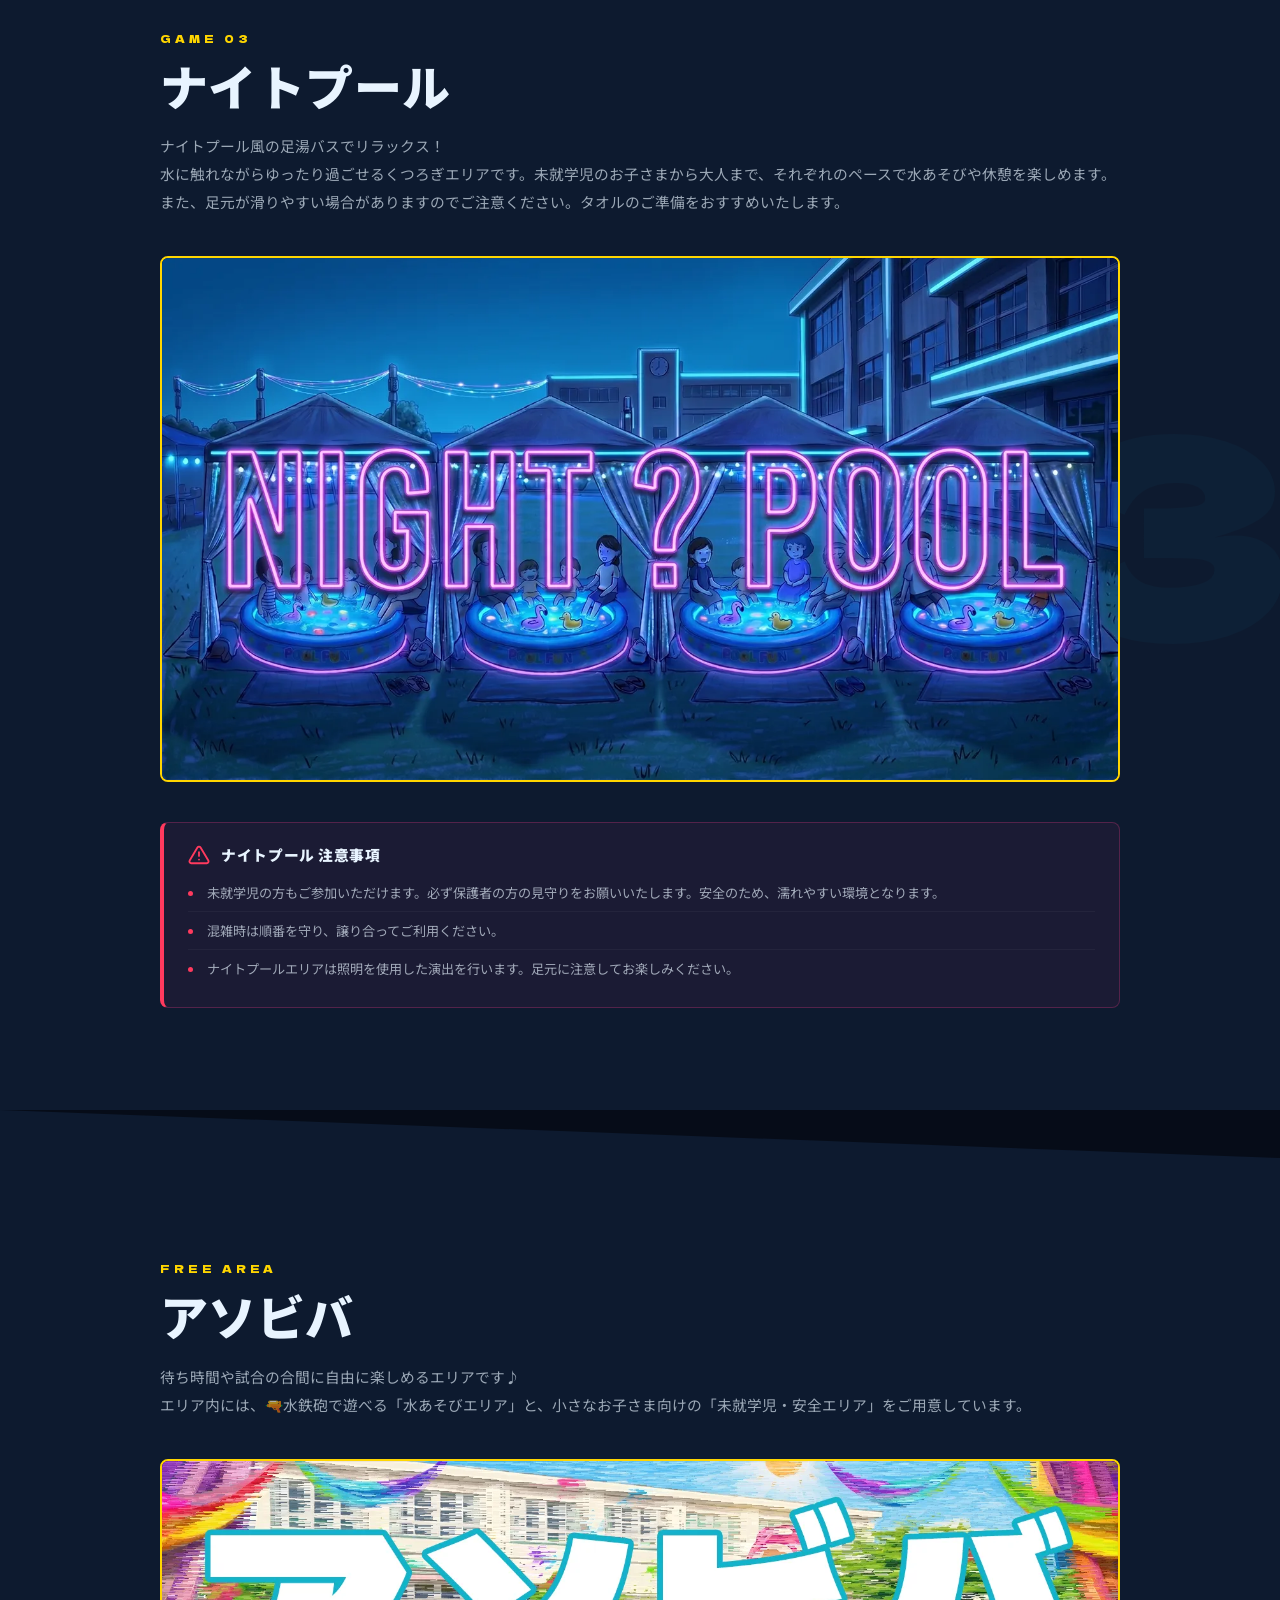
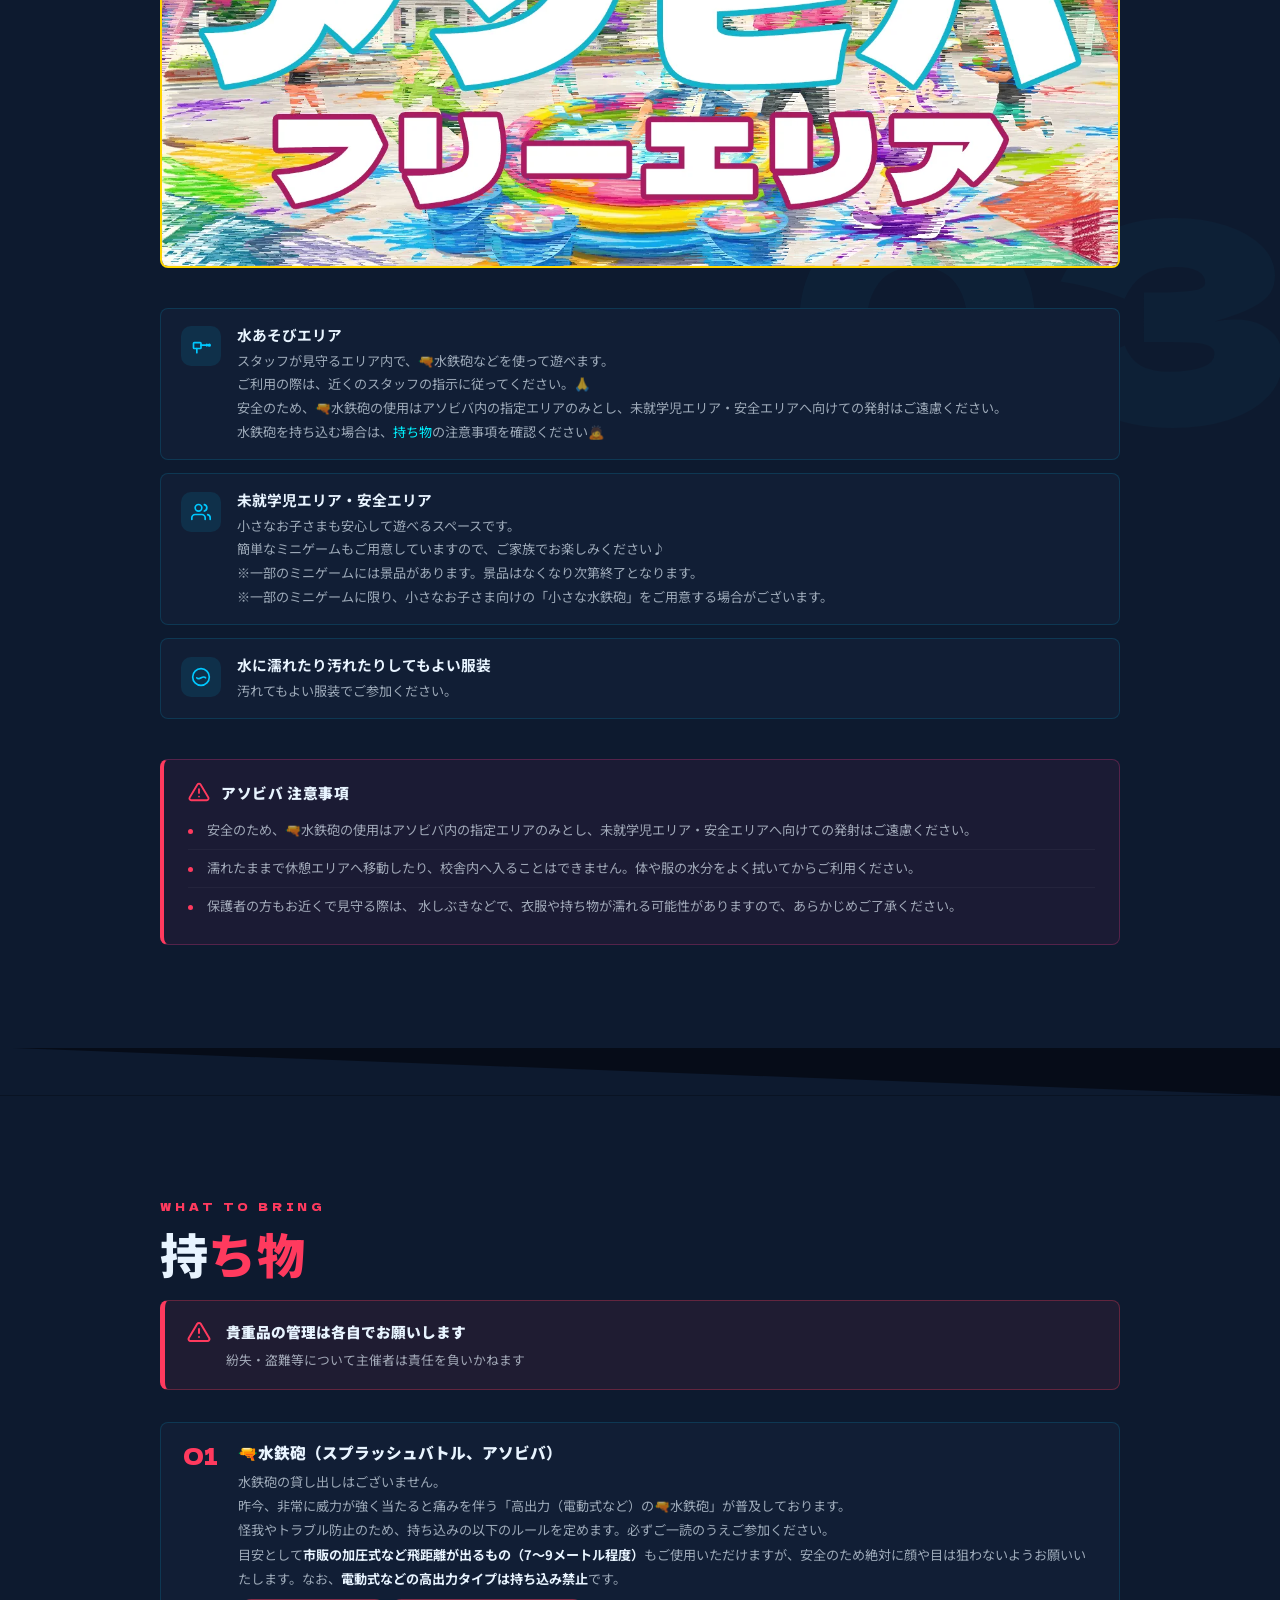
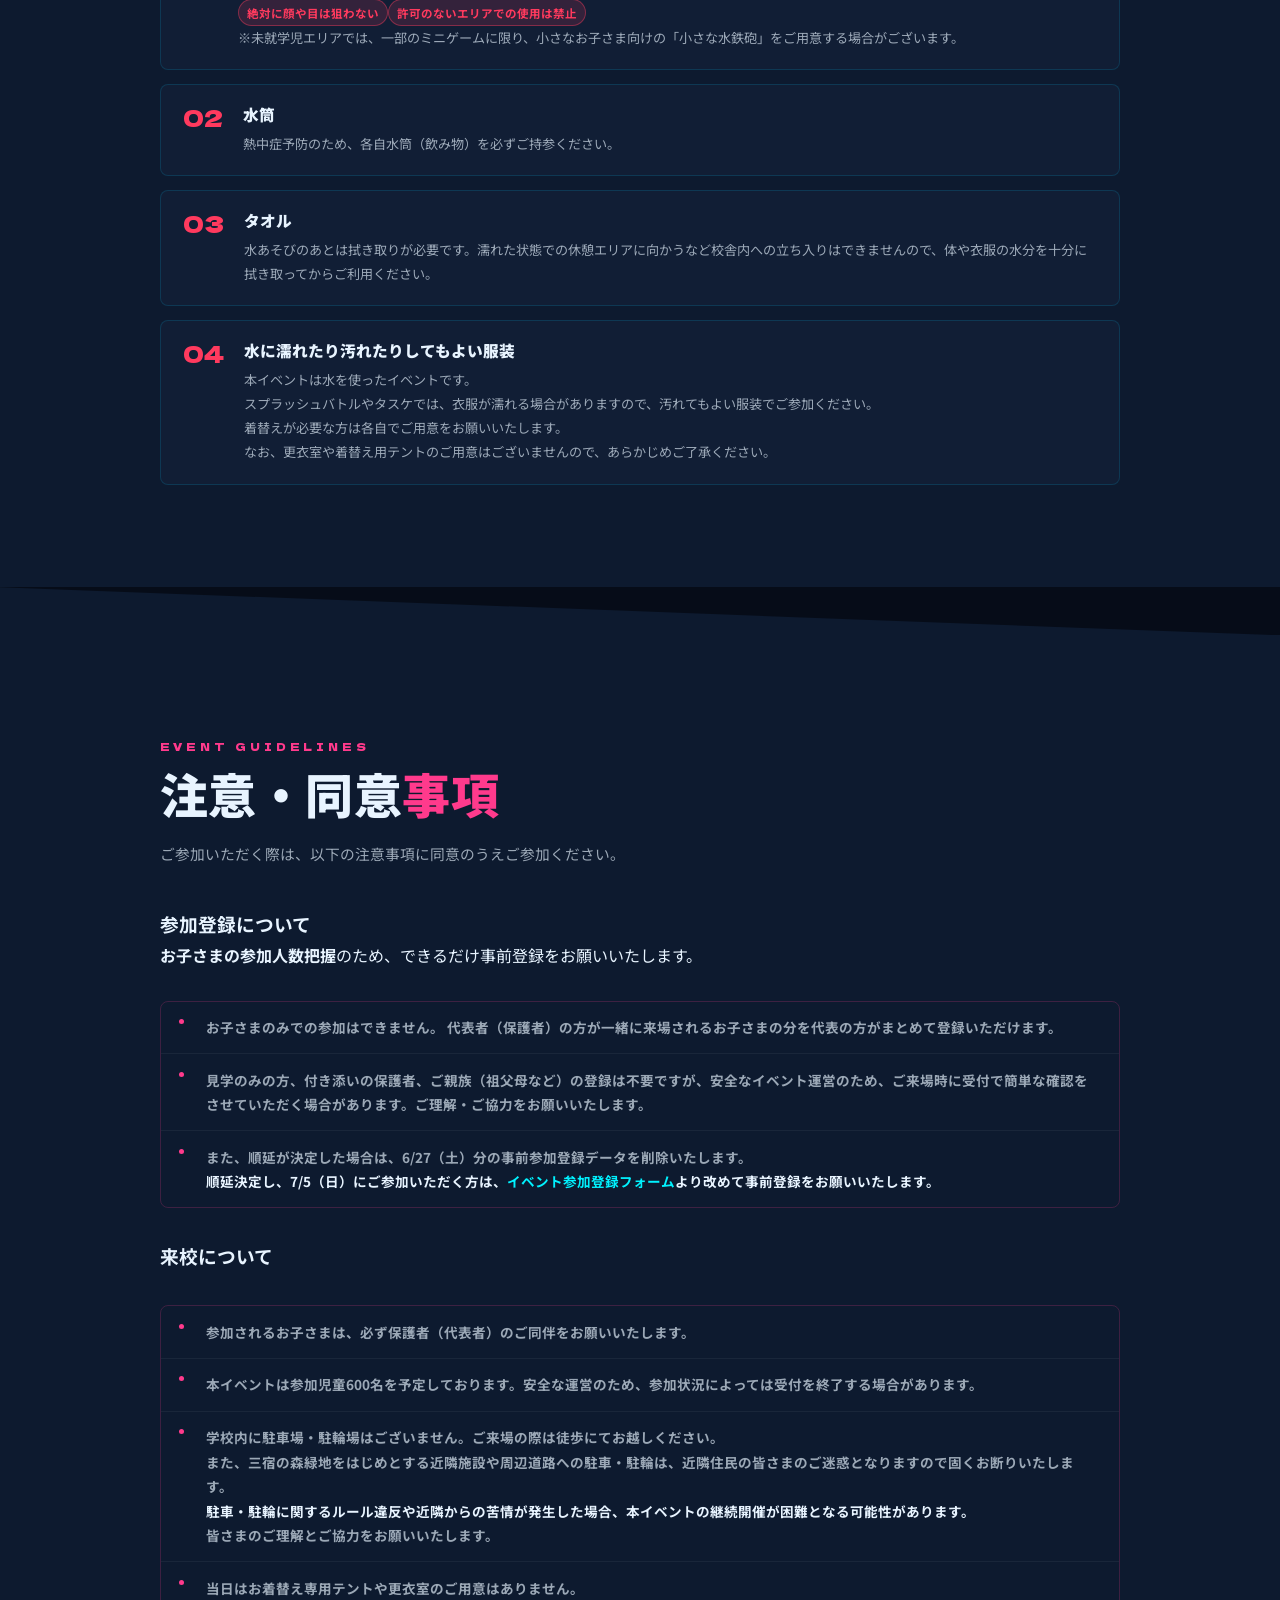
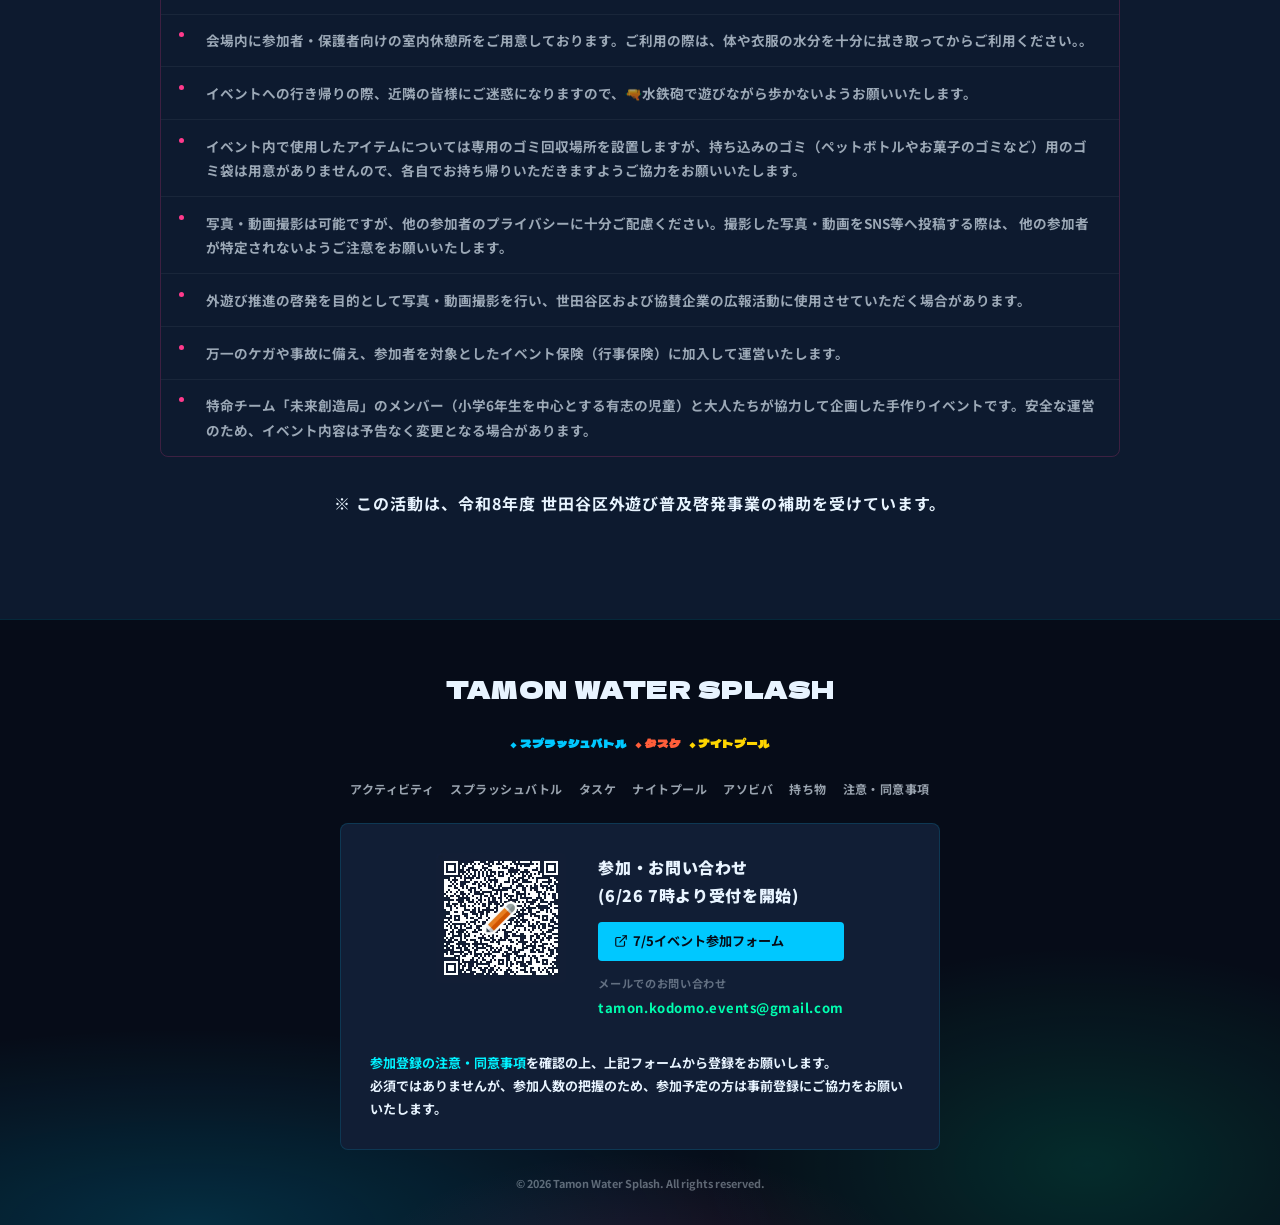
==== commit 4d5a2427: "Add files via upload" ====
--- a/index.html
+++ b/index.html
@@ -810,7 +810,7 @@
         コートは低学年エリア・高学年エリアに分かれて実施します。<br>
         ３分の制限時間終了時に、合計得点の高いチームの勝利です。<br>
         <span style="color:var(--c-splash);
-          font-size:0.85em;">※バトル中はBGMが流れます。右下のアイコンから試聴できます♪ 当日はゲームでおなじみのあの音楽も…？！音楽と一緒にお楽しみください！</span>
+          font-size:0.85em;">※バトル中はBGMが流れます。右下のアイコンから一部の曲を試聴できます♪ 当日はゲームでおなじみのあの音楽も…？！音楽と一緒にお楽しみください！</span>
       </p>
 
       <div class=" media-slot reveal" style="--accent: var(--c-splash);" role="img" aria-label="スプラッシュバトル イベント画像">
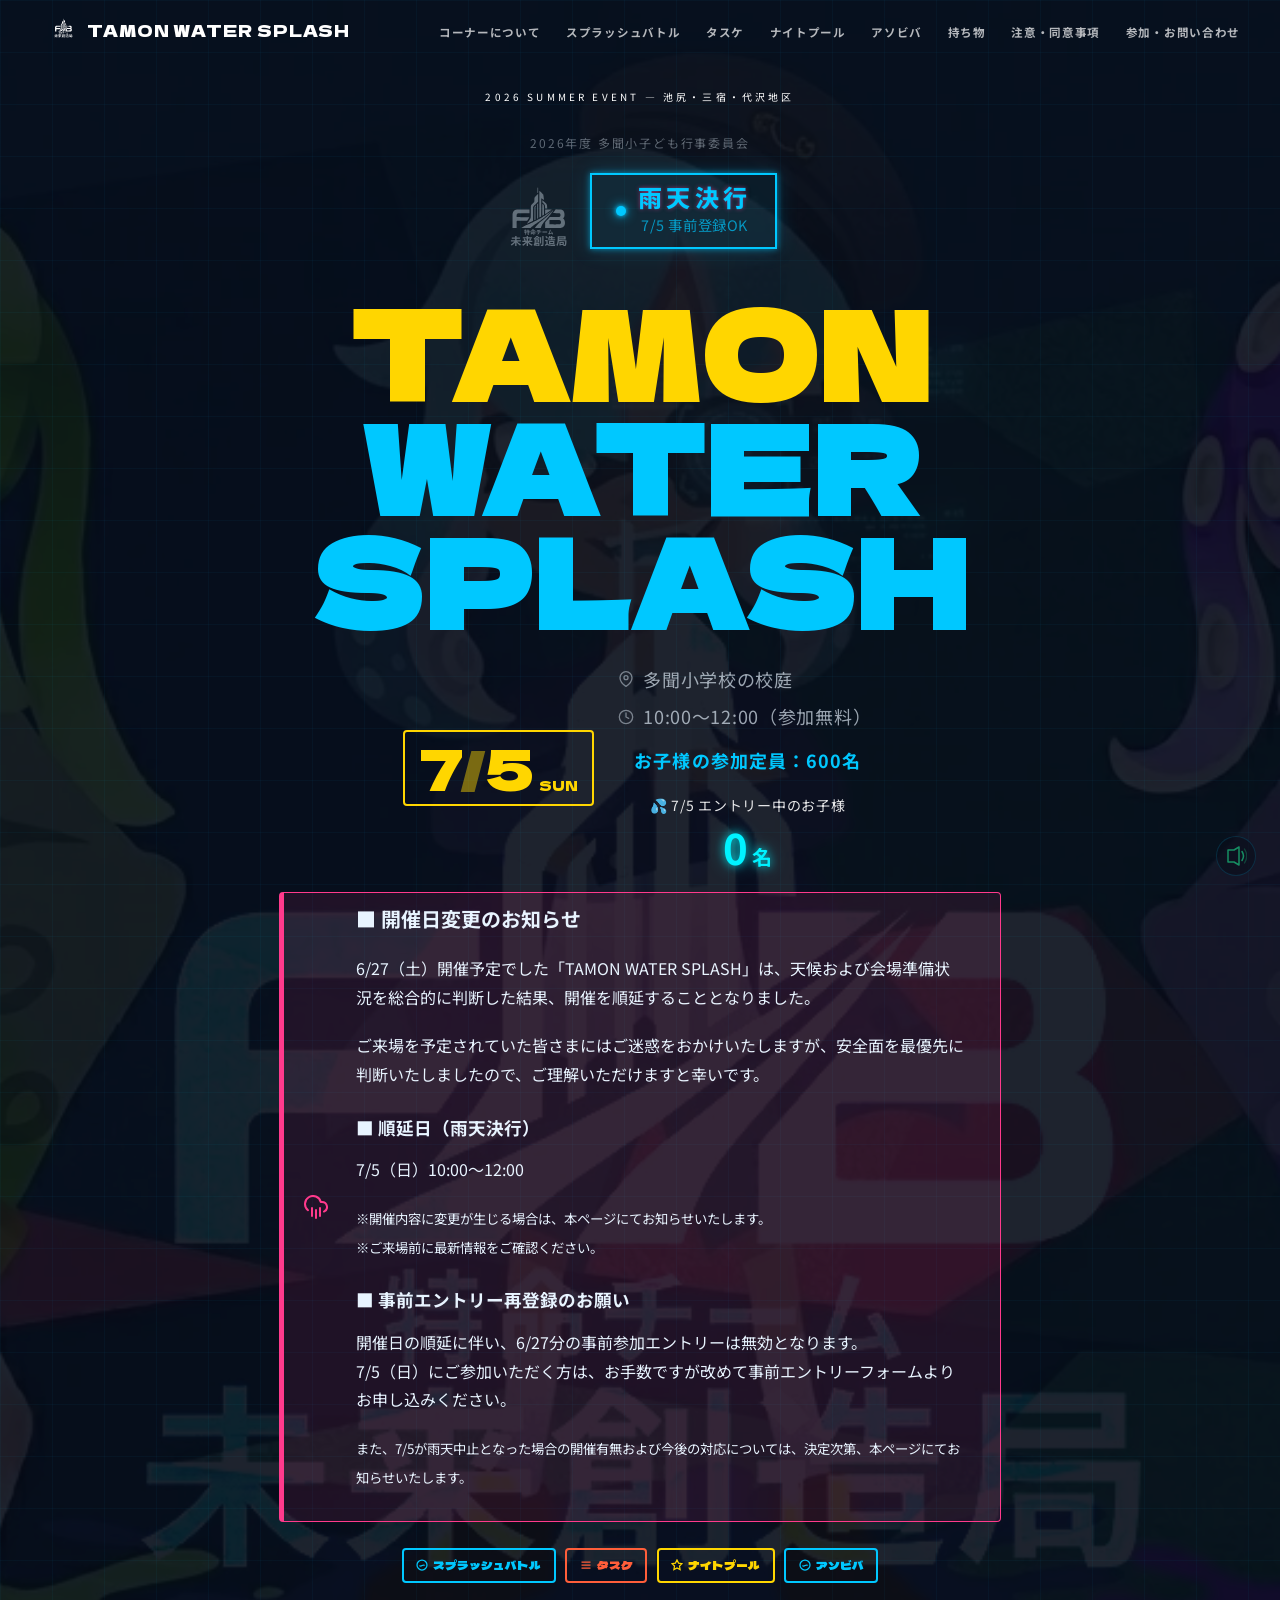
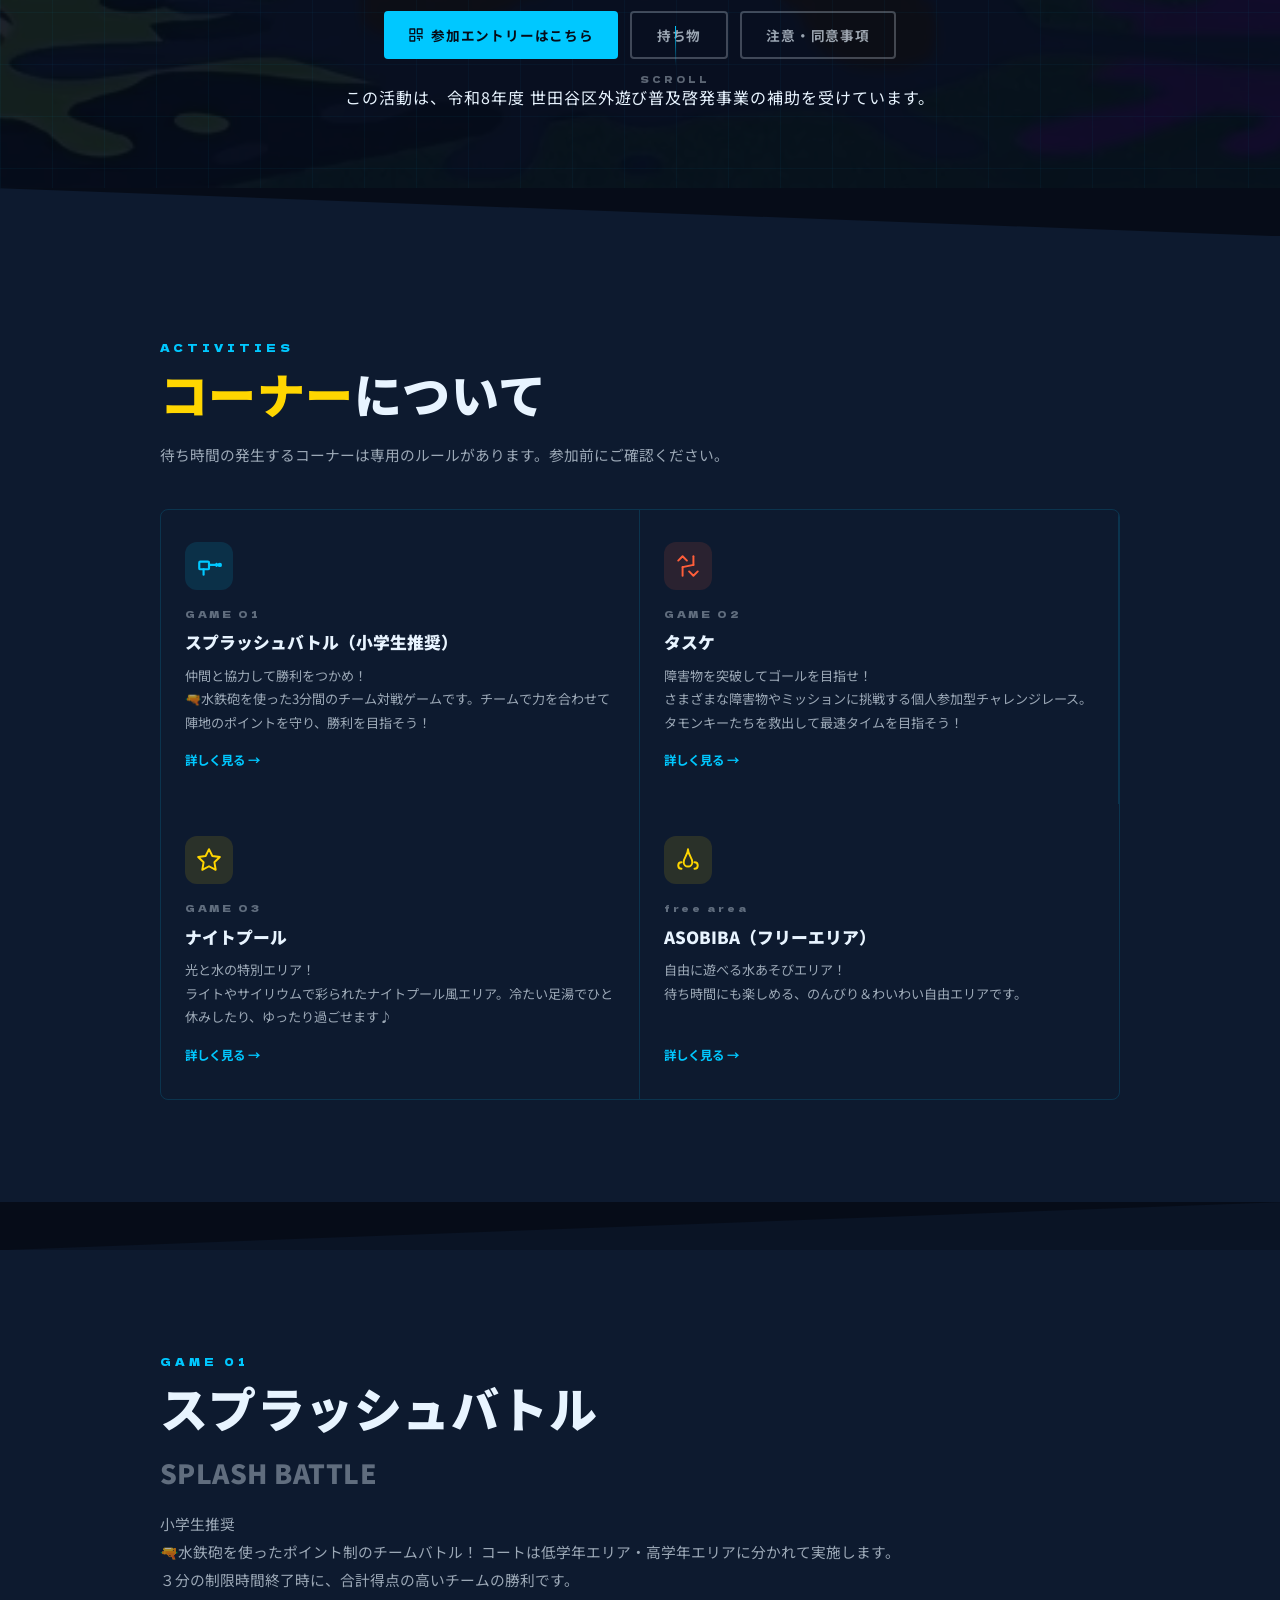
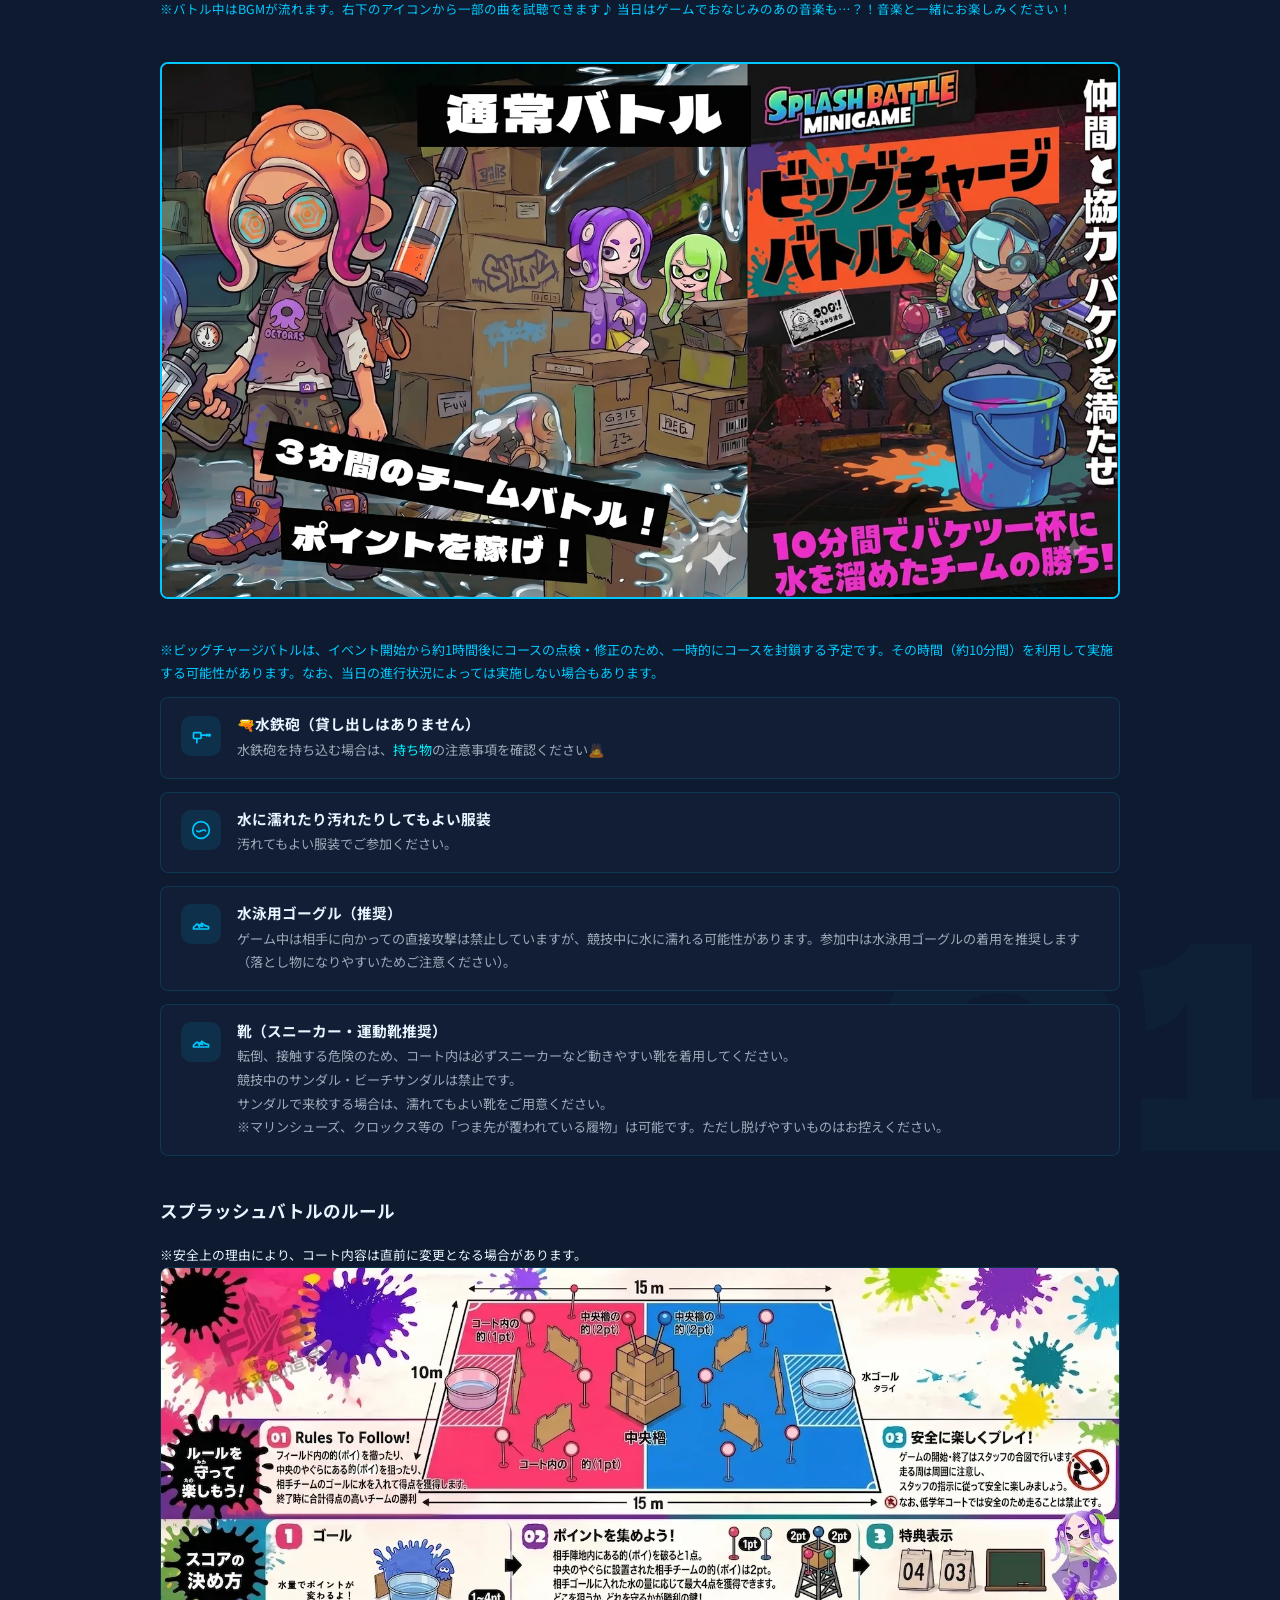
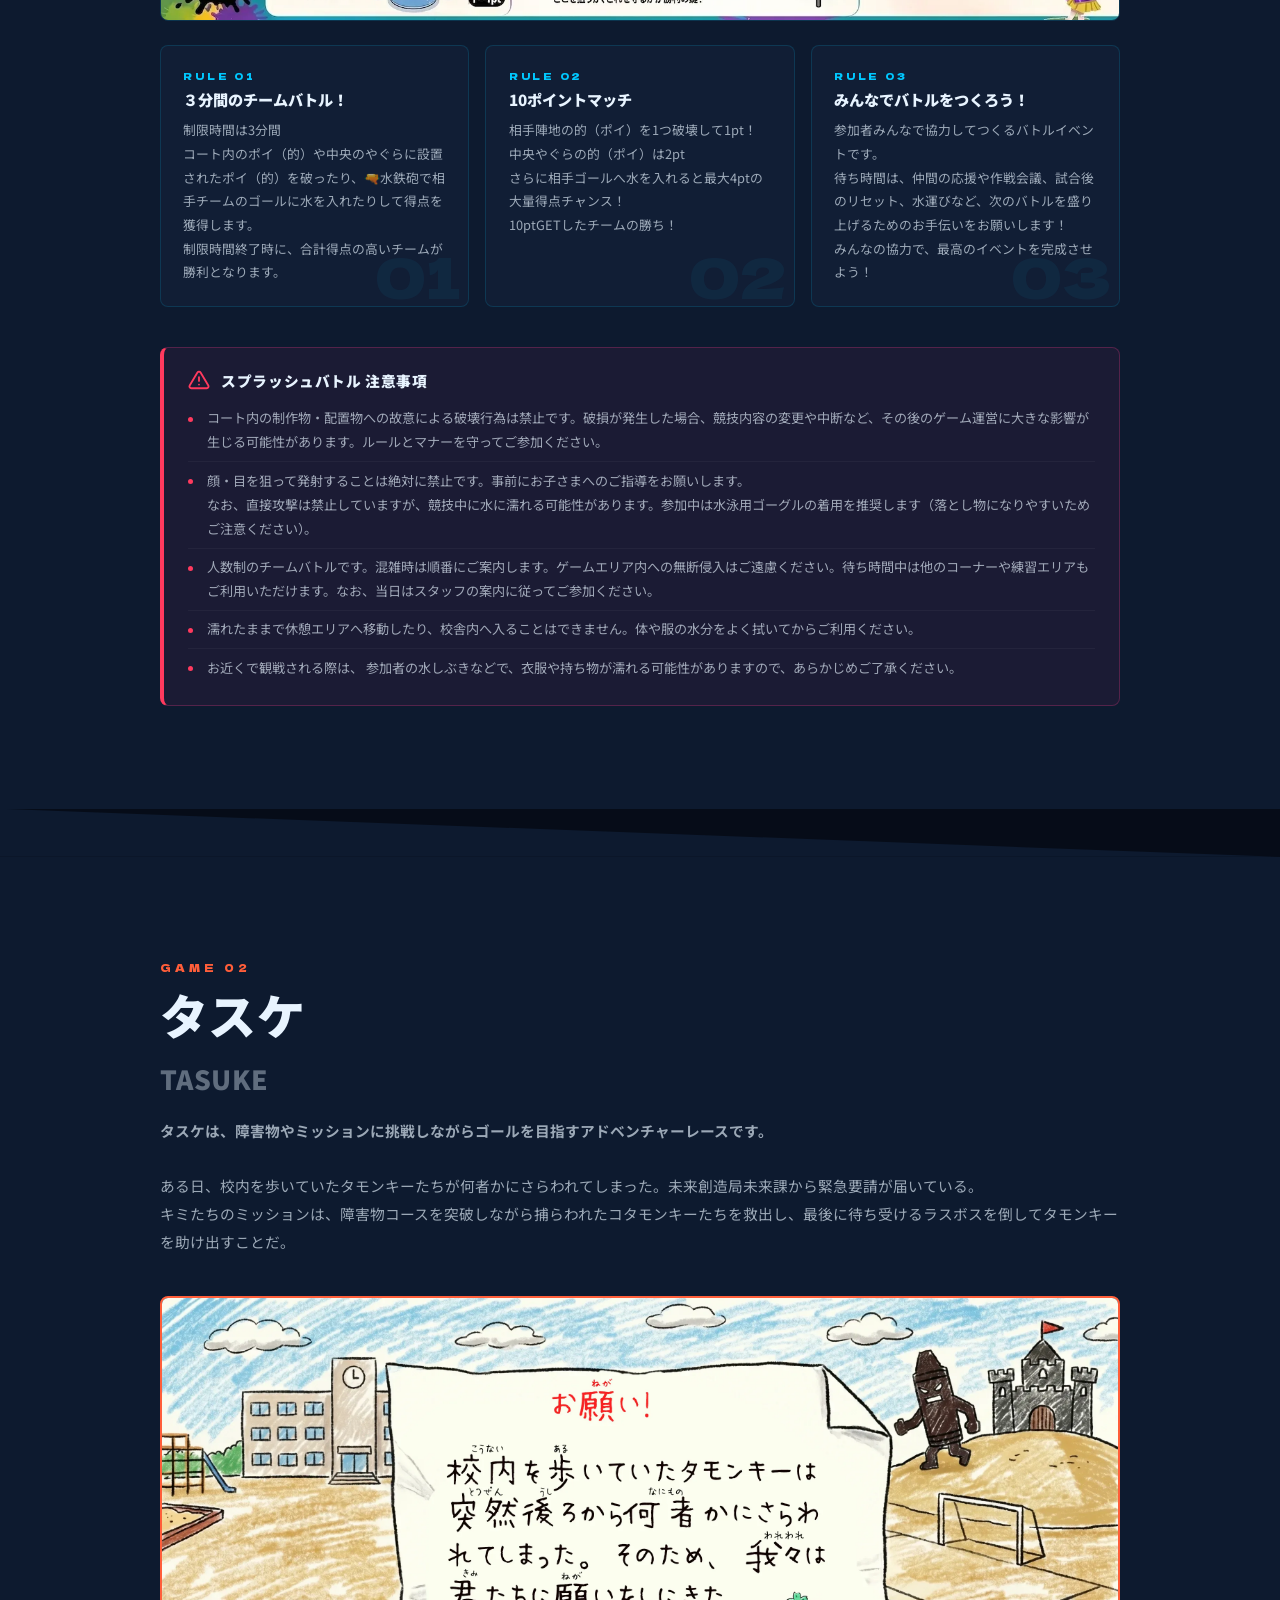
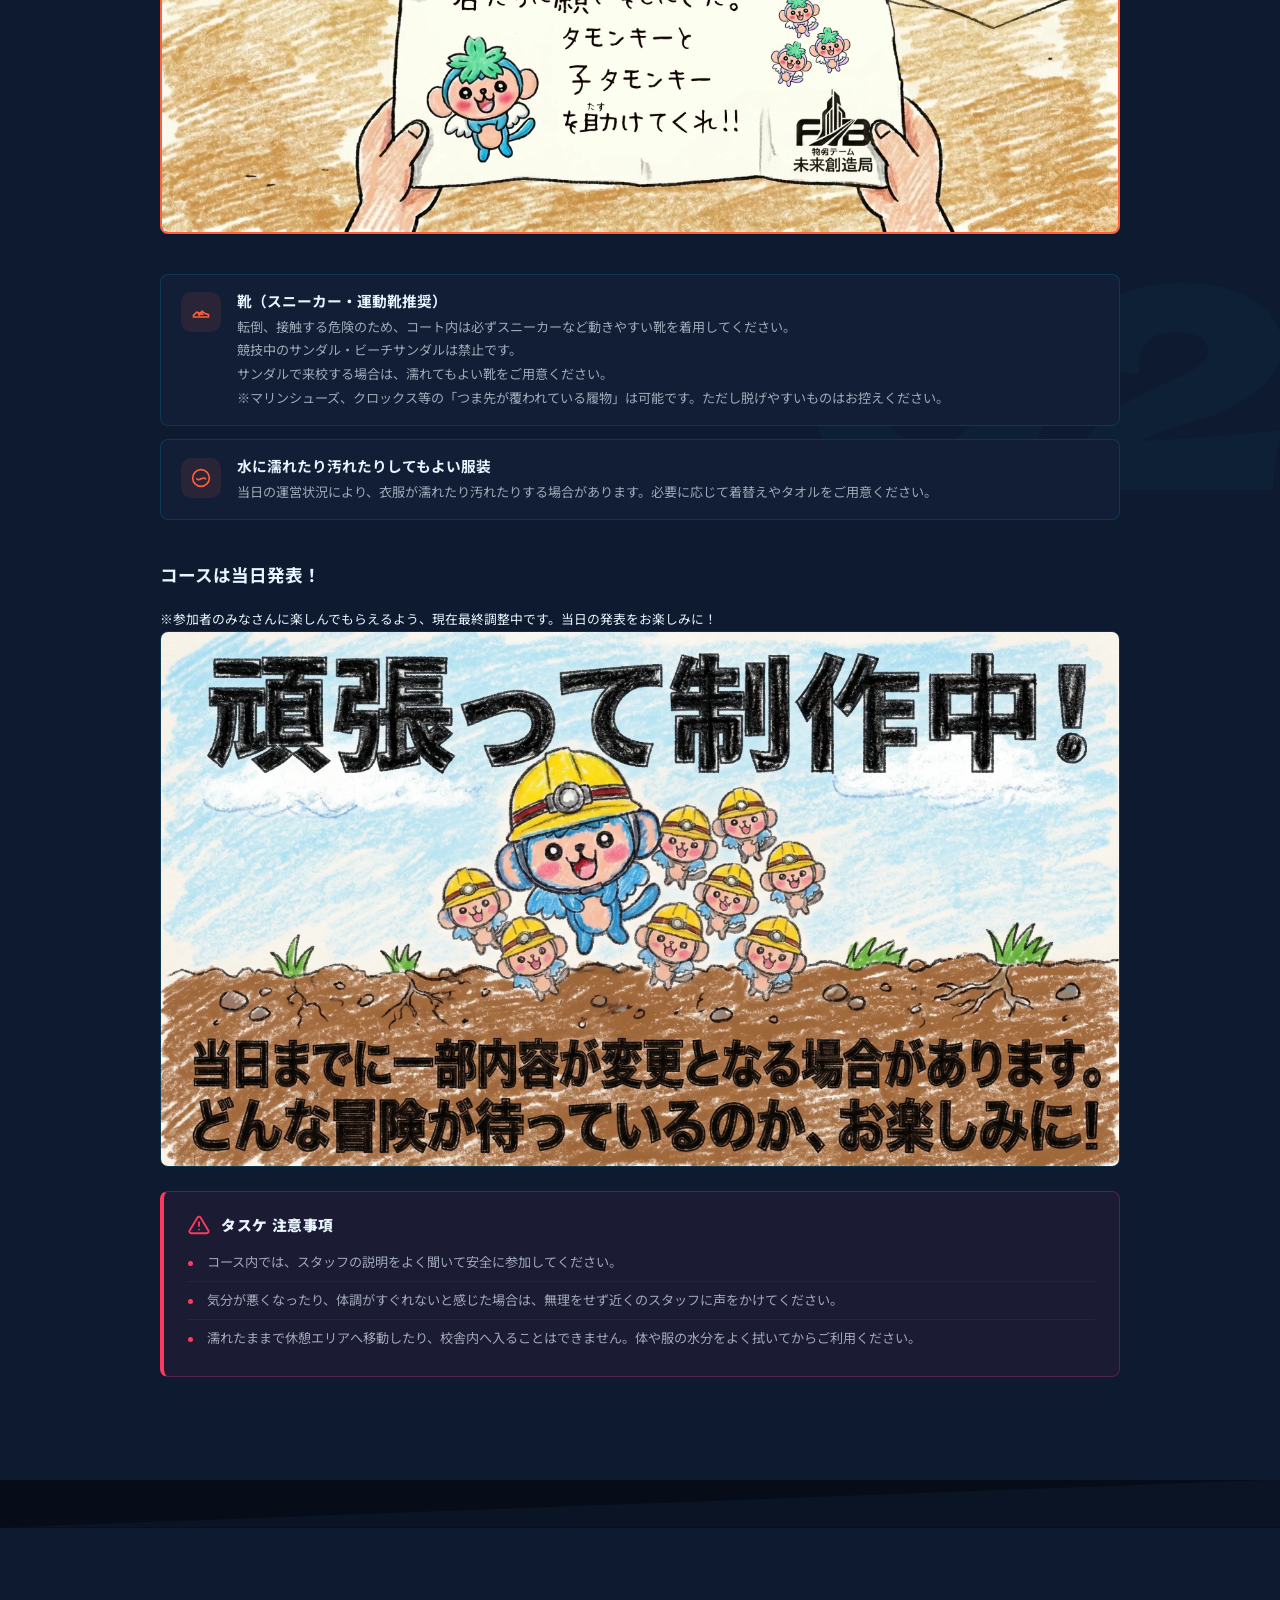
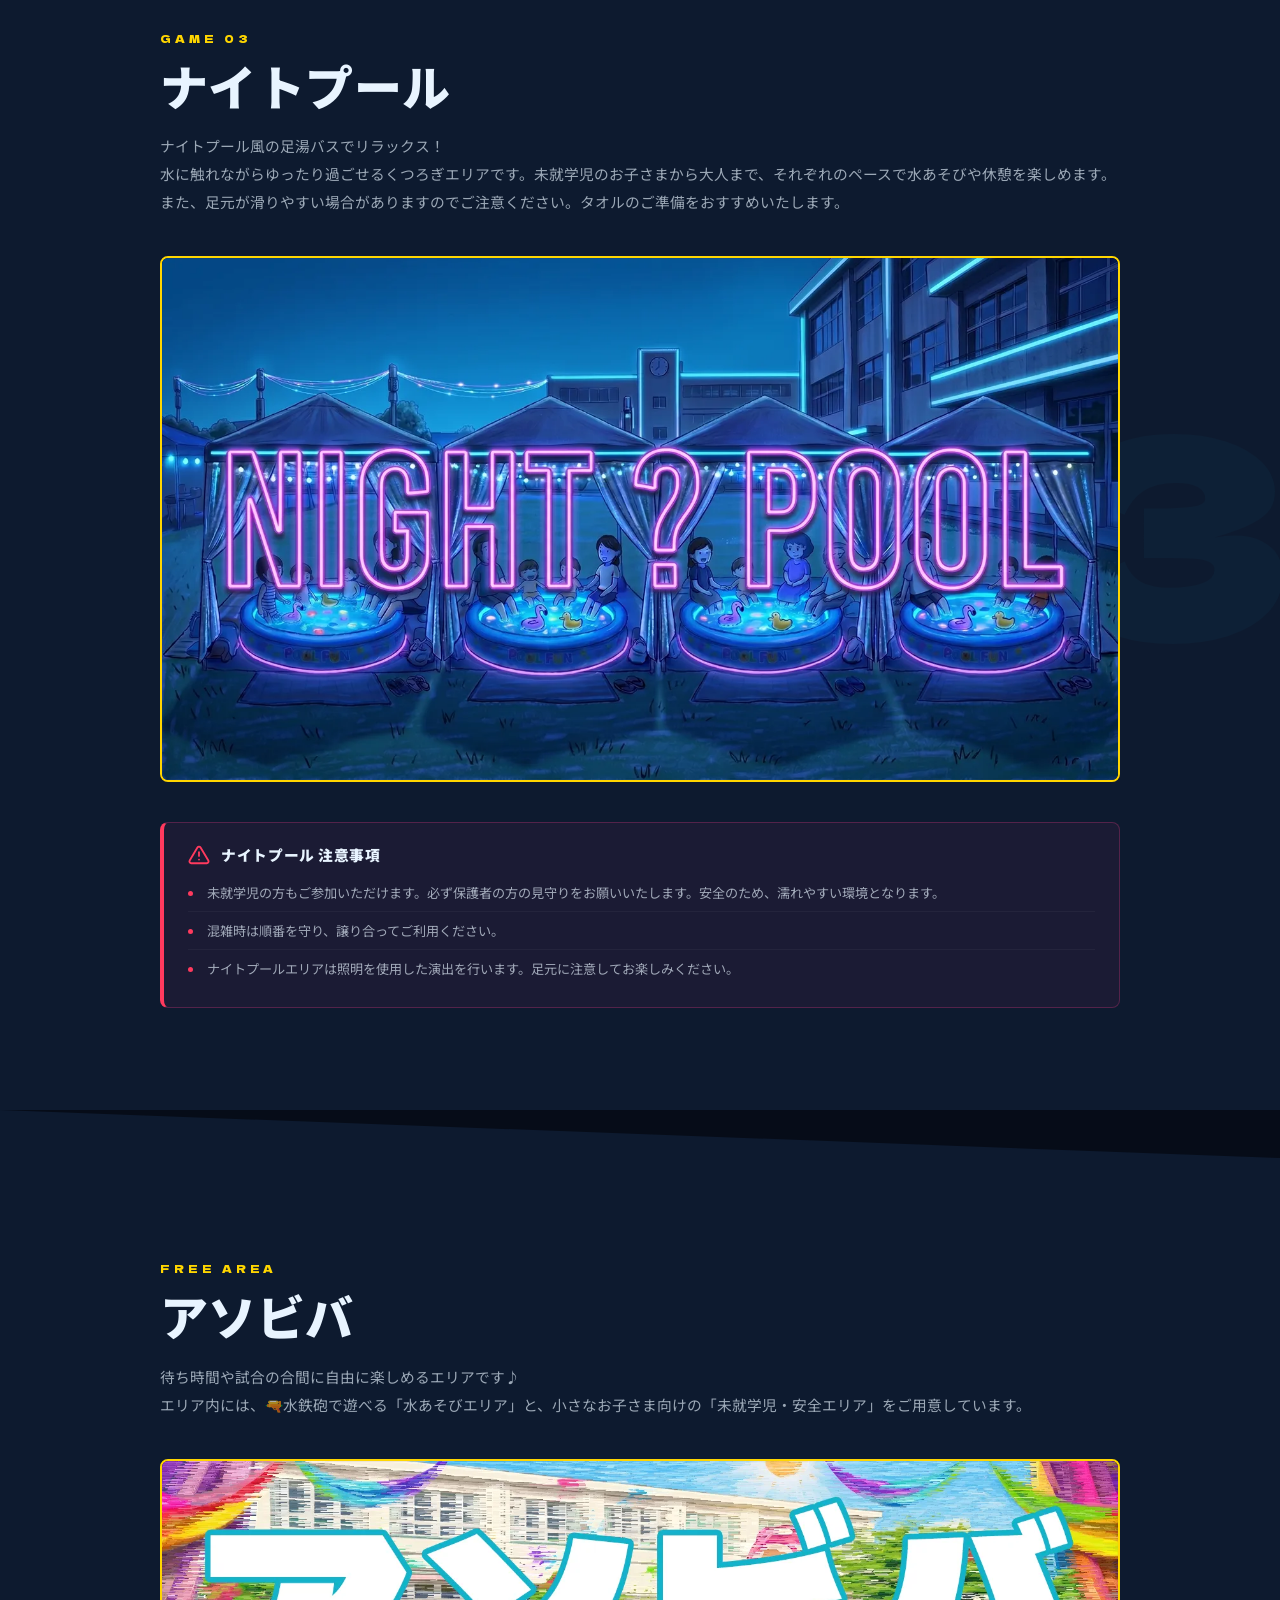
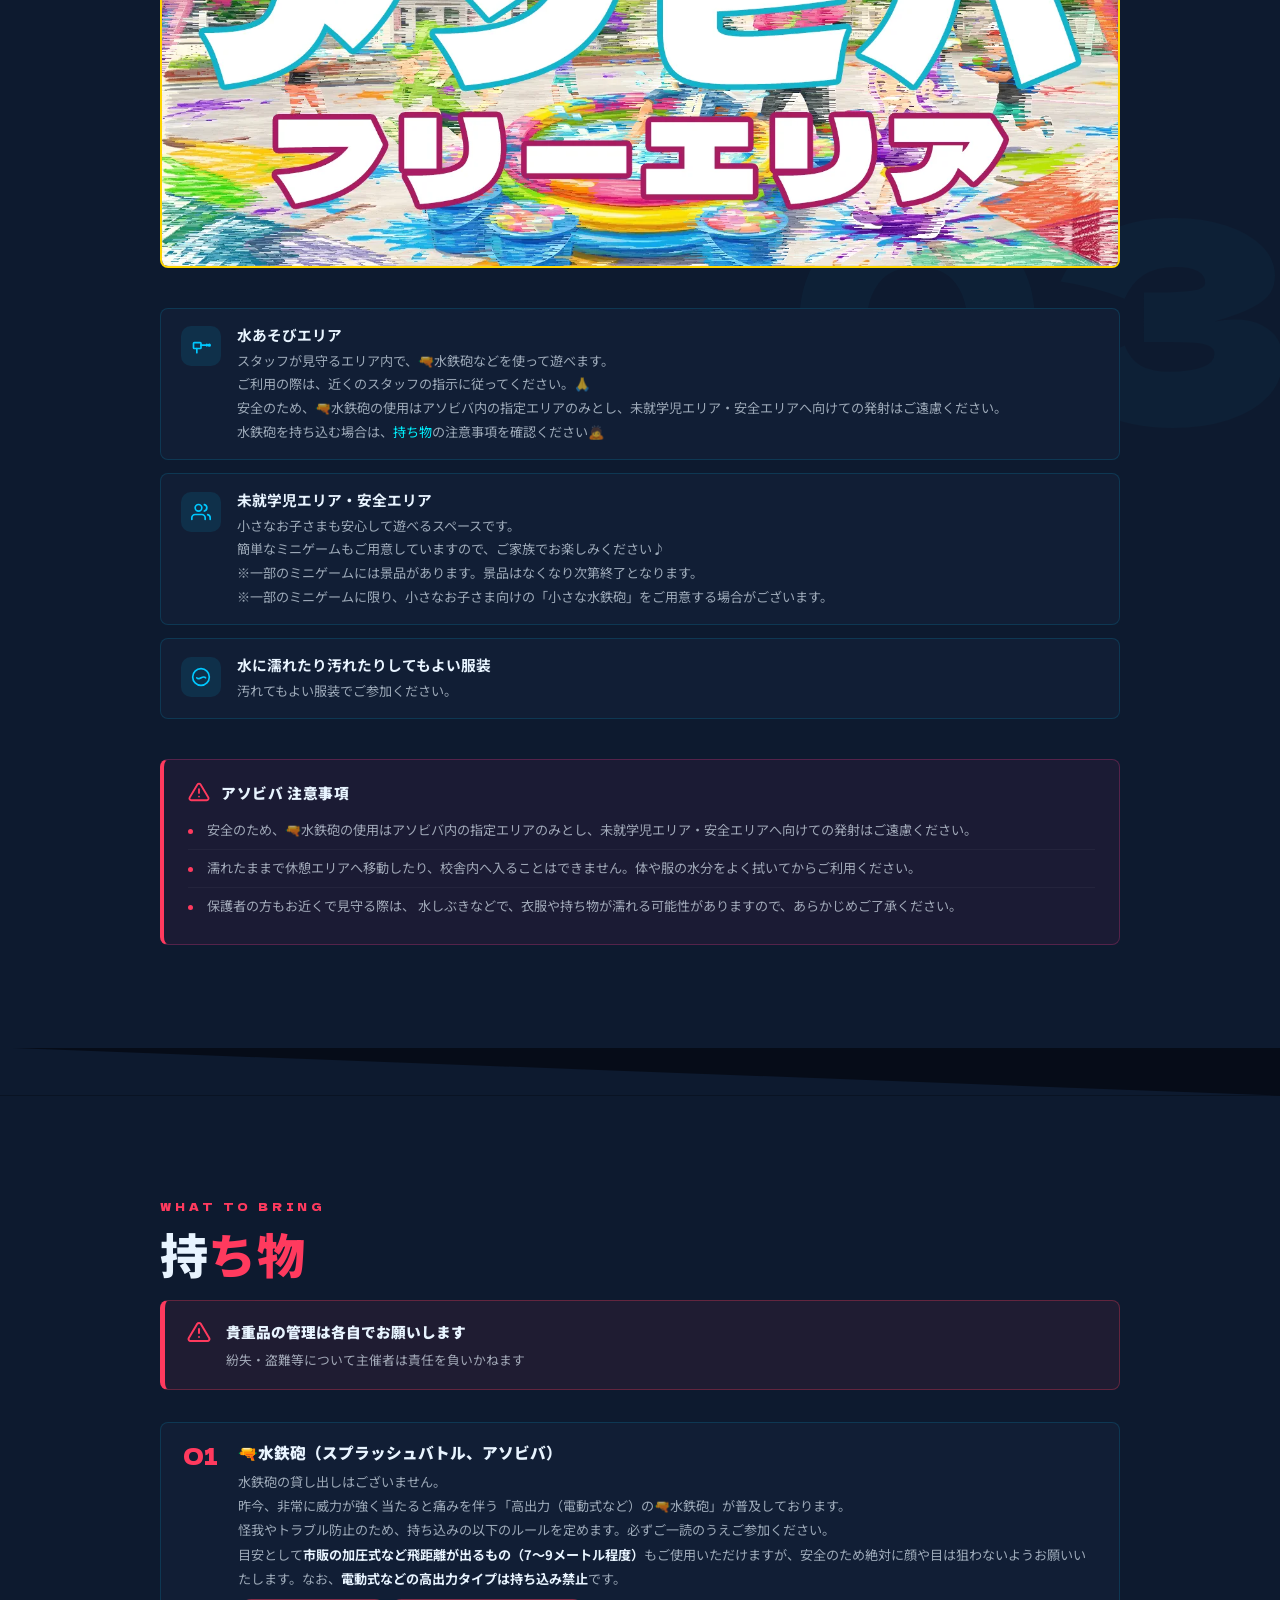
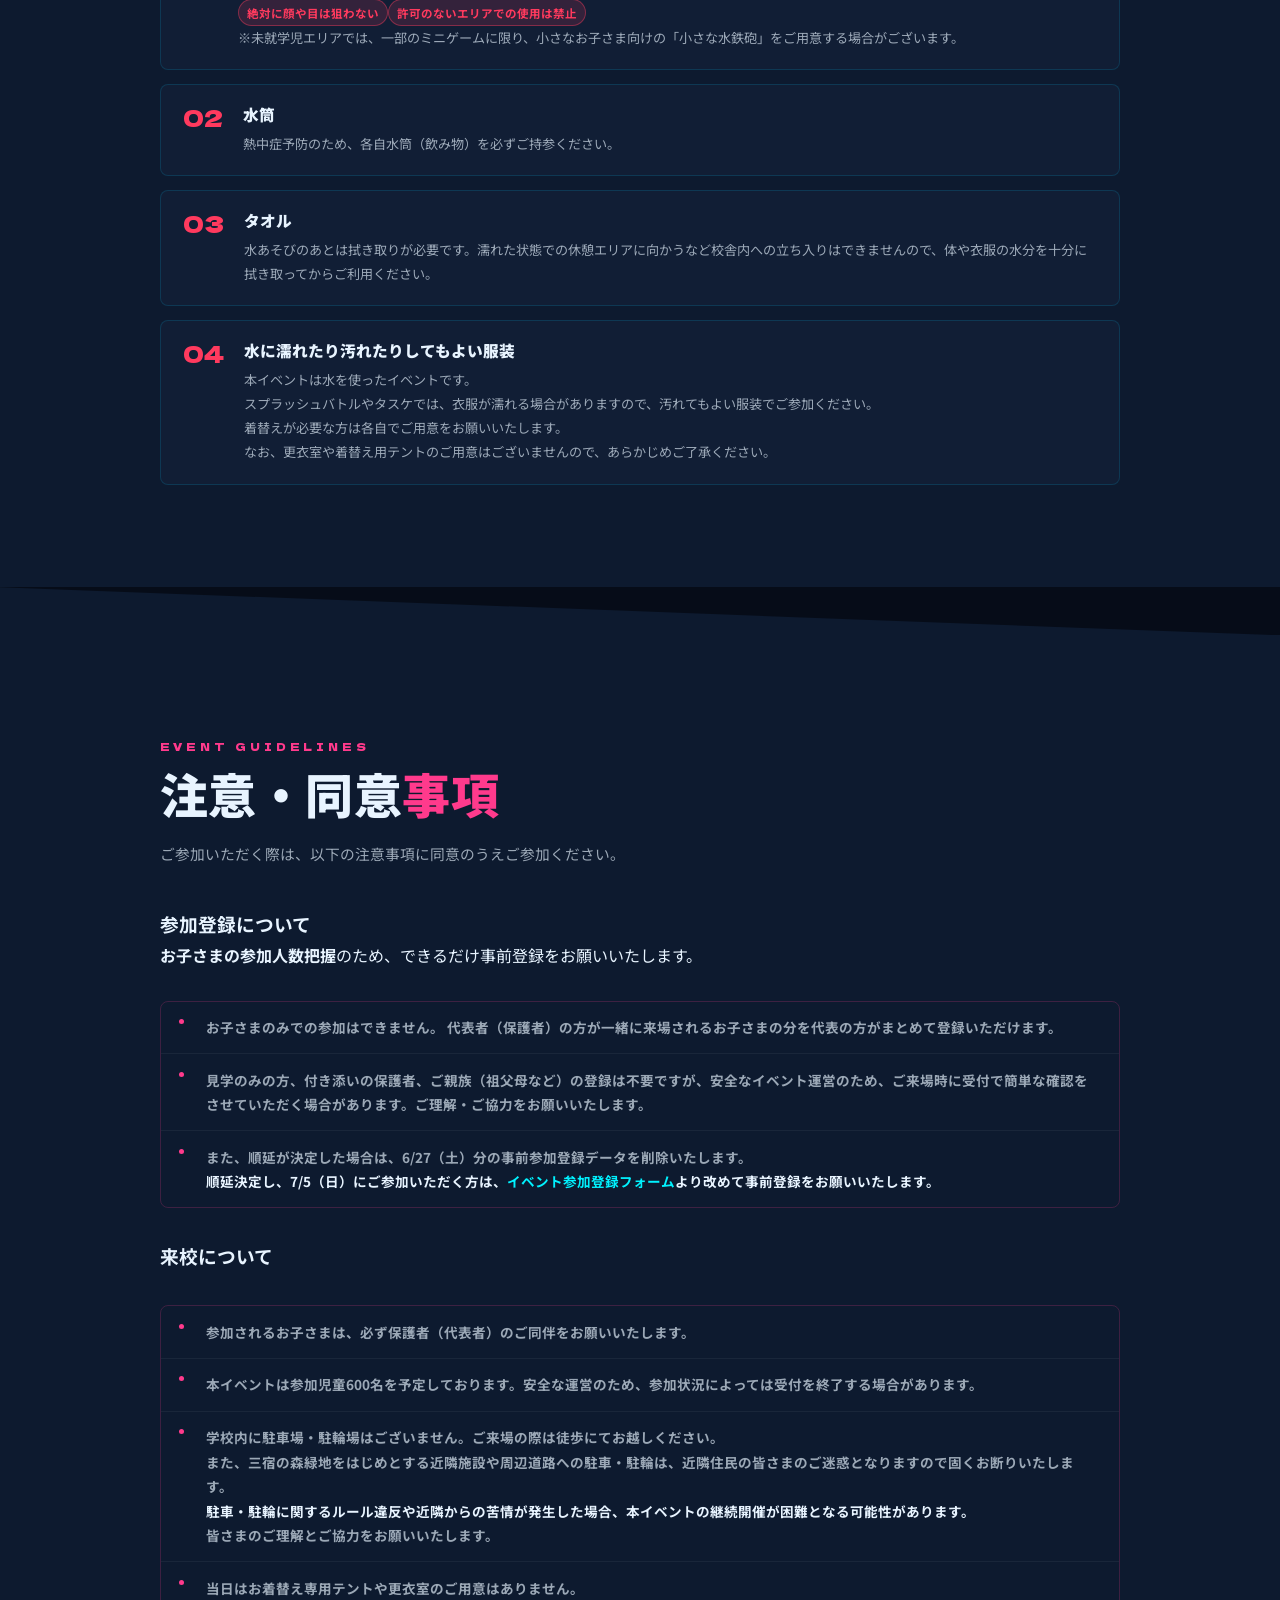
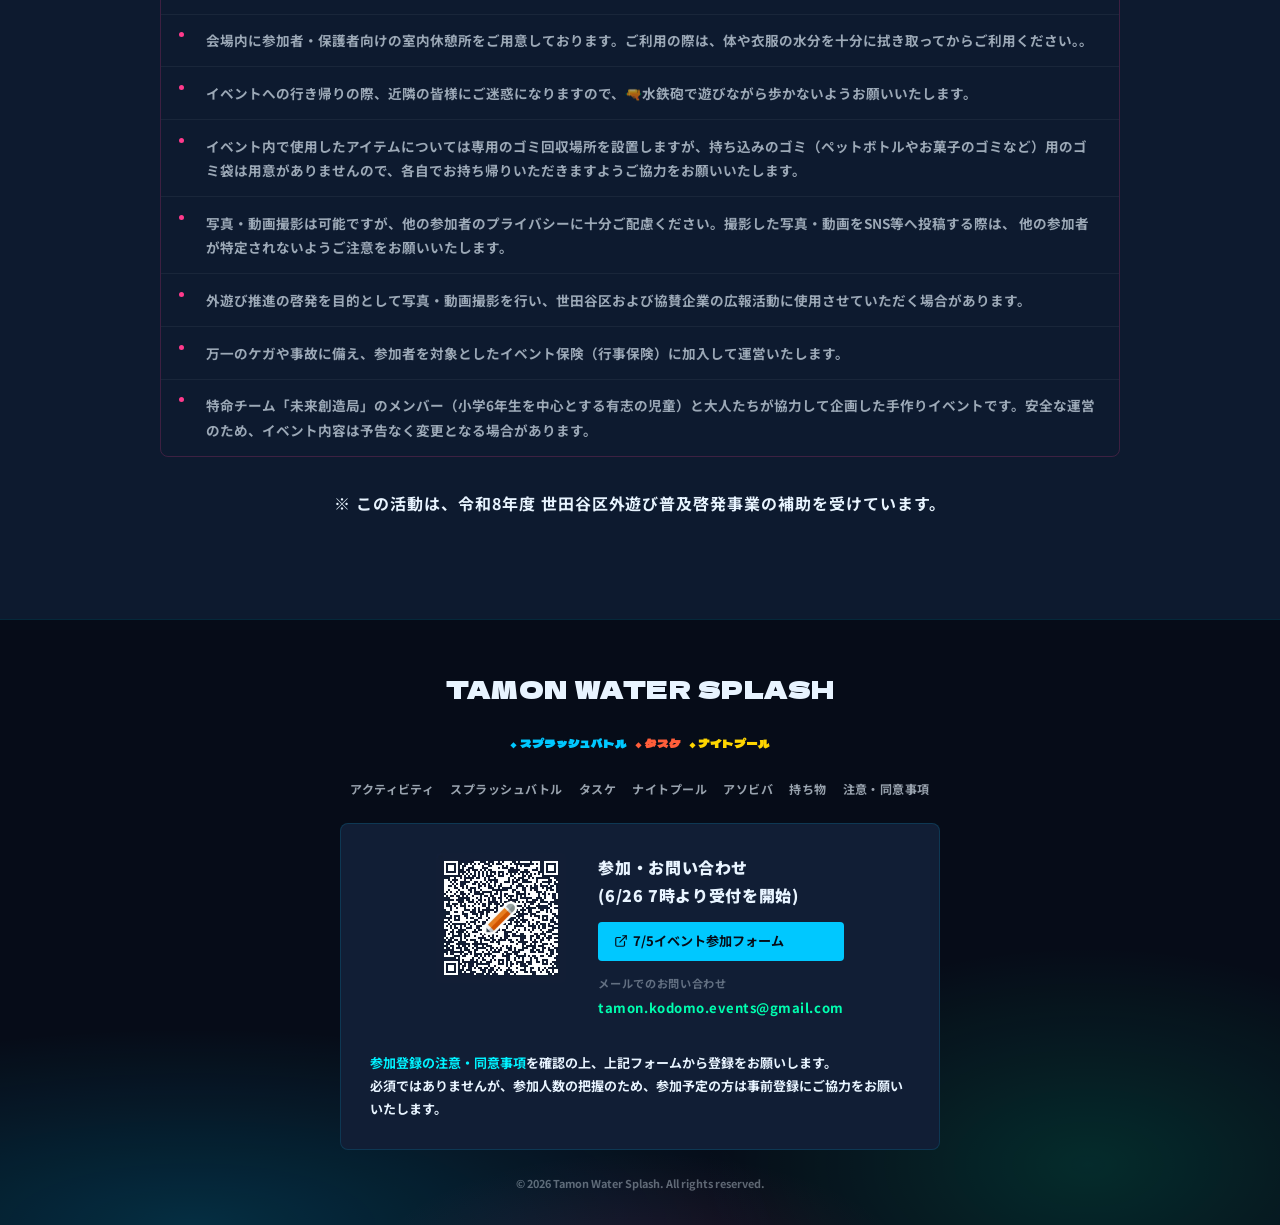
==== commit 577c11c2: "Add files via upload 雨天結構" ====
--- a/index.html
+++ b/index.html
@@ -543,7 +543,7 @@
           <div class="neon-badge neon-go">
             <div class="neon-dot"></div>
             <div class="neon-text">
-              <div class="neon-word">開催日変更</div>
+              <div class="neon-word">雨天決行</div>
               <div class="neon-sub">7/5 事前登録OK</div>
             </div>
           </div>
@@ -641,7 +641,7 @@
 
             <p>ご来場を予定されていた皆さまにはご迷惑をおかけいたしますが、安全面を最優先に判断いたしましたので、ご理解いただけますと幸いです。</p>
 
-            <h4 class="notice__subheading">順延日</h4>
+            <h4 class="notice__subheading">順延日（雨天決行）</h4>
             <p>7/5（日）10:00～12:00</p>
             <p><small>※開催内容に変更が生じる場合は、本ページにてお知らせいたします。<br>
                 ※ご来場前に最新情報をご確認ください。</small></p>
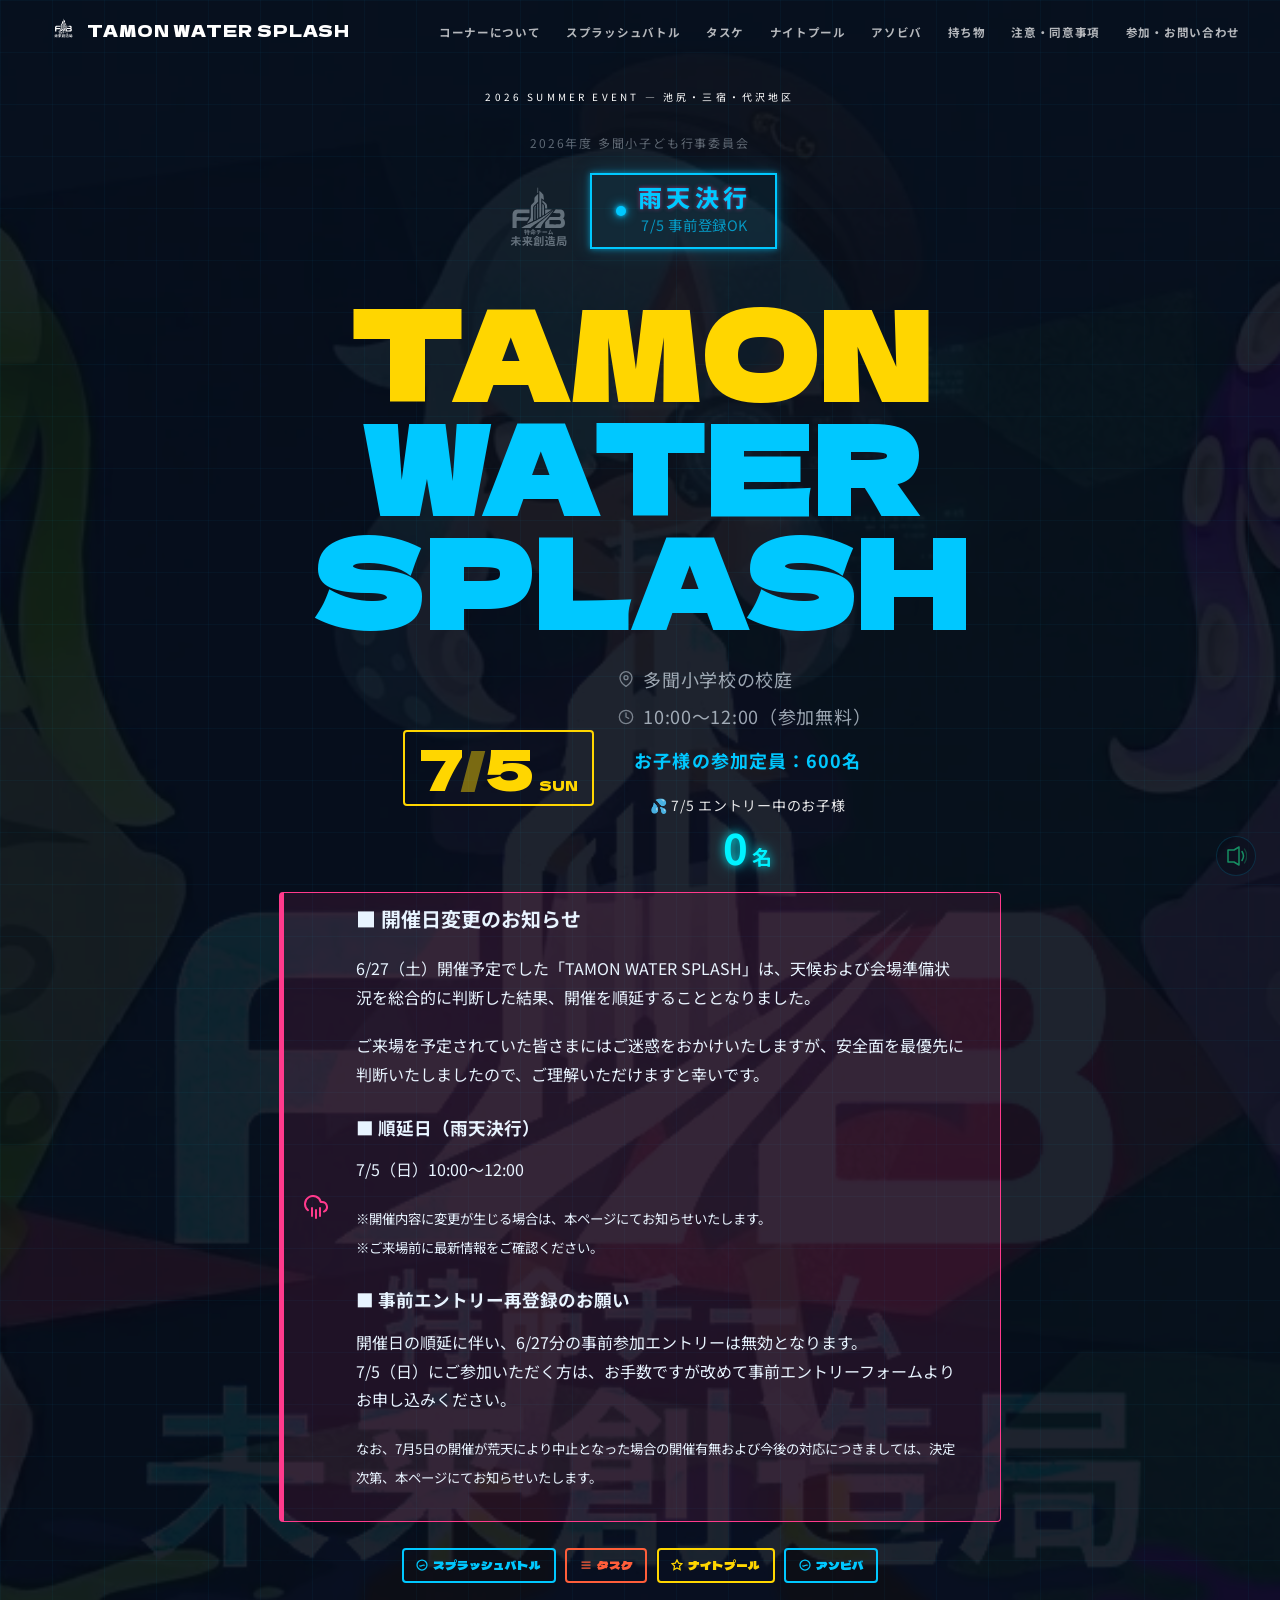
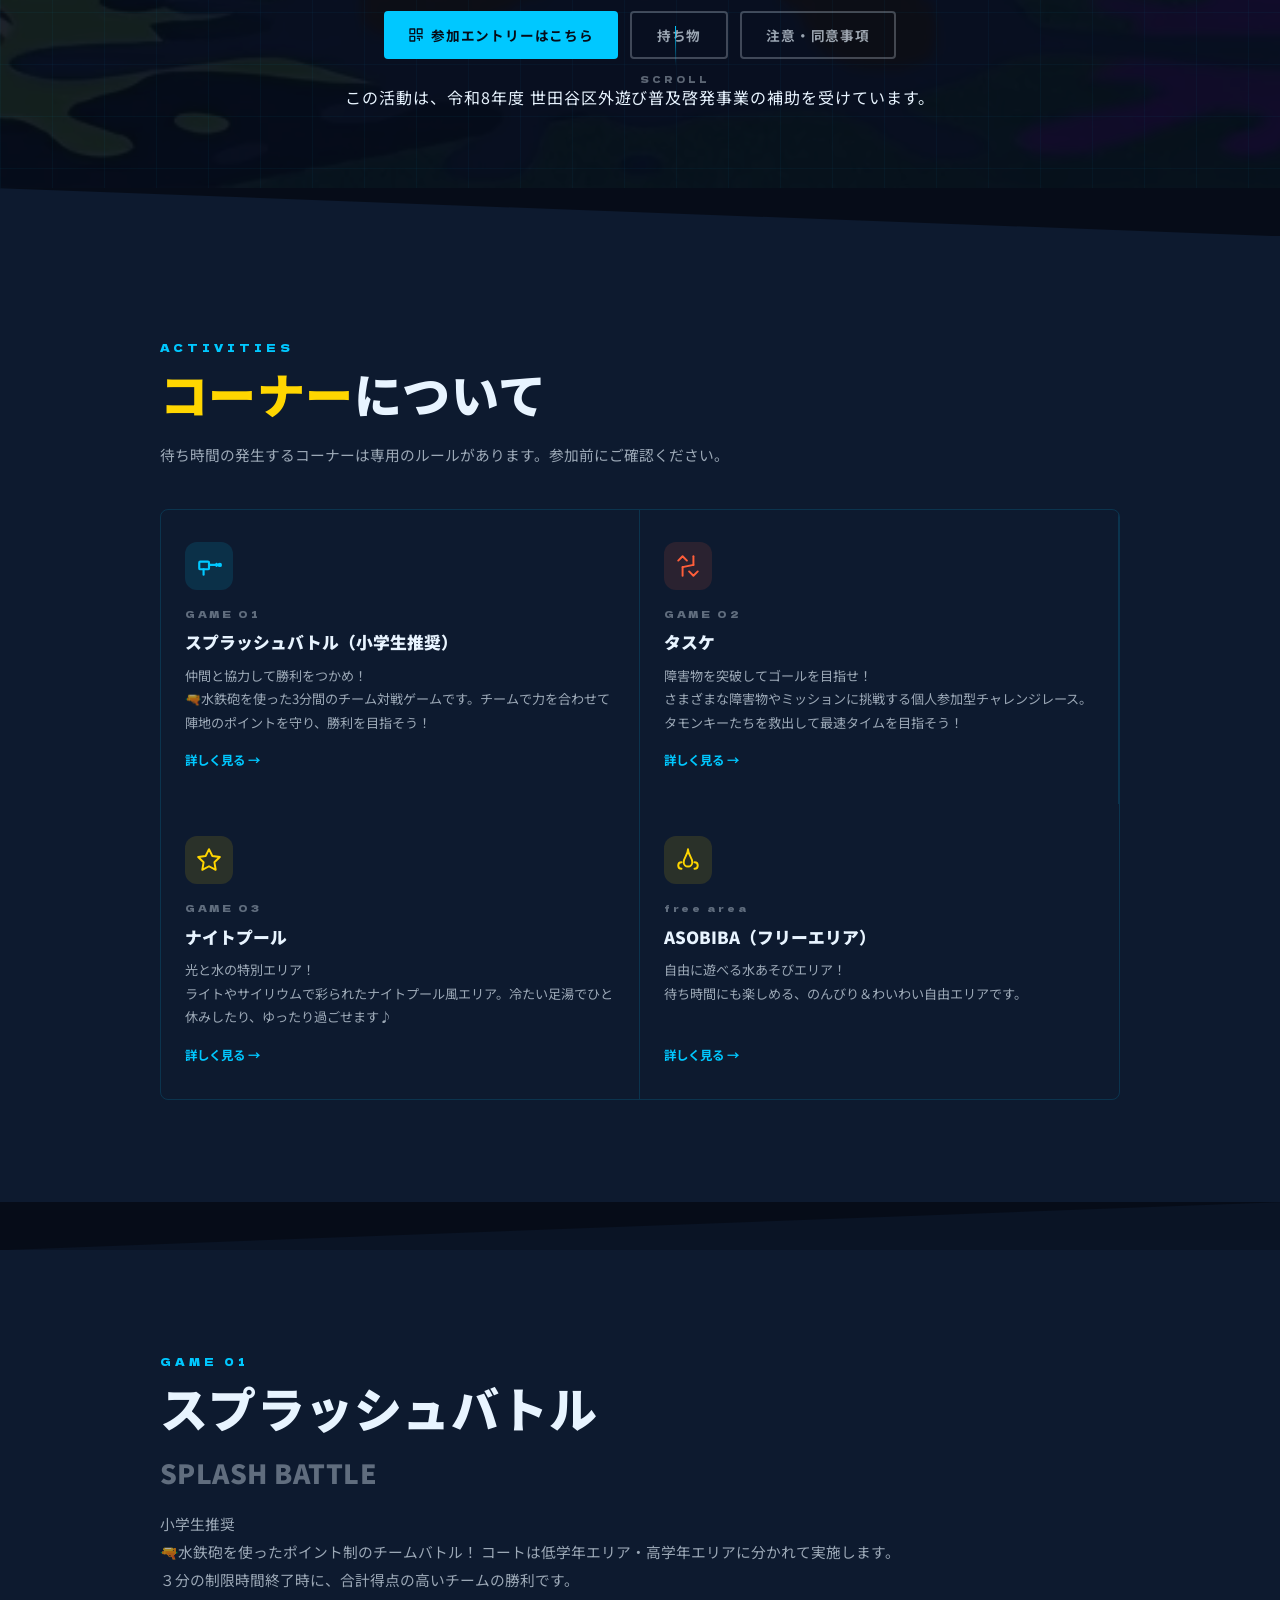
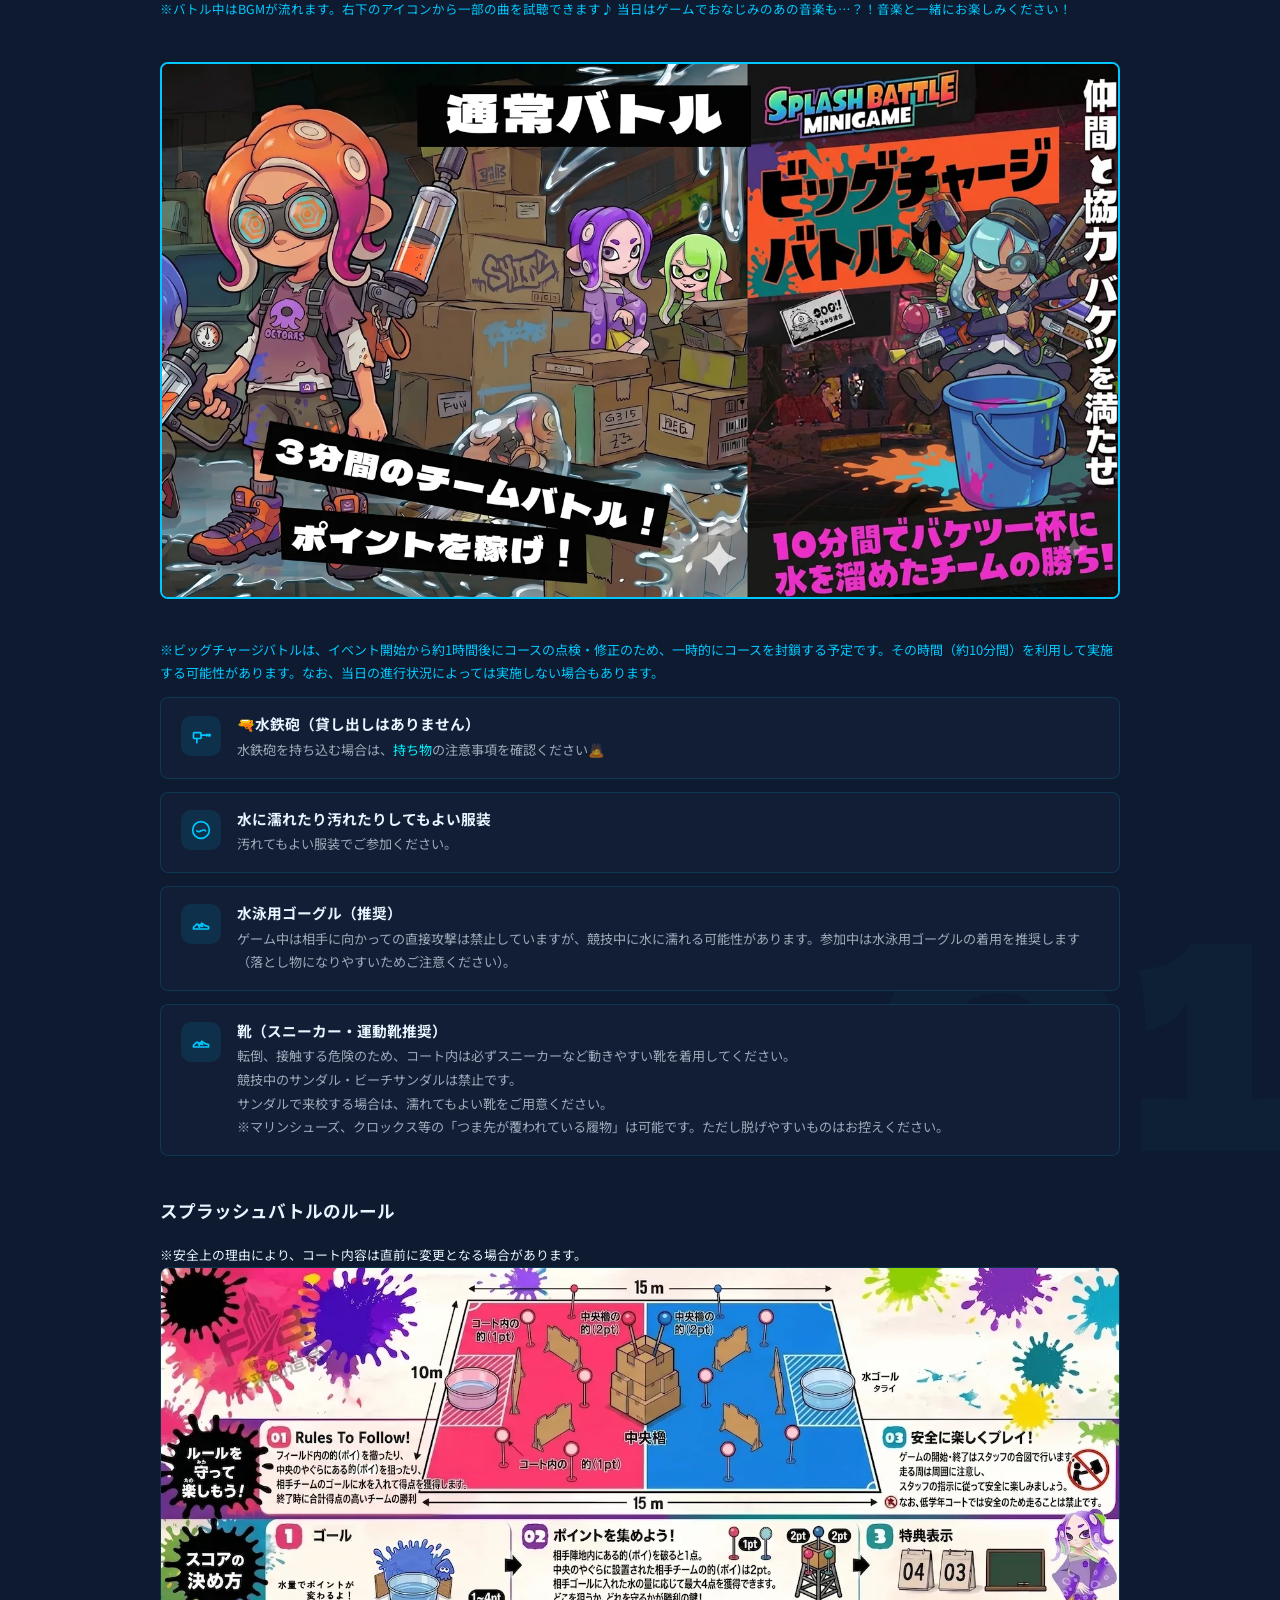
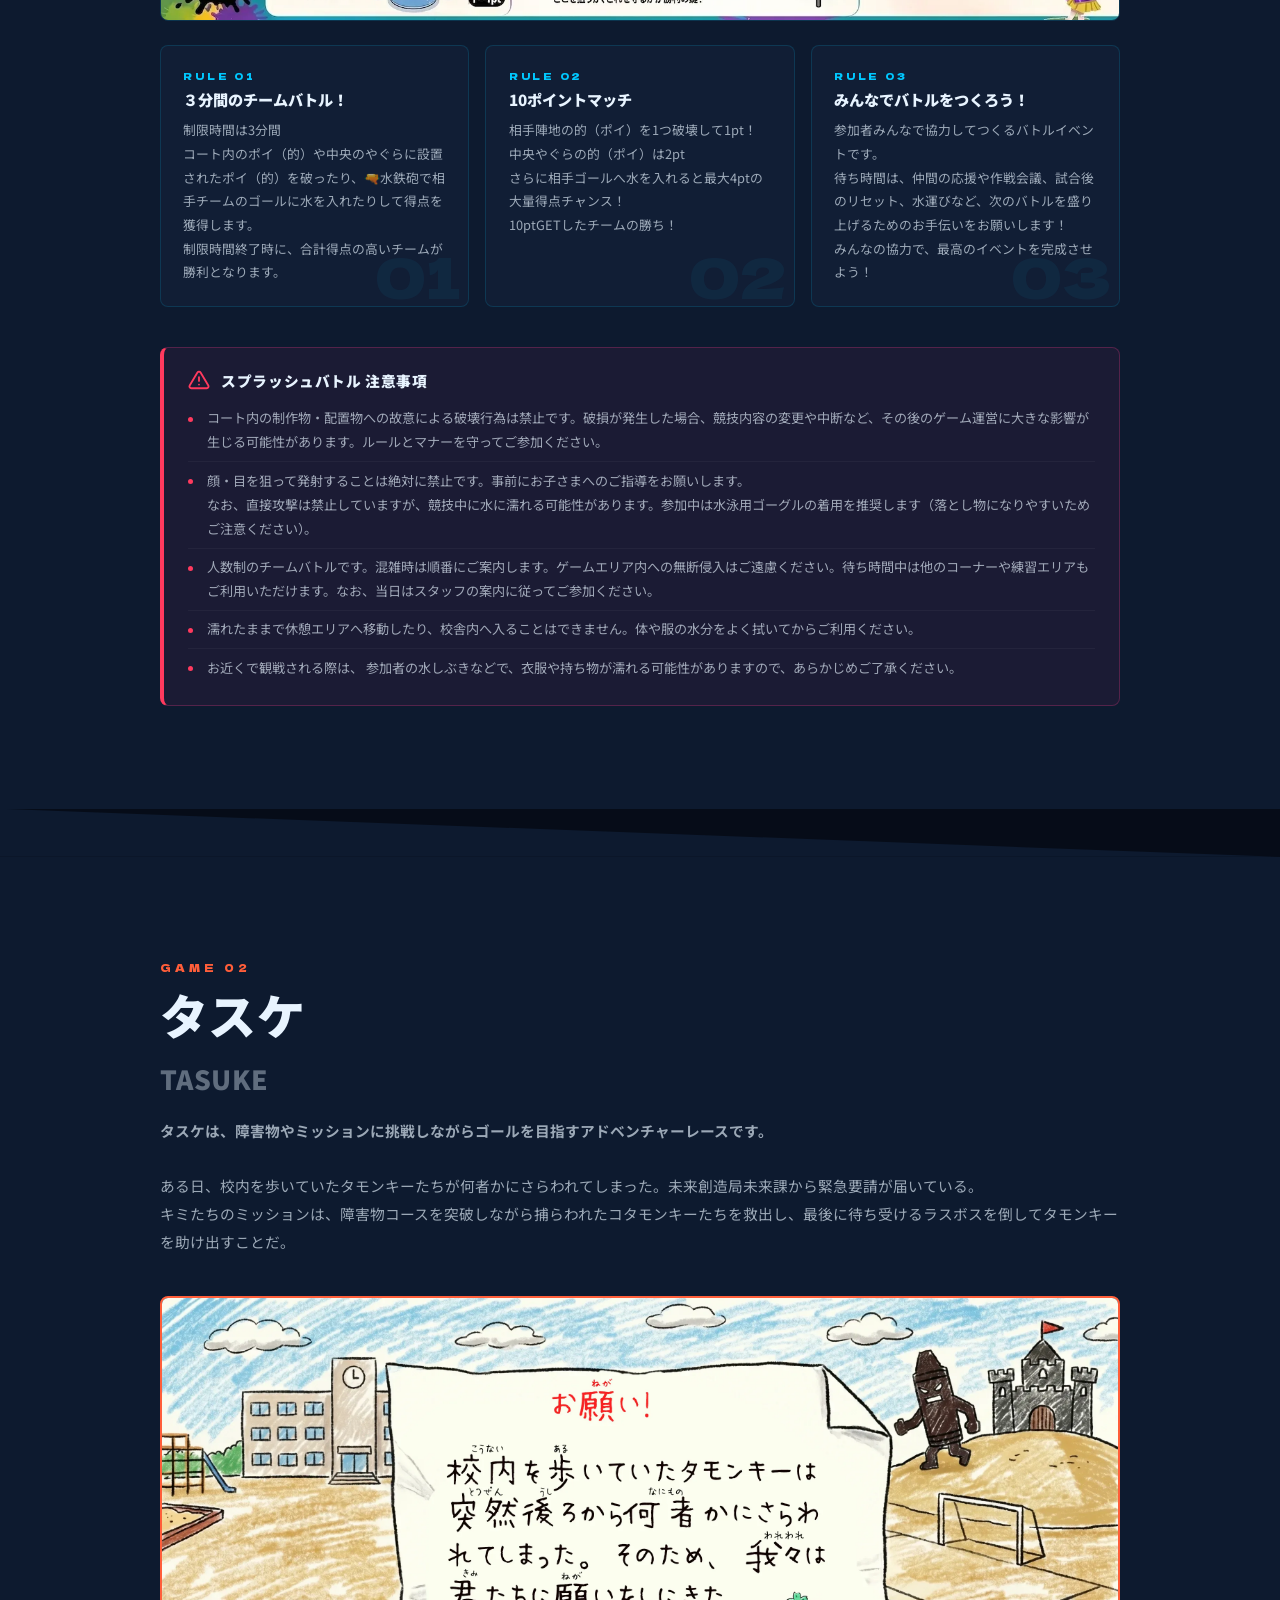
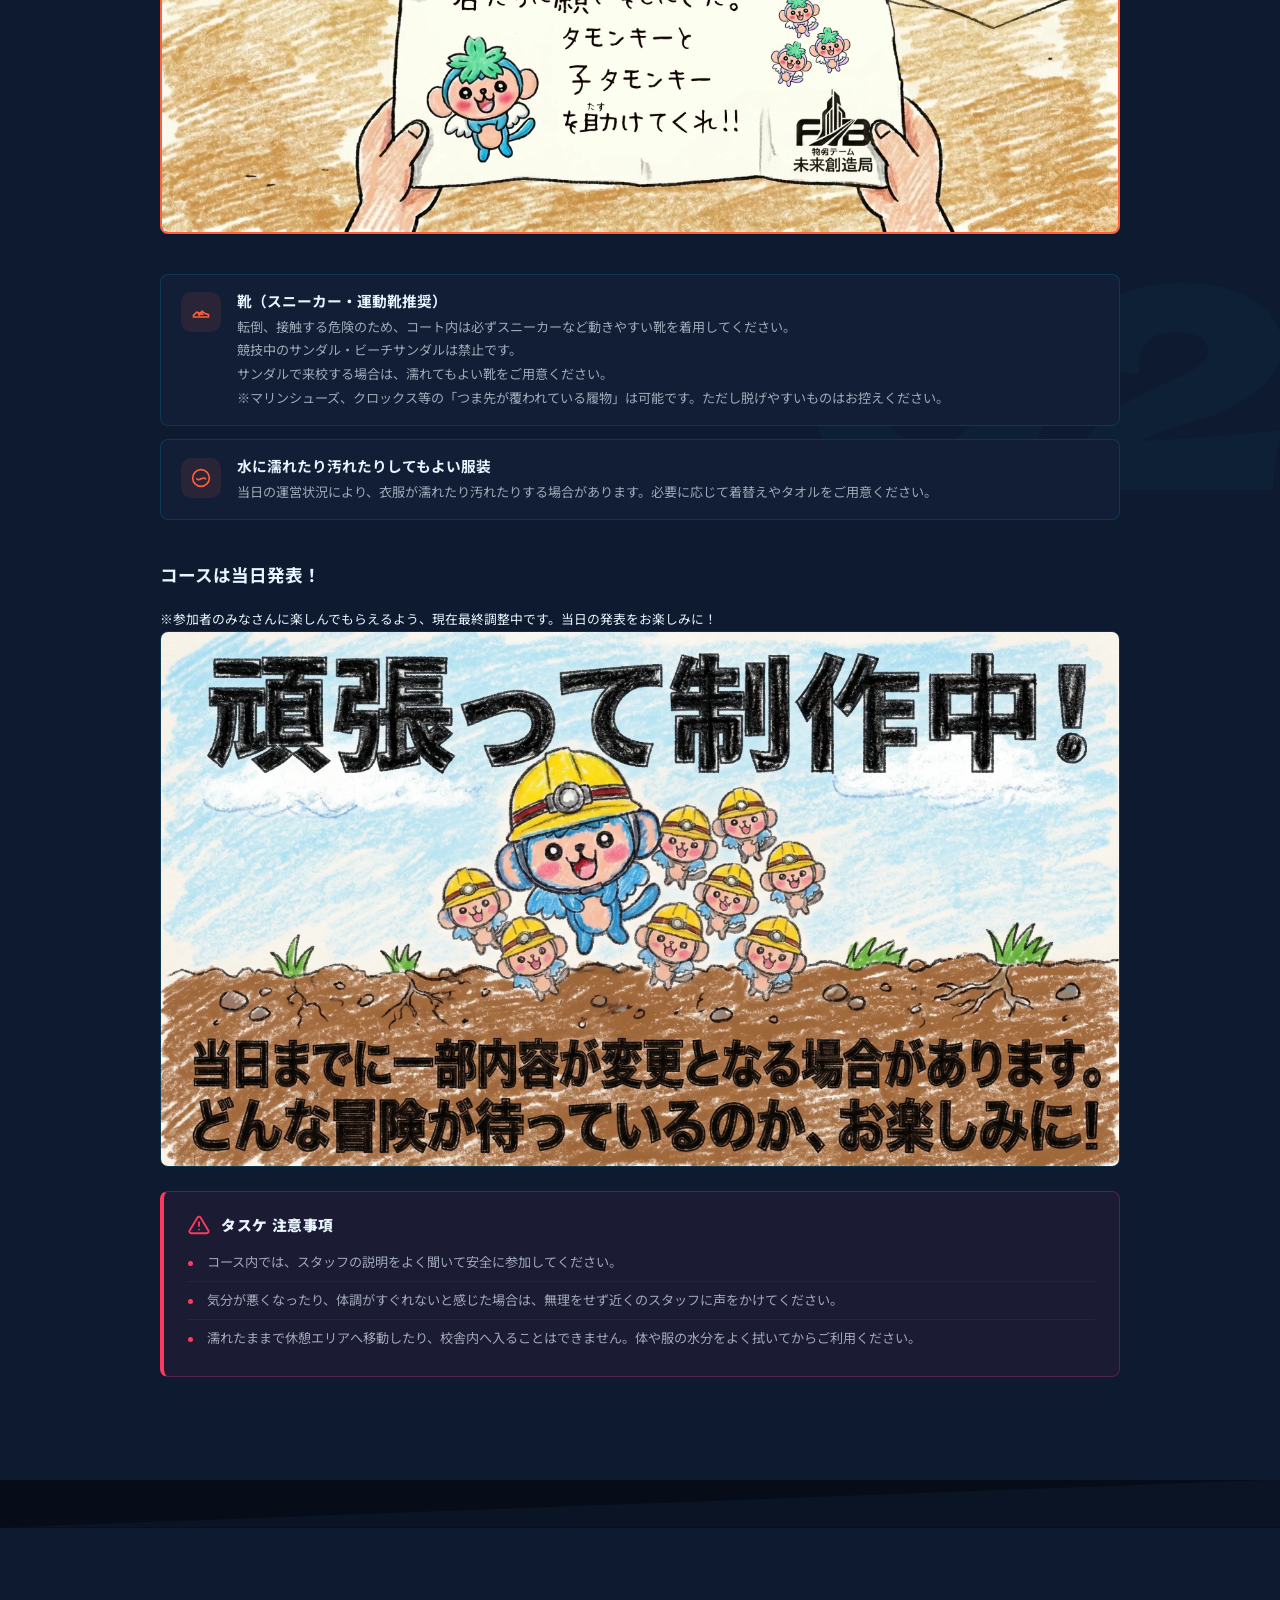
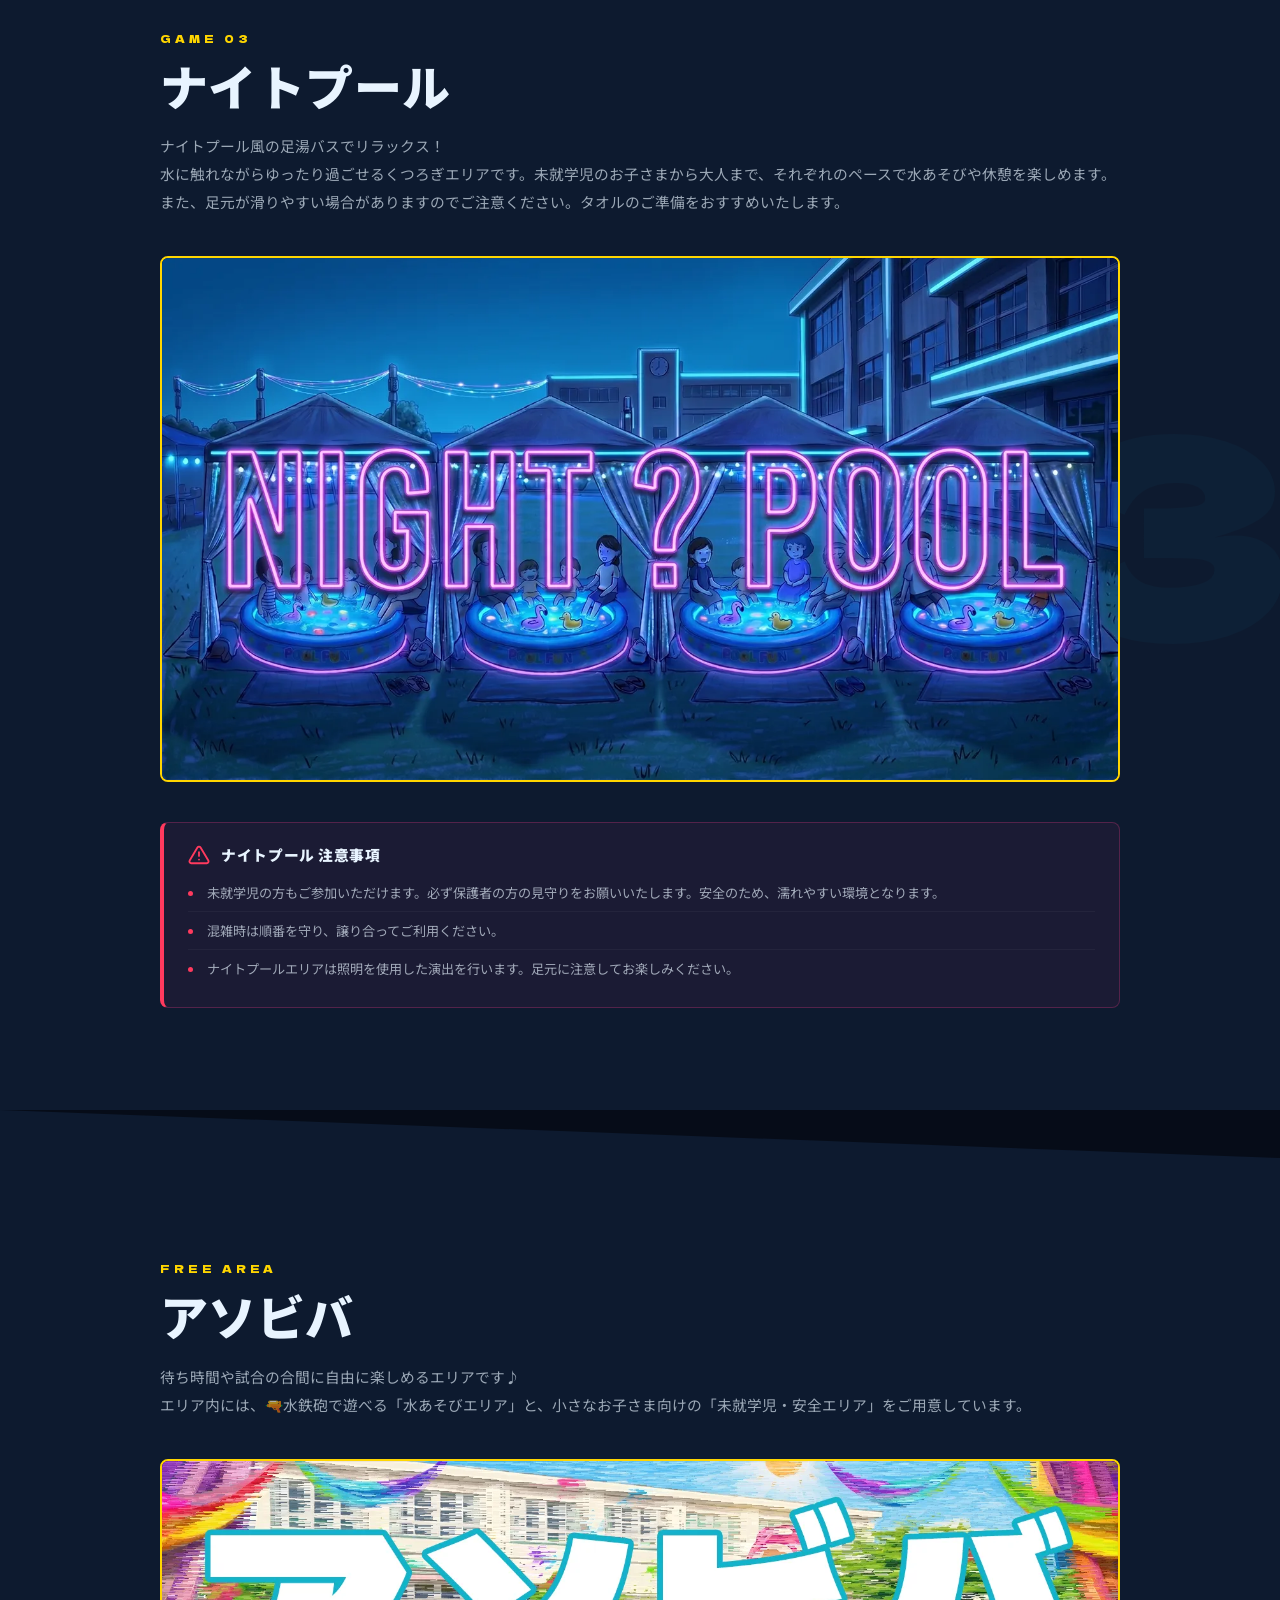
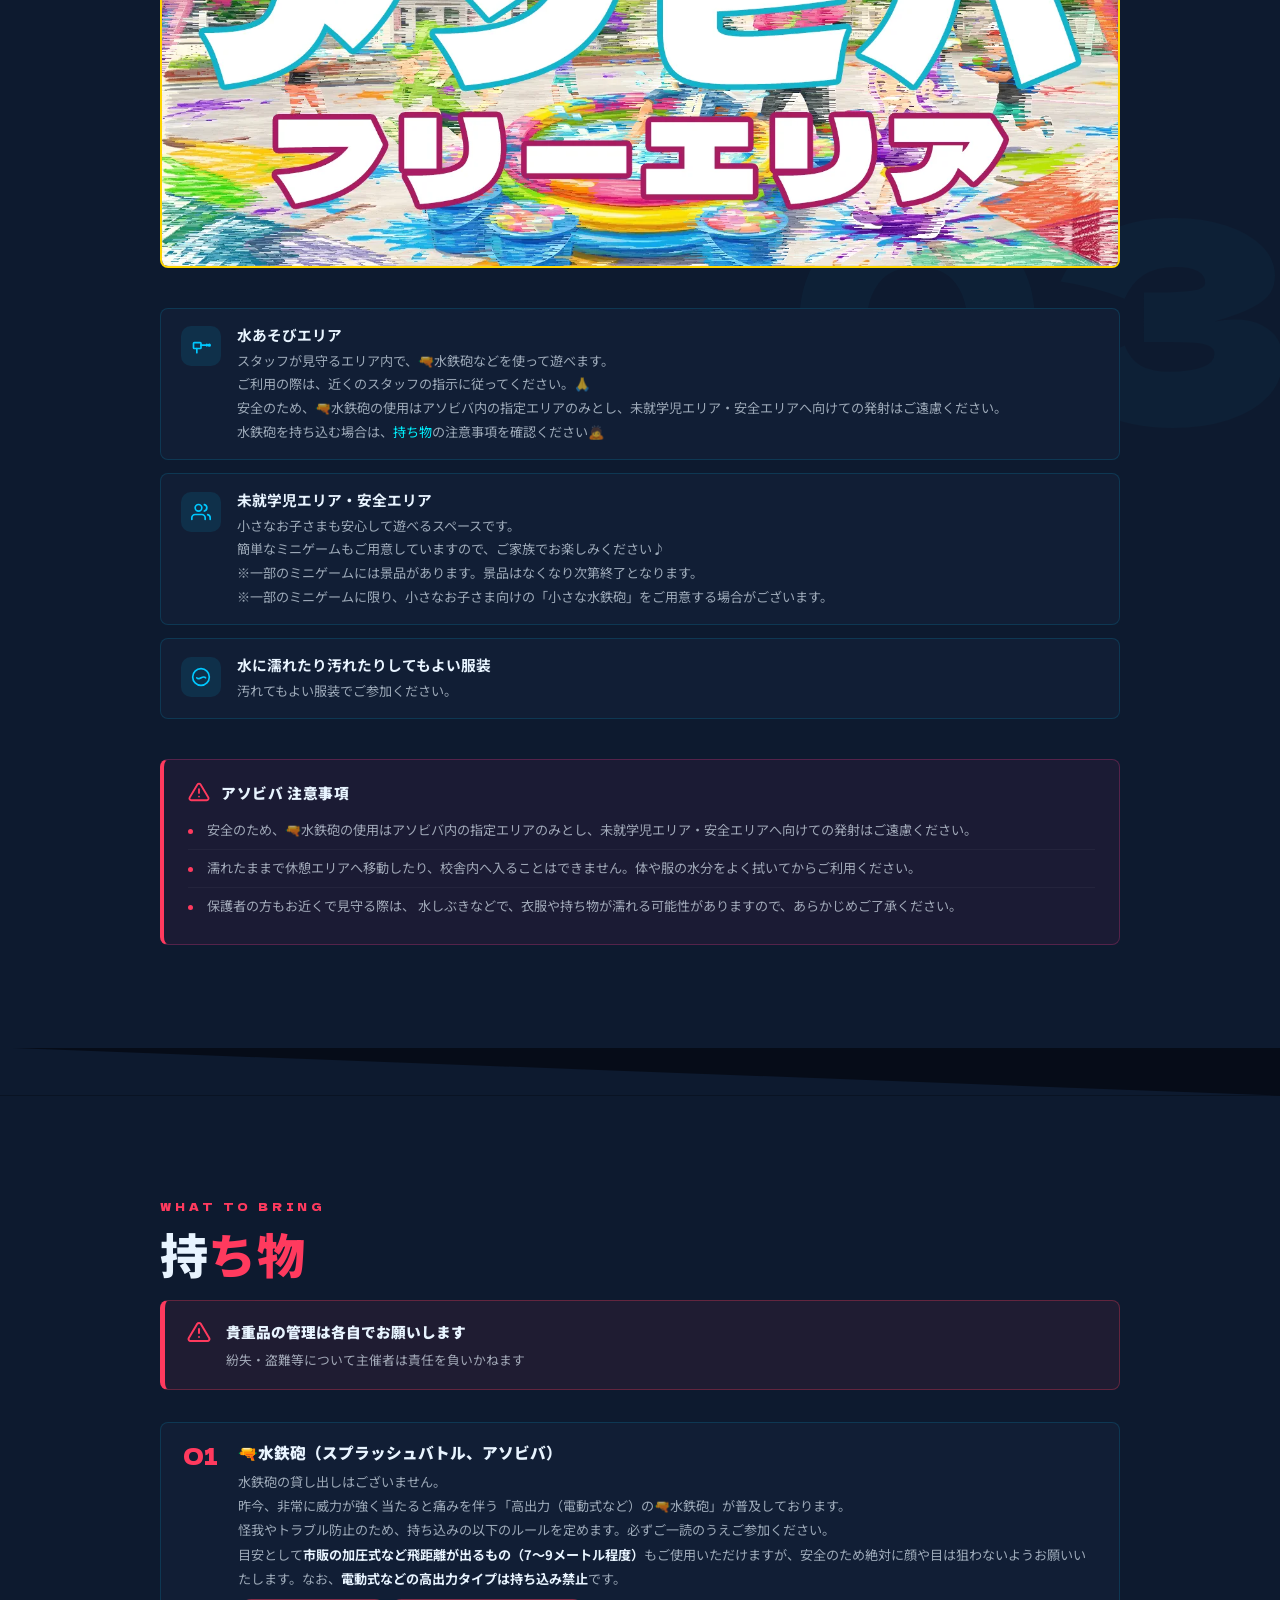
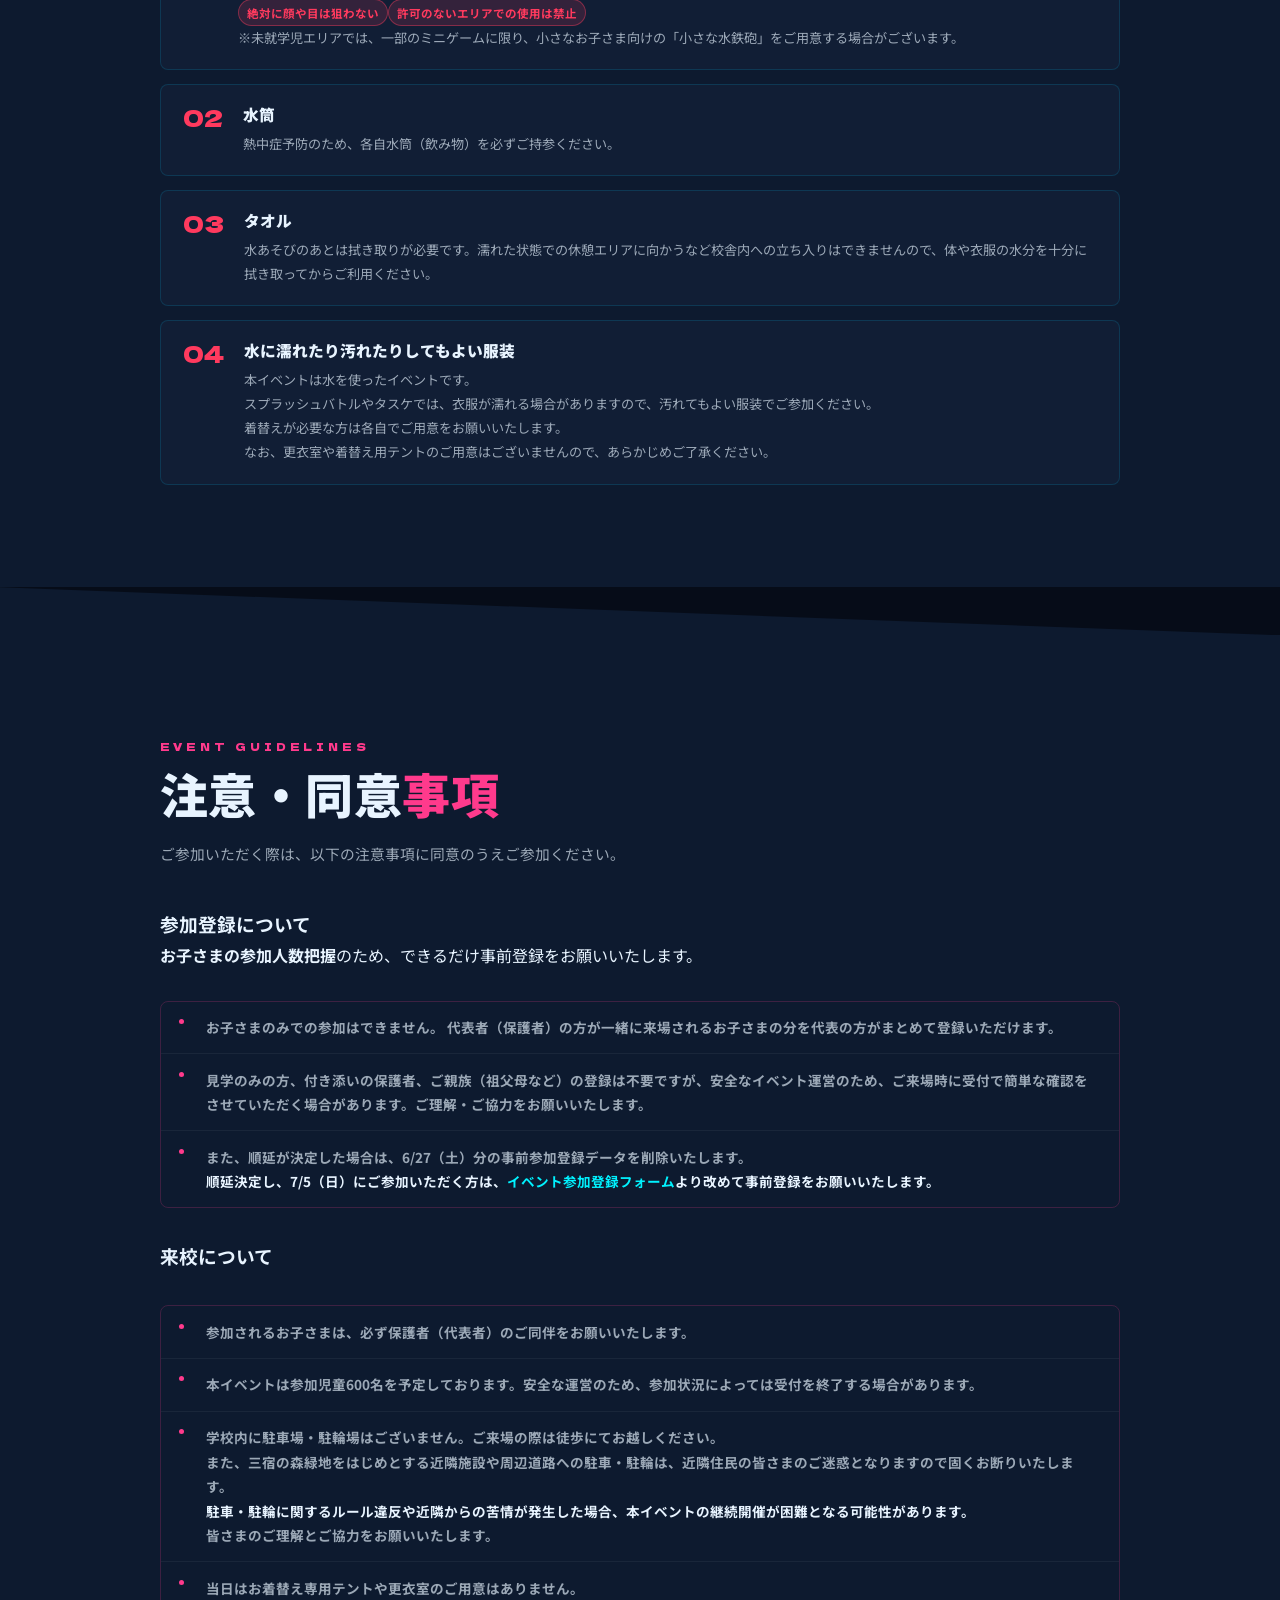
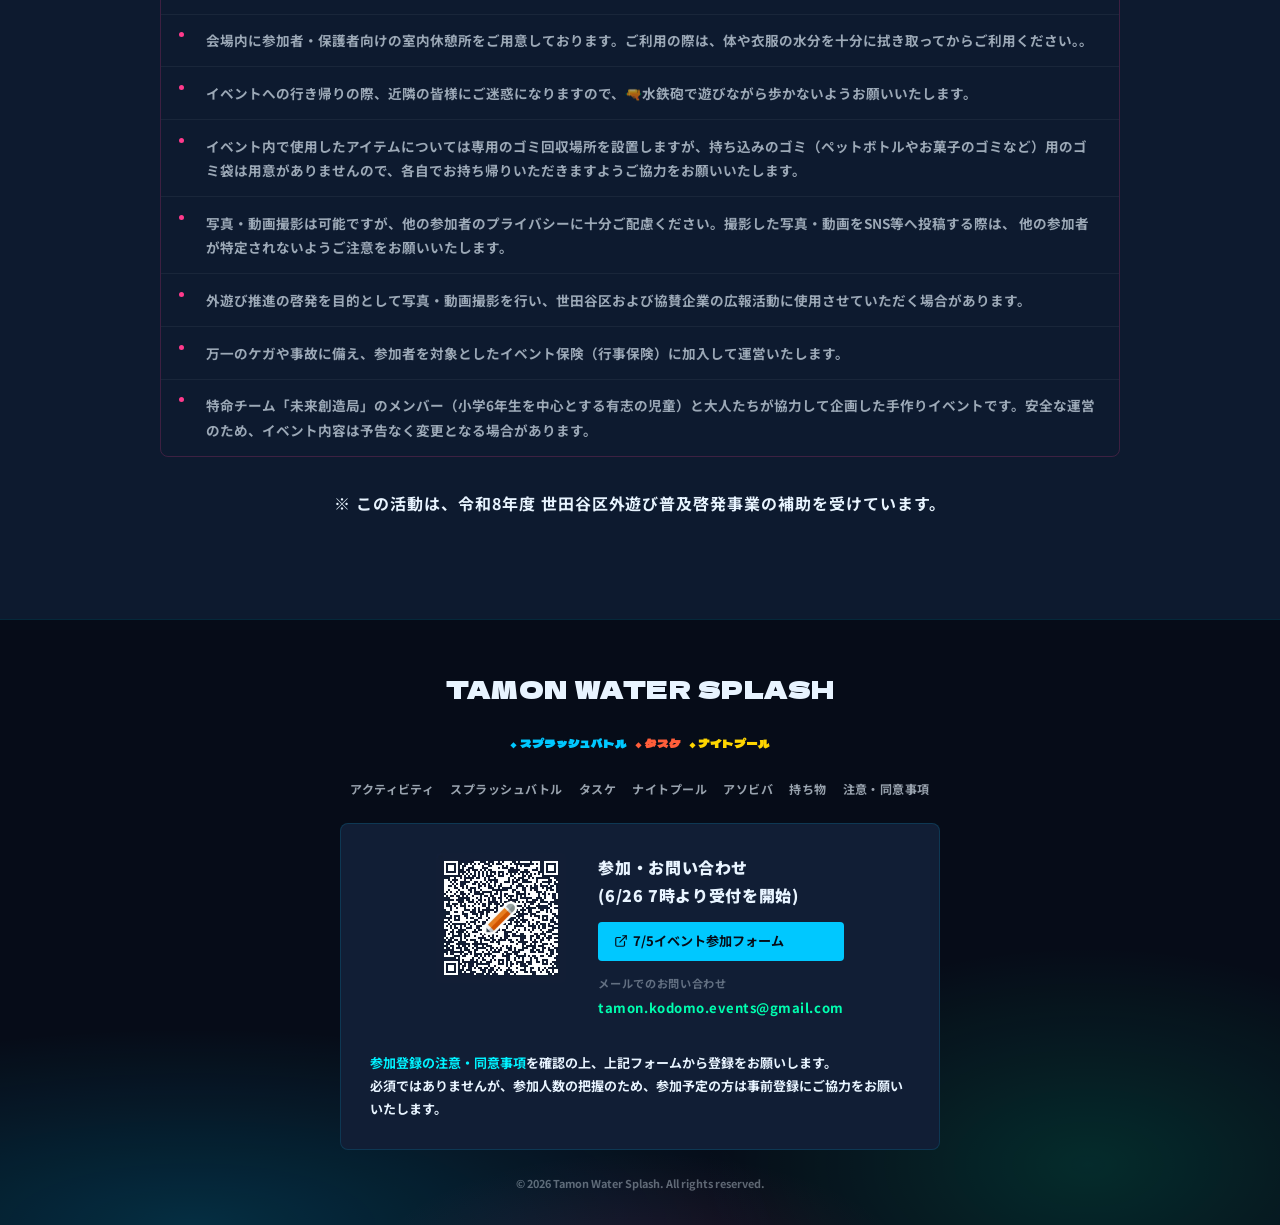
==== commit 7234907d: "Add files via upload 荒天" ====
--- a/index.html
+++ b/index.html
@@ -654,7 +654,7 @@
 
             <p>
               <small>
-                また、7/5が雨天中止となった場合の開催有無および今後の対応については、決定次第、本ページにてお知らせいたします。</small>
+                なお、7月5日の開催が荒天により中止となった場合の開催有無および今後の対応につきましては、決定次第、本ページにてお知らせいたします。</small>
             </p>
           </div>
         </div>
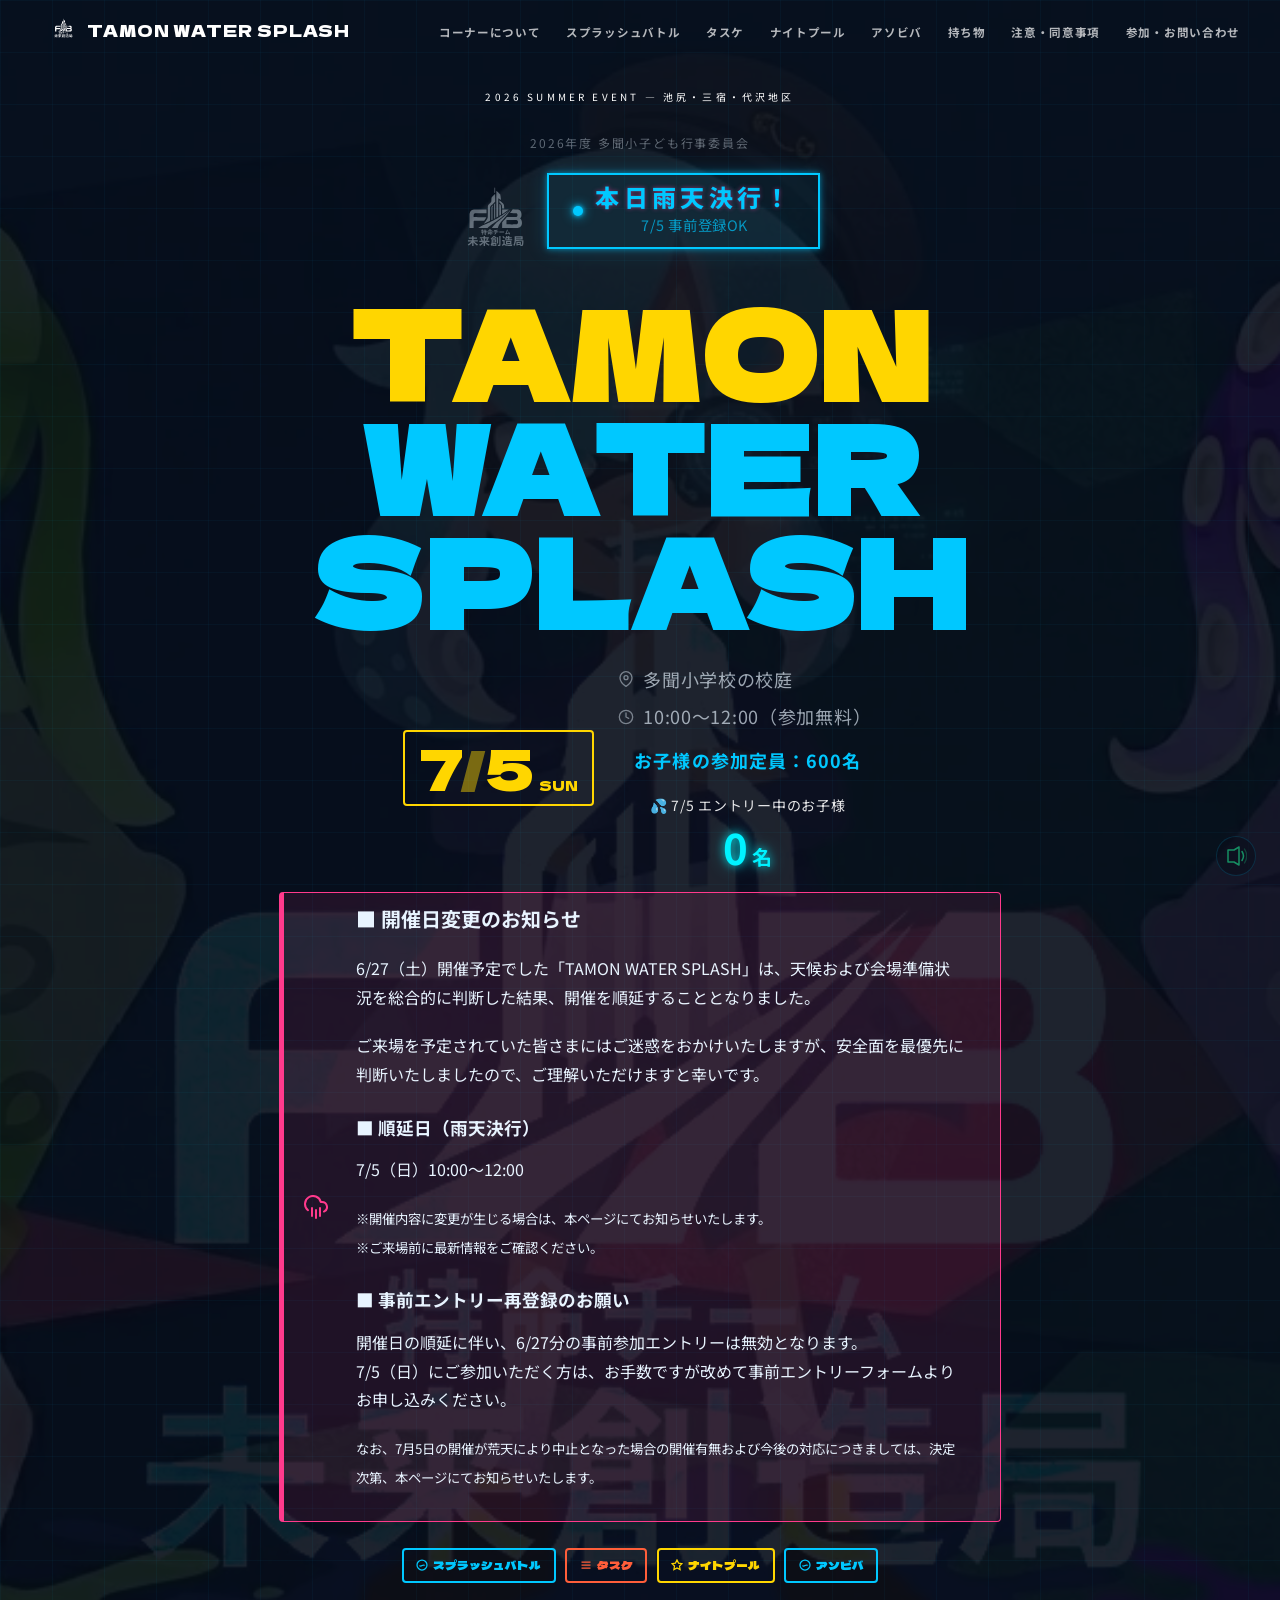
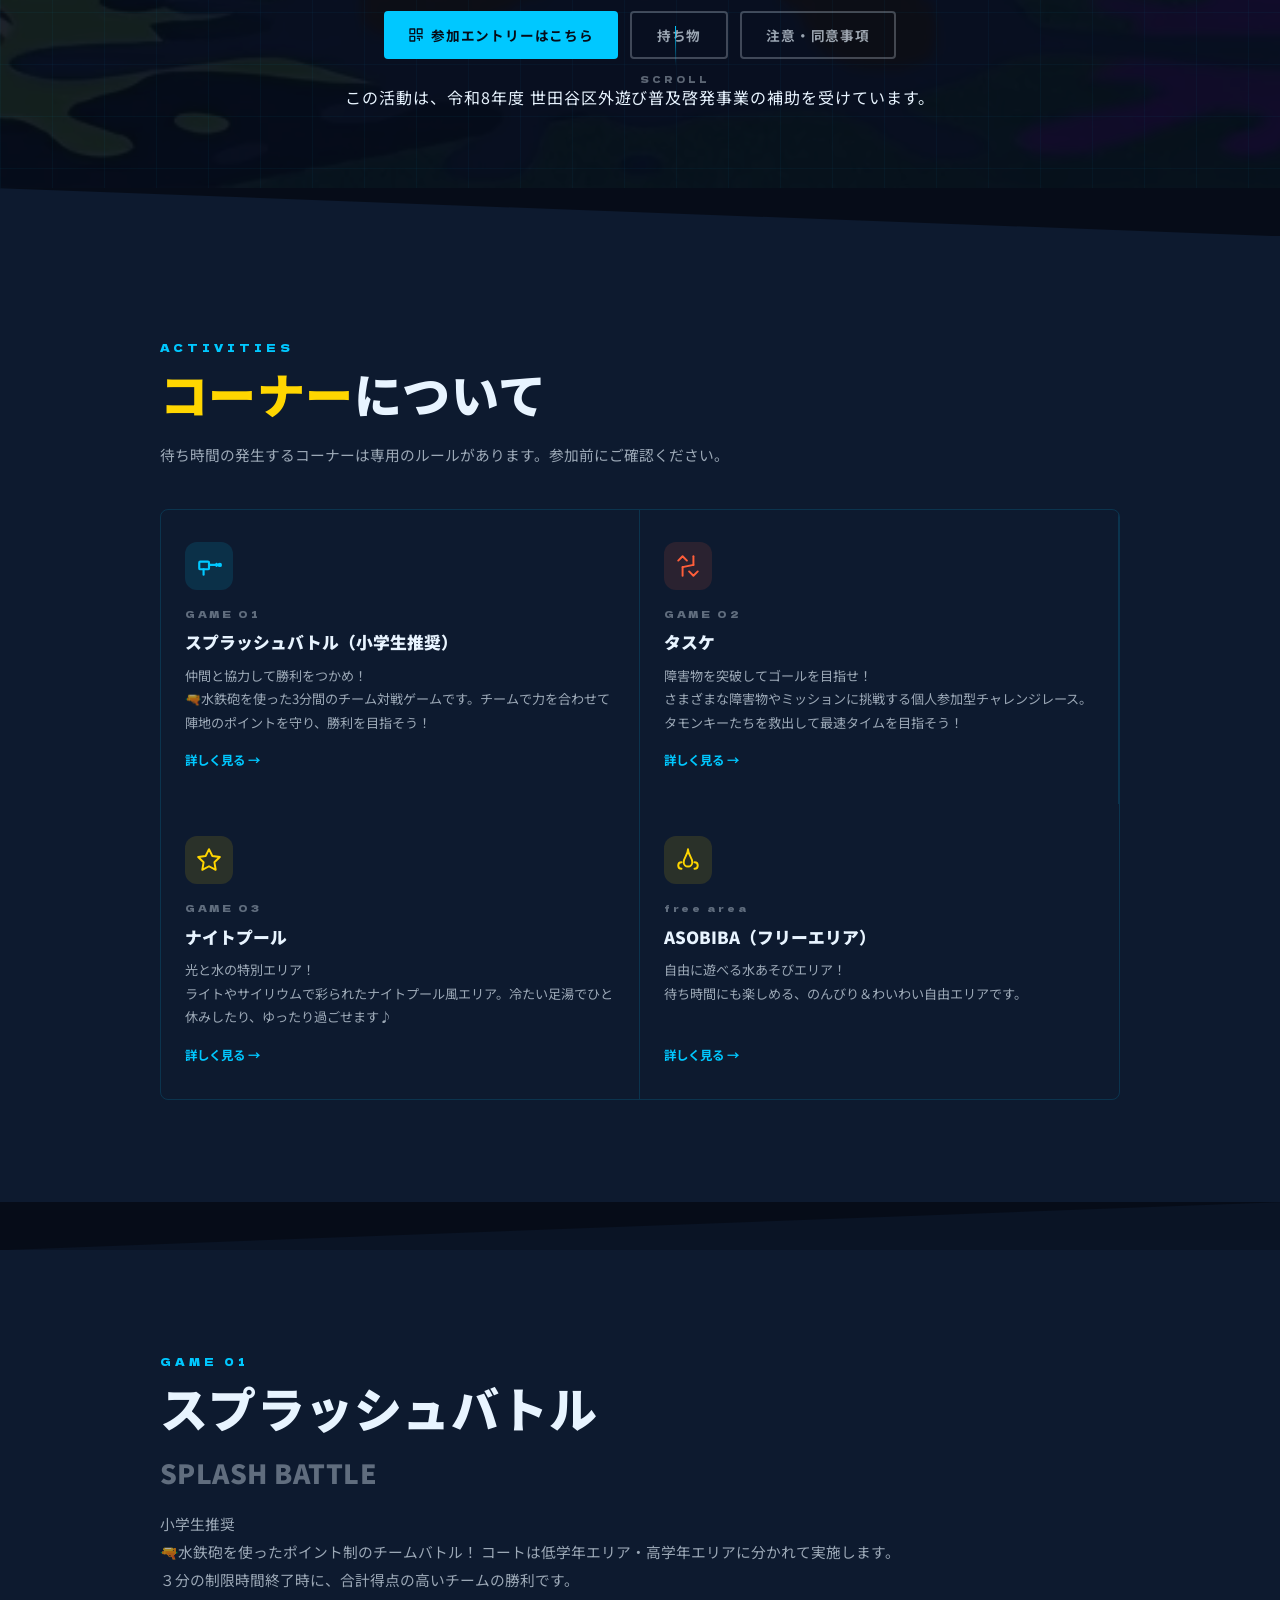
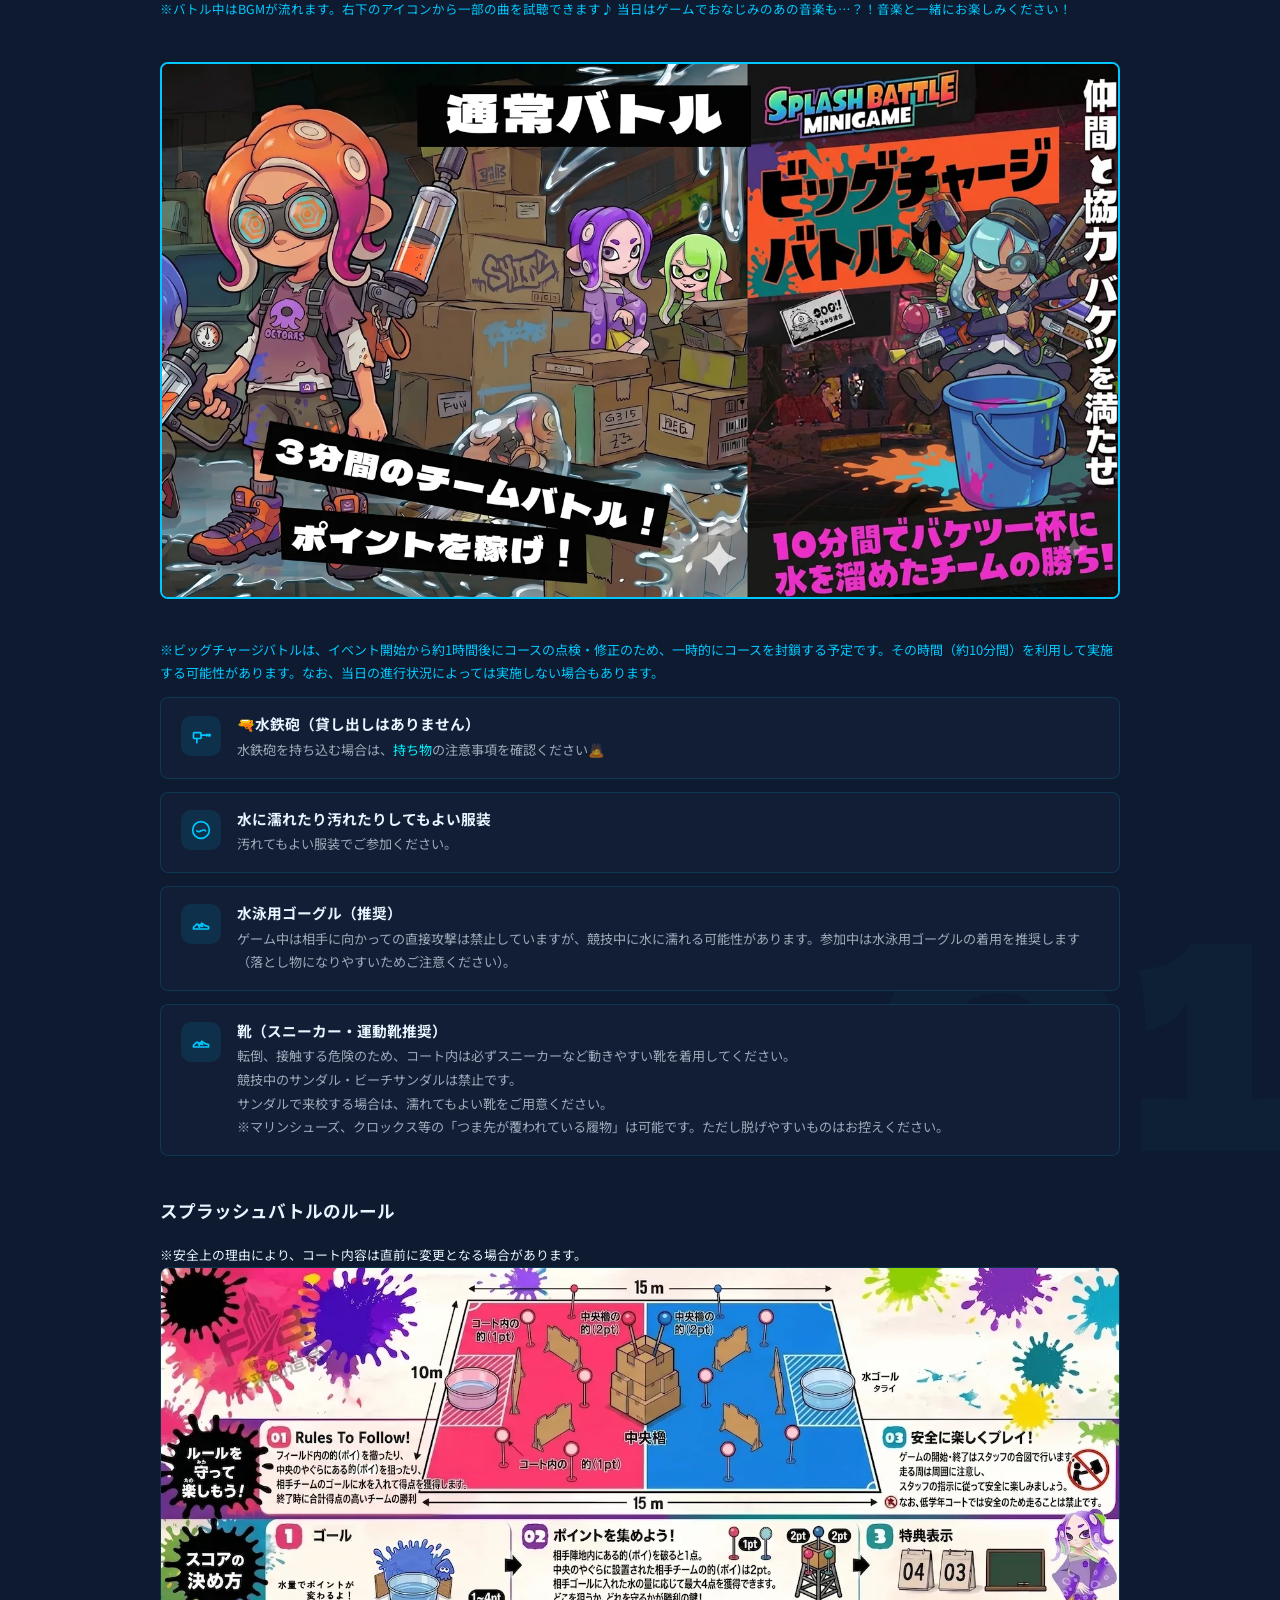
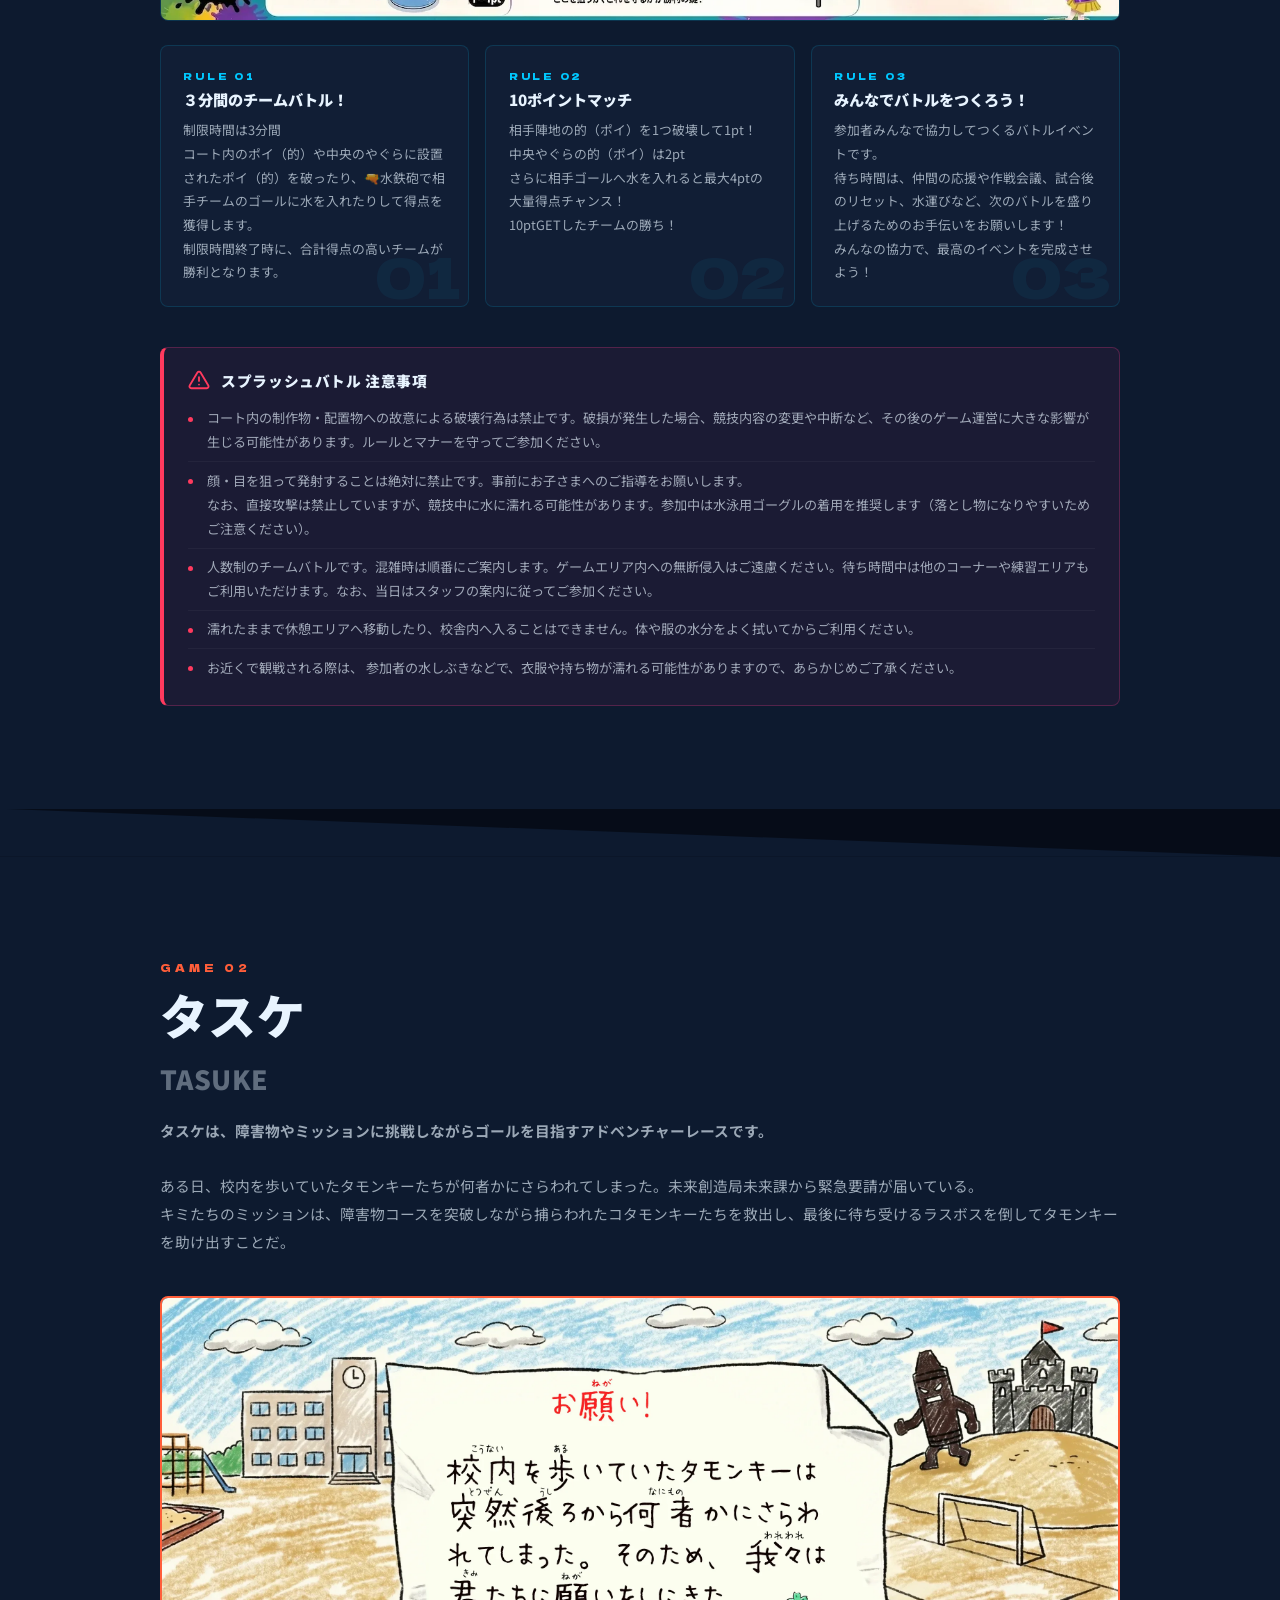
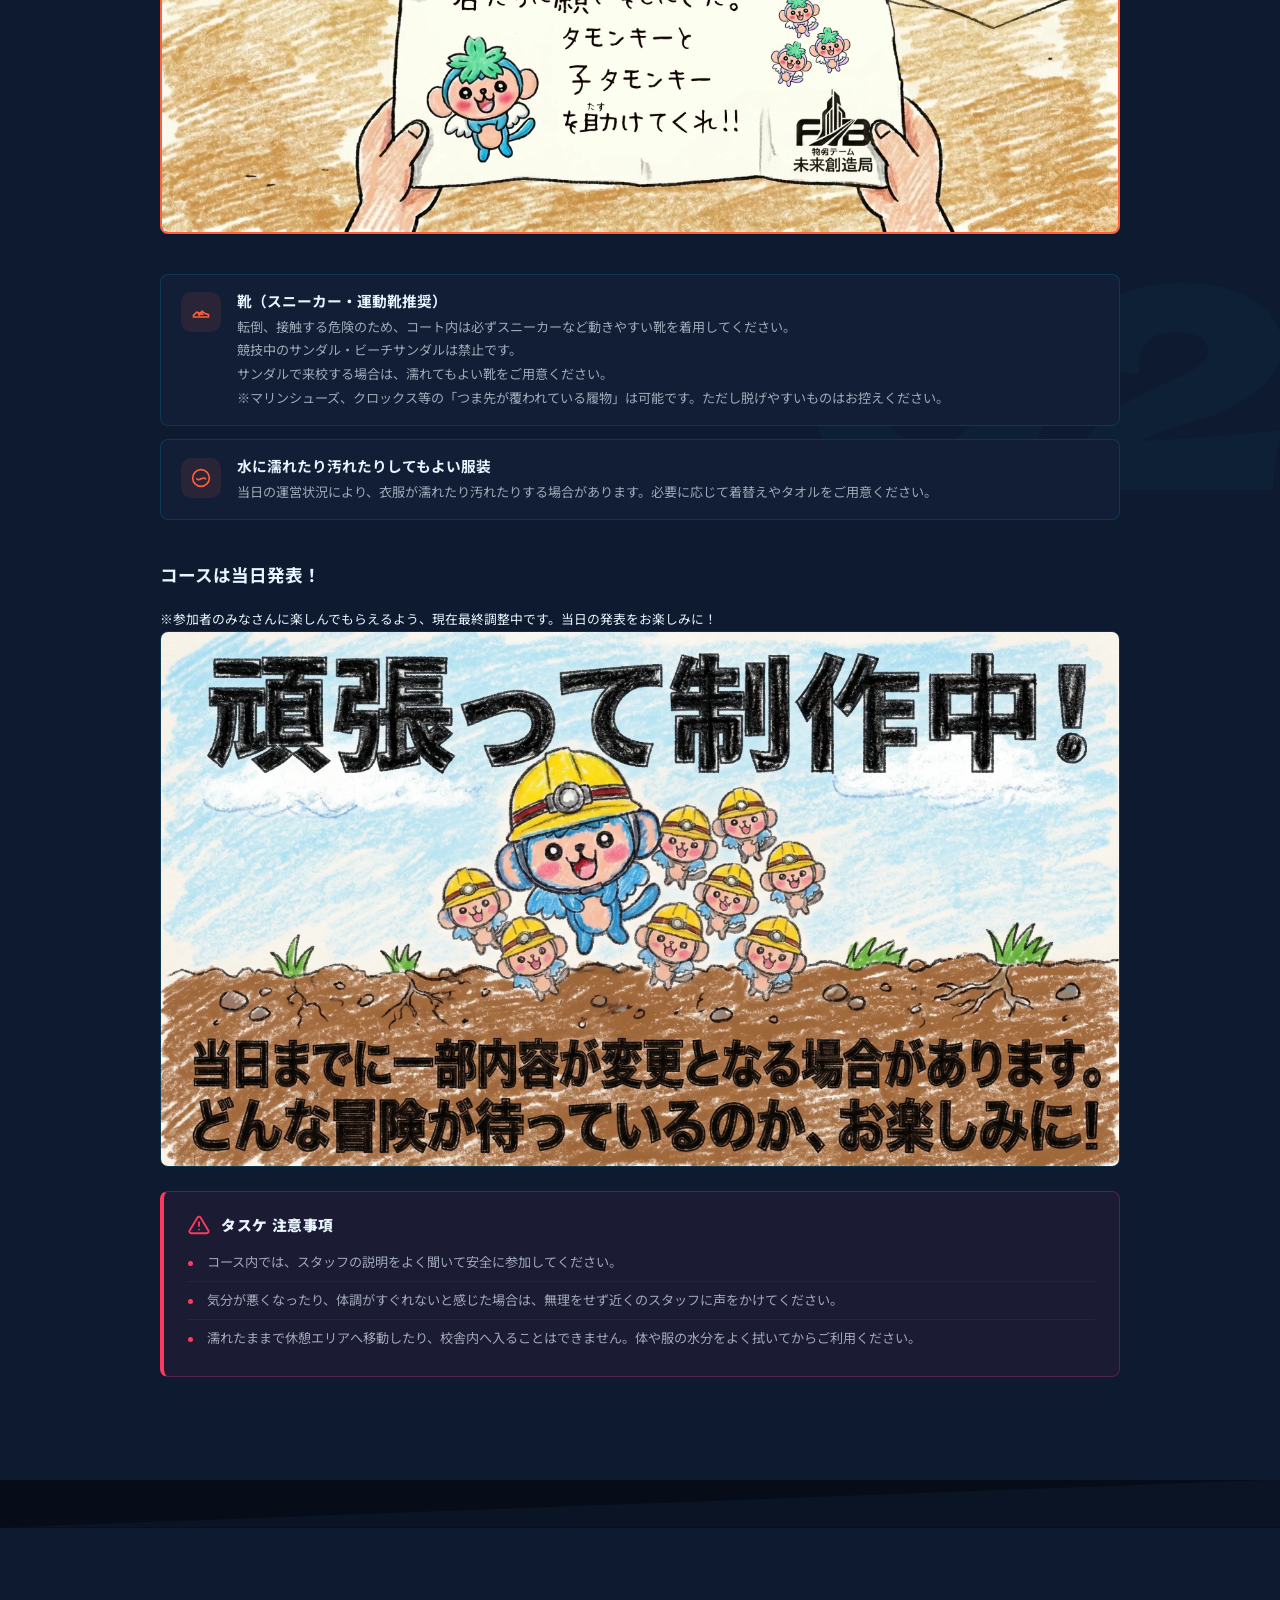
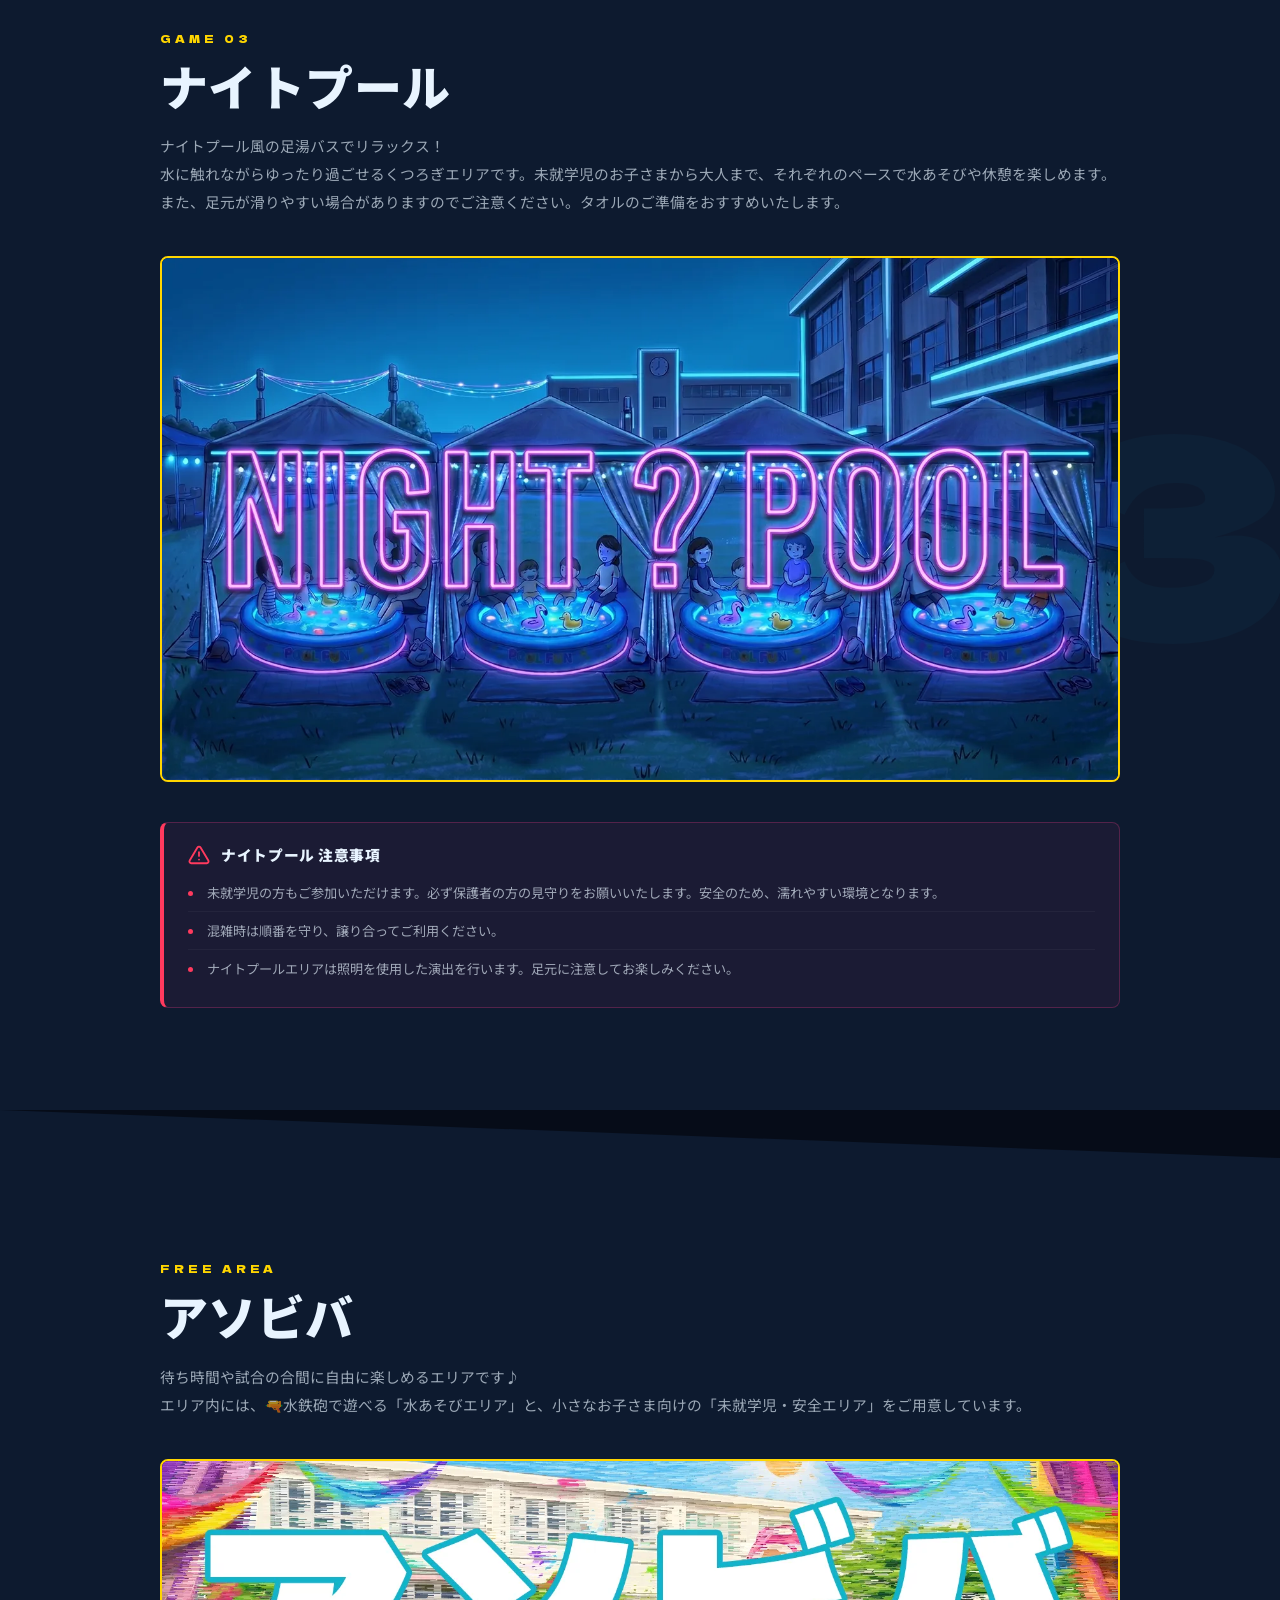
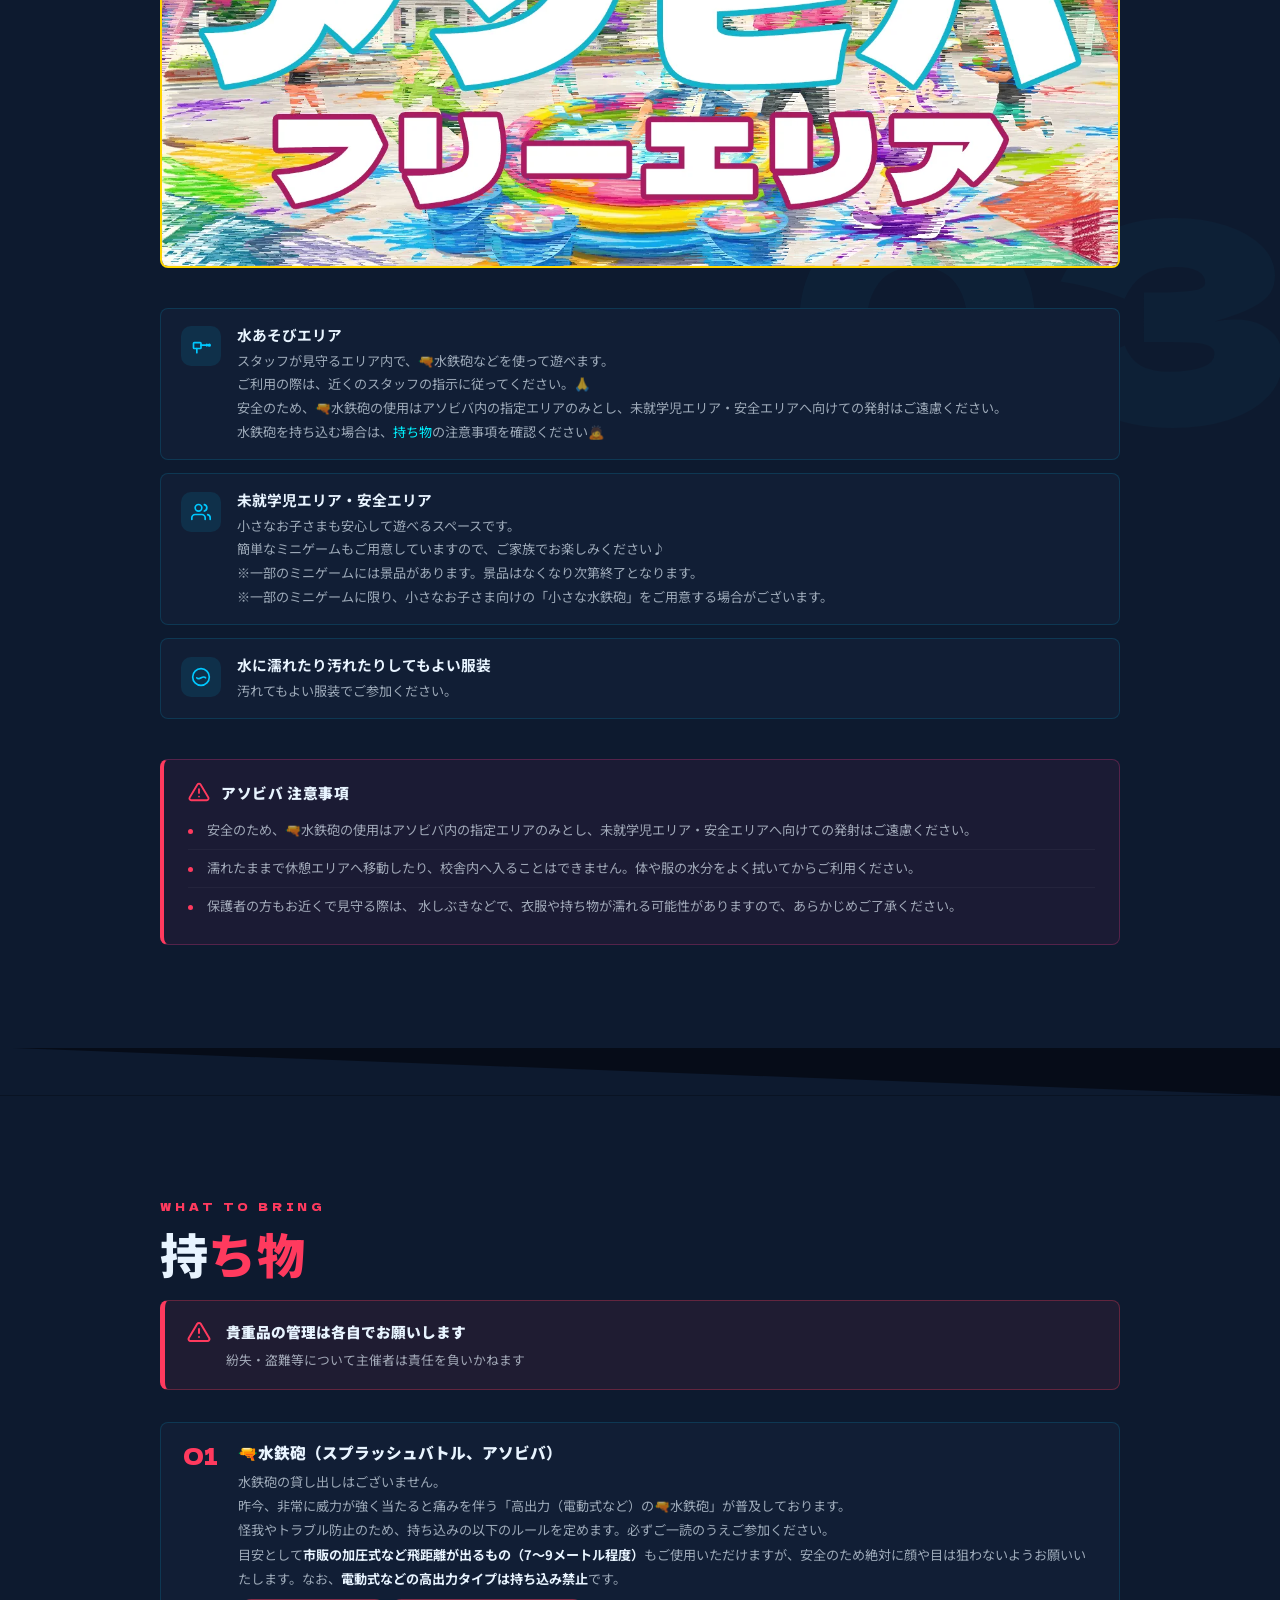
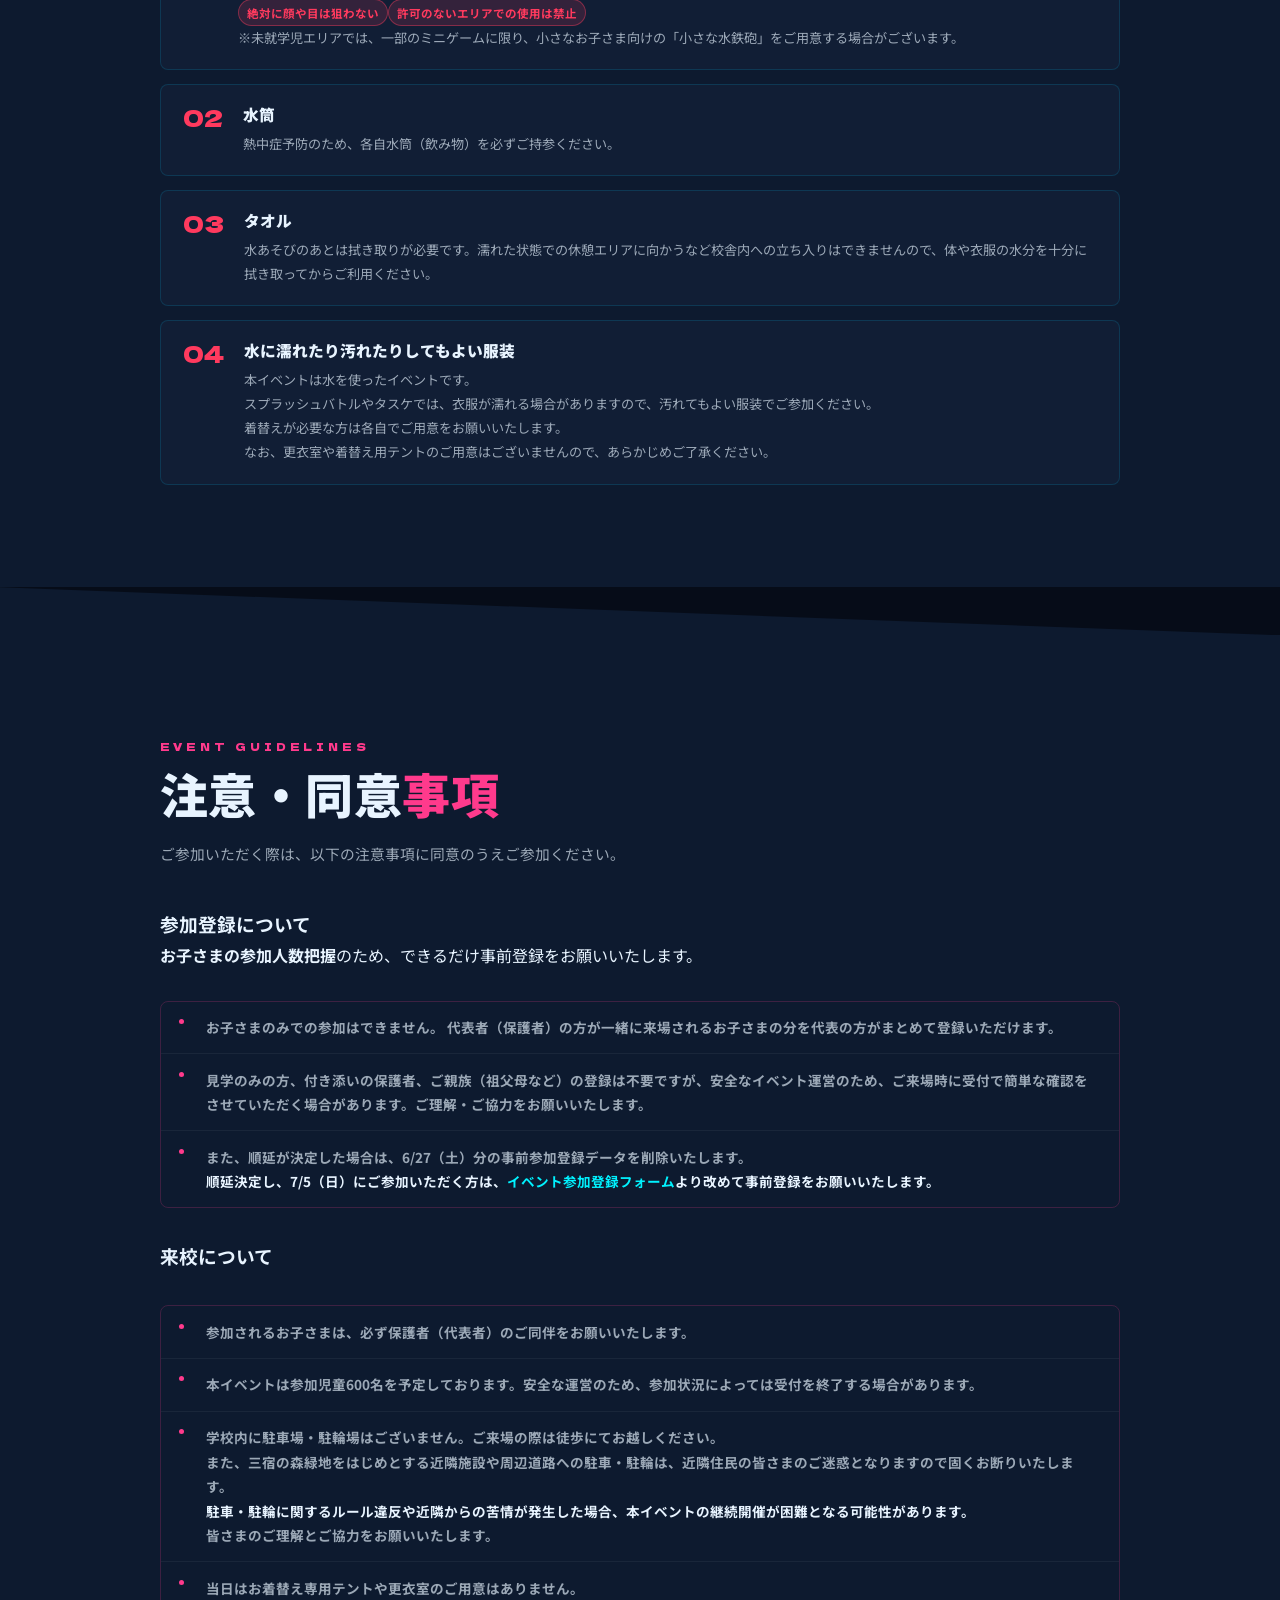
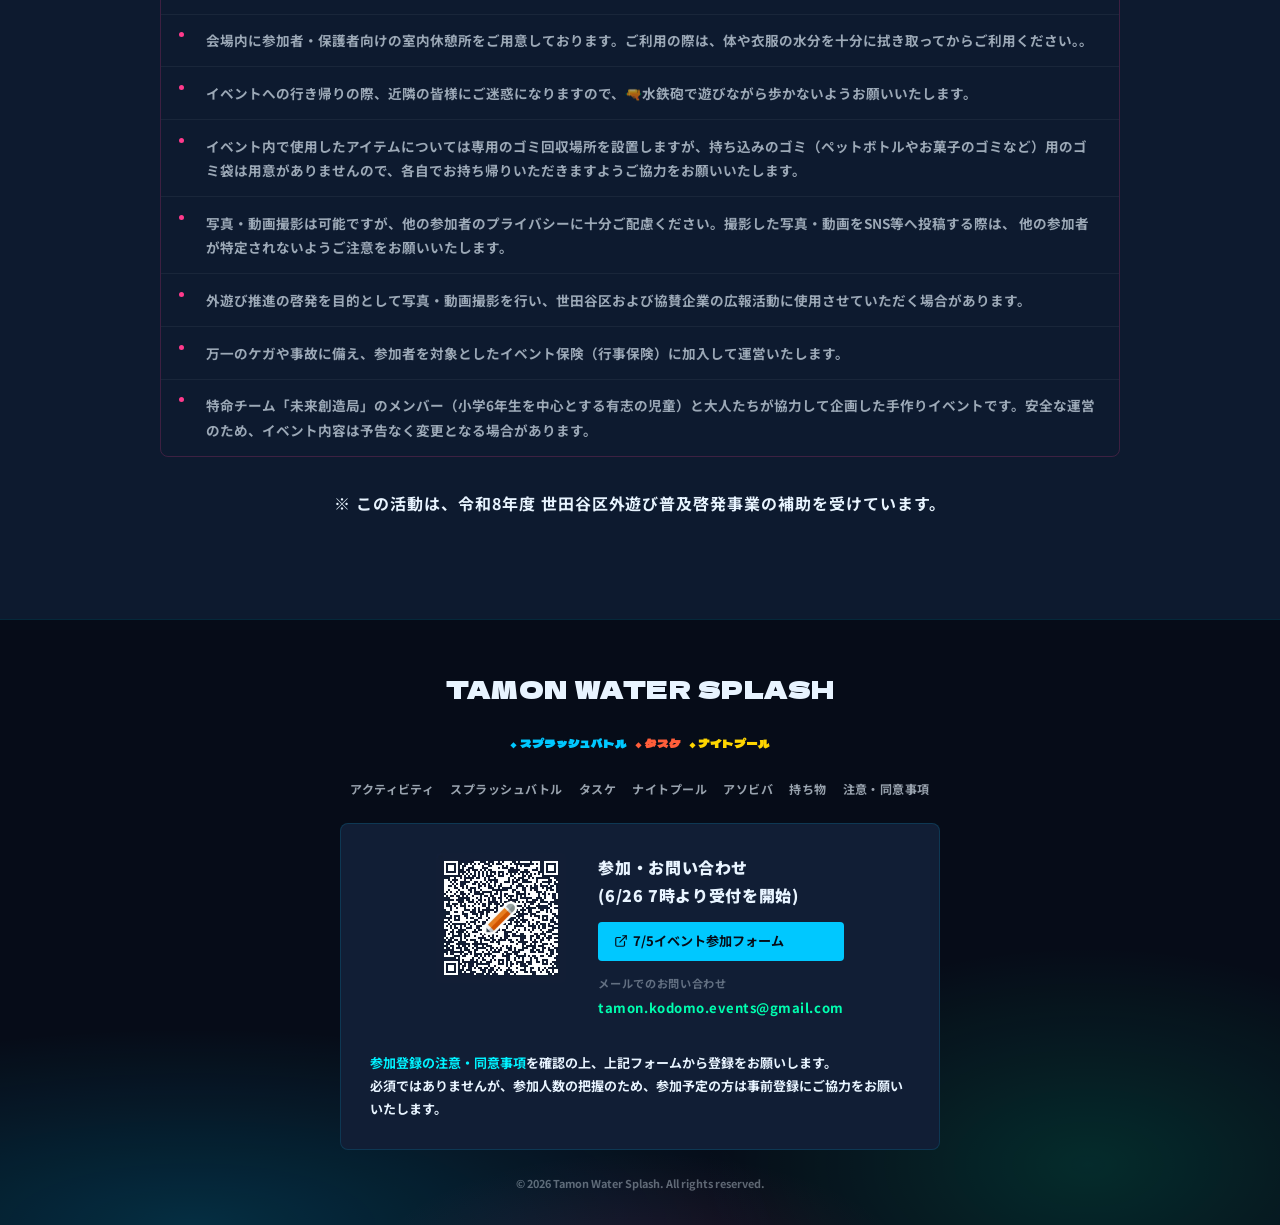
==== commit db42fd08: "Add files via upload" ====
--- a/index.html
+++ b/index.html
@@ -543,7 +543,7 @@
           <div class="neon-badge neon-go">
             <div class="neon-dot"></div>
             <div class="neon-text">
-              <div class="neon-word">雨天決行</div>
+              <div class="neon-word">本日雨天決行！</div>
               <div class="neon-sub">7/5 事前登録OK</div>
             </div>
           </div>
